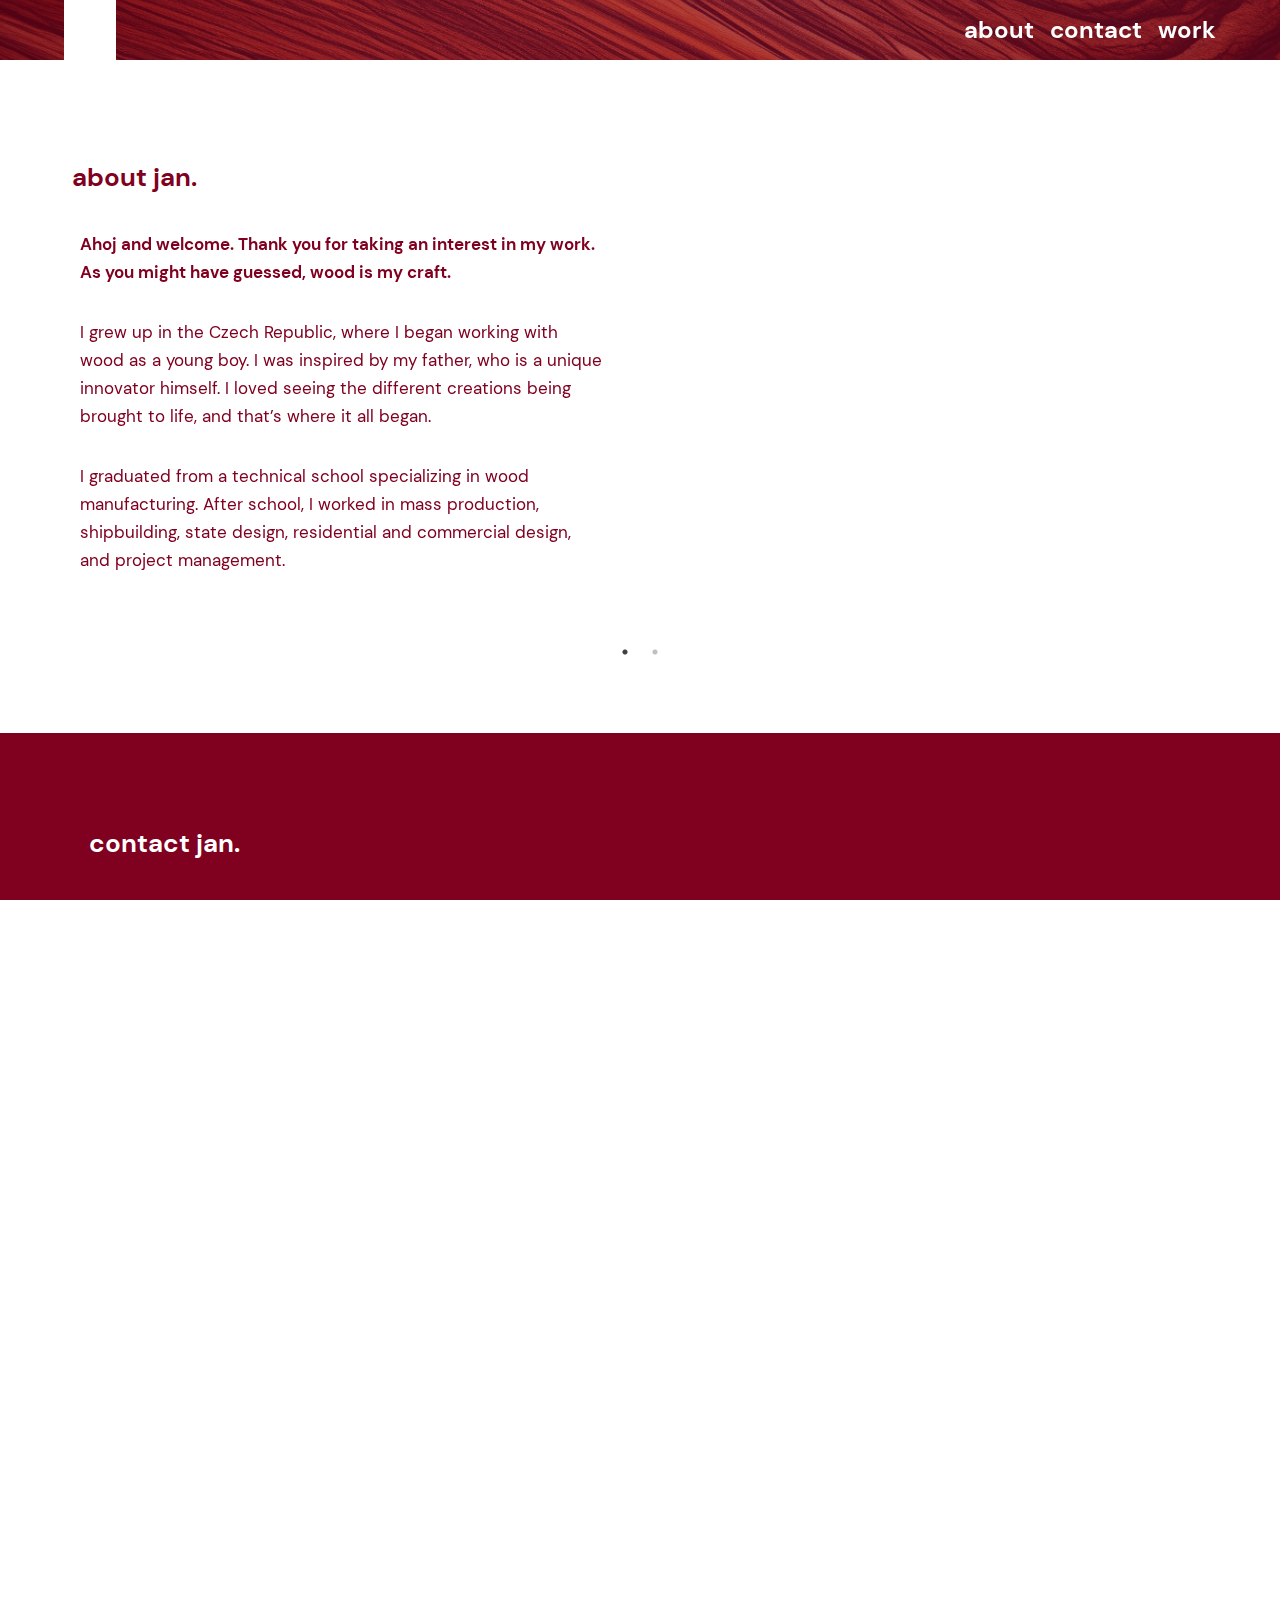
==== index.html @ fb937620 "initial" ====
<!DOCTYPE html>
<html lang="en-US">
<head>
	<meta charset="UTF-8">
	<meta name="viewport" content="width=device-width, initial-scale=1">
<meta name="robots" content="max-image-preview:large">
<title>Jan Kremen &#8211; World-Class Carpenter</title>
<link rel="alternate" type="application/rss+xml" title="Jan Kremen &raquo; Feed" href="/feed/">
<link rel="alternate" type="application/rss+xml" title="Jan Kremen &raquo; Comments Feed" href="/comments/feed/">
<script>
window._wpemojiSettings = {"baseUrl":"https:\/\/s.w.org\/images\/core\/emoji\/14.0.0\/72x72\/","ext":".png","svgUrl":"https:\/\/s.w.org\/images\/core\/emoji\/14.0.0\/svg\/","svgExt":".svg","source":{"concatemoji":"\/wp-includes\/js\/wp-emoji-release.min.js?ver=6.4.2"}};
/*! This file is auto-generated */
!function(i,n){var o,s,e;function c(e){try{var t={supportTests:e,timestamp:(new Date).valueOf()};sessionStorage.setItem(o,JSON.stringify(t))}catch(e){}}function p(e,t,n){e.clearRect(0,0,e.canvas.width,e.canvas.height),e.fillText(t,0,0);var t=new Uint32Array(e.getImageData(0,0,e.canvas.width,e.canvas.height).data),r=(e.clearRect(0,0,e.canvas.width,e.canvas.height),e.fillText(n,0,0),new Uint32Array(e.getImageData(0,0,e.canvas.width,e.canvas.height).data));return t.every(function(e,t){return e===r[t]})}function u(e,t,n){switch(t){case"flag":return n(e,"🏳️‍⚧️","🏳️​⚧️")?!1:!n(e,"🇺🇳","🇺​🇳")&&!n(e,"🏴󠁧󠁢󠁥󠁮󠁧󠁿","🏴​󠁧​󠁢​󠁥​󠁮​󠁧​󠁿");case"emoji":return!n(e,"🫱🏻‍🫲🏿","🫱🏻​🫲🏿")}return!1}function f(e,t,n){var r="undefined"!=typeof WorkerGlobalScope&&self instanceof WorkerGlobalScope?new OffscreenCanvas(300,150):i.createElement("canvas"),a=r.getContext("2d",{willReadFrequently:!0}),o=(a.textBaseline="top",a.font="600 32px Arial",{});return e.forEach(function(e){o[e]=t(a,e,n)}),o}function t(e){var t=i.createElement("script");t.src=e,t.defer=!0,i.head.appendChild(t)}"undefined"!=typeof Promise&&(o="wpEmojiSettingsSupports",s=["flag","emoji"],n.supports={everything:!0,everythingExceptFlag:!0},e=new Promise(function(e){i.addEventListener("DOMContentLoaded",e,{once:!0})}),new Promise(function(t){var n=function(){try{var e=JSON.parse(sessionStorage.getItem(o));if("object"==typeof e&&"number"==typeof e.timestamp&&(new Date).valueOf()<e.timestamp+604800&&"object"==typeof e.supportTests)return e.supportTests}catch(e){}return null}();if(!n){if("undefined"!=typeof Worker&&"undefined"!=typeof OffscreenCanvas&&"undefined"!=typeof URL&&URL.createObjectURL&&"undefined"!=typeof Blob)try{var e="postMessage("+f.toString()+"("+[JSON.stringify(s),u.toString(),p.toString()].join(",")+"));",r=new Blob([e],{type:"text/javascript"}),a=new Worker(URL.createObjectURL(r),{name:"wpTestEmojiSupports"});return void(a.onmessage=function(e){c(n=e.data),a.terminate(),t(n)})}catch(e){}c(n=f(s,u,p))}t(n)}).then(function(e){for(var t in e)n.supports[t]=e[t],n.supports.everything=n.supports.everything&&n.supports[t],"flag"!==t&&(n.supports.everythingExceptFlag=n.supports.everythingExceptFlag&&n.supports[t]);n.supports.everythingExceptFlag=n.supports.everythingExceptFlag&&!n.supports.flag,n.DOMReady=!1,n.readyCallback=function(){n.DOMReady=!0}}).then(function(){return e}).then(function(){var e;n.supports.everything||(n.readyCallback(),(e=n.source||{}).concatemoji?t(e.concatemoji):e.wpemoji&&e.twemoji&&(t(e.twemoji),t(e.wpemoji)))}))}((window,document),window._wpemojiSettings);
</script>
<link rel="stylesheet" id="editor_plus-plugin-frontend-style-css" href="/wp-content/plugins/editorplus/dist/style-gutenberg-frontend-style.css?ver=65944b2d1be26" media="">
<style id="editor_plus-plugin-frontend-style-inline-css">@font-face {
      font-family: 'eplus-icon';
      src: url('/wp-content/plugins/editorplus/extensions/icon-inserter/fonts/eplus-icon.eot?xs1351');
      src: url('/wp-content/plugins/editorplus/extensions/icon-inserter/fonts/eplus-icon.eot?xs1351#iefix')
          format('embedded-opentype'),
        url('/wp-content/plugins/editorplus/extensions/icon-inserter/fonts/eplus-icon.ttf?xs1351') format('truetype'),
        url('/wp-content/plugins/editorplus/extensions/icon-inserter/fonts/eplus-icon.woff?xs1351') format('woff'),
        url('/wp-content/plugins/editorplus/extensions/icon-inserter/fonts/eplus-icon.svg?xs1351#eplus-icon') format('svg');
      font-weight: normal;
      font-style: normal;
      font-display: block;
    }</style>
<style id="acf-jk-header-style-inline-css">.jk-header-outer{position:sticky;top:0;z-index:10}.jk-header{width:100%;height:60px;position:relative}.jk-header:before{content:"";position:absolute;inset:0;background-color:rgba(128,0,32,.6);z-index:-1}.jk-header:after{content:"";position:absolute;inset:0;background:url("/wp-content/uploads/2023/12/balsamic-grain.png") center/cover no-repeat;z-index:-2}.jk-header .jk-header-inner{width:min(90%,1600px);margin:0 auto;display:flex;justify-content:space-between}.jk-logo{position:relative;background-size:cover;background-repeat:no-repeat;background-color:#fff;display:grid;place-items:center}.jk-logo svg{padding:.5rem .25rem}.jk-logo path{fill:none;stroke-width:3;stroke-dasharray:2566;stroke-dataoffset:2566;animation:stroke 5s linear alternate forwards,fill 2s linear alternate forwards 3s}.jk-nav{display:flex;gap:1rem}.jk-nav a{line-height:60px;color:#fff;font-weight:900;font-size:1.5rem;text-transform:lowercase;text-decoration:none}.jk-nav a:hover{text-decoration:underline}@media(max-width: 450px){.jk-nav a{font-size:1.25rem}}@media(max-width: 450px){.jk-nav{gap:.75rem}}@keyframes grow-border{from{border:3px solid rgba(0,0,0,0)}to{border:3px solid #fff}}@keyframes stroke{from{stroke-dashoffset:2566;stroke:#fff}to{stroke-dashoffset:0;stroke:#c44c5b}}@keyframes fill{0%{fill:rgba(196,76,91,0)}100%{fill:#c44c5b}}@keyframes fade-forward{0%{opacity:1}100%{opacity:0}}@keyframes fade-in{0%{opacity:0}100%{opacity:1}}</style>
<style id="wp-block-heading-inline-css">h1.has-background,h2.has-background,h3.has-background,h4.has-background,h5.has-background,h6.has-background{padding:1.25em 2.375em}h1.has-text-align-left[style*=writing-mode]:where([style*=vertical-lr]),h1.has-text-align-right[style*=writing-mode]:where([style*=vertical-rl]),h2.has-text-align-left[style*=writing-mode]:where([style*=vertical-lr]),h2.has-text-align-right[style*=writing-mode]:where([style*=vertical-rl]),h3.has-text-align-left[style*=writing-mode]:where([style*=vertical-lr]),h3.has-text-align-right[style*=writing-mode]:where([style*=vertical-rl]),h4.has-text-align-left[style*=writing-mode]:where([style*=vertical-lr]),h4.has-text-align-right[style*=writing-mode]:where([style*=vertical-rl]),h5.has-text-align-left[style*=writing-mode]:where([style*=vertical-lr]),h5.has-text-align-right[style*=writing-mode]:where([style*=vertical-rl]),h6.has-text-align-left[style*=writing-mode]:where([style*=vertical-lr]),h6.has-text-align-right[style*=writing-mode]:where([style*=vertical-rl]){rotate:180deg}</style>
<style id="wp-block-paragraph-inline-css">.is-small-text{font-size:.875em}.is-regular-text{font-size:1em}.is-large-text{font-size:2.25em}.is-larger-text{font-size:3em}.has-drop-cap:not(:focus):first-letter{float:left;font-size:8.4em;font-style:normal;font-weight:100;line-height:.68;margin:.05em .1em 0 0;text-transform:uppercase}body.rtl .has-drop-cap:not(:focus):first-letter{float:none;margin-left:.1em}p.has-drop-cap.has-background{overflow:hidden}p.has-background{padding:1.25em 2.375em}:where(p.has-text-color:not(.has-link-color)) a{color:inherit}p.has-text-align-left[style*="writing-mode:vertical-lr"],p.has-text-align-right[style*="writing-mode:vertical-rl"]{rotate:180deg}
p{margin-top: 0;margin-right: 0;margin-bottom: 0;margin-left: 0;}</style>
<style id="wp-block-image-inline-css">.wp-block-image img{box-sizing:border-box;height:auto;max-width:100%;vertical-align:bottom}.wp-block-image[style*=border-radius] img,.wp-block-image[style*=border-radius]>a{border-radius:inherit}.wp-block-image.has-custom-border img{box-sizing:border-box}.wp-block-image.aligncenter{text-align:center}.wp-block-image.alignfull img,.wp-block-image.alignwide img{height:auto;width:100%}.wp-block-image .aligncenter,.wp-block-image .alignleft,.wp-block-image .alignright,.wp-block-image.aligncenter,.wp-block-image.alignleft,.wp-block-image.alignright{display:table}.wp-block-image .aligncenter>figcaption,.wp-block-image .alignleft>figcaption,.wp-block-image .alignright>figcaption,.wp-block-image.aligncenter>figcaption,.wp-block-image.alignleft>figcaption,.wp-block-image.alignright>figcaption{caption-side:bottom;display:table-caption}.wp-block-image .alignleft{float:left;margin:.5em 1em .5em 0}.wp-block-image .alignright{float:right;margin:.5em 0 .5em 1em}.wp-block-image .aligncenter{margin-left:auto;margin-right:auto}.wp-block-image figcaption{margin-bottom:1em;margin-top:.5em}.wp-block-image .is-style-rounded img,.wp-block-image.is-style-circle-mask img,.wp-block-image.is-style-rounded img{border-radius:9999px}@supports ((-webkit-mask-image:none) or (mask-image:none)) or (-webkit-mask-image:none){.wp-block-image.is-style-circle-mask img{border-radius:0;-webkit-mask-image:url('data:image/svg+xml;utf8,<svg viewBox="0 0 100 100" xmlns="http://www.w3.org/2000/svg"><circle cx="50" cy="50" r="50"/></svg>');mask-image:url('data:image/svg+xml;utf8,<svg viewBox="0 0 100 100" xmlns="http://www.w3.org/2000/svg"><circle cx="50" cy="50" r="50"/></svg>');mask-mode:alpha;-webkit-mask-position:center;mask-position:center;-webkit-mask-repeat:no-repeat;mask-repeat:no-repeat;-webkit-mask-size:contain;mask-size:contain}}.wp-block-image :where(.has-border-color){border-style:solid}.wp-block-image :where([style*=border-top-color]){border-top-style:solid}.wp-block-image :where([style*=border-right-color]){border-right-style:solid}.wp-block-image :where([style*=border-bottom-color]){border-bottom-style:solid}.wp-block-image :where([style*=border-left-color]){border-left-style:solid}.wp-block-image :where([style*=border-width]){border-style:solid}.wp-block-image :where([style*=border-top-width]){border-top-style:solid}.wp-block-image :where([style*=border-right-width]){border-right-style:solid}.wp-block-image :where([style*=border-bottom-width]){border-bottom-style:solid}.wp-block-image :where([style*=border-left-width]){border-left-style:solid}.wp-block-image figure{margin:0}.wp-lightbox-container{display:flex;flex-direction:column;position:relative}.wp-lightbox-container img{cursor:zoom-in}.wp-lightbox-container img:hover+button{opacity:1}.wp-lightbox-container button{align-items:center;-webkit-backdrop-filter:blur(16px) saturate(180%);backdrop-filter:blur(16px) saturate(180%);background-color:rgba(90,90,90,.25);border:none;border-radius:4px;cursor:zoom-in;display:flex;height:20px;justify-content:center;opacity:0;padding:0;position:absolute;right:16px;text-align:center;top:16px;transition:opacity .2s ease;width:20px;z-index:100}.wp-lightbox-container button:focus-visible{outline:3px auto rgba(90,90,90,.25);outline:3px auto -webkit-focus-ring-color;outline-offset:3px}.wp-lightbox-container button:hover{cursor:pointer;opacity:1}.wp-lightbox-container button:focus{opacity:1}.wp-lightbox-container button:focus,.wp-lightbox-container button:hover,.wp-lightbox-container button:not(:hover):not(:active):not(.has-background){background-color:rgba(90,90,90,.25);border:none}.wp-lightbox-overlay{box-sizing:border-box;cursor:zoom-out;height:100vh;left:0;overflow:hidden;position:fixed;top:0;visibility:hidden;width:100vw;z-index:100000}.wp-lightbox-overlay .close-button{align-items:center;cursor:pointer;display:flex;justify-content:center;min-height:40px;min-width:40px;padding:0;position:absolute;right:calc(env(safe-area-inset-right) + 16px);top:calc(env(safe-area-inset-top) + 16px);z-index:5000000}.wp-lightbox-overlay .close-button:focus,.wp-lightbox-overlay .close-button:hover,.wp-lightbox-overlay .close-button:not(:hover):not(:active):not(.has-background){background:none;border:none}.wp-lightbox-overlay .lightbox-image-container{height:var(--wp--lightbox-container-height);left:50%;overflow:hidden;position:absolute;top:50%;transform:translate(-50%,-50%);transform-origin:top left;width:var(--wp--lightbox-container-width);z-index:9999999999}.wp-lightbox-overlay .wp-block-image{align-items:center;box-sizing:border-box;display:flex;height:100%;justify-content:center;margin:0;position:relative;transform-origin:0 0;width:100%;z-index:3000000}.wp-lightbox-overlay .wp-block-image img{height:var(--wp--lightbox-image-height);min-height:var(--wp--lightbox-image-height);min-width:var(--wp--lightbox-image-width);width:var(--wp--lightbox-image-width)}.wp-lightbox-overlay .wp-block-image figcaption{display:none}.wp-lightbox-overlay button{background:none;border:none}.wp-lightbox-overlay .scrim{background-color:#fff;height:100%;opacity:.9;position:absolute;width:100%;z-index:2000000}.wp-lightbox-overlay.active{animation:turn-on-visibility .25s both;visibility:visible}.wp-lightbox-overlay.active img{animation:turn-on-visibility .35s both}.wp-lightbox-overlay.hideanimationenabled:not(.active){animation:turn-off-visibility .35s both}.wp-lightbox-overlay.hideanimationenabled:not(.active) img{animation:turn-off-visibility .25s both}@media (prefers-reduced-motion:no-preference){.wp-lightbox-overlay.zoom.active{animation:none;opacity:1;visibility:visible}.wp-lightbox-overlay.zoom.active .lightbox-image-container{animation:lightbox-zoom-in .4s}.wp-lightbox-overlay.zoom.active .lightbox-image-container img{animation:none}.wp-lightbox-overlay.zoom.active .scrim{animation:turn-on-visibility .4s forwards}.wp-lightbox-overlay.zoom.hideanimationenabled:not(.active){animation:none}.wp-lightbox-overlay.zoom.hideanimationenabled:not(.active) .lightbox-image-container{animation:lightbox-zoom-out .4s}.wp-lightbox-overlay.zoom.hideanimationenabled:not(.active) .lightbox-image-container img{animation:none}.wp-lightbox-overlay.zoom.hideanimationenabled:not(.active) .scrim{animation:turn-off-visibility .4s forwards}}@keyframes turn-on-visibility{0%{opacity:0}to{opacity:1}}@keyframes turn-off-visibility{0%{opacity:1;visibility:visible}99%{opacity:0;visibility:visible}to{opacity:0;visibility:hidden}}@keyframes lightbox-zoom-in{0%{transform:translate(calc(-50vw + var(--wp--lightbox-initial-left-position)),calc(-50vh + var(--wp--lightbox-initial-top-position))) scale(var(--wp--lightbox-scale))}to{transform:translate(-50%,-50%) scale(1)}}@keyframes lightbox-zoom-out{0%{transform:translate(-50%,-50%) scale(1);visibility:visible}99%{visibility:visible}to{transform:translate(calc(-50vw + var(--wp--lightbox-initial-left-position)),calc(-50vh + var(--wp--lightbox-initial-top-position))) scale(var(--wp--lightbox-scale));visibility:hidden}}</style>
<style id="wp-block-columns-inline-css">.wp-block-columns{align-items:normal!important;box-sizing:border-box;display:flex;flex-wrap:wrap!important}@media (min-width:782px){.wp-block-columns{flex-wrap:nowrap!important}}.wp-block-columns.are-vertically-aligned-top{align-items:flex-start}.wp-block-columns.are-vertically-aligned-center{align-items:center}.wp-block-columns.are-vertically-aligned-bottom{align-items:flex-end}@media (max-width:781px){.wp-block-columns:not(.is-not-stacked-on-mobile)>.wp-block-column{flex-basis:100%!important}}@media (min-width:782px){.wp-block-columns:not(.is-not-stacked-on-mobile)>.wp-block-column{flex-basis:0;flex-grow:1}.wp-block-columns:not(.is-not-stacked-on-mobile)>.wp-block-column[style*=flex-basis]{flex-grow:0}}.wp-block-columns.is-not-stacked-on-mobile{flex-wrap:nowrap!important}.wp-block-columns.is-not-stacked-on-mobile>.wp-block-column{flex-basis:0;flex-grow:1}.wp-block-columns.is-not-stacked-on-mobile>.wp-block-column[style*=flex-basis]{flex-grow:0}:where(.wp-block-columns){margin-bottom:1.75em}:where(.wp-block-columns.has-background){padding:1.25em 2.375em}.wp-block-column{flex-grow:1;min-width:0;overflow-wrap:break-word;word-break:break-word}.wp-block-column.is-vertically-aligned-top{align-self:flex-start}.wp-block-column.is-vertically-aligned-center{align-self:center}.wp-block-column.is-vertically-aligned-bottom{align-self:flex-end}.wp-block-column.is-vertically-aligned-stretch{align-self:stretch}.wp-block-column.is-vertically-aligned-bottom,.wp-block-column.is-vertically-aligned-center,.wp-block-column.is-vertically-aligned-top{width:100%}</style>
<style id="wp-block-list-inline-css">ol,ul{box-sizing:border-box}ol.has-background,ul.has-background{padding:1.25em 2.375em}</style>
<style id="wp-block-group-inline-css">.wp-block-group{box-sizing:border-box}</style>
<link rel="stylesheet" id="wp-block-cover-css" href="/wp-includes/blocks/cover/style.min.css?ver=6.4.2" media="all">
<style id="wp-block-post-title-inline-css">.wp-block-post-title{box-sizing:border-box;word-break:break-word}.wp-block-post-title a{display:inline-block}</style>
<style id="wp-block-post-template-inline-css">.wp-block-post-template{list-style:none;margin-bottom:0;margin-top:0;max-width:100%;padding:0}.wp-block-post-template.wp-block-post-template{background:none}.wp-block-post-template.is-flex-container{display:flex;flex-direction:row;flex-wrap:wrap;gap:1.25em}.wp-block-post-template.is-flex-container>li{margin:0;width:100%}@media (min-width:600px){.wp-block-post-template.is-flex-container.is-flex-container.columns-2>li{width:calc(50% - .625em)}.wp-block-post-template.is-flex-container.is-flex-container.columns-3>li{width:calc(33.33333% - .83333em)}.wp-block-post-template.is-flex-container.is-flex-container.columns-4>li{width:calc(25% - .9375em)}.wp-block-post-template.is-flex-container.is-flex-container.columns-5>li{width:calc(20% - 1em)}.wp-block-post-template.is-flex-container.is-flex-container.columns-6>li{width:calc(16.66667% - 1.04167em)}}@media (max-width:600px){.wp-block-post-template-is-layout-grid.wp-block-post-template-is-layout-grid.wp-block-post-template-is-layout-grid.wp-block-post-template-is-layout-grid{grid-template-columns:1fr}}.wp-block-post-template-is-layout-constrained>li>.alignright,.wp-block-post-template-is-layout-flow>li>.alignright{-webkit-margin-start:2em;-webkit-margin-end:0;float:right;margin-inline-end:0;margin-inline-start:2em}.wp-block-post-template-is-layout-constrained>li>.alignleft,.wp-block-post-template-is-layout-flow>li>.alignleft{-webkit-margin-start:0;-webkit-margin-end:2em;float:left;margin-inline-end:2em;margin-inline-start:0}.wp-block-post-template-is-layout-constrained>li>.aligncenter,.wp-block-post-template-is-layout-flow>li>.aligncenter{-webkit-margin-start:auto;-webkit-margin-end:auto;margin-inline-end:auto;margin-inline-start:auto}</style>
<style id="wp-emoji-styles-inline-css">img.wp-smiley, img.emoji {
		display: inline !important;
		border: none !important;
		box-shadow: none !important;
		height: 1em !important;
		width: 1em !important;
		margin: 0 0.07em !important;
		vertical-align: -0.1em !important;
		background: none !important;
		padding: 0 !important;
	}</style>
<style id="wp-block-library-inline-css">:root{--wp-admin-theme-color:#007cba;--wp-admin-theme-color--rgb:0,124,186;--wp-admin-theme-color-darker-10:#006ba1;--wp-admin-theme-color-darker-10--rgb:0,107,161;--wp-admin-theme-color-darker-20:#005a87;--wp-admin-theme-color-darker-20--rgb:0,90,135;--wp-admin-border-width-focus:2px;--wp-block-synced-color:#7a00df;--wp-block-synced-color--rgb:122,0,223}@media (min-resolution:192dpi){:root{--wp-admin-border-width-focus:1.5px}}.wp-element-button{cursor:pointer}:root{--wp--preset--font-size--normal:16px;--wp--preset--font-size--huge:42px}:root .has-very-light-gray-background-color{background-color:#eee}:root .has-very-dark-gray-background-color{background-color:#313131}:root .has-very-light-gray-color{color:#eee}:root .has-very-dark-gray-color{color:#313131}:root .has-vivid-green-cyan-to-vivid-cyan-blue-gradient-background{background:linear-gradient(135deg,#00d084,#0693e3)}:root .has-purple-crush-gradient-background{background:linear-gradient(135deg,#34e2e4,#4721fb 50%,#ab1dfe)}:root .has-hazy-dawn-gradient-background{background:linear-gradient(135deg,#faaca8,#dad0ec)}:root .has-subdued-olive-gradient-background{background:linear-gradient(135deg,#fafae1,#67a671)}:root .has-atomic-cream-gradient-background{background:linear-gradient(135deg,#fdd79a,#004a59)}:root .has-nightshade-gradient-background{background:linear-gradient(135deg,#330968,#31cdcf)}:root .has-midnight-gradient-background{background:linear-gradient(135deg,#020381,#2874fc)}.has-regular-font-size{font-size:1em}.has-larger-font-size{font-size:2.625em}.has-normal-font-size{font-size:var(--wp--preset--font-size--normal)}.has-huge-font-size{font-size:var(--wp--preset--font-size--huge)}.has-text-align-center{text-align:center}.has-text-align-left{text-align:left}.has-text-align-right{text-align:right}#end-resizable-editor-section{display:none}.aligncenter{clear:both}.items-justified-left{justify-content:flex-start}.items-justified-center{justify-content:center}.items-justified-right{justify-content:flex-end}.items-justified-space-between{justify-content:space-between}.screen-reader-text{clip:rect(1px,1px,1px,1px);word-wrap:normal!important;border:0;-webkit-clip-path:inset(50%);clip-path:inset(50%);height:1px;margin:-1px;overflow:hidden;padding:0;position:absolute;width:1px}.screen-reader-text:focus{clip:auto!important;background-color:#ddd;-webkit-clip-path:none;clip-path:none;color:#444;display:block;font-size:1em;height:auto;left:5px;line-height:normal;padding:15px 23px 14px;text-decoration:none;top:5px;width:auto;z-index:100000}html :where(.has-border-color){border-style:solid}html :where([style*=border-top-color]){border-top-style:solid}html :where([style*=border-right-color]){border-right-style:solid}html :where([style*=border-bottom-color]){border-bottom-style:solid}html :where([style*=border-left-color]){border-left-style:solid}html :where([style*=border-width]){border-style:solid}html :where([style*=border-top-width]){border-top-style:solid}html :where([style*=border-right-width]){border-right-style:solid}html :where([style*=border-bottom-width]){border-bottom-style:solid}html :where([style*=border-left-width]){border-left-style:solid}html :where(img[class*=wp-image-]){height:auto;max-width:100%}:where(figure){margin:0 0 1em}html :where(.is-position-sticky){--wp-admin--admin-bar--position-offset:var(--wp-admin--admin-bar--height,0px)}@media screen and (max-width:600px){html :where(.is-position-sticky){--wp-admin--admin-bar--position-offset:0px}}</style>
<link rel="stylesheet" id="carousel-block-slick-css" href="/wp-content/plugins/carousel-block/dist/assets/vendor/slick/slick.min.css?ver=1702864839" media="">
<link rel="stylesheet" id="carousel-block-css" href="/wp-content/plugins/carousel-block/dist/blocks.style.build.css?ver=1702864839" media="all">
<link rel="stylesheet" id="coblocks-extensions-css" href="/wp-content/plugins/coblocks/dist/style-coblocks-extensions.css?ver=3.1.5" media="all">
<link rel="stylesheet" id="coblocks-animation-css" href="/wp-content/plugins/coblocks/dist/style-coblocks-animation.css?ver=d9b2b27566e6a2a85d1b" media="all">
<style id="global-styles-inline-css">body{--wp--preset--color--black: #000000;--wp--preset--color--cyan-bluish-gray: #abb8c3;--wp--preset--color--white: #fff;--wp--preset--color--pale-pink: #f78da7;--wp--preset--color--vivid-red: #cf2e2e;--wp--preset--color--luminous-vivid-orange: #ff6900;--wp--preset--color--luminous-vivid-amber: #fcb900;--wp--preset--color--light-green-cyan: #7bdcb5;--wp--preset--color--vivid-green-cyan: #00d084;--wp--preset--color--pale-cyan-blue: #8ed1fc;--wp--preset--color--vivid-cyan-blue: #0693e3;--wp--preset--color--vivid-purple: #9b51e0;--wp--preset--color--red: #800020;--wp--preset--color--blue: #003B4D;--wp--preset--gradient--vivid-cyan-blue-to-vivid-purple: linear-gradient(135deg,rgba(6,147,227,1) 0%,rgb(155,81,224) 100%);--wp--preset--gradient--light-green-cyan-to-vivid-green-cyan: linear-gradient(135deg,rgb(122,220,180) 0%,rgb(0,208,130) 100%);--wp--preset--gradient--luminous-vivid-amber-to-luminous-vivid-orange: linear-gradient(135deg,rgba(252,185,0,1) 0%,rgba(255,105,0,1) 100%);--wp--preset--gradient--luminous-vivid-orange-to-vivid-red: linear-gradient(135deg,rgba(255,105,0,1) 0%,rgb(207,46,46) 100%);--wp--preset--gradient--very-light-gray-to-cyan-bluish-gray: linear-gradient(135deg,rgb(238,238,238) 0%,rgb(169,184,195) 100%);--wp--preset--gradient--cool-to-warm-spectrum: linear-gradient(135deg,rgb(74,234,220) 0%,rgb(151,120,209) 20%,rgb(207,42,186) 40%,rgb(238,44,130) 60%,rgb(251,105,98) 80%,rgb(254,248,76) 100%);--wp--preset--gradient--blush-light-purple: linear-gradient(135deg,rgb(255,206,236) 0%,rgb(152,150,240) 100%);--wp--preset--gradient--blush-bordeaux: linear-gradient(135deg,rgb(254,205,165) 0%,rgb(254,45,45) 50%,rgb(107,0,62) 100%);--wp--preset--gradient--luminous-dusk: linear-gradient(135deg,rgb(255,203,112) 0%,rgb(199,81,192) 50%,rgb(65,88,208) 100%);--wp--preset--gradient--pale-ocean: linear-gradient(135deg,rgb(255,245,203) 0%,rgb(182,227,212) 50%,rgb(51,167,181) 100%);--wp--preset--gradient--electric-grass: linear-gradient(135deg,rgb(202,248,128) 0%,rgb(113,206,126) 100%);--wp--preset--gradient--midnight: linear-gradient(135deg,rgb(2,3,129) 0%,rgb(40,116,252) 100%);--wp--preset--font-size--small: clamp(0.875rem, 0.875rem + ((1vw - 0.2rem) * 0.156), 1rem);--wp--preset--font-size--medium: clamp(1rem, 1rem + ((1vw - 0.2rem) * 0.156), 1.125rem);--wp--preset--font-size--large: 1.85rem;--wp--preset--font-size--x-large: 2.25rem;--wp--preset--font-size--xx-large: clamp(4rem, 4rem + ((1vw - 0.2rem) * 7.5), 10rem);--wp--preset--font-family--dm-sans: "DM Sans", sans-serif;--wp--preset--font-family--ibm-plex-mono: 'IBM Plex Mono', monospace;--wp--preset--font-family--inter: "Inter", sans-serif;--wp--preset--font-family--system-font: -apple-system,BlinkMacSystemFont,"Segoe UI",Roboto,Oxygen-Sans,Ubuntu,Cantarell,"Helvetica Neue",sans-serif;--wp--preset--font-family--source-serif-pro: "Source Serif Pro", serif;--wp--preset--spacing--30: clamp(1.5rem, 5vw, 2rem);--wp--preset--spacing--40: clamp(1.8rem, 1.8rem + ((1vw - 0.48rem) * 2.885), 3rem);--wp--preset--spacing--50: clamp(2.5rem, 8vw, 4.5rem);--wp--preset--spacing--60: clamp(3.75rem, 10vw, 7rem);--wp--preset--spacing--70: clamp(5rem, 5.25rem + ((1vw - 0.48rem) * 9.096), 8rem);--wp--preset--spacing--80: clamp(7rem, 14vw, 11rem);--wp--preset--shadow--natural: 6px 6px 9px rgba(0, 0, 0, 0.2);--wp--preset--shadow--deep: 12px 12px 50px rgba(0, 0, 0, 0.4);--wp--preset--shadow--sharp: 6px 6px 0px rgba(0, 0, 0, 0.2);--wp--preset--shadow--outlined: 6px 6px 0px -3px rgba(255, 255, 255, 1), 6px 6px rgba(0, 0, 0, 1);--wp--preset--shadow--crisp: 6px 6px 0px rgba(0, 0, 0, 1);--wp--custom--color--base: var(--wp--preset--color--red);--wp--custom--color--contrast: var(--wp--preset--color--white);--wp--custom--color--accent: var(--wp--preset--color--cool-blue);--wp--custom--default-font: var(--wp--preset--font-family--dm-sans);--wp--custom--tablet-stack: 1200px;--wp--custom--mobile-stack: 600px;}body { margin: 0;--wp--style--global--content-size: min(1600px, 90vw);--wp--style--global--wide-size: min(1600px, 90vw); }.wp-site-blocks { padding-top: var(--wp--style--root--padding-top); padding-bottom: var(--wp--style--root--padding-bottom); }.has-global-padding { padding-right: var(--wp--style--root--padding-right); padding-left: var(--wp--style--root--padding-left); }.has-global-padding :where(.has-global-padding:not(.wp-block-block)) { padding-right: 0; padding-left: 0; }.has-global-padding > .alignfull { margin-right: calc(var(--wp--style--root--padding-right) * -1); margin-left: calc(var(--wp--style--root--padding-left) * -1); }.has-global-padding :where(.has-global-padding:not(.wp-block-block)) > .alignfull { margin-right: 0; margin-left: 0; }.has-global-padding > .alignfull:where(:not(.has-global-padding):not(.is-layout-flex):not(.is-layout-grid)) > :where([class*="wp-block-"]:not(.alignfull):not([class*="__"]),p,h1,h2,h3,h4,h5,h6,ul,ol) { padding-right: var(--wp--style--root--padding-right); padding-left: var(--wp--style--root--padding-left); }.has-global-padding :where(.has-global-padding) > .alignfull:where(:not(.has-global-padding)) > :where([class*="wp-block-"]:not(.alignfull):not([class*="__"]),p,h1,h2,h3,h4,h5,h6,ul,ol) { padding-right: 0; padding-left: 0; }.wp-site-blocks > .alignleft { float: left; margin-right: 2em; }.wp-site-blocks > .alignright { float: right; margin-left: 2em; }.wp-site-blocks > .aligncenter { justify-content: center; margin-left: auto; margin-right: auto; }:where(.wp-site-blocks) > * { margin-block-start: 1.5rem; margin-block-end: 0; }:where(.wp-site-blocks) > :first-child:first-child { margin-block-start: 0; }:where(.wp-site-blocks) > :last-child:last-child { margin-block-end: 0; }body { --wp--style--block-gap: 1.5rem; }:where(body .is-layout-flow)  > :first-child:first-child{margin-block-start: 0;}:where(body .is-layout-flow)  > :last-child:last-child{margin-block-end: 0;}:where(body .is-layout-flow)  > *{margin-block-start: 1.5rem;margin-block-end: 0;}:where(body .is-layout-constrained)  > :first-child:first-child{margin-block-start: 0;}:where(body .is-layout-constrained)  > :last-child:last-child{margin-block-end: 0;}:where(body .is-layout-constrained)  > *{margin-block-start: 1.5rem;margin-block-end: 0;}:where(body .is-layout-flex) {gap: 1.5rem;}:where(body .is-layout-grid) {gap: 1.5rem;}body .is-layout-flow > .alignleft{float: left;margin-inline-start: 0;margin-inline-end: 2em;}body .is-layout-flow > .alignright{float: right;margin-inline-start: 2em;margin-inline-end: 0;}body .is-layout-flow > .aligncenter{margin-left: auto !important;margin-right: auto !important;}body .is-layout-constrained > .alignleft{float: left;margin-inline-start: 0;margin-inline-end: 2em;}body .is-layout-constrained > .alignright{float: right;margin-inline-start: 2em;margin-inline-end: 0;}body .is-layout-constrained > .aligncenter{margin-left: auto !important;margin-right: auto !important;}body .is-layout-constrained > :where(:not(.alignleft):not(.alignright):not(.alignfull)){max-width: var(--wp--style--global--content-size);margin-left: auto !important;margin-right: auto !important;}body .is-layout-constrained > .alignwide{max-width: var(--wp--style--global--wide-size);}body .is-layout-flex{display: flex;}body .is-layout-flex{flex-wrap: wrap;align-items: center;}body .is-layout-flex > *{margin: 0;}body .is-layout-grid{display: grid;}body .is-layout-grid > *{margin: 0;}body{background-color: var(--wp--custom--color--contrast);color: var(--wp--custom--color--base);font-family: var(--wp--custom--default-font);font-size: var(--wp--preset--font-size--medium);line-height: 1.6;--wp--style--root--padding-top: 0;--wp--style--root--padding-right: 0;--wp--style--root--padding-bottom: 0;--wp--style--root--padding-left: 0;}a:where(:not(.wp-element-button)){color: var(--wp--custom--color--accent);text-decoration: underline;}a:where(:not(.wp-element-button)):hover{text-decoration: none;}a:where(:not(.wp-element-button)):focus{text-decoration: underline dashed;}a:where(:not(.wp-element-button)):active{color: var(--wp--custom--color--accent);text-decoration: none;}.wp-element-button, .wp-block-button__link{background-color: var(--wp--custom--color--base);border-radius: 0;border-color: var(--wp--custom--color--base);border-width: 2px;color: var(--wp--custom--color--contrast);font-family: inherit;font-size: inherit;line-height: inherit;padding: calc(0.667em + 2px) calc(1.333em + 2px);text-decoration: none;}.wp-element-button:visited, .wp-block-button__link:visited{color: var(--wp--custom--color--accent);}.wp-element-button:hover, .wp-block-button__link:hover{background-color: transparent;border-color: var(--wp--custom--color--contrast);border-width: 2px;color: var(--wp--custom--color--base);}.wp-element-button:focus, .wp-block-button__link:focus{background-color: var(--wp--custom--color--contrast);color: var(--wp--custom--color--base);}.wp-element-button:active, .wp-block-button__link:active{background-color: var(--wp--custom--color--contrast);color: var(--wp--custom--color--base);}.has-black-color{color: var(--wp--preset--color--black) !important;}.has-cyan-bluish-gray-color{color: var(--wp--preset--color--cyan-bluish-gray) !important;}.has-white-color{color: var(--wp--preset--color--white) !important;}.has-pale-pink-color{color: var(--wp--preset--color--pale-pink) !important;}.has-vivid-red-color{color: var(--wp--preset--color--vivid-red) !important;}.has-luminous-vivid-orange-color{color: var(--wp--preset--color--luminous-vivid-orange) !important;}.has-luminous-vivid-amber-color{color: var(--wp--preset--color--luminous-vivid-amber) !important;}.has-light-green-cyan-color{color: var(--wp--preset--color--light-green-cyan) !important;}.has-vivid-green-cyan-color{color: var(--wp--preset--color--vivid-green-cyan) !important;}.has-pale-cyan-blue-color{color: var(--wp--preset--color--pale-cyan-blue) !important;}.has-vivid-cyan-blue-color{color: var(--wp--preset--color--vivid-cyan-blue) !important;}.has-vivid-purple-color{color: var(--wp--preset--color--vivid-purple) !important;}.has-red-color{color: var(--wp--preset--color--red) !important;}.has-blue-color{color: var(--wp--preset--color--blue) !important;}.has-black-background-color{background-color: var(--wp--preset--color--black) !important;}.has-cyan-bluish-gray-background-color{background-color: var(--wp--preset--color--cyan-bluish-gray) !important;}.has-white-background-color{background-color: var(--wp--preset--color--white) !important;}.has-pale-pink-background-color{background-color: var(--wp--preset--color--pale-pink) !important;}.has-vivid-red-background-color{background-color: var(--wp--preset--color--vivid-red) !important;}.has-luminous-vivid-orange-background-color{background-color: var(--wp--preset--color--luminous-vivid-orange) !important;}.has-luminous-vivid-amber-background-color{background-color: var(--wp--preset--color--luminous-vivid-amber) !important;}.has-light-green-cyan-background-color{background-color: var(--wp--preset--color--light-green-cyan) !important;}.has-vivid-green-cyan-background-color{background-color: var(--wp--preset--color--vivid-green-cyan) !important;}.has-pale-cyan-blue-background-color{background-color: var(--wp--preset--color--pale-cyan-blue) !important;}.has-vivid-cyan-blue-background-color{background-color: var(--wp--preset--color--vivid-cyan-blue) !important;}.has-vivid-purple-background-color{background-color: var(--wp--preset--color--vivid-purple) !important;}.has-red-background-color{background-color: var(--wp--preset--color--red) !important;}.has-blue-background-color{background-color: var(--wp--preset--color--blue) !important;}.has-black-border-color{border-color: var(--wp--preset--color--black) !important;}.has-cyan-bluish-gray-border-color{border-color: var(--wp--preset--color--cyan-bluish-gray) !important;}.has-white-border-color{border-color: var(--wp--preset--color--white) !important;}.has-pale-pink-border-color{border-color: var(--wp--preset--color--pale-pink) !important;}.has-vivid-red-border-color{border-color: var(--wp--preset--color--vivid-red) !important;}.has-luminous-vivid-orange-border-color{border-color: var(--wp--preset--color--luminous-vivid-orange) !important;}.has-luminous-vivid-amber-border-color{border-color: var(--wp--preset--color--luminous-vivid-amber) !important;}.has-light-green-cyan-border-color{border-color: var(--wp--preset--color--light-green-cyan) !important;}.has-vivid-green-cyan-border-color{border-color: var(--wp--preset--color--vivid-green-cyan) !important;}.has-pale-cyan-blue-border-color{border-color: var(--wp--preset--color--pale-cyan-blue) !important;}.has-vivid-cyan-blue-border-color{border-color: var(--wp--preset--color--vivid-cyan-blue) !important;}.has-vivid-purple-border-color{border-color: var(--wp--preset--color--vivid-purple) !important;}.has-red-border-color{border-color: var(--wp--preset--color--red) !important;}.has-blue-border-color{border-color: var(--wp--preset--color--blue) !important;}.has-vivid-cyan-blue-to-vivid-purple-gradient-background{background: var(--wp--preset--gradient--vivid-cyan-blue-to-vivid-purple) !important;}.has-light-green-cyan-to-vivid-green-cyan-gradient-background{background: var(--wp--preset--gradient--light-green-cyan-to-vivid-green-cyan) !important;}.has-luminous-vivid-amber-to-luminous-vivid-orange-gradient-background{background: var(--wp--preset--gradient--luminous-vivid-amber-to-luminous-vivid-orange) !important;}.has-luminous-vivid-orange-to-vivid-red-gradient-background{background: var(--wp--preset--gradient--luminous-vivid-orange-to-vivid-red) !important;}.has-very-light-gray-to-cyan-bluish-gray-gradient-background{background: var(--wp--preset--gradient--very-light-gray-to-cyan-bluish-gray) !important;}.has-cool-to-warm-spectrum-gradient-background{background: var(--wp--preset--gradient--cool-to-warm-spectrum) !important;}.has-blush-light-purple-gradient-background{background: var(--wp--preset--gradient--blush-light-purple) !important;}.has-blush-bordeaux-gradient-background{background: var(--wp--preset--gradient--blush-bordeaux) !important;}.has-luminous-dusk-gradient-background{background: var(--wp--preset--gradient--luminous-dusk) !important;}.has-pale-ocean-gradient-background{background: var(--wp--preset--gradient--pale-ocean) !important;}.has-electric-grass-gradient-background{background: var(--wp--preset--gradient--electric-grass) !important;}.has-midnight-gradient-background{background: var(--wp--preset--gradient--midnight) !important;}.has-small-font-size{font-size: var(--wp--preset--font-size--small) !important;}.has-medium-font-size{font-size: var(--wp--preset--font-size--medium) !important;}.has-large-font-size{font-size: var(--wp--preset--font-size--large) !important;}.has-x-large-font-size{font-size: var(--wp--preset--font-size--x-large) !important;}.has-xx-large-font-size{font-size: var(--wp--preset--font-size--xx-large) !important;}.has-dm-sans-font-family{font-family: var(--wp--preset--font-family--dm-sans) !important;}.has-ibm-plex-mono-font-family{font-family: var(--wp--preset--font-family--ibm-plex-mono) !important;}.has-inter-font-family{font-family: var(--wp--preset--font-family--inter) !important;}.has-system-font-font-family{font-family: var(--wp--preset--font-family--system-font) !important;}.has-source-serif-pro-font-family{font-family: var(--wp--preset--font-family--source-serif-pro) !important;}</style>
<style id="core-block-supports-inline-css">.wp-container-core-column-layout-1.wp-container-core-column-layout-1 > *{margin-block-start:0;margin-block-end:0;}.wp-container-core-column-layout-1.wp-container-core-column-layout-1.wp-container-core-column-layout-1.wp-container-core-column-layout-1 > * + *{margin-block-start:var(--wp--preset--spacing--30);margin-block-end:0;}.wp-container-core-columns-layout-1.wp-container-core-columns-layout-1{flex-wrap:nowrap;gap:var(--wp--preset--spacing--50) var(--wp--preset--spacing--50);}.wp-container-core-column-layout-4.wp-container-core-column-layout-4 > *{margin-block-start:0;margin-block-end:0;}.wp-container-core-column-layout-4.wp-container-core-column-layout-4.wp-container-core-column-layout-4.wp-container-core-column-layout-4 > * + *{margin-block-start:var(--wp--preset--spacing--30);margin-block-end:0;}.wp-container-core-columns-layout-2.wp-container-core-columns-layout-2{flex-wrap:nowrap;gap:var(--wp--preset--spacing--50) var(--wp--preset--spacing--50);}.wp-container-core-group-layout-1.wp-container-core-group-layout-1 > :where(:not(.alignleft):not(.alignright):not(.alignfull)){max-width:1600px;margin-left:auto !important;margin-right:auto !important;}.wp-container-core-group-layout-1.wp-container-core-group-layout-1 > .alignwide{max-width:1600px;}.wp-container-core-group-layout-1.wp-container-core-group-layout-1 .alignfull{max-width:none;}.wp-container-core-group-layout-1.wp-container-core-group-layout-1 > .alignfull{margin-right:calc(var(--wp--preset--spacing--50) * -1);margin-left:calc(var(--wp--preset--spacing--50) * -1);}.wp-container-core-group-layout-1.wp-container-core-group-layout-1 > *{margin-block-start:0;margin-block-end:0;}.wp-container-core-group-layout-1.wp-container-core-group-layout-1.wp-container-core-group-layout-1.wp-container-core-group-layout-1 > * + *{margin-block-start:var(--wp--preset--spacing--30);margin-block-end:0;}.wp-elements-79619084c43eaf735192d639e610e322 a{color:var(--wp--preset--color--white);}.wp-container-core-group-layout-3.wp-container-core-group-layout-3 > :where(:not(.alignleft):not(.alignright):not(.alignfull)){max-width:1600px;margin-left:auto !important;margin-right:auto !important;}.wp-container-core-group-layout-3.wp-container-core-group-layout-3 > .alignwide{max-width:1600px;}.wp-container-core-group-layout-3.wp-container-core-group-layout-3 .alignfull{max-width:none;}.wp-container-core-group-layout-3.wp-container-core-group-layout-3 > *{margin-block-start:0;margin-block-end:0;}.wp-container-core-group-layout-3.wp-container-core-group-layout-3.wp-container-core-group-layout-3.wp-container-core-group-layout-3 > * + *{margin-block-start:var(--wp--preset--spacing--30);margin-block-end:0;}.wp-container-core-group-layout-4.wp-container-core-group-layout-4 > :where(:not(.alignleft):not(.alignright):not(.alignfull)){max-width:1600px;margin-left:auto !important;margin-right:auto !important;}.wp-container-core-group-layout-4.wp-container-core-group-layout-4 > .alignwide{max-width:1001610000%;}.wp-container-core-group-layout-4.wp-container-core-group-layout-4 .alignfull{max-width:none;}.wp-container-core-group-layout-4.wp-container-core-group-layout-4 > .alignfull{margin-right:calc(var(--wp--preset--spacing--50) * -1);margin-left:calc(var(--wp--preset--spacing--50) * -1);}.wp-container-core-group-layout-4.wp-container-core-group-layout-4 > *{margin-block-start:0;margin-block-end:0;}.wp-container-core-group-layout-4.wp-container-core-group-layout-4.wp-container-core-group-layout-4.wp-container-core-group-layout-4 > * + *{margin-block-start:var(--wp--preset--spacing--30);margin-block-end:0;}.wp-container-core-group-layout-5.wp-container-core-group-layout-5 > :where(:not(.alignleft):not(.alignright):not(.alignfull)){max-width:1600px;margin-left:0 !important;margin-right:auto !important;}.wp-container-core-group-layout-5.wp-container-core-group-layout-5 > .alignwide{max-width:1600px;}.wp-container-core-group-layout-5.wp-container-core-group-layout-5 .alignfull{max-width:none;}.wp-container-core-group-layout-5.wp-container-core-group-layout-5 > .alignfull{margin-right:calc(0 * -1);margin-left:calc(0 * -1);}.wp-elements-fdb4b59535222d680cc5350f3a798dbf a{color:var(--wp--preset--color--red);}.wp-container-core-post-template-layout-1.wp-container-core-post-template-layout-1{grid-template-columns:repeat(4, minmax(0, 1fr));gap:0;}.wp-container-core-group-layout-20.wp-container-core-group-layout-20 > :where(:not(.alignleft):not(.alignright):not(.alignfull)){max-width:1600px;margin-left:auto !important;margin-right:auto !important;}.wp-container-core-group-layout-20.wp-container-core-group-layout-20 > .alignwide{max-width:1001610000%;}.wp-container-core-group-layout-20.wp-container-core-group-layout-20 .alignfull{max-width:none;}.wp-container-core-group-layout-20.wp-container-core-group-layout-20 > .alignfull{margin-right:calc(var(--wp--preset--spacing--60) * -1);margin-left:calc(var(--wp--preset--spacing--60) * -1);}.wp-container-core-group-layout-20.wp-container-core-group-layout-20 > *{margin-block-start:0;margin-block-end:0;}.wp-container-core-group-layout-20.wp-container-core-group-layout-20.wp-container-core-group-layout-20.wp-container-core-group-layout-20 > * + *{margin-block-start:var(--wp--preset--spacing--30);margin-block-end:0;}.wp-container-core-post-content-layout-1.wp-container-core-post-content-layout-1 > :where(:not(.alignleft):not(.alignright):not(.alignfull)){max-width:100%;margin-left:auto !important;margin-right:auto !important;}.wp-container-core-post-content-layout-1.wp-container-core-post-content-layout-1 > .alignwide{max-width:100%;}.wp-container-core-post-content-layout-1.wp-container-core-post-content-layout-1 .alignfull{max-width:none;}</style>
<style id="wp-block-template-skip-link-inline-css">.skip-link.screen-reader-text {
			border: 0;
			clip: rect(1px,1px,1px,1px);
			clip-path: inset(50%);
			height: 1px;
			margin: -1px;
			overflow: hidden;
			padding: 0;
			position: absolute !important;
			width: 1px;
			word-wrap: normal !important;
		}

		.skip-link.screen-reader-text:focus {
			background-color: #eee;
			clip: auto !important;
			clip-path: none;
			color: #444;
			display: block;
			font-size: 1em;
			height: auto;
			left: 5px;
			line-height: normal;
			padding: 15px 23px 14px;
			text-decoration: none;
			top: 5px;
			width: auto;
			z-index: 100000;
		}</style>
<link rel="stylesheet" id="contact-form-7-css" href="/wp-content/plugins/contact-form-7/includes/css/styles.css?ver=5.8.5" media="all">
<link rel="stylesheet" id="wp-components-css" href="/wp-includes/css/dist/components/style.min.css?ver=6.4.2" media="all">
<link rel="stylesheet" id="godaddy-styles-css" href="/wp-content/plugins/coblocks/includes/Dependencies/GoDaddy/Styles/build/latest.css?ver=2.0.2" media="all">
<link rel="stylesheet" id="style-css" href="/wp-content/themes/pds-blocks/style.css?ver=6.4.2" media="all">
<link rel="stylesheet" id="theme-css" href="/wp-content/themes/pds-blocks/theme.css?ver=1.1" media="all">
<script src="/wp-includes/js/jquery/jquery.min.js?ver=3.7.1" id="jquery-core-js"></script>
<link rel="https://api.w.org/" href="/wp-json/">
<link rel="alternate" type="application/json" href="/wp-json/wp/v2/pages/14">
<link rel="EditURI" type="application/rsd+xml" title="RSD" href="/xmlrpc.php?rsd">
<meta name="generator" content="WordPress 6.4.2">
<link rel="canonical" href="/">
<link rel="shortlink" href="/">
<link rel="alternate" type="application/json+oembed" href="/wp-json/oembed/1.0/embed?url=http%3A%2F%2F%2F">
<link rel="alternate" type="text/xml+oembed" href="/wp-json/oembed/1.0/embed?url=http%3A%2F%2F%2F#038;format=xml">
			<style id="editorplus-generated-styles-header">.eplus-styles-uid-efc983{grid-template-columns:repeat(1,1fr);list-style-type:disc}@media (max-width:981px){.eplus-styles-uid-efc983{list-style-type:}}@media (max-width:600px){.eplus-styles-uid-efc983{list-style-type:}}.eplus-styles-uid-efc983:hover{list-style-type:}form input,form textarea,form select,form button{margin:0;padding:.5rem;color:white;border:1px solid white;border-radius:3px;outline:0;font-size:100%;vertical-align:baseline;background:transparent;box-sizing:border-box;-webkit-appearance:none}button{cursor:pointer}form{margin:0;padding:0}.wpcf7-not-valid-tip{color:yellow}</style>
<style id="wp-fonts-local">@font-face{font-family:"DM Sans";font-style:normal;font-weight:400;font-display:fallback;src:url('/wp-content/themes/pds-blocks/fonts/dm-sans/DMSans-Regular.woff2') format('woff2');font-stretch:normal;}
@font-face{font-family:"DM Sans";font-style:italic;font-weight:400;font-display:fallback;src:url('/wp-content/themes/pds-blocks/fonts/dm-sans/DMSans-Regular-Italic.woff2') format('woff2');font-stretch:normal;}
@font-face{font-family:"DM Sans";font-style:normal;font-weight:700;font-display:fallback;src:url('/wp-content/themes/pds-blocks/fonts/dm-sans/DMSans-Bold.woff2') format('woff2');font-stretch:normal;}
@font-face{font-family:"DM Sans";font-style:italic;font-weight:700;font-display:fallback;src:url('/wp-content/themes/pds-blocks/fonts/dm-sans/DMSans-Bold-Italic.woff2') format('woff2');font-stretch:normal;}
@font-face{font-family:"IBM Plex Mono";font-style:normal;font-weight:300;font-display:block;src:url('/wp-content/themes/pds-blocks/fonts/ibm-plex-mono/IBMPlexMono-Light.woff2') format('woff2');font-stretch:normal;}
@font-face{font-family:"IBM Plex Mono";font-style:normal;font-weight:400;font-display:block;src:url('/wp-content/themes/pds-blocks/fonts/ibm-plex-mono/IBMPlexMono-Regular.woff2') format('woff2');font-stretch:normal;}
@font-face{font-family:"IBM Plex Mono";font-style:italic;font-weight:400;font-display:block;src:url('/wp-content/themes/pds-blocks/fonts/ibm-plex-mono/IBMPlexMono-Italic.woff2') format('woff2');font-stretch:normal;}
@font-face{font-family:"IBM Plex Mono";font-style:normal;font-weight:700;font-display:block;src:url('/wp-content/themes/pds-blocks/fonts/ibm-plex-mono/IBMPlexMono-Bold.woff2') format('woff2');font-stretch:normal;}
@font-face{font-family:Inter;font-style:normal;font-weight:200 900;font-display:fallback;src:url('/wp-content/themes/pds-blocks/fonts/inter/Inter-VariableFont_slnt,wght.ttf') format('truetype');font-stretch:normal;}
@font-face{font-family:"Source Serif Pro";font-style:normal;font-weight:200 900;font-display:fallback;src:url('/wp-content/themes/pds-blocks/fonts/source-serif-pro/SourceSerif4Variable-Roman.ttf.woff2') format('woff2');font-stretch:normal;}
@font-face{font-family:"Source Serif Pro";font-style:italic;font-weight:200 900;font-display:fallback;src:url('/wp-content/themes/pds-blocks/fonts/source-serif-pro/SourceSerif4Variable-Italic.ttf.woff2') format('woff2');font-stretch:normal;}</style>
</head>

<body class="home page-template-default page page-id-14 wp-embed-responsive eplus_styles front-end">

<div class="wp-site-blocks">
<div class="jk-header-outer">
    <div class="jk-header">
        <div class="jk-header-inner">
            <div class="jk-logo">
                <svg class="logo" width="52" height="60" viewbox="0 0 215 245" fill="none" xmlns="http://www.w3.org/2000/svg">
                <path d="M113.488 175.282C113.268 198.822 115.075 225.293 89.0449 236.181C64.5355 246.423 41.782 244.931 20.7845 231.707C7.29548 223.214 0.565679 210.114 0.595067 192.408C0.60976 175.481 0.639148 158.891 0.68323 142.64C0.68323 142.023 0.999148 141.714 1.63099 141.714H17.2138C17.9045 141.714 18.2498 142.06 18.2498 142.75C18.2057 158.208 18.213 174.026 18.2718 190.204C18.3159 207.308 25.5012 216.873 41.8114 222.053C57.9673 227.167 84.8571 227.1 93.1224 208.895C98.0596 198.007 95.8996 174.687 95.8555 160.427C95.848 160.06 95.7615 159.698 95.6017 159.367C95.442 159.036 95.2128 158.744 94.9298 158.509L43.8612 116.588C43.7916 116.529 43.7358 116.455 43.6982 116.373C43.6606 116.29 43.6422 116.2 43.6443 116.111C43.6464 116.021 43.6691 115.934 43.7105 115.857C43.7519 115.779 43.811 115.712 43.8832 115.662L94.5551 79.2506C94.9568 78.9653 95.2844 78.5863 95.5106 78.1454C95.7368 77.7045 95.8551 77.2143 95.8555 76.7159V20.4898C95.8555 20.3436 95.7998 20.2035 95.7005 20.1002C95.6013 19.9968 95.4668 19.9388 95.3265 19.9388H5.44405C5.03262 19.9388 4.8269 19.733 4.8269 19.3216L4.78282 3.07754C4.78282 2.87294 4.8641 2.67673 5.00877 2.53206C5.15344 2.38739 5.34965 2.30611 5.55425 2.30611H112.386C113.106 2.30611 113.466 2.66611 113.466 3.38611V64.5273C113.466 65.3502 113.797 65.5192 114.458 65.0343L204.407 0.564885C204.484 0.507506 204.572 0.466525 204.666 0.44432C204.76 0.422115 204.858 0.419127 204.955 0.435529C205.051 0.451932 205.144 0.487399 205.228 0.539873C205.311 0.592347 205.384 0.660783 205.442 0.741212L214.766 14.12C214.957 14.3992 214.913 14.6416 214.633 14.8473L114.612 86.6122C114.265 86.8653 113.982 87.1968 113.786 87.5798C113.591 87.9628 113.489 88.3864 113.488 88.8163L113.466 148.767C113.466 149.332 113.592 149.891 113.836 150.402C114.08 150.913 114.436 151.363 114.877 151.721L211.526 230.803C211.761 230.994 211.783 231.207 211.592 231.442L200.748 244.689C200.615 244.851 200.461 244.865 200.285 244.733L114.744 174.709C113.907 174.033 113.488 174.225 113.488 175.282ZM94.2906 134.771L94.8637 135.521C95.5396 136.402 95.8775 136.285 95.8775 135.168L95.8555 101.512C95.8555 100.571 95.4735 100.373 94.7094 100.917L73.4841 116.015C72.6759 116.588 72.6612 117.19 73.44 117.822L94.0922 134.551C94.1656 134.624 94.2319 134.698 94.2906 134.771Z" fill="url(#image)"></path>
                </svg>
            </div>
            <div class="jk-nav">
                <a href="#about">About</a>
                <a href="#contact">Contact</a>
                <a href="#work">Work</a>
            </div>
        </div>
    </div>
</div>



<div class="entry-content alignfull wp-block-post-content has-global-padding is-layout-constrained wp-container-core-post-content-layout-1 wp-block-post-content-is-layout-constrained">
<div id="about" class=" wp-block-group eplus-wrapper has-global-padding is-layout-constrained wp-container-core-group-layout-1 wp-block-group-is-layout-constrained" style="padding-top:var(--wp--preset--spacing--50);padding-right:var(--wp--preset--spacing--50);padding-bottom:var(--wp--preset--spacing--50);padding-left:var(--wp--preset--spacing--50)">
<h2 class=" wp-block-heading eplus-wrapper" style="text-transform:lowercase">About Jan</h2>



<div class="wp-block-cb-carousel cb-single-slide" data-slick="{&quot;slidesToShow&quot;:1,&quot;slidesToScroll&quot;:1,&quot;speed&quot;:300,&quot;arrows&quot;:false,&quot;dots&quot;:true,&quot;autoplay&quot;:false,&quot;autoplaySpeed&quot;:3000,&quot;infinite&quot;:false,&quot;responsive&quot;:[{&quot;breakpoint&quot;:769,&quot;settings&quot;:{&quot;slidesToShow&quot;:1,&quot;slidesToScroll&quot;:1}}]}">
<div class="wp-block-cb-slide"><div class=" wp-block-columns are-vertically-aligned-top eplus-wrapper is-layout-flex wp-container-core-columns-layout-1 wp-block-columns-is-layout-flex eplus-styles-uid-3c27aa" style="padding-top:0;padding-right:0;padding-bottom:0;padding-left:0">
<div class=" wp-block-column is-vertically-aligned-top eplus-wrapper is-layout-flow wp-container-core-column-layout-1 wp-block-column-is-layout-flow" style="padding-top:0;padding-right:0;padding-bottom:0;padding-left:0">
<p class=" eplus-wrapper"><strong>Ahoj and welcome. Thank you for taking an interest in my work. As you might have guessed, wood is my craft.</strong></p>



<p class=" eplus-wrapper">I grew up in the Czech Republic, where I began working with wood as a young boy. I was inspired by my father, who is a unique innovator himself. I loved seeing the different creations being brought to life, and that&#8217;s where it all began.</p>



<p class=" eplus-wrapper">I graduated from a technical school specializing in wood manufacturing. After school, I worked in mass production, shipbuilding, state design, residential and commercial design, and project management.</p>
</div>



<div class=" wp-block-column is-vertically-aligned-top eplus-wrapper is-layout-flow wp-block-column-is-layout-flow">
<figure class=" wp-block-image size-large eplus-wrapper"><img decoding="async" src="https://picsum.photos/800" alt="" style="aspect-ratio:3/2;object-fit:cover"></figure>
</div>
</div></div>



<div class="wp-block-cb-slide"><div class=" wp-block-columns are-vertically-aligned-top eplus-wrapper is-layout-flex wp-container-core-columns-layout-2 wp-block-columns-is-layout-flex eplus-styles-uid-e07576" style="padding-top:0;padding-right:0;padding-bottom:0;padding-left:0">
<div class=" wp-block-column is-vertically-aligned-top eplus-wrapper is-layout-flow wp-block-column-is-layout-flow">
<figure class=" wp-block-image size-large eplus-wrapper"><img decoding="async" src="https://picsum.photos/801" alt="" style="aspect-ratio:3/2;object-fit:cover"></figure>
</div>



<div class=" wp-block-column is-vertically-aligned-top eplus-wrapper is-layout-flow wp-container-core-column-layout-4 wp-block-column-is-layout-flow" style="padding-top:0;padding-right:0;padding-bottom:0;padding-left:0">
<p class=" eplus-wrapper">Currently, I work in New York as an art-oriented designer and consultant while implementing projects.</p>



<p class=" eplus-wrapper">Some of my clients include:</p>


<ul class=" eplus-wrapper eplus-styles-uid-efc983">
<li class=" eplus-wrapper">Czech National Theatre, Director- Robert Wilson, Architect-Christian Wassmann</li>



<li class=" eplus-wrapper">Frames Kremen, Designer Zachary Lind, CEO-Valerio Morabito</li>



<li class=" eplus-wrapper">Zalla Studio, JWBuilt, Ltd Scenografie</li>



<li class=" eplus-wrapper">Pantarhei-Yachts.cz</li>
</ul>


<p class=" eplus-wrapper">My CV is available upon request.</p>
</div>
</div></div>
</div>
</div>



<div class=" wp-block-cover alignfull eplus-wrapper" id="contact">
<span aria-hidden="true" class="wp-block-cover__background has-red-background-color has-background-dim-100 has-background-dim"></span><img fetchpriority="high" decoding="async" width="1344" height="896" class="wp-block-cover__image-background wp-image-31" alt="" src="/wp-content/uploads/2023/12/balsamic-grain.png" data-object-fit="cover" srcset="/wp-content/uploads/2023/12/balsamic-grain.png 1344w, /wp-content/uploads/2023/12/balsamic-grain-300x200.png 300w, /wp-content/uploads/2023/12/balsamic-grain-1024x683.png 1024w, /wp-content/uploads/2023/12/balsamic-grain-768x512.png 768w" sizes="(max-width: 1344px) 100vw, 1344px"><div class="wp-block-cover__inner-container is-layout-flow wp-block-cover-is-layout-flow">
<div class=" wp-block-group alignfull has-white-color has-text-color has-link-color eplus-wrapper wp-elements-79619084c43eaf735192d639e610e322 has-global-padding is-layout-constrained wp-container-core-group-layout-4 wp-block-group-is-layout-constrained" id="contact" style="padding-top:var(--wp--preset--spacing--50);padding-right:var(--wp--preset--spacing--50);padding-bottom:var(--wp--preset--spacing--50);padding-left:var(--wp--preset--spacing--50)">
<div class=" wp-block-group eplus-wrapper has-global-padding is-layout-constrained wp-container-core-group-layout-3 wp-block-group-is-layout-constrained">
<h2 class=" wp-block-heading eplus-wrapper" style="text-transform:lowercase">Contact Jan</h2>



<p class=" eplus-wrapper">get in touch for a free consultation</p>


<div class=" wp-block-group eplus-wrapper has-global-padding is-layout-constrained wp-block-group-is-layout-constrained eplus-styles-uid-0d4a50">
<div class="wp-block-contact-form-7-contact-form-selector">
<div class="wpcf7 no-js" id="wpcf7-f132-p14-o1" lang="en-US" dir="ltr">
<div class="screen-reader-response">
<p role="status" aria-live="polite" aria-atomic="true"></p> <ul></ul>
</div>
<form action="/?simply_static_page=120#wpcf7-f132-p14-o1" method="post" class="wpcf7-form init" aria-label="Contact form" novalidate="novalidate" data-status="init">
<div style="display: none;">
<input type="hidden" name="_wpcf7" value="132">
<input type="hidden" name="_wpcf7_version" value="5.8.5">
<input type="hidden" name="_wpcf7_locale" value="en_US">
<input type="hidden" name="_wpcf7_unit_tag" value="wpcf7-f132-p14-o1">
<input type="hidden" name="_wpcf7_container_post" value="14">
<input type="hidden" name="_wpcf7_posted_data_hash" value="">
</div>
<div class="form-left">
	<p><label> Your name<br>
<span class="wpcf7-form-control-wrap" data-name="your-name"><input size="40" class="wpcf7-form-control wpcf7-text wpcf7-validates-as-required" autocomplete="name" aria-required="true" aria-invalid="false" value="" type="text" name="your-name"></span> </label>
	</p>
	<p><label> Your email<br>
<span class="wpcf7-form-control-wrap" data-name="your-email"><input size="40" class="wpcf7-form-control wpcf7-email wpcf7-validates-as-required wpcf7-text wpcf7-validates-as-email" autocomplete="email" aria-required="true" aria-invalid="false" value="" type="email" name="your-email"></span> </label>
	</p>
</div>
<div class="form-right">
	<p><label> Share a little about your project<br>
<span class="wpcf7-form-control-wrap" data-name="your-message"><textarea cols="40" rows="10" class="wpcf7-form-control wpcf7-textarea wpcf7-validates-as-required" aria-required="true" aria-invalid="false" name="your-message"></textarea></span> </label>
	</p>
</div>
<div class="form-bottom">
	<p><input class="wpcf7-form-control wpcf7-submit has-spinner" type="submit" value="Submit">
	</p>
</div>
<div class="wpcf7-response-output" aria-hidden="true"></div>
</form>
</div>
</div>
</div>
</div>
</div>
</div>
</div>



<div class=" wp-block-group alignfull eplus-wrapper has-global-padding is-layout-constrained wp-container-core-group-layout-20 wp-block-group-is-layout-constrained" id="work" style="padding-top:var(--wp--preset--spacing--40);padding-right:var(--wp--preset--spacing--60);padding-bottom:0;padding-left:var(--wp--preset--spacing--60)">
<div class=" wp-block-group alignwide eplus-wrapper has-global-padding is-content-justification-left is-layout-constrained wp-container-core-group-layout-5 wp-block-group-is-layout-constrained" style="padding-top:0;padding-right:0;padding-bottom:0;padding-left:0">
<h2 class=" wp-block-heading has-text-align-left eplus-wrapper" style="text-transform:lowercase">Jan&#8217;s work</h2>
</div>



<div class=" wp-block-query alignfull eplus-wrapper is-layout-flow wp-block-query-is-layout-flow">
<ul class="columns-4 wp-block-post-template is-layout-grid wp-container-core-post-template-layout-1 wp-block-post-template-is-layout-grid">
<li class="wp-block-post post-123 work type-work status-publish has-post-thumbnail hentry">

<div class=" wp-block-cover has-custom-content-position is-position-bottom-left eplus-wrapper" style="padding-top:8px;padding-right:8px;padding-bottom:8px;padding-left:8px;min-height:200px">
<span aria-hidden="true" class="wp-block-cover__background has-background-dim-0 has-background-dim"></span><img decoding="async" width="800" height="800" src="/wp-content/uploads/2023/12/placeholder-01.jpg" class="wp-block-cover__image-background wp-post-image" alt="" data-object-fit="cover" srcset="/wp-content/uploads/2023/12/placeholder-01.jpg 800w, /wp-content/uploads/2023/12/placeholder-01-300x300.jpg 300w, /wp-content/uploads/2023/12/placeholder-01-150x150.jpg 150w, /wp-content/uploads/2023/12/placeholder-01-768x768.jpg 768w" sizes="(max-width: 800px) 100vw, 800px"><div class="wp-block-cover__inner-container has-global-padding is-layout-constrained wp-block-cover-is-layout-constrained">
<div class=" wp-block-group has-red-color has-white-background-color has-text-color has-background has-link-color eplus-wrapper wp-elements-fdb4b59535222d680cc5350f3a798dbf has-global-padding is-layout-constrained wp-block-group-is-layout-constrained" style="border-style:none;border-width:0px;border-radius:4px;padding-top:4px;padding-right:8px;padding-bottom:4px;padding-left:8px"><h3 style="font-size:0.8rem;" class="has-text-align-center wp-block-post-title">Work 14</h3></div>
</div>
</div>

</li>
<li class="wp-block-post post-122 work type-work status-publish has-post-thumbnail hentry">

<div class=" wp-block-cover has-custom-content-position is-position-bottom-left eplus-wrapper" style="padding-top:8px;padding-right:8px;padding-bottom:8px;padding-left:8px;min-height:200px">
<span aria-hidden="true" class="wp-block-cover__background has-background-dim-0 has-background-dim"></span><img decoding="async" width="800" height="800" src="/wp-content/uploads/2023/12/placeholder-02.jpg" class="wp-block-cover__image-background wp-post-image" alt="" data-object-fit="cover" srcset="/wp-content/uploads/2023/12/placeholder-02.jpg 800w, /wp-content/uploads/2023/12/placeholder-02-300x300.jpg 300w, /wp-content/uploads/2023/12/placeholder-02-150x150.jpg 150w, /wp-content/uploads/2023/12/placeholder-02-768x768.jpg 768w" sizes="(max-width: 800px) 100vw, 800px"><div class="wp-block-cover__inner-container has-global-padding is-layout-constrained wp-block-cover-is-layout-constrained">
<div class=" wp-block-group has-red-color has-white-background-color has-text-color has-background has-link-color eplus-wrapper wp-elements-fdb4b59535222d680cc5350f3a798dbf has-global-padding is-layout-constrained wp-block-group-is-layout-constrained" style="border-style:none;border-width:0px;border-radius:4px;padding-top:4px;padding-right:8px;padding-bottom:4px;padding-left:8px"><h3 style="font-size:0.8rem;" class="has-text-align-center wp-block-post-title">Work 13</h3></div>
</div>
</div>

</li>
<li class="wp-block-post post-121 work type-work status-publish has-post-thumbnail hentry">

<div class=" wp-block-cover has-custom-content-position is-position-bottom-left eplus-wrapper" style="padding-top:8px;padding-right:8px;padding-bottom:8px;padding-left:8px;min-height:200px">
<span aria-hidden="true" class="wp-block-cover__background has-background-dim-0 has-background-dim"></span><img loading="lazy" decoding="async" width="800" height="800" src="/wp-content/uploads/2023/12/placeholder-03.jpg" class="wp-block-cover__image-background wp-post-image" alt="" data-object-fit="cover" srcset="/wp-content/uploads/2023/12/placeholder-03.jpg 800w, /wp-content/uploads/2023/12/placeholder-03-300x300.jpg 300w, /wp-content/uploads/2023/12/placeholder-03-150x150.jpg 150w, /wp-content/uploads/2023/12/placeholder-03-768x768.jpg 768w" sizes="(max-width: 800px) 100vw, 800px"><div class="wp-block-cover__inner-container has-global-padding is-layout-constrained wp-block-cover-is-layout-constrained">
<div class=" wp-block-group has-red-color has-white-background-color has-text-color has-background has-link-color eplus-wrapper wp-elements-fdb4b59535222d680cc5350f3a798dbf has-global-padding is-layout-constrained wp-block-group-is-layout-constrained" style="border-style:none;border-width:0px;border-radius:4px;padding-top:4px;padding-right:8px;padding-bottom:4px;padding-left:8px"><h3 style="font-size:0.8rem;" class="has-text-align-center wp-block-post-title">Work 12</h3></div>
</div>
</div>

</li>
<li class="wp-block-post post-120 work type-work status-publish has-post-thumbnail hentry">

<div class=" wp-block-cover has-custom-content-position is-position-bottom-left eplus-wrapper" style="padding-top:8px;padding-right:8px;padding-bottom:8px;padding-left:8px;min-height:200px">
<span aria-hidden="true" class="wp-block-cover__background has-background-dim-0 has-background-dim"></span><img loading="lazy" decoding="async" width="800" height="800" src="/wp-content/uploads/2023/12/placeholder-04.jpg" class="wp-block-cover__image-background wp-post-image" alt="" data-object-fit="cover" srcset="/wp-content/uploads/2023/12/placeholder-04.jpg 800w, /wp-content/uploads/2023/12/placeholder-04-300x300.jpg 300w, /wp-content/uploads/2023/12/placeholder-04-150x150.jpg 150w, /wp-content/uploads/2023/12/placeholder-04-768x768.jpg 768w" sizes="(max-width: 800px) 100vw, 800px"><div class="wp-block-cover__inner-container has-global-padding is-layout-constrained wp-block-cover-is-layout-constrained">
<div class=" wp-block-group has-red-color has-white-background-color has-text-color has-background has-link-color eplus-wrapper wp-elements-fdb4b59535222d680cc5350f3a798dbf has-global-padding is-layout-constrained wp-block-group-is-layout-constrained" style="border-style:none;border-width:0px;border-radius:4px;padding-top:4px;padding-right:8px;padding-bottom:4px;padding-left:8px"><h3 style="font-size:0.8rem;" class="has-text-align-center wp-block-post-title">Work 11</h3></div>
</div>
</div>

</li>
<li class="wp-block-post post-119 work type-work status-publish has-post-thumbnail hentry">

<div class=" wp-block-cover has-custom-content-position is-position-bottom-left eplus-wrapper" style="padding-top:8px;padding-right:8px;padding-bottom:8px;padding-left:8px;min-height:200px">
<span aria-hidden="true" class="wp-block-cover__background has-background-dim-0 has-background-dim"></span><img loading="lazy" decoding="async" width="800" height="800" src="/wp-content/uploads/2023/12/placeholder-05.jpg" class="wp-block-cover__image-background wp-post-image" alt="" data-object-fit="cover" srcset="/wp-content/uploads/2023/12/placeholder-05.jpg 800w, /wp-content/uploads/2023/12/placeholder-05-300x300.jpg 300w, /wp-content/uploads/2023/12/placeholder-05-150x150.jpg 150w, /wp-content/uploads/2023/12/placeholder-05-768x768.jpg 768w" sizes="(max-width: 800px) 100vw, 800px"><div class="wp-block-cover__inner-container has-global-padding is-layout-constrained wp-block-cover-is-layout-constrained">
<div class=" wp-block-group has-red-color has-white-background-color has-text-color has-background has-link-color eplus-wrapper wp-elements-fdb4b59535222d680cc5350f3a798dbf has-global-padding is-layout-constrained wp-block-group-is-layout-constrained" style="border-style:none;border-width:0px;border-radius:4px;padding-top:4px;padding-right:8px;padding-bottom:4px;padding-left:8px"><h3 style="font-size:0.8rem;" class="has-text-align-center wp-block-post-title">Work 10</h3></div>
</div>
</div>

</li>
<li class="wp-block-post post-118 work type-work status-publish has-post-thumbnail hentry">

<div class=" wp-block-cover has-custom-content-position is-position-bottom-left eplus-wrapper" style="padding-top:8px;padding-right:8px;padding-bottom:8px;padding-left:8px;min-height:200px">
<span aria-hidden="true" class="wp-block-cover__background has-background-dim-0 has-background-dim"></span><img loading="lazy" decoding="async" width="800" height="800" src="/wp-content/uploads/2023/12/placeholder-06.jpg" class="wp-block-cover__image-background wp-post-image" alt="" data-object-fit="cover" srcset="/wp-content/uploads/2023/12/placeholder-06.jpg 800w, /wp-content/uploads/2023/12/placeholder-06-300x300.jpg 300w, /wp-content/uploads/2023/12/placeholder-06-150x150.jpg 150w, /wp-content/uploads/2023/12/placeholder-06-768x768.jpg 768w" sizes="(max-width: 800px) 100vw, 800px"><div class="wp-block-cover__inner-container has-global-padding is-layout-constrained wp-block-cover-is-layout-constrained">
<div class=" wp-block-group has-red-color has-white-background-color has-text-color has-background has-link-color eplus-wrapper wp-elements-fdb4b59535222d680cc5350f3a798dbf has-global-padding is-layout-constrained wp-block-group-is-layout-constrained" style="border-style:none;border-width:0px;border-radius:4px;padding-top:4px;padding-right:8px;padding-bottom:4px;padding-left:8px"><h3 style="font-size:0.8rem;" class="has-text-align-center wp-block-post-title">Work 9</h3></div>
</div>
</div>

</li>
<li class="wp-block-post post-116 work type-work status-publish has-post-thumbnail hentry">

<div class=" wp-block-cover has-custom-content-position is-position-bottom-left eplus-wrapper" style="padding-top:8px;padding-right:8px;padding-bottom:8px;padding-left:8px;min-height:200px">
<span aria-hidden="true" class="wp-block-cover__background has-background-dim-0 has-background-dim"></span><img loading="lazy" decoding="async" width="800" height="800" src="/wp-content/uploads/2023/12/placeholder-08.jpg" class="wp-block-cover__image-background wp-post-image" alt="" data-object-fit="cover" srcset="/wp-content/uploads/2023/12/placeholder-08.jpg 800w, /wp-content/uploads/2023/12/placeholder-08-300x300.jpg 300w, /wp-content/uploads/2023/12/placeholder-08-150x150.jpg 150w, /wp-content/uploads/2023/12/placeholder-08-768x768.jpg 768w" sizes="(max-width: 800px) 100vw, 800px"><div class="wp-block-cover__inner-container has-global-padding is-layout-constrained wp-block-cover-is-layout-constrained">
<div class=" wp-block-group has-red-color has-white-background-color has-text-color has-background has-link-color eplus-wrapper wp-elements-fdb4b59535222d680cc5350f3a798dbf has-global-padding is-layout-constrained wp-block-group-is-layout-constrained" style="border-style:none;border-width:0px;border-radius:4px;padding-top:4px;padding-right:8px;padding-bottom:4px;padding-left:8px"><h3 style="font-size:0.8rem;" class="has-text-align-center wp-block-post-title">Work 8</h3></div>
</div>
</div>

</li>
<li class="wp-block-post post-131 work type-work status-publish has-post-thumbnail hentry">

<div class=" wp-block-cover has-custom-content-position is-position-bottom-left eplus-wrapper" style="padding-top:8px;padding-right:8px;padding-bottom:8px;padding-left:8px;min-height:200px">
<span aria-hidden="true" class="wp-block-cover__background has-background-dim-0 has-background-dim"></span><img loading="lazy" decoding="async" width="800" height="800" src="/wp-content/uploads/2023/12/placeholder-09.jpg" class="wp-block-cover__image-background wp-post-image" alt="" data-object-fit="cover" srcset="/wp-content/uploads/2023/12/placeholder-09.jpg 800w, /wp-content/uploads/2023/12/placeholder-09-300x300.jpg 300w, /wp-content/uploads/2023/12/placeholder-09-150x150.jpg 150w, /wp-content/uploads/2023/12/placeholder-09-768x768.jpg 768w" sizes="(max-width: 800px) 100vw, 800px"><div class="wp-block-cover__inner-container has-global-padding is-layout-constrained wp-block-cover-is-layout-constrained">
<div class=" wp-block-group has-red-color has-white-background-color has-text-color has-background has-link-color eplus-wrapper wp-elements-fdb4b59535222d680cc5350f3a798dbf has-global-padding is-layout-constrained wp-block-group-is-layout-constrained" style="border-style:none;border-width:0px;border-radius:4px;padding-top:4px;padding-right:8px;padding-bottom:4px;padding-left:8px"><h3 style="font-size:0.8rem;" class="has-text-align-center wp-block-post-title">Work 7</h3></div>
</div>
</div>

</li>
<li class="wp-block-post post-130 work type-work status-publish has-post-thumbnail hentry">

<div class=" wp-block-cover has-custom-content-position is-position-bottom-left eplus-wrapper" style="padding-top:8px;padding-right:8px;padding-bottom:8px;padding-left:8px;min-height:200px">
<span aria-hidden="true" class="wp-block-cover__background has-background-dim-0 has-background-dim"></span><img loading="lazy" decoding="async" width="800" height="800" src="/wp-content/uploads/2023/12/placeholder-10.jpg" class="wp-block-cover__image-background wp-post-image" alt="" data-object-fit="cover" srcset="/wp-content/uploads/2023/12/placeholder-10.jpg 800w, /wp-content/uploads/2023/12/placeholder-10-300x300.jpg 300w, /wp-content/uploads/2023/12/placeholder-10-150x150.jpg 150w, /wp-content/uploads/2023/12/placeholder-10-768x768.jpg 768w" sizes="(max-width: 800px) 100vw, 800px"><div class="wp-block-cover__inner-container has-global-padding is-layout-constrained wp-block-cover-is-layout-constrained">
<div class=" wp-block-group has-red-color has-white-background-color has-text-color has-background has-link-color eplus-wrapper wp-elements-fdb4b59535222d680cc5350f3a798dbf has-global-padding is-layout-constrained wp-block-group-is-layout-constrained" style="border-style:none;border-width:0px;border-radius:4px;padding-top:4px;padding-right:8px;padding-bottom:4px;padding-left:8px"><h3 style="font-size:0.8rem;" class="has-text-align-center wp-block-post-title">Work 6</h3></div>
</div>
</div>

</li>
<li class="wp-block-post post-129 work type-work status-publish has-post-thumbnail hentry">

<div class=" wp-block-cover has-custom-content-position is-position-bottom-left eplus-wrapper" style="padding-top:8px;padding-right:8px;padding-bottom:8px;padding-left:8px;min-height:200px">
<span aria-hidden="true" class="wp-block-cover__background has-background-dim-0 has-background-dim"></span><img loading="lazy" decoding="async" width="800" height="800" src="/wp-content/uploads/2023/12/placeholder-11.jpg" class="wp-block-cover__image-background wp-post-image" alt="" data-object-fit="cover" srcset="/wp-content/uploads/2023/12/placeholder-11.jpg 800w, /wp-content/uploads/2023/12/placeholder-11-300x300.jpg 300w, /wp-content/uploads/2023/12/placeholder-11-150x150.jpg 150w, /wp-content/uploads/2023/12/placeholder-11-768x768.jpg 768w" sizes="(max-width: 800px) 100vw, 800px"><div class="wp-block-cover__inner-container has-global-padding is-layout-constrained wp-block-cover-is-layout-constrained">
<div class=" wp-block-group has-red-color has-white-background-color has-text-color has-background has-link-color eplus-wrapper wp-elements-fdb4b59535222d680cc5350f3a798dbf has-global-padding is-layout-constrained wp-block-group-is-layout-constrained" style="border-style:none;border-width:0px;border-radius:4px;padding-top:4px;padding-right:8px;padding-bottom:4px;padding-left:8px"><h3 style="font-size:0.8rem;" class="has-text-align-center wp-block-post-title">Work 5</h3></div>
</div>
</div>

</li>
<li class="wp-block-post post-128 work type-work status-publish has-post-thumbnail hentry">

<div class=" wp-block-cover has-custom-content-position is-position-bottom-left eplus-wrapper" style="padding-top:8px;padding-right:8px;padding-bottom:8px;padding-left:8px;min-height:200px">
<span aria-hidden="true" class="wp-block-cover__background has-background-dim-0 has-background-dim"></span><img loading="lazy" decoding="async" width="800" height="800" src="/wp-content/uploads/2023/12/placeholder-12.jpg" class="wp-block-cover__image-background wp-post-image" alt="" data-object-fit="cover" srcset="/wp-content/uploads/2023/12/placeholder-12.jpg 800w, /wp-content/uploads/2023/12/placeholder-12-300x300.jpg 300w, /wp-content/uploads/2023/12/placeholder-12-150x150.jpg 150w, /wp-content/uploads/2023/12/placeholder-12-768x768.jpg 768w" sizes="(max-width: 800px) 100vw, 800px"><div class="wp-block-cover__inner-container has-global-padding is-layout-constrained wp-block-cover-is-layout-constrained">
<div class=" wp-block-group has-red-color has-white-background-color has-text-color has-background has-link-color eplus-wrapper wp-elements-fdb4b59535222d680cc5350f3a798dbf has-global-padding is-layout-constrained wp-block-group-is-layout-constrained" style="border-style:none;border-width:0px;border-radius:4px;padding-top:4px;padding-right:8px;padding-bottom:4px;padding-left:8px"><h3 style="font-size:0.8rem;" class="has-text-align-center wp-block-post-title">Work 4</h3></div>
</div>
</div>

</li>
<li class="wp-block-post post-127 work type-work status-publish has-post-thumbnail hentry">

<div class=" wp-block-cover has-custom-content-position is-position-bottom-left eplus-wrapper" style="padding-top:8px;padding-right:8px;padding-bottom:8px;padding-left:8px;min-height:200px">
<span aria-hidden="true" class="wp-block-cover__background has-background-dim-0 has-background-dim"></span><img loading="lazy" decoding="async" width="800" height="800" src="/wp-content/uploads/2023/12/placeholder-07.jpg" class="wp-block-cover__image-background wp-post-image" alt="" data-object-fit="cover" srcset="/wp-content/uploads/2023/12/placeholder-07.jpg 800w, /wp-content/uploads/2023/12/placeholder-07-300x300.jpg 300w, /wp-content/uploads/2023/12/placeholder-07-150x150.jpg 150w, /wp-content/uploads/2023/12/placeholder-07-768x768.jpg 768w" sizes="(max-width: 800px) 100vw, 800px"><div class="wp-block-cover__inner-container has-global-padding is-layout-constrained wp-block-cover-is-layout-constrained">
<div class=" wp-block-group has-red-color has-white-background-color has-text-color has-background has-link-color eplus-wrapper wp-elements-fdb4b59535222d680cc5350f3a798dbf has-global-padding is-layout-constrained wp-block-group-is-layout-constrained" style="border-style:none;border-width:0px;border-radius:4px;padding-top:4px;padding-right:8px;padding-bottom:4px;padding-left:8px"><h3 style="font-size:0.8rem;" class="has-text-align-center wp-block-post-title">Work 3</h3></div>
</div>
</div>

</li>
<li class="wp-block-post post-126 work type-work status-publish has-post-thumbnail hentry">

<div class=" wp-block-cover has-custom-content-position is-position-bottom-left eplus-wrapper" style="padding-top:8px;padding-right:8px;padding-bottom:8px;padding-left:8px;min-height:200px">
<span aria-hidden="true" class="wp-block-cover__background has-background-dim-0 has-background-dim"></span><img loading="lazy" decoding="async" width="800" height="800" src="/wp-content/uploads/2023/12/placeholder-13.jpg" class="wp-block-cover__image-background wp-post-image" alt="" data-object-fit="cover" srcset="/wp-content/uploads/2023/12/placeholder-13.jpg 800w, /wp-content/uploads/2023/12/placeholder-13-300x300.jpg 300w, /wp-content/uploads/2023/12/placeholder-13-150x150.jpg 150w, /wp-content/uploads/2023/12/placeholder-13-768x768.jpg 768w" sizes="(max-width: 800px) 100vw, 800px"><div class="wp-block-cover__inner-container has-global-padding is-layout-constrained wp-block-cover-is-layout-constrained">
<div class=" wp-block-group has-red-color has-white-background-color has-text-color has-background has-link-color eplus-wrapper wp-elements-fdb4b59535222d680cc5350f3a798dbf has-global-padding is-layout-constrained wp-block-group-is-layout-constrained" style="border-style:none;border-width:0px;border-radius:4px;padding-top:4px;padding-right:8px;padding-bottom:4px;padding-left:8px"><h3 style="font-size:0.8rem;" class="has-text-align-center wp-block-post-title">Work 2</h3></div>
</div>
</div>

</li>
<li class="wp-block-post post-125 work type-work status-publish has-post-thumbnail hentry">

<div class=" wp-block-cover has-custom-content-position is-position-bottom-left eplus-wrapper" style="padding-top:8px;padding-right:8px;padding-bottom:8px;padding-left:8px;min-height:200px">
<span aria-hidden="true" class="wp-block-cover__background has-background-dim-0 has-background-dim"></span><img loading="lazy" decoding="async" width="800" height="800" src="/wp-content/uploads/2023/12/placeholder-14.jpg" class="wp-block-cover__image-background wp-post-image" alt="" data-object-fit="cover" srcset="/wp-content/uploads/2023/12/placeholder-14.jpg 800w, /wp-content/uploads/2023/12/placeholder-14-300x300.jpg 300w, /wp-content/uploads/2023/12/placeholder-14-150x150.jpg 150w, /wp-content/uploads/2023/12/placeholder-14-768x768.jpg 768w" sizes="(max-width: 800px) 100vw, 800px"><div class="wp-block-cover__inner-container has-global-padding is-layout-constrained wp-block-cover-is-layout-constrained">
<div class=" wp-block-group has-red-color has-white-background-color has-text-color has-background has-link-color eplus-wrapper wp-elements-fdb4b59535222d680cc5350f3a798dbf has-global-padding is-layout-constrained wp-block-group-is-layout-constrained" style="border-style:none;border-width:0px;border-radius:4px;padding-top:4px;padding-right:8px;padding-bottom:4px;padding-left:8px"><h3 style="font-size:0.8rem;" class="has-text-align-center wp-block-post-title">Work 1</h3></div>
</div>
</div>

</li>
</ul>

</div>
</div>
</div>

<div class="wp-block-template-part">
<div class="wp-block-group has-global-padding is-layout-constrained wp-block-group-is-layout-constrained" style="padding-top:var(--wp--preset--spacing--30);padding-right:var(--wp--preset--spacing--30);padding-bottom:var(--wp--preset--spacing--30);padding-left:var(--wp--preset--spacing--30)">
<p class="has-text-align-center" style="font-size:0.75rem"><strong>©</strong> 2024 Jan Kremen.</p>



<p class="has-text-align-center" style="font-size:0.6rem">Website by <a href="https://petrin.dev/">Petrin Development Services</a></p>
</div>
</div>
</div>
<script src="/wp-content/plugins/editorplus/assets/scripts/frontend.js?ver=65944b2d1be26" id="editor_plus-plugin-frontend-script-js"></script>
<script src="/wp-content/plugins/carousel-block/dist/assets/vendor/slick/slick.min.js?ver=1702864839" id="carousel-block-slick-js"></script>
<script src="/wp-content/plugins/carousel-block/blocks/carousel/view.js?ver=1702864839" id="carousel-block-view-js"></script>
<script id="wp-block-template-skip-link-js-after">( function() {
		var skipLinkTarget = document.querySelector( 'main' ),
			sibling,
			skipLinkTargetID,
			skipLink;

		// Early exit if a skip-link target can't be located.
		if ( ! skipLinkTarget ) {
			return;
		}

		/*
		 * Get the site wrapper.
		 * The skip-link will be injected in the beginning of it.
		 */
		sibling = document.querySelector( '.wp-site-blocks' );

		// Early exit if the root element was not found.
		if ( ! sibling ) {
			return;
		}

		// Get the skip-link target's ID, and generate one if it doesn't exist.
		skipLinkTargetID = skipLinkTarget.id;
		if ( ! skipLinkTargetID ) {
			skipLinkTargetID = 'wp--skip-link--target';
			skipLinkTarget.id = skipLinkTargetID;
		}

		// Create the skip link.
		skipLink = document.createElement( 'a' );
		skipLink.classList.add( 'skip-link', 'screen-reader-text' );
		skipLink.href = '#' + skipLinkTargetID;
		skipLink.innerHTML = 'Skip to content';

		// Inject the skip link.
		sibling.parentElement.insertBefore( skipLink, sibling );
	}() );</script>
<script src="/wp-content/plugins/coblocks/dist/js/coblocks-animation.js?ver=3.1.5" id="coblocks-animation-js"></script>
<script src="/wp-content/plugins/contact-form-7/includes/swv/js/index.js?ver=5.8.5" id="swv-js"></script>
<script id="contact-form-7-js-extra">var wpcf7 = {"api":{"root":"\/wp-json\/","namespace":"contact-form-7\/v1"}};</script>
<script src="/wp-content/plugins/contact-form-7/includes/js/index.js?ver=5.8.5" id="contact-form-7-js"></script>
<script src="/wp-content/themes/pds-blocks/acf-blocks//details-items/details-items.js" id="details-items-js"></script>
<script src="/wp-content/themes/pds-blocks/acf-blocks//expanding-bio/expanding-bio.js" id="expanding-bio-js"></script>
<script src="/wp-content/themes/pds-blocks/acf-blocks//faq-items/faq-items.js" id="faq-items-js"></script>
<script src="/wp-content/themes/pds-blocks/acf-blocks//mega-nav/mega-nav.js" id="mega-nav-js"></script>
<script src="/wp-content/themes/pds-blocks/acf-blocks//multi-gallery/multi-gallery.js" id="multi-gallery-js"></script>
<script src="/wp-content/themes/pds-blocks/acf-blocks//wp-api-load-more/wp-api-load-more.js" id="wp-api-load-more-js"></script>
<script src="/wp-content/themes/pds-blocks/js/main.js?ver=1.1" id="script-js"></script>
</body>
</html>
---- wp-content/plugins/editorplus/dist/style-gutenberg-frontend-style.css ----
[class*=" eplusicon-"],[class^=eplusicon-]{speak:never;-webkit-font-smoothing:antialiased;-moz-osx-font-smoothing:grayscale;font-family:eplus-icon!important;font-style:normal;font-variant:normal;font-weight:400;line-height:1;text-transform:none}:root{--eplusicon-asterisk:"";--eplusicon-plus1:"";--eplusicon-question1:"";--eplusicon-minus1:"";--eplusicon-glass1:"";--eplusicon-music1:"";--eplusicon-search1:"";--eplusicon-envelope-o:"";--eplusicon-heart1:"";--eplusicon-star:"";--eplusicon-star-o:"";--eplusicon-user1:"";--eplusicon-film1:"";--eplusicon-th-large:"";--eplusicon-th:"";--eplusicon-th-list:"";--eplusicon-check:"";--eplusicon-search-plus:"";--eplusicon-search-minus:"";--eplusicon-power-off:"";--eplusicon-signal:"";--eplusicon-trash-o:"";--eplusicon-home1:"";--eplusicon-file-o:"";--eplusicon-clock-o:"";--eplusicon-road1:"";--eplusicon-download1:"";--eplusicon-arrow-circle-o-down:"";--eplusicon-arrow-circle-o-up:"";--eplusicon-inbox:"";--eplusicon-play-circle-o:"";--eplusicon-refresh:"";--eplusicon-list-alt:"";--eplusicon-lock1:"";--eplusicon-flag1:"";--eplusicon-headphones1:"";--eplusicon-volume-off:"";--eplusicon-volume-down:"";--eplusicon-volume-up:"";--eplusicon-qrcode1:"";--eplusicon-barcode1:"";--eplusicon-tag:"";--eplusicon-tags:"";--eplusicon-book1:"";--eplusicon-bookmark1:"";--eplusicon-print:"";--eplusicon-camera1:"";--eplusicon-font1:"";--eplusicon-bold1:"";--eplusicon-italic1:"";--eplusicon-text-height1:"";--eplusicon-text-width1:"";--eplusicon-align-left:"";--eplusicon-align-center:"";--eplusicon-align-right:"";--eplusicon-align-justify:"";--eplusicon-list1:"";--eplusicon-indent:"";--eplusicon-video-camera1:"";--eplusicon-pencil1:"";--eplusicon-map-marker:"";--eplusicon-adjust:"";--eplusicon-tint:"";--eplusicon-share-square-o:"";--eplusicon-check-square-o:"";--eplusicon-arrows:"";--eplusicon-step-backward:"";--eplusicon-fast-backward:"";--eplusicon-backward1:"";--eplusicon-play1:"";--eplusicon-pause1:"";--eplusicon-stop1:"";--eplusicon-forward1:"";--eplusicon-fast-forward:"";--eplusicon-step-forward:"";--eplusicon-eject1:"";--eplusicon-chevron-left:"";--eplusicon-chevron-right:"";--eplusicon-plus-circle:"";--eplusicon-minus-circle:"";--eplusicon-times-circle:"";--eplusicon-check-circle:"";--eplusicon-question-circle:"";--eplusicon-info-circle:"";--eplusicon-crosshairs:"";--eplusicon-times-circle-o:"";--eplusicon-check-circle-o:"";--eplusicon-ban:"";--eplusicon-arrow-left1:"";--eplusicon-arrow-right1:"";--eplusicon-arrow-up1:"";--eplusicon-arrow-down1:"";--eplusicon-expand:"";--eplusicon-compress:"";--eplusicon-exclamation-circle:"";--eplusicon-gift1:"";--eplusicon-leaf1:"";--eplusicon-fire1:"";--eplusicon-eye1:"";--eplusicon-eye-slash:"";--eplusicon-plane:"";--eplusicon-calendar1:"";--eplusicon-random:"";--eplusicon-comment:"";--eplusicon-magnet1:"";--eplusicon-chevron-up:"";--eplusicon-chevron-down:"";--eplusicon-retweet:"";--eplusicon-shopping-cart:"";--eplusicon-folder1:"";--eplusicon-folder-open1:"";--eplusicon-arrows-v:"";--eplusicon-arrows-h:"";--eplusicon-twitter-square:"";--eplusicon-facebook-square:"";--eplusicon-camera-retro:"";--eplusicon-key1:"";--eplusicon-comments:"";--eplusicon-thumbs-o-up:"";--eplusicon-thumbs-o-down:"";--eplusicon-star-half1:"";--eplusicon-heart-o:"";--eplusicon-sign-out:"";--eplusicon-linkedin-square:"";--eplusicon-thumb-tack:"";--eplusicon-external-link:"";--eplusicon-sign-in:"";--eplusicon-trophy1:"";--eplusicon-github-square:"";--eplusicon-upload1:"";--eplusicon-lemon-o:"";--eplusicon-phone1:"";--eplusicon-square-o:"";--eplusicon-bookmark-o:"";--eplusicon-phone-square:"";--eplusicon-twitter1:"";--eplusicon-github1:"";--eplusicon-unlock:"";--eplusicon-credit-card1:"";--eplusicon-hdd-o:"";--eplusicon-bullhorn1:"";--eplusicon-bell-o:"";--eplusicon-certificate:"";--eplusicon-hand-o-right:"";--eplusicon-hand-o-left:"";--eplusicon-hand-o-up:"";--eplusicon-hand-o-down:"";--eplusicon-arrow-circle-left:"";--eplusicon-arrow-circle-right:"";--eplusicon-arrow-circle-up:"";--eplusicon-arrow-circle-down:"";--eplusicon-globe:"";--eplusicon-wrench1:"";--eplusicon-tasks:"";--eplusicon-filter1:"";--eplusicon-briefcase1:"";--eplusicon-arrows-alt:"";--eplusicon-cloud1:"";--eplusicon-flask:"";--eplusicon-paperclip:"";--eplusicon-square:"";--eplusicon-list-ul:"";--eplusicon-list-ol:"";--eplusicon-strikethrough1:"";--eplusicon-underline1:"";--eplusicon-table1:"";--eplusicon-magic:"";--eplusicon-truck1:"";--eplusicon-pinterest1:"";--eplusicon-pinterest-square:"";--eplusicon-google-plus-square:"";--eplusicon-google-plus1:"";--eplusicon-money:"";--eplusicon-caret-down:"";--eplusicon-caret-up:"";--eplusicon-caret-left:"";--eplusicon-caret-right:"";--eplusicon-columns:"";--eplusicon-envelope:"";--eplusicon-linkedin1:"";--eplusicon-comment-o:"";--eplusicon-comments-o:"";--eplusicon-sitemap:"";--eplusicon-umbrella:"";--eplusicon-lightbulb-o:"";--eplusicon-exchange:"";--eplusicon-cloud-download1:"";--eplusicon-cloud-upload1:"";--eplusicon-user-md:"";--eplusicon-stethoscope:"";--eplusicon-suitcase:"";--eplusicon-bell1:"";--eplusicon-coffee:"";--eplusicon-cutlery:"";--eplusicon-file-text-o:"";--eplusicon-building-o:"";--eplusicon-hospital-o:"";--eplusicon-ambulance:"";--eplusicon-medkit:"";--eplusicon-fighter-jet:"";--eplusicon-beer:"";--eplusicon-h-square:"";--eplusicon-plus-square:"";--eplusicon-angle-double-left:"";--eplusicon-angle-double-right:"";--eplusicon-angle-double-up:"";--eplusicon-angle-double-down:"";--eplusicon-angle-left:"";--eplusicon-angle-right:"";--eplusicon-angle-up:"";--eplusicon-angle-down:"";--eplusicon-desktop:"";--eplusicon-laptop1:"";--eplusicon-tablet1:"";--eplusicon-circle-o:"";--eplusicon-quote-left:"";--eplusicon-quote-right:"";--eplusicon-spinner1:"";--eplusicon-circle:"";--eplusicon-github-alt:"";--eplusicon-folder-o:"";--eplusicon-folder-open-o:"";--eplusicon-smile-o:"";--eplusicon-frown-o:"";--eplusicon-meh-o:"";--eplusicon-gamepad:"";--eplusicon-keyboard-o:"";--eplusicon-flag-o:"";--eplusicon-flag-checkered:"";--eplusicon-terminal1:"";--eplusicon-code:"";--eplusicon-location-arrow:"";--eplusicon-crop1:"";--eplusicon-code-fork:"";--eplusicon-info1:"";--eplusicon-exclamation:"";--eplusicon-superscript1:"";--eplusicon-subscript1:"";--eplusicon-eraser:"";--eplusicon-puzzle-piece:"";--eplusicon-microphone:"";--eplusicon-microphone-slash:"";--eplusicon-shield1:"";--eplusicon-calendar-o:"";--eplusicon-fire-extinguisher:"";--eplusicon-rocket1:"";--eplusicon-maxcdn:"";--eplusicon-chevron-circle-left:"";--eplusicon-chevron-circle-right:"";--eplusicon-chevron-circle-up:"";--eplusicon-chevron-circle-down:"";--eplusicon-html5:"";--eplusicon-css31:"";--eplusicon-anchor:"";--eplusicon-unlock-alt:"";--eplusicon-bullseye:"";--eplusicon-ellipsis-h:"";--eplusicon-ellipsis-v:"";--eplusicon-rss-square:"";--eplusicon-play-circle:"";--eplusicon-ticket1:"";--eplusicon-minus-square:"";--eplusicon-minus-square-o:"";--eplusicon-level-up:"";--eplusicon-level-down:"";--eplusicon-check-square:"";--eplusicon-pencil-square:"";--eplusicon-external-link-square:"";--eplusicon-share-square:"";--eplusicon-compass1:"";--eplusicon-gbp:"";--eplusicon-file:"";--eplusicon-file-text1:"";--eplusicon-sort-alpha-asc1:"";--eplusicon-sort-alpha-desc1:"";--eplusicon-sort-amount-asc1:"";--eplusicon-sort-amount-desc1:"";--eplusicon-sort-numeric-asc1:"";--eplusicon-sort-numeric-desc:"";--eplusicon-thumbs-up:"";--eplusicon-thumbs-down:"";--eplusicon-youtube-square:"";--eplusicon-youtube1:"";--eplusicon-xing1:"";--eplusicon-xing-square:"";--eplusicon-youtube-play:"";--eplusicon-dropbox1:"";--eplusicon-stack-overflow:"";--eplusicon-instagram1:"";--eplusicon-flickr1:"";--eplusicon-adn:"";--eplusicon-bitbucket:"";--eplusicon-bitbucket-square:"";--eplusicon-tumblr1:"";--eplusicon-tumblr-square:"";--eplusicon-long-arrow-down:"";--eplusicon-long-arrow-up:"";--eplusicon-long-arrow-left:"";--eplusicon-long-arrow-right:"";--eplusicon-apple:"";--eplusicon-windows1:"";--eplusicon-android1:"";--eplusicon-linux:"";--eplusicon-dribbble1:"";--eplusicon-skype1:"";--eplusicon-foursquare1:"";--eplusicon-trello1:"";--eplusicon-female:"";--eplusicon-male:"";--eplusicon-sun-o:"";--eplusicon-moon-o:"";--eplusicon-archive:"";--eplusicon-bug1:"";--eplusicon-vk1:"";--eplusicon-weibo:"";--eplusicon-renren1:"";--eplusicon-pagelines:"";--eplusicon-stack-exchange:"";--eplusicon-arrow-circle-o-right:"";--eplusicon-arrow-circle-o-left:"";--eplusicon-dot-circle-o:"";--eplusicon-wheelchair:"";--eplusicon-vimeo-square:"";--eplusicon-plus-square-o:"";--eplusicon-space-shuttle:"";--eplusicon-slack:"";--eplusicon-envelope-square:"";--eplusicon-wordpress1:"";--eplusicon-openid:"";--eplusicon-yahoo1:"";--eplusicon-google1:"";--eplusicon-reddit1:"";--eplusicon-reddit-square:"";--eplusicon-stumbleupon-circle:"";--eplusicon-stumbleupon1:"";--eplusicon-delicious1:"";--eplusicon-digg:"";--eplusicon-pied-piper-pp:"";--eplusicon-pied-piper-alt:"";--eplusicon-drupal:"";--eplusicon-joomla1:"";--eplusicon-language:"";--eplusicon-fax:"";--eplusicon-building:"";--eplusicon-child:"";--eplusicon-paw:"";--eplusicon-spoon:"";--eplusicon-cube:"";--eplusicon-cubes:"";--eplusicon-behance1:"";--eplusicon-behance-square:"";--eplusicon-steam1:"";--eplusicon-steam-square:"";--eplusicon-recycle:"";--eplusicon-tree1:"";--eplusicon-spotify1:"";--eplusicon-deviantart1:"";--eplusicon-soundcloud1:"";--eplusicon-database1:"";--eplusicon-file-pdf-o:"";--eplusicon-file-word-o:"";--eplusicon-file-excel-o:"";--eplusicon-file-powerpoint-o:"";--eplusicon-file-code-o:"";--eplusicon-vine1:"";--eplusicon-codepen1:"";--eplusicon-jsfiddle:"";--eplusicon-circle-o-notch:"";--eplusicon-git-square:"";--eplusicon-git1:"";--eplusicon-tencent-weibo:"";--eplusicon-qq:"";--eplusicon-history1:"";--eplusicon-circle-thin:"";--eplusicon-header:"";--eplusicon-paragraph:"";--eplusicon-sliders:"";--eplusicon-share-alt:"";--eplusicon-share-alt-square:"";--eplusicon-bomb:"";--eplusicon-tty:"";--eplusicon-binoculars1:"";--eplusicon-plug:"";--eplusicon-slideshare:"";--eplusicon-twitch1:"";--eplusicon-yelp1:"";--eplusicon-newspaper-o:"";--eplusicon-wifi:"";--eplusicon-calculator1:"";--eplusicon-paypal1:"";--eplusicon-google-wallet:"";--eplusicon-cc-visa:"";--eplusicon-cc-mastercard:"";--eplusicon-cc-discover:"";--eplusicon-cc-amex:"";--eplusicon-cc-paypal:"";--eplusicon-cc-stripe:"";--eplusicon-bell-slash:"";--eplusicon-bell-slash-o:"";--eplusicon-trash:"";--eplusicon-copyright:"";--eplusicon-at:"";--eplusicon-eyedropper1:"";--eplusicon-paint-brush:"";--eplusicon-birthday-cake:"";--eplusicon-area-chart:"";--eplusicon-pie-chart1:"";--eplusicon-line-chart:"";--eplusicon-lastfm1:"";--eplusicon-lastfm-square:"";--eplusicon-toggle-off:"";--eplusicon-toggle-on:"";--eplusicon-bicycle:"";--eplusicon-bus:"";--eplusicon-ioxhost:"";--eplusicon-angellist:"";--eplusicon-cc:"";--eplusicon-meanpath:"";--eplusicon-buysellads:"";--eplusicon-connectdevelop:"";--eplusicon-dashcube:"";--eplusicon-forumbee:"";--eplusicon-leanpub:"";--eplusicon-sellsy:"";--eplusicon-shirtsinbulk:"";--eplusicon-simplybuilt:"";--eplusicon-skyatlas:"";--eplusicon-cart-plus:"";--eplusicon-cart-arrow-down:"";--eplusicon-diamond:"";--eplusicon-ship:"";--eplusicon-user-secret:"";--eplusicon-motorcycle:"";--eplusicon-street-view:"";--eplusicon-heartbeat:"";--eplusicon-venus:"";--eplusicon-mars:"";--eplusicon-mercury:"";--eplusicon-transgender-alt:"";--eplusicon-venus-double:"";--eplusicon-mars-double:"";--eplusicon-venus-mars:"";--eplusicon-mars-stroke:"";--eplusicon-mars-stroke-v:"";--eplusicon-mars-stroke-h:"";--eplusicon-neuter:"";--eplusicon-genderless:"";--eplusicon-facebook-official:"";--eplusicon-pinterest-p:"";--eplusicon-whatsapp1:"";--eplusicon-server:"";--eplusicon-user-plus1:"";--eplusicon-user-times:"";--eplusicon-viacoin:"";--eplusicon-train:"";--eplusicon-subway:"";--eplusicon-medium:"";--eplusicon-optin-monster:"";--eplusicon-opencart:"";--eplusicon-expeditedssl:"";--eplusicon-mouse-pointer:"";--eplusicon-i-cursor:"";--eplusicon-object-group:"";--eplusicon-object-ungroup:"";--eplusicon-sticky-note:"";--eplusicon-sticky-note-o:"";--eplusicon-cc-jcb:"";--eplusicon-cc-diners-club:"";--eplusicon-clone:"";--eplusicon-balance-scale:"";--eplusicon-hourglass-o:"";--eplusicon-hourglass:"";--eplusicon-hand-scissors-o:"";--eplusicon-hand-lizard-o:"";--eplusicon-hand-spock-o:"";--eplusicon-hand-pointer-o:"";--eplusicon-hand-peace-o:"";--eplusicon-trademark:"";--eplusicon-registered:"";--eplusicon-creative-commons:"";--eplusicon-gg:"";--eplusicon-gg-circle:"";--eplusicon-tripadvisor:"";--eplusicon-odnoklassniki:"";--eplusicon-odnoklassniki-square:"";--eplusicon-get-pocket:"";--eplusicon-wikipedia-w:"";--eplusicon-safari1:"";--eplusicon-chrome1:"";--eplusicon-firefox1:"";--eplusicon-opera1:"";--eplusicon-internet-explorer:"";--eplusicon-contao:"";--eplusicon-500px1:"";--eplusicon-amazon1:"";--eplusicon-calendar-plus-o:"";--eplusicon-calendar-minus-o:"";--eplusicon-calendar-times-o:"";--eplusicon-calendar-check-o:"";--eplusicon-industry:"";--eplusicon-map-pin:"";--eplusicon-map-signs:"";--eplusicon-map-o:"";--eplusicon-map1:"";--eplusicon-commenting:"";--eplusicon-commenting-o:"";--eplusicon-houzz:"";--eplusicon-vimeo1:"";--eplusicon-black-tie:"";--eplusicon-fonticons:"";--eplusicon-reddit-alien:"";--eplusicon-edge1:"";--eplusicon-credit-card-alt:"";--eplusicon-codiepie:"";--eplusicon-modx:"";--eplusicon-fort-awesome:"";--eplusicon-usb:"";--eplusicon-product-hunt:"";--eplusicon-mixcloud:"";--eplusicon-scribd:"";--eplusicon-pause-circle:"";--eplusicon-pause-circle-o:"";--eplusicon-stop-circle:"";--eplusicon-stop-circle-o:"";--eplusicon-shopping-bag:"";--eplusicon-shopping-basket:"";--eplusicon-hashtag:"";--eplusicon-bluetooth:"";--eplusicon-bluetooth-b:"";--eplusicon-percent:"";--eplusicon-gitlab:"";--eplusicon-wpbeginner:"";--eplusicon-wpforms:"";--eplusicon-envira:"";--eplusicon-universal-access:"";--eplusicon-wheelchair-alt:"";--eplusicon-question-circle-o:"";--eplusicon-blind:"";--eplusicon-audio-description:"";--eplusicon-volume-control-phone:"";--eplusicon-braille:"";--eplusicon-assistive-listening-systems:"";--eplusicon-glide:"";--eplusicon-glide-g:"";--eplusicon-low-vision:"";--eplusicon-viadeo:"";--eplusicon-viadeo-square:"";--eplusicon-snapchat:"";--eplusicon-snapchat-ghost:"";--eplusicon-snapchat-square:"";--eplusicon-pied-piper:"";--eplusicon-first-order:"";--eplusicon-yoast:"";--eplusicon-themeisle:"";--eplusicon-handshake-o:"";--eplusicon-envelope-open:"";--eplusicon-envelope-open-o:"";--eplusicon-linode:"";--eplusicon-address-book1:"";--eplusicon-address-book-o:"";--eplusicon-user-circle:"";--eplusicon-user-circle-o:"";--eplusicon-user-o:"";--eplusicon-id-badge:"";--eplusicon-quora:"";--eplusicon-free-code-camp:"";--eplusicon-telegram1:"";--eplusicon-shower:"";--eplusicon-podcast1:"";--eplusicon-window-maximize:"";--eplusicon-window-minimize:"";--eplusicon-window-restore:"";--eplusicon-bandcamp:"";--eplusicon-grav:"";--eplusicon-etsy:"";--eplusicon-imdb:"";--eplusicon-ravelry:"";--eplusicon-eercast:"";--eplusicon-microchip:"";--eplusicon-snowflake-o:"";--eplusicon-superpowers:"";--eplusicon-wpexplorer:"";--eplusicon-meetup:"";--eplusicon-home:"";--eplusicon-home2:"";--eplusicon-home3:"";--eplusicon-office:"";--eplusicon-newspaper:"";--eplusicon-pencil:"";--eplusicon-pencil2:"";--eplusicon-quill:"";--eplusicon-pen:"";--eplusicon-blog:"";--eplusicon-eyedropper:"";--eplusicon-droplet:"";--eplusicon-paint-format:"";--eplusicon-image:"";--eplusicon-images:"";--eplusicon-camera:"";--eplusicon-headphones:"";--eplusicon-music:"";--eplusicon-play:"";--eplusicon-film:"";--eplusicon-video-camera:"";--eplusicon-dice:"";--eplusicon-pacman:"";--eplusicon-spades:"";--eplusicon-clubs:"";--eplusicon-diamonds:"";--eplusicon-bullhorn:"";--eplusicon-connection:"";--eplusicon-podcast:"";--eplusicon-feed:"";--eplusicon-mic:"";--eplusicon-book:"";--eplusicon-books:"";--eplusicon-library:"";--eplusicon-file-text:"";--eplusicon-profile:"";--eplusicon-file-empty:"";--eplusicon-files-empty:"";--eplusicon-file-text2:"";--eplusicon-file-picture:"";--eplusicon-file-music:"";--eplusicon-file-play:"";--eplusicon-file-video:"";--eplusicon-file-zip:"";--eplusicon-copy:"";--eplusicon-paste:"";--eplusicon-stack:"";--eplusicon-folder:"";--eplusicon-folder-open:"";--eplusicon-folder-plus:"";--eplusicon-folder-minus:"";--eplusicon-folder-download:"";--eplusicon-folder-upload:"";--eplusicon-price-tag:"";--eplusicon-price-tags:"";--eplusicon-barcode:"";--eplusicon-qrcode:"";--eplusicon-ticket:"";--eplusicon-cart:"";--eplusicon-coin-dollar:"";--eplusicon-coin-euro:"";--eplusicon-coin-pound:"";--eplusicon-coin-yen:"";--eplusicon-credit-card:"";--eplusicon-calculator:"";--eplusicon-lifebuoy:"";--eplusicon-phone:"";--eplusicon-phone-hang-up:"";--eplusicon-address-book:"";--eplusicon-envelop:"";--eplusicon-pushpin:"";--eplusicon-location:"";--eplusicon-location2:"";--eplusicon-compass:"";--eplusicon-compass2:"";--eplusicon-map:"";--eplusicon-map2:"";--eplusicon-history:"";--eplusicon-clock:"";--eplusicon-clock2:"";--eplusicon-alarm:"";--eplusicon-bell:"";--eplusicon-stopwatch:"";--eplusicon-calendar:"";--eplusicon-printer:"";--eplusicon-keyboard:"";--eplusicon-display:"";--eplusicon-laptop:"";--eplusicon-mobile:"";--eplusicon-mobile2:"";--eplusicon-tablet:"";--eplusicon-tv:"";--eplusicon-drawer:"";--eplusicon-drawer2:"";--eplusicon-box-add:"";--eplusicon-box-remove:"";--eplusicon-download:"";--eplusicon-upload:"";--eplusicon-floppy-disk:"";--eplusicon-drive:"";--eplusicon-database:"";--eplusicon-undo:"";--eplusicon-redo:"";--eplusicon-undo2:"";--eplusicon-redo2:"";--eplusicon-forward:"";--eplusicon-reply:"";--eplusicon-bubble:"";--eplusicon-bubbles:"";--eplusicon-bubbles2:"";--eplusicon-bubble2:"";--eplusicon-bubbles3:"";--eplusicon-bubbles4:"";--eplusicon-user:"";--eplusicon-users:"";--eplusicon-user-plus:"";--eplusicon-user-minus:"";--eplusicon-user-check:"";--eplusicon-user-tie:"";--eplusicon-quotes-left:"";--eplusicon-quotes-right:"";--eplusicon-hour-glass:"";--eplusicon-spinner:"";--eplusicon-spinner2:"";--eplusicon-spinner3:"";--eplusicon-spinner4:"";--eplusicon-spinner5:"";--eplusicon-spinner6:"";--eplusicon-spinner7:"";--eplusicon-spinner8:"";--eplusicon-spinner9:"";--eplusicon-spinner10:"";--eplusicon-spinner11:"";--eplusicon-binoculars:"";--eplusicon-search:"";--eplusicon-zoom-in:"";--eplusicon-zoom-out:"";--eplusicon-enlarge:"";--eplusicon-shrink:"";--eplusicon-enlarge2:"";--eplusicon-shrink2:"";--eplusicon-key:"";--eplusicon-key2:"";--eplusicon-lock:"";--eplusicon-unlocked:"";--eplusicon-wrench:"";--eplusicon-equalizer:"";--eplusicon-equalizer2:"";--eplusicon-cog:"";--eplusicon-cogs:"";--eplusicon-hammer:"";--eplusicon-magic-wand:"";--eplusicon-aid-kit:"";--eplusicon-bug:"";--eplusicon-pie-chart:"";--eplusicon-stats-dots:"";--eplusicon-stats-bars:"";--eplusicon-stats-bars2:"";--eplusicon-trophy:"";--eplusicon-gift:"";--eplusicon-glass:"";--eplusicon-glass2:"";--eplusicon-mug:"";--eplusicon-spoon-knife:"";--eplusicon-leaf:"";--eplusicon-rocket:"";--eplusicon-meter:"";--eplusicon-meter2:"";--eplusicon-hammer2:"";--eplusicon-fire:"";--eplusicon-lab:"";--eplusicon-magnet:"";--eplusicon-bin:"";--eplusicon-bin2:"";--eplusicon-briefcase:"";--eplusicon-airplane:"";--eplusicon-truck:"";--eplusicon-road:"";--eplusicon-accessibility:"";--eplusicon-target:"";--eplusicon-shield:"";--eplusicon-power:"";--eplusicon-switch:"";--eplusicon-clipboard:"";--eplusicon-list-numbered:"";--eplusicon-list:"";--eplusicon-list2:"";--eplusicon-tree:"";--eplusicon-menu:"";--eplusicon-menu2:"";--eplusicon-menu3:"";--eplusicon-menu4:"";--eplusicon-cloud:"";--eplusicon-cloud-download:"";--eplusicon-cloud-upload:"";--eplusicon-cloud-check:"";--eplusicon-download2:"";--eplusicon-upload2:"";--eplusicon-download3:"";--eplusicon-upload3:"";--eplusicon-sphere:"";--eplusicon-earth:"";--eplusicon-link:"";--eplusicon-flag:"";--eplusicon-attachment:"";--eplusicon-eye:"";--eplusicon-eye-plus:"";--eplusicon-eye-minus:"";--eplusicon-eye-blocked:"";--eplusicon-bookmark:"";--eplusicon-bookmarks:"";--eplusicon-sun:"";--eplusicon-contrast:"";--eplusicon-brightness-contrast:"";--eplusicon-star-empty:"";--eplusicon-star-half:"";--eplusicon-star-full:"";--eplusicon-heart:"";--eplusicon-heart-broken:"";--eplusicon-man:"";--eplusicon-woman:"";--eplusicon-man-woman:"";--eplusicon-happy:"";--eplusicon-happy2:"";--eplusicon-smile:"";--eplusicon-smile2:"";--eplusicon-tongue:"";--eplusicon-tongue2:"";--eplusicon-sad:"";--eplusicon-sad2:"";--eplusicon-wink:"";--eplusicon-wink2:"";--eplusicon-grin:"";--eplusicon-grin2:"";--eplusicon-cool:"";--eplusicon-cool2:"";--eplusicon-angry:"";--eplusicon-angry2:"";--eplusicon-evil:"";--eplusicon-evil2:"";--eplusicon-shocked:"";--eplusicon-shocked2:"";--eplusicon-baffled:"";--eplusicon-baffled2:"";--eplusicon-confused:"";--eplusicon-confused2:"";--eplusicon-neutral:"";--eplusicon-neutral2:"";--eplusicon-hipster:"";--eplusicon-hipster2:"";--eplusicon-wondering:"";--eplusicon-wondering2:"";--eplusicon-sleepy:"";--eplusicon-sleepy2:"";--eplusicon-frustrated:"";--eplusicon-frustrated2:"";--eplusicon-crying:"";--eplusicon-crying2:"";--eplusicon-point-up:"";--eplusicon-point-right:"";--eplusicon-point-down:"";--eplusicon-point-left:"";--eplusicon-warning:"";--eplusicon-notification:"";--eplusicon-question:"";--eplusicon-plus:"";--eplusicon-minus:"";--eplusicon-info:"";--eplusicon-cancel-circle:"";--eplusicon-blocked:"";--eplusicon-cross:"";--eplusicon-checkmark:"";--eplusicon-checkmark2:"";--eplusicon-spell-check:"";--eplusicon-enter:"";--eplusicon-exit:"";--eplusicon-play2:"";--eplusicon-pause:"";--eplusicon-stop:"";--eplusicon-previous:"";--eplusicon-next:"";--eplusicon-backward:"";--eplusicon-forward2:"";--eplusicon-play3:"";--eplusicon-pause2:"";--eplusicon-stop2:"";--eplusicon-backward2:"";--eplusicon-forward3:"";--eplusicon-first:"";--eplusicon-last:"";--eplusicon-previous2:"";--eplusicon-next2:"";--eplusicon-eject:"";--eplusicon-volume-high:"";--eplusicon-volume-medium:"";--eplusicon-volume-low:"";--eplusicon-volume-mute:"";--eplusicon-volume-mute2:"";--eplusicon-volume-increase:"";--eplusicon-volume-decrease:"";--eplusicon-loop:"";--eplusicon-loop2:"";--eplusicon-infinite:"";--eplusicon-shuffle:"";--eplusicon-arrow-up-left:"";--eplusicon-arrow-up:"";--eplusicon-arrow-up-right:"";--eplusicon-arrow-right:"";--eplusicon-arrow-down-right:"";--eplusicon-arrow-down:"";--eplusicon-arrow-down-left:"";--eplusicon-arrow-left:"";--eplusicon-arrow-up-left2:"";--eplusicon-arrow-up2:"";--eplusicon-arrow-up-right2:"";--eplusicon-arrow-right2:"";--eplusicon-arrow-down-right2:"";--eplusicon-arrow-down2:"";--eplusicon-arrow-down-left2:"";--eplusicon-arrow-left2:"";--eplusicon-circle-up:"";--eplusicon-circle-right:"";--eplusicon-circle-down:"";--eplusicon-circle-left:"";--eplusicon-tab:"";--eplusicon-move-up:"";--eplusicon-move-down:"";--eplusicon-sort-alpha-asc:"";--eplusicon-sort-alpha-desc:"";--eplusicon-sort-numeric-asc:"";--eplusicon-sort-numberic-desc:"";--eplusicon-sort-amount-asc:"";--eplusicon-sort-amount-desc:"";--eplusicon-command:"";--eplusicon-shift:"";--eplusicon-ctrl:"";--eplusicon-opt:"";--eplusicon-checkbox-checked:"";--eplusicon-checkbox-unchecked:"";--eplusicon-radio-checked:"";--eplusicon-radio-checked2:"";--eplusicon-radio-unchecked:"";--eplusicon-crop:"";--eplusicon-make-group:"";--eplusicon-ungroup:"";--eplusicon-scissors:"";--eplusicon-filter:"";--eplusicon-font:"";--eplusicon-ligature:"";--eplusicon-ligature2:"";--eplusicon-text-height:"";--eplusicon-text-width:"";--eplusicon-font-size:"";--eplusicon-bold:"";--eplusicon-underline:"";--eplusicon-italic:"";--eplusicon-strikethrough:"";--eplusicon-omega:"";--eplusicon-sigma:"";--eplusicon-page-break:"";--eplusicon-superscript:"";--eplusicon-subscript:"";--eplusicon-superscript2:"";--eplusicon-subscript2:"";--eplusicon-text-color:"";--eplusicon-pagebreak:"";--eplusicon-clear-formatting:"";--eplusicon-table:"";--eplusicon-table2:"";--eplusicon-insert-template:"";--eplusicon-pilcrow:"";--eplusicon-ltr:"";--eplusicon-rtl:"";--eplusicon-section:"";--eplusicon-paragraph-left:"";--eplusicon-paragraph-center:"";--eplusicon-paragraph-right:"";--eplusicon-paragraph-justify:"";--eplusicon-indent-increase:"";--eplusicon-indent-decrease:"";--eplusicon-share:"";--eplusicon-new-tab:"";--eplusicon-embed:"";--eplusicon-embed2:"";--eplusicon-terminal:"";--eplusicon-share2:"";--eplusicon-mail:"";--eplusicon-mail2:"";--eplusicon-mail3:"";--eplusicon-mail4:"";--eplusicon-amazon:"";--eplusicon-google:"";--eplusicon-google2:"";--eplusicon-google3:"";--eplusicon-google-plus:"";--eplusicon-google-plus2:"";--eplusicon-google-plus3:"";--eplusicon-hangouts:"";--eplusicon-google-drive:"";--eplusicon-facebook:"";--eplusicon-facebook2:"";--eplusicon-instagram:"";--eplusicon-whatsapp:"";--eplusicon-spotify:"";--eplusicon-telegram:"";--eplusicon-twitter:"";--eplusicon-vine:"";--eplusicon-vk:"";--eplusicon-renren:"";--eplusicon-sina-weibo:"";--eplusicon-rss:"";--eplusicon-rss2:"";--eplusicon-youtube:"";--eplusicon-youtube2:"";--eplusicon-twitch:"";--eplusicon-vimeo:"";--eplusicon-vimeo2:"";--eplusicon-lanyrd:"";--eplusicon-flickr:"";--eplusicon-flickr2:"";--eplusicon-flickr3:"";--eplusicon-flickr4:"";--eplusicon-dribbble:"";--eplusicon-behance:"";--eplusicon-behance2:"";--eplusicon-deviantart:"";--eplusicon-500px:"";--eplusicon-steam:"";--eplusicon-steam2:"";--eplusicon-dropbox:"";--eplusicon-onedrive:"";--eplusicon-github:"";--eplusicon-npm:"";--eplusicon-basecamp:"";--eplusicon-trello:"";--eplusicon-wordpress:"";--eplusicon-joomla:"";--eplusicon-ello:"";--eplusicon-blogger:"";--eplusicon-blogger2:"";--eplusicon-tumblr:"";--eplusicon-tumblr2:"";--eplusicon-yahoo:"";--eplusicon-yahoo2:"";--eplusicon-tux:"";--eplusicon-appleinc:"";--eplusicon-finder:"";--eplusicon-android:"";--eplusicon-windows:"";--eplusicon-windows8:"";--eplusicon-soundcloud:"";--eplusicon-soundcloud2:"";--eplusicon-skype:"";--eplusicon-reddit:"";--eplusicon-hackernews:"";--eplusicon-wikipedia:"";--eplusicon-linkedin:"";--eplusicon-linkedin2:"";--eplusicon-lastfm:"";--eplusicon-lastfm2:"";--eplusicon-delicious:"";--eplusicon-stumbleupon:"";--eplusicon-stumbleupon2:"";--eplusicon-stackoverflow:"";--eplusicon-pinterest:"";--eplusicon-pinterest2:"";--eplusicon-xing:"";--eplusicon-xing2:"";--eplusicon-flattr:"";--eplusicon-foursquare:"";--eplusicon-yelp:"";--eplusicon-paypal:"";--eplusicon-chrome:"";--eplusicon-firefox:"";--eplusicon-IE:"";--eplusicon-edge:"";--eplusicon-safari:"";--eplusicon-opera:"";--eplusicon-file-pdf:"";--eplusicon-file-openoffice:"";--eplusicon-file-word:"";--eplusicon-file-excel:"";--eplusicon-libreoffice:"";--eplusicon-html-five:"";--eplusicon-html-five2:"";--eplusicon-css3:"";--eplusicon-git:"";--eplusicon-codepen:"";--eplusicon-svg:"";--eplusicon-IcoMoon:""}.eplusicon-asterisk:before{content:""}.eplusicon-plus1:before{content:""}.eplusicon-question1:before{content:""}.eplusicon-minus1:before{content:""}.eplusicon-glass1:before{content:""}.eplusicon-music1:before{content:""}.eplusicon-search1:before{content:""}.eplusicon-envelope-o:before{content:""}.eplusicon-heart1:before{content:""}.eplusicon-star:before{content:""}.eplusicon-star-o:before{content:""}.eplusicon-user1:before{content:""}.eplusicon-film1:before{content:""}.eplusicon-th-large:before{content:""}.eplusicon-th:before{content:""}.eplusicon-th-list:before{content:""}.eplusicon-check:before{content:""}.eplusicon-close:before,.eplusicon-remove:before,.eplusicon-times:before{content:""}.eplusicon-search-plus:before{content:""}.eplusicon-search-minus:before{content:""}.eplusicon-power-off:before{content:""}.eplusicon-signal:before{content:""}.eplusicon-cog1:before,.eplusicon-gear:before{content:""}.eplusicon-trash-o:before{content:""}.eplusicon-home1:before{content:""}.eplusicon-file-o:before{content:""}.eplusicon-clock-o:before{content:""}.eplusicon-road1:before{content:""}.eplusicon-download1:before{content:""}.eplusicon-arrow-circle-o-down:before{content:""}.eplusicon-arrow-circle-o-up:before{content:""}.eplusicon-inbox:before{content:""}.eplusicon-play-circle-o:before{content:""}.eplusicon-repeat:before,.eplusicon-rotate-right:before{content:""}.eplusicon-refresh:before{content:""}.eplusicon-list-alt:before{content:""}.eplusicon-lock1:before{content:""}.eplusicon-flag1:before{content:""}.eplusicon-headphones1:before{content:""}.eplusicon-volume-off:before{content:""}.eplusicon-volume-down:before{content:""}.eplusicon-volume-up:before{content:""}.eplusicon-qrcode1:before{content:""}.eplusicon-barcode1:before{content:""}.eplusicon-tag:before{content:""}.eplusicon-tags:before{content:""}.eplusicon-book1:before{content:""}.eplusicon-bookmark1:before{content:""}.eplusicon-print:before{content:""}.eplusicon-camera1:before{content:""}.eplusicon-font1:before{content:""}.eplusicon-bold1:before{content:""}.eplusicon-italic1:before{content:""}.eplusicon-text-height1:before{content:""}.eplusicon-text-width1:before{content:""}.eplusicon-align-left:before{content:""}.eplusicon-align-center:before{content:""}.eplusicon-align-right:before{content:""}.eplusicon-align-justify:before{content:""}.eplusicon-list1:before{content:""}.eplusicon-dedent:before,.eplusicon-outdent:before{content:""}.eplusicon-indent:before{content:""}.eplusicon-video-camera1:before{content:""}.eplusicon-image1:before,.eplusicon-photo:before,.eplusicon-picture-o:before{content:""}.eplusicon-pencil1:before{content:""}.eplusicon-map-marker:before{content:""}.eplusicon-adjust:before{content:""}.eplusicon-tint:before{content:""}.eplusicon-edit:before,.eplusicon-pencil-square-o:before{content:""}.eplusicon-share-square-o:before{content:""}.eplusicon-check-square-o:before{content:""}.eplusicon-arrows:before{content:""}.eplusicon-step-backward:before{content:""}.eplusicon-fast-backward:before{content:""}.eplusicon-backward1:before{content:""}.eplusicon-play1:before{content:""}.eplusicon-pause1:before{content:""}.eplusicon-stop1:before{content:""}.eplusicon-forward1:before{content:""}.eplusicon-fast-forward:before{content:""}.eplusicon-step-forward:before{content:""}.eplusicon-eject1:before{content:""}.eplusicon-chevron-left:before{content:""}.eplusicon-chevron-right:before{content:""}.eplusicon-plus-circle:before{content:""}.eplusicon-minus-circle:before{content:""}.eplusicon-times-circle:before{content:""}.eplusicon-check-circle:before{content:""}.eplusicon-question-circle:before{content:""}.eplusicon-info-circle:before{content:""}.eplusicon-crosshairs:before{content:""}.eplusicon-times-circle-o:before{content:""}.eplusicon-check-circle-o:before{content:""}.eplusicon-ban:before{content:""}.eplusicon-arrow-left1:before{content:""}.eplusicon-arrow-right1:before{content:""}.eplusicon-arrow-up1:before{content:""}.eplusicon-arrow-down1:before{content:""}.eplusicon-mail-forward:before,.eplusicon-share1:before{content:""}.eplusicon-expand:before{content:""}.eplusicon-compress:before{content:""}.eplusicon-exclamation-circle:before{content:""}.eplusicon-gift1:before{content:""}.eplusicon-leaf1:before{content:""}.eplusicon-fire1:before{content:""}.eplusicon-eye1:before{content:""}.eplusicon-eye-slash:before{content:""}.eplusicon-exclamation-triangle:before,.eplusicon-warning1:before{content:""}.eplusicon-plane:before{content:""}.eplusicon-calendar1:before{content:""}.eplusicon-random:before{content:""}.eplusicon-comment:before{content:""}.eplusicon-magnet1:before{content:""}.eplusicon-chevron-up:before{content:""}.eplusicon-chevron-down:before{content:""}.eplusicon-retweet:before{content:""}.eplusicon-shopping-cart:before{content:""}.eplusicon-folder1:before{content:""}.eplusicon-folder-open1:before{content:""}.eplusicon-arrows-v:before{content:""}.eplusicon-arrows-h:before{content:""}.eplusicon-bar-chart-o:before,.eplusicon-bar-chart:before{content:""}.eplusicon-twitter-square:before{content:""}.eplusicon-facebook-square:before{content:""}.eplusicon-camera-retro:before{content:""}.eplusicon-key1:before{content:""}.eplusicon-cogs1:before,.eplusicon-gears:before{content:""}.eplusicon-comments:before{content:""}.eplusicon-thumbs-o-up:before{content:""}.eplusicon-thumbs-o-down:before{content:""}.eplusicon-star-half1:before{content:""}.eplusicon-heart-o:before{content:""}.eplusicon-sign-out:before{content:""}.eplusicon-linkedin-square:before{content:""}.eplusicon-thumb-tack:before{content:""}.eplusicon-external-link:before{content:""}.eplusicon-sign-in:before{content:""}.eplusicon-trophy1:before{content:""}.eplusicon-github-square:before{content:""}.eplusicon-upload1:before{content:""}.eplusicon-lemon-o:before{content:""}.eplusicon-phone1:before{content:""}.eplusicon-square-o:before{content:""}.eplusicon-bookmark-o:before{content:""}.eplusicon-phone-square:before{content:""}.eplusicon-twitter1:before{content:""}.eplusicon-facebook-f:before,.eplusicon-facebook1:before{content:""}.eplusicon-github1:before{content:""}.eplusicon-unlock:before{content:""}.eplusicon-credit-card1:before{content:""}.eplusicon-feed1:before,.eplusicon-rss1:before{content:""}.eplusicon-hdd-o:before{content:""}.eplusicon-bullhorn1:before{content:""}.eplusicon-bell-o:before{content:""}.eplusicon-certificate:before{content:""}.eplusicon-hand-o-right:before{content:""}.eplusicon-hand-o-left:before{content:""}.eplusicon-hand-o-up:before{content:""}.eplusicon-hand-o-down:before{content:""}.eplusicon-arrow-circle-left:before{content:""}.eplusicon-arrow-circle-right:before{content:""}.eplusicon-arrow-circle-up:before{content:""}.eplusicon-arrow-circle-down:before{content:""}.eplusicon-globe:before{content:""}.eplusicon-wrench1:before{content:""}.eplusicon-tasks:before{content:""}.eplusicon-filter1:before{content:""}.eplusicon-briefcase1:before{content:""}.eplusicon-arrows-alt:before{content:""}.eplusicon-group:before,.eplusicon-users1:before{content:""}.eplusicon-chain:before,.eplusicon-link1:before{content:""}.eplusicon-cloud1:before{content:""}.eplusicon-flask:before{content:""}.eplusicon-cut:before,.eplusicon-scissors1:before{content:""}.eplusicon-copy1:before,.eplusicon-files-o:before{content:""}.eplusicon-paperclip:before{content:""}.eplusicon-floppy-o:before,.eplusicon-save:before{content:""}.eplusicon-square:before{content:""}.eplusicon-bars:before,.eplusicon-navicon:before,.eplusicon-reorder:before{content:""}.eplusicon-list-ul:before{content:""}.eplusicon-list-ol:before{content:""}.eplusicon-strikethrough1:before{content:""}.eplusicon-underline1:before{content:""}.eplusicon-table1:before{content:""}.eplusicon-magic:before{content:""}.eplusicon-truck1:before{content:""}.eplusicon-pinterest1:before{content:""}.eplusicon-pinterest-square:before{content:""}.eplusicon-google-plus-square:before{content:""}.eplusicon-google-plus1:before{content:""}.eplusicon-money:before{content:""}.eplusicon-caret-down:before{content:""}.eplusicon-caret-up:before{content:""}.eplusicon-caret-left:before{content:""}.eplusicon-caret-right:before{content:""}.eplusicon-columns:before{content:""}.eplusicon-sort:before,.eplusicon-unsorted:before{content:""}.eplusicon-sort-desc:before,.eplusicon-sort-down:before{content:""}.eplusicon-sort-asc:before,.eplusicon-sort-up:before{content:""}.eplusicon-envelope:before{content:""}.eplusicon-linkedin1:before{content:""}.eplusicon-rotate-left:before,.eplusicon-undo1:before{content:""}.eplusicon-gavel:before,.eplusicon-legal:before{content:""}.eplusicon-dashboard:before,.eplusicon-tachometer:before{content:""}.eplusicon-comment-o:before{content:""}.eplusicon-comments-o:before{content:""}.eplusicon-bolt:before,.eplusicon-flash:before{content:""}.eplusicon-sitemap:before{content:""}.eplusicon-umbrella:before{content:""}.eplusicon-clipboard1:before,.eplusicon-paste1:before{content:""}.eplusicon-lightbulb-o:before{content:""}.eplusicon-exchange:before{content:""}.eplusicon-cloud-download1:before{content:""}.eplusicon-cloud-upload1:before{content:""}.eplusicon-user-md:before{content:""}.eplusicon-stethoscope:before{content:""}.eplusicon-suitcase:before{content:""}.eplusicon-bell1:before{content:""}.eplusicon-coffee:before{content:""}.eplusicon-cutlery:before{content:""}.eplusicon-file-text-o:before{content:""}.eplusicon-building-o:before{content:""}.eplusicon-hospital-o:before{content:""}.eplusicon-ambulance:before{content:""}.eplusicon-medkit:before{content:""}.eplusicon-fighter-jet:before{content:""}.eplusicon-beer:before{content:""}.eplusicon-h-square:before{content:""}.eplusicon-plus-square:before{content:""}.eplusicon-angle-double-left:before{content:""}.eplusicon-angle-double-right:before{content:""}.eplusicon-angle-double-up:before{content:""}.eplusicon-angle-double-down:before{content:""}.eplusicon-angle-left:before{content:""}.eplusicon-angle-right:before{content:""}.eplusicon-angle-up:before{content:""}.eplusicon-angle-down:before{content:""}.eplusicon-desktop:before{content:""}.eplusicon-laptop1:before{content:""}.eplusicon-tablet1:before{content:""}.eplusicon-mobile-phone:before,.eplusicon-mobile1:before{content:""}.eplusicon-circle-o:before{content:""}.eplusicon-quote-left:before{content:""}.eplusicon-quote-right:before{content:""}.eplusicon-spinner1:before{content:""}.eplusicon-circle:before{content:""}.eplusicon-mail-reply:before,.eplusicon-reply1:before{content:""}.eplusicon-github-alt:before{content:""}.eplusicon-folder-o:before{content:""}.eplusicon-folder-open-o:before{content:""}.eplusicon-smile-o:before{content:""}.eplusicon-frown-o:before{content:""}.eplusicon-meh-o:before{content:""}.eplusicon-gamepad:before{content:""}.eplusicon-keyboard-o:before{content:""}.eplusicon-flag-o:before{content:""}.eplusicon-flag-checkered:before{content:""}.eplusicon-terminal1:before{content:""}.eplusicon-code:before{content:""}.eplusicon-mail-reply-all:before,.eplusicon-reply-all:before{content:""}.eplusicon-star-half-empty:before,.eplusicon-star-half-full:before,.eplusicon-star-half-o:before{content:""}.eplusicon-location-arrow:before{content:""}.eplusicon-crop1:before{content:""}.eplusicon-code-fork:before{content:""}.eplusicon-chain-broken:before,.eplusicon-unlink:before{content:""}.eplusicon-info1:before{content:""}.eplusicon-exclamation:before{content:""}.eplusicon-superscript1:before{content:""}.eplusicon-subscript1:before{content:""}.eplusicon-eraser:before{content:""}.eplusicon-puzzle-piece:before{content:""}.eplusicon-microphone:before{content:""}.eplusicon-microphone-slash:before{content:""}.eplusicon-shield1:before{content:""}.eplusicon-calendar-o:before{content:""}.eplusicon-fire-extinguisher:before{content:""}.eplusicon-rocket1:before{content:""}.eplusicon-maxcdn:before{content:""}.eplusicon-chevron-circle-left:before{content:""}.eplusicon-chevron-circle-right:before{content:""}.eplusicon-chevron-circle-up:before{content:""}.eplusicon-chevron-circle-down:before{content:""}.eplusicon-html5:before{content:""}.eplusicon-css31:before{content:""}.eplusicon-anchor:before{content:""}.eplusicon-unlock-alt:before{content:""}.eplusicon-bullseye:before{content:""}.eplusicon-ellipsis-h:before{content:""}.eplusicon-ellipsis-v:before{content:""}.eplusicon-rss-square:before{content:""}.eplusicon-play-circle:before{content:""}.eplusicon-ticket1:before{content:""}.eplusicon-minus-square:before{content:""}.eplusicon-minus-square-o:before{content:""}.eplusicon-level-up:before{content:""}.eplusicon-level-down:before{content:""}.eplusicon-check-square:before{content:""}.eplusicon-pencil-square:before{content:""}.eplusicon-external-link-square:before{content:""}.eplusicon-share-square:before{content:""}.eplusicon-compass1:before{content:""}.eplusicon-caret-square-o-down:before{content:""}.eplusicon-toggle-down:before{content:""}.eplusicon-caret-square-o-up:before{content:""}.eplusicon-toggle-up:before{content:""}.eplusicon-caret-square-o-right:before{content:""}.eplusicon-toggle-right:before{content:""}.eplusicon-eur:before,.eplusicon-euro:before{content:""}.eplusicon-gbp:before{content:""}.eplusicon-dollar:before,.eplusicon-usd:before{content:""}.eplusicon-inr:before,.eplusicon-rupee:before{content:""}.eplusicon-cny:before,.eplusicon-jpy:before,.eplusicon-rmb:before,.eplusicon-yen:before{content:""}.eplusicon-rouble:before,.eplusicon-rub:before,.eplusicon-ruble:before{content:""}.eplusicon-krw:before,.eplusicon-won:before{content:""}.eplusicon-bitcoin:before,.eplusicon-btc:before{content:""}.eplusicon-file:before{content:""}.eplusicon-file-text1:before{content:""}.eplusicon-sort-alpha-asc1:before{content:""}.eplusicon-sort-alpha-desc1:before{content:""}.eplusicon-sort-amount-asc1:before{content:""}.eplusicon-sort-amount-desc1:before{content:""}.eplusicon-sort-numeric-asc1:before{content:""}.eplusicon-sort-numeric-desc:before{content:""}.eplusicon-thumbs-up:before{content:""}.eplusicon-thumbs-down:before{content:""}.eplusicon-youtube-square:before{content:""}.eplusicon-youtube1:before{content:""}.eplusicon-xing1:before{content:""}.eplusicon-xing-square:before{content:""}.eplusicon-youtube-play:before{content:""}.eplusicon-dropbox1:before{content:""}.eplusicon-stack-overflow:before{content:""}.eplusicon-instagram1:before{content:""}.eplusicon-flickr1:before{content:""}.eplusicon-adn:before{content:""}.eplusicon-bitbucket:before{content:""}.eplusicon-bitbucket-square:before{content:""}.eplusicon-tumblr1:before{content:""}.eplusicon-tumblr-square:before{content:""}.eplusicon-long-arrow-down:before{content:""}.eplusicon-long-arrow-up:before{content:""}.eplusicon-long-arrow-left:before{content:""}.eplusicon-long-arrow-right:before{content:""}.eplusicon-apple:before{content:""}.eplusicon-windows1:before{content:""}.eplusicon-android1:before{content:""}.eplusicon-linux:before{content:""}.eplusicon-dribbble1:before{content:""}.eplusicon-skype1:before{content:""}.eplusicon-foursquare1:before{content:""}.eplusicon-trello1:before{content:""}.eplusicon-female:before{content:""}.eplusicon-male:before{content:""}.eplusicon-gittip:before,.eplusicon-gratipay:before{content:""}.eplusicon-sun-o:before{content:""}.eplusicon-moon-o:before{content:""}.eplusicon-archive:before{content:""}.eplusicon-bug1:before{content:""}.eplusicon-vk1:before{content:""}.eplusicon-weibo:before{content:""}.eplusicon-renren1:before{content:""}.eplusicon-pagelines:before{content:""}.eplusicon-stack-exchange:before{content:""}.eplusicon-arrow-circle-o-right:before{content:""}.eplusicon-arrow-circle-o-left:before{content:""}.eplusicon-caret-square-o-left:before{content:""}.eplusicon-toggle-left:before{content:""}.eplusicon-dot-circle-o:before{content:""}.eplusicon-wheelchair:before{content:""}.eplusicon-vimeo-square:before{content:""}.eplusicon-try:before,.eplusicon-turkish-lira:before{content:""}.eplusicon-plus-square-o:before{content:""}.eplusicon-space-shuttle:before{content:""}.eplusicon-slack:before{content:""}.eplusicon-envelope-square:before{content:""}.eplusicon-wordpress1:before{content:""}.eplusicon-openid:before{content:""}.eplusicon-bank:before,.eplusicon-institution:before,.eplusicon-university:before{content:""}.eplusicon-graduation-cap:before,.eplusicon-mortar-board:before{content:""}.eplusicon-yahoo1:before{content:""}.eplusicon-google1:before{content:""}.eplusicon-reddit1:before{content:""}.eplusicon-reddit-square:before{content:""}.eplusicon-stumbleupon-circle:before{content:""}.eplusicon-stumbleupon1:before{content:""}.eplusicon-delicious1:before{content:""}.eplusicon-digg:before{content:""}.eplusicon-pied-piper-pp:before{content:""}.eplusicon-pied-piper-alt:before{content:""}.eplusicon-drupal:before{content:""}.eplusicon-joomla1:before{content:""}.eplusicon-language:before{content:""}.eplusicon-fax:before{content:""}.eplusicon-building:before{content:""}.eplusicon-child:before{content:""}.eplusicon-paw:before{content:""}.eplusicon-spoon:before{content:""}.eplusicon-cube:before{content:""}.eplusicon-cubes:before{content:""}.eplusicon-behance1:before{content:""}.eplusicon-behance-square:before{content:""}.eplusicon-steam1:before{content:""}.eplusicon-steam-square:before{content:""}.eplusicon-recycle:before{content:""}.eplusicon-automobile:before,.eplusicon-car:before{content:""}.eplusicon-cab:before,.eplusicon-taxi:before{content:""}.eplusicon-tree1:before{content:""}.eplusicon-spotify1:before{content:""}.eplusicon-deviantart1:before{content:""}.eplusicon-soundcloud1:before{content:""}.eplusicon-database1:before{content:""}.eplusicon-file-pdf-o:before{content:""}.eplusicon-file-word-o:before{content:""}.eplusicon-file-excel-o:before{content:""}.eplusicon-file-powerpoint-o:before{content:""}.eplusicon-file-image-o:before,.eplusicon-file-photo-o:before,.eplusicon-file-picture-o:before{content:""}.eplusicon-file-archive-o:before,.eplusicon-file-zip-o:before{content:""}.eplusicon-file-audio-o:before,.eplusicon-file-sound-o:before{content:""}.eplusicon-file-movie-o:before,.eplusicon-file-video-o:before{content:""}.eplusicon-file-code-o:before{content:""}.eplusicon-vine1:before{content:""}.eplusicon-codepen1:before{content:""}.eplusicon-jsfiddle:before{content:""}.eplusicon-life-bouy:before,.eplusicon-life-buoy:before,.eplusicon-life-ring:before,.eplusicon-life-saver:before,.eplusicon-support:before{content:""}.eplusicon-circle-o-notch:before{content:""}.eplusicon-ra:before,.eplusicon-rebel:before,.eplusicon-resistance:before{content:""}.eplusicon-empire:before,.eplusicon-ge:before{content:""}.eplusicon-git-square:before{content:""}.eplusicon-git1:before{content:""}.eplusicon-hacker-news:before,.eplusicon-y-combinator-square:before,.eplusicon-yc-square:before{content:""}.eplusicon-tencent-weibo:before{content:""}.eplusicon-qq:before{content:""}.eplusicon-wechat:before,.eplusicon-weixin:before{content:""}.eplusicon-paper-plane:before,.eplusicon-send:before{content:""}.eplusicon-paper-plane-o:before,.eplusicon-send-o:before{content:""}.eplusicon-history1:before{content:""}.eplusicon-circle-thin:before{content:""}.eplusicon-header:before{content:""}.eplusicon-paragraph:before{content:""}.eplusicon-sliders:before{content:""}.eplusicon-share-alt:before{content:""}.eplusicon-share-alt-square:before{content:""}.eplusicon-bomb:before{content:""}.eplusicon-futbol-o:before,.eplusicon-soccer-ball-o:before{content:""}.eplusicon-tty:before{content:""}.eplusicon-binoculars1:before{content:""}.eplusicon-plug:before{content:""}.eplusicon-slideshare:before{content:""}.eplusicon-twitch1:before{content:""}.eplusicon-yelp1:before{content:""}.eplusicon-newspaper-o:before{content:""}.eplusicon-wifi:before{content:""}.eplusicon-calculator1:before{content:""}.eplusicon-paypal1:before{content:""}.eplusicon-google-wallet:before{content:""}.eplusicon-cc-visa:before{content:""}.eplusicon-cc-mastercard:before{content:""}.eplusicon-cc-discover:before{content:""}.eplusicon-cc-amex:before{content:""}.eplusicon-cc-paypal:before{content:""}.eplusicon-cc-stripe:before{content:""}.eplusicon-bell-slash:before{content:""}.eplusicon-bell-slash-o:before{content:""}.eplusicon-trash:before{content:""}.eplusicon-copyright:before{content:""}.eplusicon-at:before{content:""}.eplusicon-eyedropper1:before{content:""}.eplusicon-paint-brush:before{content:""}.eplusicon-birthday-cake:before{content:""}.eplusicon-area-chart:before{content:""}.eplusicon-pie-chart1:before{content:""}.eplusicon-line-chart:before{content:""}.eplusicon-lastfm1:before{content:""}.eplusicon-lastfm-square:before{content:""}.eplusicon-toggle-off:before{content:""}.eplusicon-toggle-on:before{content:""}.eplusicon-bicycle:before{content:""}.eplusicon-bus:before{content:""}.eplusicon-ioxhost:before{content:""}.eplusicon-angellist:before{content:""}.eplusicon-cc:before{content:""}.eplusicon-ils:before,.eplusicon-shekel:before,.eplusicon-sheqel:before{content:""}.eplusicon-meanpath:before{content:""}.eplusicon-buysellads:before{content:""}.eplusicon-connectdevelop:before{content:""}.eplusicon-dashcube:before{content:""}.eplusicon-forumbee:before{content:""}.eplusicon-leanpub:before{content:""}.eplusicon-sellsy:before{content:""}.eplusicon-shirtsinbulk:before{content:""}.eplusicon-simplybuilt:before{content:""}.eplusicon-skyatlas:before{content:""}.eplusicon-cart-plus:before{content:""}.eplusicon-cart-arrow-down:before{content:""}.eplusicon-diamond:before{content:""}.eplusicon-ship:before{content:""}.eplusicon-user-secret:before{content:""}.eplusicon-motorcycle:before{content:""}.eplusicon-street-view:before{content:""}.eplusicon-heartbeat:before{content:""}.eplusicon-venus:before{content:""}.eplusicon-mars:before{content:""}.eplusicon-mercury:before{content:""}.eplusicon-intersex:before,.eplusicon-transgender:before{content:""}.eplusicon-transgender-alt:before{content:""}.eplusicon-venus-double:before{content:""}.eplusicon-mars-double:before{content:""}.eplusicon-venus-mars:before{content:""}.eplusicon-mars-stroke:before{content:""}.eplusicon-mars-stroke-v:before{content:""}.eplusicon-mars-stroke-h:before{content:""}.eplusicon-neuter:before{content:""}.eplusicon-genderless:before{content:""}.eplusicon-facebook-official:before{content:""}.eplusicon-pinterest-p:before{content:""}.eplusicon-whatsapp1:before{content:""}.eplusicon-server:before{content:""}.eplusicon-user-plus1:before{content:""}.eplusicon-user-times:before{content:""}.eplusicon-bed:before,.eplusicon-hotel:before{content:""}.eplusicon-viacoin:before{content:""}.eplusicon-train:before{content:""}.eplusicon-subway:before{content:""}.eplusicon-medium:before{content:""}.eplusicon-y-combinator:before,.eplusicon-yc:before{content:""}.eplusicon-optin-monster:before{content:""}.eplusicon-opencart:before{content:""}.eplusicon-expeditedssl:before{content:""}.eplusicon-battery-4:before,.eplusicon-battery-full:before,.eplusicon-battery:before{content:""}.eplusicon-battery-3:before,.eplusicon-battery-three-quarters:before{content:""}.eplusicon-battery-2:before,.eplusicon-battery-half:before{content:""}.eplusicon-battery-1:before,.eplusicon-battery-quarter:before{content:""}.eplusicon-battery-0:before,.eplusicon-battery-empty:before{content:""}.eplusicon-mouse-pointer:before{content:""}.eplusicon-i-cursor:before{content:""}.eplusicon-object-group:before{content:""}.eplusicon-object-ungroup:before{content:""}.eplusicon-sticky-note:before{content:""}.eplusicon-sticky-note-o:before{content:""}.eplusicon-cc-jcb:before{content:""}.eplusicon-cc-diners-club:before{content:""}.eplusicon-clone:before{content:""}.eplusicon-balance-scale:before{content:""}.eplusicon-hourglass-o:before{content:""}.eplusicon-hourglass-1:before,.eplusicon-hourglass-start:before{content:""}.eplusicon-hourglass-2:before,.eplusicon-hourglass-half:before{content:""}.eplusicon-hourglass-3:before,.eplusicon-hourglass-end:before{content:""}.eplusicon-hourglass:before{content:""}.eplusicon-hand-grab-o:before,.eplusicon-hand-rock-o:before{content:""}.eplusicon-hand-paper-o:before,.eplusicon-hand-stop-o:before{content:""}.eplusicon-hand-scissors-o:before{content:""}.eplusicon-hand-lizard-o:before{content:""}.eplusicon-hand-spock-o:before{content:""}.eplusicon-hand-pointer-o:before{content:""}.eplusicon-hand-peace-o:before{content:""}.eplusicon-trademark:before{content:""}.eplusicon-registered:before{content:""}.eplusicon-creative-commons:before{content:""}.eplusicon-gg:before{content:""}.eplusicon-gg-circle:before{content:""}.eplusicon-tripadvisor:before{content:""}.eplusicon-odnoklassniki:before{content:""}.eplusicon-odnoklassniki-square:before{content:""}.eplusicon-get-pocket:before{content:""}.eplusicon-wikipedia-w:before{content:""}.eplusicon-safari1:before{content:""}.eplusicon-chrome1:before{content:""}.eplusicon-firefox1:before{content:""}.eplusicon-opera1:before{content:""}.eplusicon-internet-explorer:before{content:""}.eplusicon-television:before,.eplusicon-tv1:before{content:""}.eplusicon-contao:before{content:""}.eplusicon-500px1:before{content:""}.eplusicon-amazon1:before{content:""}.eplusicon-calendar-plus-o:before{content:""}.eplusicon-calendar-minus-o:before{content:""}.eplusicon-calendar-times-o:before{content:""}.eplusicon-calendar-check-o:before{content:""}.eplusicon-industry:before{content:""}.eplusicon-map-pin:before{content:""}.eplusicon-map-signs:before{content:""}.eplusicon-map-o:before{content:""}.eplusicon-map1:before{content:""}.eplusicon-commenting:before{content:""}.eplusicon-commenting-o:before{content:""}.eplusicon-houzz:before{content:""}.eplusicon-vimeo1:before{content:""}.eplusicon-black-tie:before{content:""}.eplusicon-fonticons:before{content:""}.eplusicon-reddit-alien:before{content:""}.eplusicon-edge1:before{content:""}.eplusicon-credit-card-alt:before{content:""}.eplusicon-codiepie:before{content:""}.eplusicon-modx:before{content:""}.eplusicon-fort-awesome:before{content:""}.eplusicon-usb:before{content:""}.eplusicon-product-hunt:before{content:""}.eplusicon-mixcloud:before{content:""}.eplusicon-scribd:before{content:""}.eplusicon-pause-circle:before{content:""}.eplusicon-pause-circle-o:before{content:""}.eplusicon-stop-circle:before{content:""}.eplusicon-stop-circle-o:before{content:""}.eplusicon-shopping-bag:before{content:""}.eplusicon-shopping-basket:before{content:""}.eplusicon-hashtag:before{content:""}.eplusicon-bluetooth:before{content:""}.eplusicon-bluetooth-b:before{content:""}.eplusicon-percent:before{content:""}.eplusicon-gitlab:before{content:""}.eplusicon-wpbeginner:before{content:""}.eplusicon-wpforms:before{content:""}.eplusicon-envira:before{content:""}.eplusicon-universal-access:before{content:""}.eplusicon-wheelchair-alt:before{content:""}.eplusicon-question-circle-o:before{content:""}.eplusicon-blind:before{content:""}.eplusicon-audio-description:before{content:""}.eplusicon-volume-control-phone:before{content:""}.eplusicon-braille:before{content:""}.eplusicon-assistive-listening-systems:before{content:""}.eplusicon-american-sign-language-interpreting:before,.eplusicon-asl-interpreting:before{content:""}.eplusicon-deaf:before,.eplusicon-deafness:before,.eplusicon-hard-of-hearing:before{content:""}.eplusicon-glide:before{content:""}.eplusicon-glide-g:before{content:""}.eplusicon-sign-language:before,.eplusicon-signing:before{content:""}.eplusicon-low-vision:before{content:""}.eplusicon-viadeo:before{content:""}.eplusicon-viadeo-square:before{content:""}.eplusicon-snapchat:before{content:""}.eplusicon-snapchat-ghost:before{content:""}.eplusicon-snapchat-square:before{content:""}.eplusicon-pied-piper:before{content:""}.eplusicon-first-order:before{content:""}.eplusicon-yoast:before{content:""}.eplusicon-themeisle:before{content:""}.eplusicon-google-plus-circle:before,.eplusicon-google-plus-official:before{content:""}.eplusicon-fa:before,.eplusicon-font-awesome:before{content:""}.eplusicon-handshake-o:before{content:""}.eplusicon-envelope-open:before{content:""}.eplusicon-envelope-open-o:before{content:""}.eplusicon-linode:before{content:""}.eplusicon-address-book1:before{content:""}.eplusicon-address-book-o:before{content:""}.eplusicon-address-card:before,.eplusicon-vcard:before{content:""}.eplusicon-address-card-o:before,.eplusicon-vcard-o:before{content:""}.eplusicon-user-circle:before{content:""}.eplusicon-user-circle-o:before{content:""}.eplusicon-user-o:before{content:""}.eplusicon-id-badge:before{content:""}.eplusicon-drivers-license:before,.eplusicon-id-card:before{content:""}.eplusicon-drivers-license-o:before,.eplusicon-id-card-o:before{content:""}.eplusicon-quora:before{content:""}.eplusicon-free-code-camp:before{content:""}.eplusicon-telegram1:before{content:""}.eplusicon-thermometer-4:before,.eplusicon-thermometer-full:before,.eplusicon-thermometer:before{content:""}.eplusicon-thermometer-3:before,.eplusicon-thermometer-three-quarters:before{content:""}.eplusicon-thermometer-2:before,.eplusicon-thermometer-half:before{content:""}.eplusicon-thermometer-1:before,.eplusicon-thermometer-quarter:before{content:""}.eplusicon-thermometer-0:before,.eplusicon-thermometer-empty:before{content:""}.eplusicon-shower:before{content:""}.eplusicon-bath:before,.eplusicon-bathtub:before,.eplusicon-s15:before{content:""}.eplusicon-podcast1:before{content:""}.eplusicon-window-maximize:before{content:""}.eplusicon-window-minimize:before{content:""}.eplusicon-window-restore:before{content:""}.eplusicon-times-rectangle:before,.eplusicon-window-close:before{content:""}.eplusicon-times-rectangle-o:before,.eplusicon-window-close-o:before{content:""}.eplusicon-bandcamp:before{content:""}.eplusicon-grav:before{content:""}.eplusicon-etsy:before{content:""}.eplusicon-imdb:before{content:""}.eplusicon-ravelry:before{content:""}.eplusicon-eercast:before{content:""}.eplusicon-microchip:before{content:""}.eplusicon-snowflake-o:before{content:""}.eplusicon-superpowers:before{content:""}.eplusicon-wpexplorer:before{content:""}.eplusicon-meetup:before{content:""}.eplusicon-home:before{content:""}.eplusicon-home2:before{content:""}.eplusicon-home3:before{content:""}.eplusicon-office:before{content:""}.eplusicon-newspaper:before{content:""}.eplusicon-pencil:before{content:""}.eplusicon-pencil2:before{content:""}.eplusicon-quill:before{content:""}.eplusicon-pen:before{content:""}.eplusicon-blog:before{content:""}.eplusicon-eyedropper:before{content:""}.eplusicon-droplet:before{content:""}.eplusicon-paint-format:before{content:""}.eplusicon-image:before{content:""}.eplusicon-images:before{content:""}.eplusicon-camera:before{content:""}.eplusicon-headphones:before{content:""}.eplusicon-music:before{content:""}.eplusicon-play:before{content:""}.eplusicon-film:before{content:""}.eplusicon-video-camera:before{content:""}.eplusicon-dice:before{content:""}.eplusicon-pacman:before{content:""}.eplusicon-spades:before{content:""}.eplusicon-clubs:before{content:""}.eplusicon-diamonds:before{content:""}.eplusicon-bullhorn:before{content:""}.eplusicon-connection:before{content:""}.eplusicon-podcast:before{content:""}.eplusicon-feed:before{content:""}.eplusicon-mic:before{content:""}.eplusicon-book:before{content:""}.eplusicon-books:before{content:""}.eplusicon-library:before{content:""}.eplusicon-file-text:before{content:""}.eplusicon-profile:before{content:""}.eplusicon-file-empty:before{content:""}.eplusicon-files-empty:before{content:""}.eplusicon-file-text2:before{content:""}.eplusicon-file-picture:before{content:""}.eplusicon-file-music:before{content:""}.eplusicon-file-play:before{content:""}.eplusicon-file-video:before{content:""}.eplusicon-file-zip:before{content:""}.eplusicon-copy:before{content:""}.eplusicon-paste:before{content:""}.eplusicon-stack:before{content:""}.eplusicon-folder:before{content:""}.eplusicon-folder-open:before{content:""}.eplusicon-folder-plus:before{content:""}.eplusicon-folder-minus:before{content:""}.eplusicon-folder-download:before{content:""}.eplusicon-folder-upload:before{content:""}.eplusicon-price-tag:before{content:""}.eplusicon-price-tags:before{content:""}.eplusicon-barcode:before{content:""}.eplusicon-qrcode:before{content:""}.eplusicon-ticket:before{content:""}.eplusicon-cart:before{content:""}.eplusicon-coin-dollar:before{content:""}.eplusicon-coin-euro:before{content:""}.eplusicon-coin-pound:before{content:""}.eplusicon-coin-yen:before{content:""}.eplusicon-credit-card:before{content:""}.eplusicon-calculator:before{content:""}.eplusicon-lifebuoy:before{content:""}.eplusicon-phone:before{content:""}.eplusicon-phone-hang-up:before{content:""}.eplusicon-address-book:before{content:""}.eplusicon-envelop:before{content:""}.eplusicon-pushpin:before{content:""}.eplusicon-location:before{content:""}.eplusicon-location2:before{content:""}.eplusicon-compass:before{content:""}.eplusicon-compass2:before{content:""}.eplusicon-map:before{content:""}.eplusicon-map2:before{content:""}.eplusicon-history:before{content:""}.eplusicon-clock:before{content:""}.eplusicon-clock2:before{content:""}.eplusicon-alarm:before{content:""}.eplusicon-bell:before{content:""}.eplusicon-stopwatch:before{content:""}.eplusicon-calendar:before{content:""}.eplusicon-printer:before{content:""}.eplusicon-keyboard:before{content:""}.eplusicon-display:before{content:""}.eplusicon-laptop:before{content:""}.eplusicon-mobile:before{content:""}.eplusicon-mobile2:before{content:""}.eplusicon-tablet:before{content:""}.eplusicon-tv:before{content:""}.eplusicon-drawer:before{content:""}.eplusicon-drawer2:before{content:""}.eplusicon-box-add:before{content:""}.eplusicon-box-remove:before{content:""}.eplusicon-download:before{content:""}.eplusicon-upload:before{content:""}.eplusicon-floppy-disk:before{content:""}.eplusicon-drive:before{content:""}.eplusicon-database:before{content:""}.eplusicon-undo:before{content:""}.eplusicon-redo:before{content:""}.eplusicon-undo2:before{content:""}.eplusicon-redo2:before{content:""}.eplusicon-forward:before{content:""}.eplusicon-reply:before{content:""}.eplusicon-bubble:before{content:""}.eplusicon-bubbles:before{content:""}.eplusicon-bubbles2:before{content:""}.eplusicon-bubble2:before{content:""}.eplusicon-bubbles3:before{content:""}.eplusicon-bubbles4:before{content:""}.eplusicon-user:before{content:""}.eplusicon-users:before{content:""}.eplusicon-user-plus:before{content:""}.eplusicon-user-minus:before{content:""}.eplusicon-user-check:before{content:""}.eplusicon-user-tie:before{content:""}.eplusicon-quotes-left:before{content:""}.eplusicon-quotes-right:before{content:""}.eplusicon-hour-glass:before{content:""}.eplusicon-spinner:before{content:""}.eplusicon-spinner2:before{content:""}.eplusicon-spinner3:before{content:""}.eplusicon-spinner4:before{content:""}.eplusicon-spinner5:before{content:""}.eplusicon-spinner6:before{content:""}.eplusicon-spinner7:before{content:""}.eplusicon-spinner8:before{content:""}.eplusicon-spinner9:before{content:""}.eplusicon-spinner10:before{content:""}.eplusicon-spinner11:before{content:""}.eplusicon-binoculars:before{content:""}.eplusicon-search:before{content:""}.eplusicon-zoom-in:before{content:""}.eplusicon-zoom-out:before{content:""}.eplusicon-enlarge:before{content:""}.eplusicon-shrink:before{content:""}.eplusicon-enlarge2:before{content:""}.eplusicon-shrink2:before{content:""}.eplusicon-key:before{content:""}.eplusicon-key2:before{content:""}.eplusicon-lock:before{content:""}.eplusicon-unlocked:before{content:""}.eplusicon-wrench:before{content:""}.eplusicon-equalizer:before{content:""}.eplusicon-equalizer2:before{content:""}.eplusicon-cog:before{content:""}.eplusicon-cogs:before{content:""}.eplusicon-hammer:before{content:""}.eplusicon-magic-wand:before{content:""}.eplusicon-aid-kit:before{content:""}.eplusicon-bug:before{content:""}.eplusicon-pie-chart:before{content:""}.eplusicon-stats-dots:before{content:""}.eplusicon-stats-bars:before{content:""}.eplusicon-stats-bars2:before{content:""}.eplusicon-trophy:before{content:""}.eplusicon-gift:before{content:""}.eplusicon-glass:before{content:""}.eplusicon-glass2:before{content:""}.eplusicon-mug:before{content:""}.eplusicon-spoon-knife:before{content:""}.eplusicon-leaf:before{content:""}.eplusicon-rocket:before{content:""}.eplusicon-meter:before{content:""}.eplusicon-meter2:before{content:""}.eplusicon-hammer2:before{content:""}.eplusicon-fire:before{content:""}.eplusicon-lab:before{content:""}.eplusicon-magnet:before{content:""}.eplusicon-bin:before{content:""}.eplusicon-bin2:before{content:""}.eplusicon-briefcase:before{content:""}.eplusicon-airplane:before{content:""}.eplusicon-truck:before{content:""}.eplusicon-road:before{content:""}.eplusicon-accessibility:before{content:""}.eplusicon-target:before{content:""}.eplusicon-shield:before{content:""}.eplusicon-power:before{content:""}.eplusicon-switch:before{content:""}.eplusicon-power-cord:before{content:""}.eplusicon-clipboard:before{content:""}.eplusicon-list-numbered:before{content:""}.eplusicon-list:before{content:""}.eplusicon-list2:before{content:""}.eplusicon-tree:before{content:""}.eplusicon-menu:before{content:""}.eplusicon-menu2:before{content:""}.eplusicon-menu3:before{content:""}.eplusicon-menu4:before{content:""}.eplusicon-cloud:before{content:""}.eplusicon-cloud-download:before{content:""}.eplusicon-cloud-upload:before{content:""}.eplusicon-cloud-check:before{content:""}.eplusicon-download2:before{content:""}.eplusicon-upload2:before{content:""}.eplusicon-download3:before{content:""}.eplusicon-upload3:before{content:""}.eplusicon-sphere:before{content:""}.eplusicon-earth:before{content:""}.eplusicon-link:before{content:""}.eplusicon-flag:before{content:""}.eplusicon-attachment:before{content:""}.eplusicon-eye:before{content:""}.eplusicon-eye-plus:before{content:""}.eplusicon-eye-minus:before{content:""}.eplusicon-eye-blocked:before{content:""}.eplusicon-bookmark:before{content:""}.eplusicon-bookmarks:before{content:""}.eplusicon-sun:before{content:""}.eplusicon-contrast:before{content:""}.eplusicon-brightness-contrast:before{content:""}.eplusicon-star-empty:before{content:""}.eplusicon-star-half:before{content:""}.eplusicon-star-full:before{content:""}.eplusicon-heart:before{content:""}.eplusicon-heart-broken:before{content:""}.eplusicon-man:before{content:""}.eplusicon-woman:before{content:""}.eplusicon-man-woman:before{content:""}.eplusicon-happy:before{content:""}.eplusicon-happy2:before{content:""}.eplusicon-smile:before{content:""}.eplusicon-smile2:before{content:""}.eplusicon-tongue:before{content:""}.eplusicon-tongue2:before{content:""}.eplusicon-sad:before{content:""}.eplusicon-sad2:before{content:""}.eplusicon-wink:before{content:""}.eplusicon-wink2:before{content:""}.eplusicon-grin:before{content:""}.eplusicon-grin2:before{content:""}.eplusicon-cool:before{content:""}.eplusicon-cool2:before{content:""}.eplusicon-angry:before{content:""}.eplusicon-angry2:before{content:""}.eplusicon-evil:before{content:""}.eplusicon-evil2:before{content:""}.eplusicon-shocked:before{content:""}.eplusicon-shocked2:before{content:""}.eplusicon-baffled:before{content:""}.eplusicon-baffled2:before{content:""}.eplusicon-confused:before{content:""}.eplusicon-confused2:before{content:""}.eplusicon-neutral:before{content:""}.eplusicon-neutral2:before{content:""}.eplusicon-hipster:before{content:""}.eplusicon-hipster2:before{content:""}.eplusicon-wondering:before{content:""}.eplusicon-wondering2:before{content:""}.eplusicon-sleepy:before{content:""}.eplusicon-sleepy2:before{content:""}.eplusicon-frustrated:before{content:""}.eplusicon-frustrated2:before{content:""}.eplusicon-crying:before{content:""}.eplusicon-crying2:before{content:""}.eplusicon-point-up:before{content:""}.eplusicon-point-right:before{content:""}.eplusicon-point-down:before{content:""}.eplusicon-point-left:before{content:""}.eplusicon-warning:before{content:""}.eplusicon-notification:before{content:""}.eplusicon-question:before{content:""}.eplusicon-plus:before{content:""}.eplusicon-minus:before{content:""}.eplusicon-info:before{content:""}.eplusicon-cancel-circle:before{content:""}.eplusicon-blocked:before{content:""}.eplusicon-cross:before{content:""}.eplusicon-checkmark:before{content:""}.eplusicon-checkmark2:before{content:""}.eplusicon-spell-check:before{content:""}.eplusicon-enter:before{content:""}.eplusicon-exit:before{content:""}.eplusicon-play2:before{content:""}.eplusicon-pause:before{content:""}.eplusicon-stop:before{content:""}.eplusicon-previous:before{content:""}.eplusicon-next:before{content:""}.eplusicon-backward:before{content:""}.eplusicon-forward2:before{content:""}.eplusicon-play3:before{content:""}.eplusicon-pause2:before{content:""}.eplusicon-stop2:before{content:""}.eplusicon-backward2:before{content:""}.eplusicon-forward3:before{content:""}.eplusicon-first:before{content:""}.eplusicon-last:before{content:""}.eplusicon-previous2:before{content:""}.eplusicon-next2:before{content:""}.eplusicon-eject:before{content:""}.eplusicon-volume-high:before{content:""}.eplusicon-volume-medium:before{content:""}.eplusicon-volume-low:before{content:""}.eplusicon-volume-mute:before{content:""}.eplusicon-volume-mute2:before{content:""}.eplusicon-volume-increase:before{content:""}.eplusicon-volume-decrease:before{content:""}.eplusicon-loop:before{content:""}.eplusicon-loop2:before{content:""}.eplusicon-infinite:before{content:""}.eplusicon-shuffle:before{content:""}.eplusicon-arrow-up-left:before{content:""}.eplusicon-arrow-up:before{content:""}.eplusicon-arrow-up-right:before{content:""}.eplusicon-arrow-right:before{content:""}.eplusicon-arrow-down-right:before{content:""}.eplusicon-arrow-down:before{content:""}.eplusicon-arrow-down-left:before{content:""}.eplusicon-arrow-left:before{content:""}.eplusicon-arrow-up-left2:before{content:""}.eplusicon-arrow-up2:before{content:""}.eplusicon-arrow-up-right2:before{content:""}.eplusicon-arrow-right2:before{content:""}.eplusicon-arrow-down-right2:before{content:""}.eplusicon-arrow-down2:before{content:""}.eplusicon-arrow-down-left2:before{content:""}.eplusicon-arrow-left2:before{content:""}.eplusicon-circle-up:before{content:""}.eplusicon-circle-right:before{content:""}.eplusicon-circle-down:before{content:""}.eplusicon-circle-left:before{content:""}.eplusicon-tab:before{content:""}.eplusicon-move-up:before{content:""}.eplusicon-move-down:before{content:""}.eplusicon-sort-alpha-asc:before{content:""}.eplusicon-sort-alpha-desc:before{content:""}.eplusicon-sort-numeric-asc:before{content:""}.eplusicon-sort-numberic-desc:before{content:""}.eplusicon-sort-amount-asc:before{content:""}.eplusicon-sort-amount-desc:before{content:""}.eplusicon-command:before{content:""}.eplusicon-shift:before{content:""}.eplusicon-ctrl:before{content:""}.eplusicon-opt:before{content:""}.eplusicon-checkbox-checked:before{content:""}.eplusicon-checkbox-unchecked:before{content:""}.eplusicon-radio-checked:before{content:""}.eplusicon-radio-checked2:before{content:""}.eplusicon-radio-unchecked:before{content:""}.eplusicon-crop:before{content:""}.eplusicon-make-group:before{content:""}.eplusicon-ungroup:before{content:""}.eplusicon-scissors:before{content:""}.eplusicon-filter:before{content:""}.eplusicon-font:before{content:""}.eplusicon-ligature:before{content:""}.eplusicon-ligature2:before{content:""}.eplusicon-text-height:before{content:""}.eplusicon-text-width:before{content:""}.eplusicon-font-size:before{content:""}.eplusicon-bold:before{content:""}.eplusicon-underline:before{content:""}.eplusicon-italic:before{content:""}.eplusicon-strikethrough:before{content:""}.eplusicon-omega:before{content:""}.eplusicon-sigma:before{content:""}.eplusicon-page-break:before{content:""}.eplusicon-superscript:before{content:""}.eplusicon-subscript:before{content:""}.eplusicon-superscript2:before{content:""}.eplusicon-subscript2:before{content:""}.eplusicon-text-color:before{content:""}.eplusicon-pagebreak:before{content:""}.eplusicon-clear-formatting:before{content:""}.eplusicon-table:before{content:""}.eplusicon-table2:before{content:""}.eplusicon-insert-template:before{content:""}.eplusicon-pilcrow:before{content:""}.eplusicon-ltr:before{content:""}.eplusicon-rtl:before{content:""}.eplusicon-section:before{content:""}.eplusicon-paragraph-left:before{content:""}.eplusicon-paragraph-center:before{content:""}.eplusicon-paragraph-right:before{content:""}.eplusicon-paragraph-justify:before{content:""}.eplusicon-indent-increase:before{content:""}.eplusicon-indent-decrease:before{content:""}.eplusicon-share:before{content:""}.eplusicon-new-tab:before{content:""}.eplusicon-embed:before{content:""}.eplusicon-embed2:before{content:""}.eplusicon-terminal:before{content:""}.eplusicon-share2:before{content:""}.eplusicon-mail:before{content:""}.eplusicon-mail2:before{content:""}.eplusicon-mail3:before{content:""}.eplusicon-mail4:before{content:""}.eplusicon-amazon:before{content:""}.eplusicon-google:before{content:""}.eplusicon-google2:before{content:""}.eplusicon-google3:before{content:""}.eplusicon-google-plus:before{content:""}.eplusicon-google-plus2:before{content:""}.eplusicon-google-plus3:before{content:""}.eplusicon-hangouts:before{content:""}.eplusicon-google-drive:before{content:""}.eplusicon-facebook:before{content:""}.eplusicon-facebook2:before{content:""}.eplusicon-instagram:before{content:""}.eplusicon-whatsapp:before{content:""}.eplusicon-spotify:before{content:""}.eplusicon-telegram:before{content:""}.eplusicon-twitter:before{content:""}.eplusicon-vine:before{content:""}.eplusicon-vk:before{content:""}.eplusicon-renren:before{content:""}.eplusicon-sina-weibo:before{content:""}.eplusicon-rss:before{content:""}.eplusicon-rss2:before{content:""}.eplusicon-youtube:before{content:""}.eplusicon-youtube2:before{content:""}.eplusicon-twitch:before{content:""}.eplusicon-vimeo:before{content:""}.eplusicon-vimeo2:before{content:""}.eplusicon-lanyrd:before{content:""}.eplusicon-flickr:before{content:""}.eplusicon-flickr2:before{content:""}.eplusicon-flickr3:before{content:""}.eplusicon-flickr4:before{content:""}.eplusicon-dribbble:before{content:""}.eplusicon-behance:before{content:""}.eplusicon-behance2:before{content:""}.eplusicon-deviantart:before{content:""}.eplusicon-500px:before{content:""}.eplusicon-steam:before{content:""}.eplusicon-steam2:before{content:""}.eplusicon-dropbox:before{content:""}.eplusicon-onedrive:before{content:""}.eplusicon-github:before{content:""}.eplusicon-npm:before{content:""}.eplusicon-basecamp:before{content:""}.eplusicon-trello:before{content:""}.eplusicon-wordpress:before{content:""}.eplusicon-joomla:before{content:""}.eplusicon-ello:before{content:""}.eplusicon-blogger:before{content:""}.eplusicon-blogger2:before{content:""}.eplusicon-tumblr:before{content:""}.eplusicon-tumblr2:before{content:""}.eplusicon-yahoo:before{content:""}.eplusicon-yahoo2:before{content:""}.eplusicon-tux:before{content:""}.eplusicon-appleinc:before{content:""}.eplusicon-finder:before{content:""}.eplusicon-android:before{content:""}.eplusicon-windows:before{content:""}.eplusicon-windows8:before{content:""}.eplusicon-soundcloud:before{content:""}.eplusicon-soundcloud2:before{content:""}.eplusicon-skype:before{content:""}.eplusicon-reddit:before{content:""}.eplusicon-hackernews:before{content:""}.eplusicon-wikipedia:before{content:""}.eplusicon-linkedin:before{content:""}.eplusicon-linkedin2:before{content:""}.eplusicon-lastfm:before{content:""}.eplusicon-lastfm2:before{content:""}.eplusicon-delicious:before{content:""}.eplusicon-stumbleupon:before{content:""}.eplusicon-stumbleupon2:before{content:""}.eplusicon-stackoverflow:before{content:""}.eplusicon-pinterest:before{content:""}.eplusicon-pinterest2:before{content:""}.eplusicon-xing:before{content:""}.eplusicon-xing2:before{content:""}.eplusicon-flattr:before{content:""}.eplusicon-foursquare:before{content:""}.eplusicon-yelp:before{content:""}.eplusicon-paypal:before{content:""}.eplusicon-chrome:before{content:""}.eplusicon-firefox:before{content:""}.eplusicon-IE:before{content:""}.eplusicon-edge:before{content:""}.eplusicon-safari:before{content:""}.eplusicon-opera:before{content:""}.eplusicon-file-pdf:before{content:""}.eplusicon-file-openoffice:before{content:""}.eplusicon-file-word:before{content:""}.eplusicon-file-excel:before{content:""}.eplusicon-libreoffice:before{content:""}.eplusicon-html-five:before{content:""}.eplusicon-html-five2:before{content:""}.eplusicon-css3:before{content:""}.eplusicon-git:before{content:""}.eplusicon-codepen:before{content:""}.eplusicon-svg:before{content:""}.eplusicon-IcoMoon:before{content:""}.ep-icon-picker__component:not(.is-expanded){height:400px}.ep-icon-picker__component .icon-settings{align-items:center;display:flex;justify-content:space-between;width:100%}.ep-icon-picker__component .cwp-icon-list .cwp-icon-list-wrapper{grid-gap:6px;display:grid;grid-template-columns:repeat(7,1fr)}.ep-icon-picker__component .cwp-icon-list .cwp-icon-list-wrapper .cwp-icon-block{background-color:#eee;padding:14px 0;text-align:center}.ep-icon-picker__component .cwp-icon-list .cwp-icon-list-wrapper .cwp-icon-block:hover{background-color:#ccc}.ep-icon-picker__component__popup.is-expanded .components-popover__content{overflow-y:scroll!important}.ep-icon-picker__component__popup .components-popover__content{height:400px;min-width:300px;overflow-y:scroll!important;padding:0 0 50px}.ep-icon-picker__component__popup .components-popover__content::-webkit-scrollbar{width:5px}.ep-icon-picker__component__popup .components-popover__content::-webkit-scrollbar-thumb,.ep-icon-picker__component__popup .components-popover__content::-webkit-scrollbar-track{background:transparent}.ep-icon-picker__component__popup .components-popover__content::-webkit-scrollbar-thumb:hover{background:transparent}.ep-icon-picker__component__popup .components-popover__content:hover::-webkit-scrollbar-track{background:#eee}.ep-icon-picker__component__popup .components-popover__content:hover::-webkit-scrollbar-thumb,.ep-icon-picker__component__popup .components-popover__content:hover::-webkit-scrollbar-thumb:hover{background:#ccc}.ep-icon-picker__component__popup .components-popover__content .ep-tab-content-design{padding:50px 30px}.ep-icon-picker__component__popup .components-popover__content .ep-icons-selector-tabs [role=tablist]{border-bottom:1px solid #eee;display:flex}.ep-icon-picker__component__popup .components-popover__content .ep-icons-selector-tabs .ep-icon-select-tab{border-radius:0!important;display:flex;justify-content:center;padding:30px 0;text-align:center;width:50%}.ep-icon-picker__component__popup .components-popover__content .ep-icons-selector-tabs .ep-icon-select-tab:hover{box-shadow:none!important;color:#000!important}.ep-icon-picker__component__popup .components-popover__content .ep-icons-selector-tabs .ep-icon-select-tab:focus{box-shadow:none!important}.ep-icon-picker__component__popup .components-popover__content .ep-icons-selector-tabs .ep-icon-select-tab.ep-icons-select-active{border-bottom:1px solid #000;color:#000!important}.cwp-icon{cursor:pointer}.ep-animation-control .cwp-opt{margin:0 0 10px}.ep-animation-control .cwp-opt .components-base-control__field{margin-bottom:0!important}.ep-animation-control .cwp-opt .components-base-control__field .components-input-control__backdrop{border:1px solid #ccc}.ep-animation-control .cwp-opt .ep-important-btn{background-color:#fff;border:1px solid #ccc;color:#808285;cursor:pointer;font-weight:900;margin:0 0 0 5px;padding:5px 10px}.ep-animation-control .cwp-opt .ep-important-btn:focus{outline:none}.ep-animation-control .cwp-opt .ep-important-btn.ep-active{background-color:#eaeaea!important;color:var(--wp-admin-theme-color)!important}.ep-animation-control .cwp-opt .components-range-control__wrapper{margin-left:0!important}.ep-animation-control .cwp-opt .components-base-control{margin-bottom:0!important}.ep-animation-control .cwp-opt.ep-flexed{align-items:center;display:flex;flex-direction:row;gap:5px}.ep-animation-control .cwp-opt.ep-flexed.ep-space-between{justify-content:space-between}.ep-animation-control .cwp-opt.ep-flexed .ep-unit-control,.ep-animation-control .cwp-opt.ep-flexed.ep-unit-control{width:100%!important}.ep-animation-control .cwp-opt.ep-flexed .ep-unit-control div.components-input-control__backdrop,.ep-animation-control .cwp-opt.ep-flexed .ep-unit-control fieldset,.ep-animation-control .cwp-opt.ep-flexed.ep-unit-control div.components-input-control__backdrop,.ep-animation-control .cwp-opt.ep-flexed.ep-unit-control fieldset{border-color:#ccc!important}.ep-animation-control .cwp-opt.ep-flexed .ep-checkbox-control,.ep-animation-control .cwp-opt.ep-flexed .ep-checkbox-control .components-base-control__field,.ep-animation-control .cwp-opt.ep-flexed.ep-checkbox-control,.ep-animation-control .cwp-opt.ep-flexed.ep-checkbox-control .components-base-control__field{margin:0}.ep-animation-control .cwp-opt.ep-flexed .ep-checkbox-control input,.ep-animation-control .cwp-opt.ep-flexed.ep-checkbox-control input{border-color:#ccc!important}.ep-animation-control .cwp-opt.ep-flexed .cwp-opt-select-control,.ep-animation-control .cwp-opt.ep-flexed .cwp-opt-select-control .components-base-control__field,.ep-animation-control .cwp-opt.ep-flexed .ep-range-control,.ep-animation-control .cwp-opt.ep-flexed .ep-range-control .components-base-control__field,.ep-animation-control .cwp-opt.ep-flexed.ep-range-control,.ep-animation-control .cwp-opt.ep-flexed.ep-range-control .components-base-control__field{margin-bottom:0!important}.ep-animation-control .cwp-opt.ep-flexed .cwp-opt-select-control .components-base-control__field select{border:1px solid #ccc;border-radius:3px!important;color:#808285!important;margin:0!important}.ep-animation-control .cwp-opt.ep-flexed .ep-flex-1{flex:1}.ep-animation-control .cwp-opt.ep-flexed .ep-flex-1.ep-flexed{align-items:center;display:flex}.ep-animation-control .cwp-opt.ep-flexed .ep-flex-1.ep-flexed.ep-flex-end{justify-content:flex-end}.ep-animation-control .cwp-opt.ep-flexed .ep-flex-2{flex:2}.ep-animation-control .cwp-opt.ep-flexed .ep-flex-2.ep-flexed{align-items:center;display:flex}.ep-animation-control .cwp-opt.ep-flexed .ep-flex-2.ep-flexed.ep-flex-end{justify-content:flex-end}.ep-animation-control .cwp-opt.ep-flexed .ep-flex-3{flex:3}.ep-animation-control .cwp-opt.ep-flexed .ep-flex-3.ep-flexed{align-items:center;display:flex}.ep-animation-control .cwp-opt.ep-flexed .ep-flex-3.ep-flexed.ep-flex-end{justify-content:flex-end}.ep-animation-control .cwp-opt.ep-flexed .ep-flex-4{flex:4}.ep-animation-control .cwp-opt.ep-flexed .ep-flex-4.ep-flexed{align-items:center;display:flex}.ep-animation-control .cwp-opt.ep-flexed .ep-flex-4.ep-flexed.ep-flex-end{justify-content:flex-end}.ep-animation-control .cwp-opt.ep-flexed .ep-flex-5{flex:5}.ep-animation-control .cwp-opt.ep-flexed .ep-flex-5.ep-flexed{align-items:center;display:flex}.ep-animation-control .cwp-opt.ep-flexed .ep-flex-5.ep-flexed.ep-flex-end{justify-content:flex-end}.ep-animation-control .ep-is-disabled{opacity:.5;pointer-events:none}.ep-animation-control .ep-anim-opt{margin:0 0 20px}.ep-animation-control .ep-anim-opt .ep-anim-headline{align-items:center;display:flex;margin-bottom:10px}.ep-animation-control .ep-anim-opt .anim-type-radio{align-items:center;display:flex;flex-direction:column}.ep-animation-control .ep-anim-opt .anim-type-radio svg{width:20px}.ep-animation-control .ep-anim-opt .ep-anim-radio-grp{text-align:center}.ep-animation-control .ep-anim-opt .ep-anim-radio-grp button{margin-bottom:10px;padding:23px 13px}@keyframes editor-plus-bounce{0%,20%,53%,to{animation-timing-function:cubic-bezier(.215,.61,.355,1);transform:translateZ(0)}40%,43%{animation-timing-function:cubic-bezier(.755,.05,.855,.06);transform:translate3d(0,-30px,0) scaleY(1.1)}70%{animation-timing-function:cubic-bezier(.755,.05,.855,.06);transform:translate3d(0,-15px,0) scaleY(1.05)}80%{transform:translateZ(0) scaleY(.95);transition-timing-function:cubic-bezier(.215,.61,.355,1)}90%{transform:translate3d(0,-4px,0) scaleY(1.02)}}@keyframes editor-plus-bounceLeft{0%,60%,75%,90%,to{animation-timing-function:cubic-bezier(.215,.61,.355,1)}0%{opacity:0;transform:translate3d(-3000px,0,0) scaleX(3)}60%{opacity:1;transform:translate3d(25px,0,0) scaleX(1)}75%{transform:translate3d(-10px,0,0) scaleX(.98)}90%{transform:translate3d(5px,0,0) scaleX(.995)}to{transform:translateZ(0)}}@keyframes editor-plus-bounceRight{0%,60%,75%,90%,to{animation-timing-function:cubic-bezier(.215,.61,.355,1)}0%{opacity:0;transform:translate3d(3000px,0,0) scaleX(3)}60%{opacity:1;transform:translate3d(-25px,0,0) scaleX(1)}75%{transform:translate3d(10px,0,0) scaleX(.98)}90%{transform:translate3d(-5px,0,0) scaleX(.995)}to{transform:translateZ(0)}}@keyframes editor-plus-bounceUp{0%,60%,75%,90%,to{animation-timing-function:cubic-bezier(.215,.61,.355,1)}0%{opacity:0;transform:translate3d(0,3000px,0) scaleY(5)}60%{opacity:1;transform:translate3d(0,-20px,0) scaleY(.9)}75%{transform:translate3d(0,10px,0) scaleY(.95)}90%{transform:translate3d(0,-5px,0) scaleY(.985)}to{transform:translateZ(0)}}@keyframes editor-plus-bounceDown{0%,60%,75%,90%,to{animation-timing-function:cubic-bezier(.215,.61,.355,1)}0%{opacity:0;transform:translate3d(0,-3000px,0) scaleY(3)}60%{opacity:1;transform:translate3d(0,25px,0) scaleY(.9)}75%{transform:translate3d(0,-10px,0) scaleY(.95)}90%{transform:translate3d(0,5px,0) scaleY(.985)}to{transform:translateZ(0)}}@keyframes editor-plus-slide{0%{transform:translate3d(0,-100%,0);visibility:visible}to{transform:translateZ(0)}}@keyframes editor-plus-slideDown{0%{transform:translate3d(0,-100%,0);visibility:visible}to{transform:translateZ(0)}}@keyframes editor-plus-slideLeft{0%{transform:translate3d(-100%,0,0);visibility:visible}to{transform:translateZ(0)}}@keyframes editor-plus-slideRight{0%{transform:translate3d(100%,0,0);visibility:visible}to{transform:translateZ(0)}}@keyframes editor-plus-slideUp{0%{transform:translate3d(0,100%,0);visibility:visible}to{transform:translateZ(0)}}@keyframes editor-plus-fade{0%{opacity:0}to{opacity:1}}@keyframes editor-plus-roll{0%{opacity:0;transform:translate3d(-100%,0,0) rotate(-120deg)}to{opacity:1;transform:translateZ(0)}}@keyframes editor-plus-flip{0%{opacity:0;transform:rotateY(80deg)}to{opacity:1;transform:rotateY(0)}}@keyframes editor-plus-flipDown{0%{opacity:0;transform:rotateX(80deg)}to{opacity:1;transform:rotateX(0)}}@keyframes editor-plus-flipUp{0%{opacity:0;transform:rotateX(-80deg)}to{opacity:1;transform:rotateX(0)}}@keyframes editor-plus-flipRight{0%{opacity:0;transform:rotateY(-80deg)}to{opacity:1;transform:rotateY(0)}}@keyframes editor-plus-flipLeft{0%{opacity:0;transform:rotateY(80deg)}to{opacity:1;transform:rotateY(0)}}@keyframes editor-plus-zoom{0%{opacity:1;transform:scale(0)}to{opacity:1;transform:scale(1)}}@keyframes editor-plus-fold{0%{transform:translateY(0) rotateX(0) scale(1);transform-origin:50% 0}50%{transform:translateY(-50%) rotateX(-90deg) scale(2);transform-origin:50% 50%}to{transform:translateY(-100%) rotateX(-180deg) scale(1);transform-origin:50% 100%}}@keyframes editor-plus-foldUp{0%{transform:translateY(0) rotateX(0) scale(1);transform-origin:50% 0}50%{transform:translateY(-50%) rotateX(-90deg) scale(2);transform-origin:50% 50%}to{transform:translateY(-100%) rotateX(-180deg) scale(1);transform-origin:50% 100%}}@keyframes editor-plus-foldRight{0%{transform:translateX(0) rotateY(0) scale(1);transform-origin:100% 50%}50%{transform:translateX(50%) rotateY(-90deg) scale(2);transform-origin:50% 50%}to{transform:translateX(100%) rotateY(-180deg) scale(1);transform-origin:0 50%}}@keyframes editor-plus-foldDown{0%{transform:translateY(0) rotateX(0) scale(1);transform-origin:50% 100%}50%{transform:translateY(50%) rotateX(90deg) scale(2);transform-origin:50% 50%}to{transform:translateY(100%) rotateX(180deg) scale(1);transform-origin:50% 0}}@keyframes editor-plus-foldLeft{0%{transform:translateX(0) rotateY(0) scale(1);transform-origin:0 50%}50%{transform:translateX(-50%) rotateY(90deg) scale(2);transform-origin:50% 50%}to{transform:translateX(-100%) rotateY(180deg) scale(1);transform-origin:100% 50%}}.ep-td-modal{overflow-y:hidden;width:80%!important}.ep-td-modal .ep-td-header{align-items:center;display:flex;justify-content:space-between;padding:0 20px}.ep-td-modal .components-modal__content{overflow:hidden;padding:0}.ep-td-modal .components-modal__header{margin-bottom:0!important}.ep-directory-main{height:600px}.ep-directory-main .root{display:grid;grid-template-columns:1fr 2fr;height:100%}.ep-directory-main .root .ep-td-sidebar{align-items:center;border-right:1px solid #eee;display:flex;flex-direction:column;height:100%;justify-self:center;overflow-y:scroll;width:100%}.ep-directory-main .root .ep-td-sidebar::-webkit-scrollbar{width:5px}.ep-directory-main .root .ep-td-sidebar::-webkit-scrollbar-thumb,.ep-directory-main .root .ep-td-sidebar::-webkit-scrollbar-track{background:transparent}.ep-directory-main .root .ep-td-sidebar::-webkit-scrollbar-thumb:hover{background:transparent}.ep-directory-main .root .ep-td-sidebar:hover::-webkit-scrollbar-track{background:#eee}.ep-directory-main .root .ep-td-sidebar:hover::-webkit-scrollbar-thumb,.ep-directory-main .root .ep-td-sidebar:hover::-webkit-scrollbar-thumb:hover{background:#ccc}.ep-directory-main .root .ep-td-sidebar .components-menu-group{width:100%}.ep-directory-main .root .ep-td-sidebar:hover{border-right:none}.ep-directory-main .root .ep-td-sidebar .ep-td-category-menu-item{display:flex;justify-content:space-between}.ep-directory-main .root .ep-td-sidebar .ep-td-loader{padding:250px 0;text-align:center}.ep-directory-main .root .ep-directory-content{overflow-y:scroll;padding:20px}.ep-directory-main .root .ep-directory-content::-webkit-scrollbar{width:5px}.ep-directory-main .root .ep-directory-content::-webkit-scrollbar-thumb,.ep-directory-main .root .ep-directory-content::-webkit-scrollbar-track{background:transparent}.ep-directory-main .root .ep-directory-content::-webkit-scrollbar-thumb:hover{background:transparent}.ep-directory-main .root .ep-directory-content:hover::-webkit-scrollbar-track{background:#eee}.ep-directory-main .root .ep-directory-content:hover::-webkit-scrollbar-thumb,.ep-directory-main .root .ep-directory-content:hover::-webkit-scrollbar-thumb:hover{background:#ccc}.ep-directory-main .root .ep-directory-content .ep-td-template{cursor:pointer;margin:20px 0;position:relative}.ep-directory-main .root .ep-directory-content .ep-td-template .overlay{background-color:rgba(0,0,0,.541);height:100%;left:0;opacity:0;position:absolute;top:0;transition:.5s;width:100%}.ep-directory-main .root .ep-directory-content .ep-td-template .actions{left:50%;opacity:0;position:absolute;top:50%;transform:translate(-50%,-30%);transition:.5s}.ep-directory-main .root .ep-directory-content .ep-td-template img{transition:.5s}.ep-directory-main .root .ep-directory-content .ep-td-template:hover .actions{opacity:1;transform:translate(-50%,-50%)}.ep-directory-main .root .ep-directory-content .ep-td-template:hover .overlay{opacity:1}.ep-directory-main .root .ep-directory-content .ep-td-template:hover img{filter:blur(2px)}.ep-directory-main .root .ep-directory-content .ep-td-loader{padding:50px 0;text-align:center}.ep-directory-main .root .ep-directory-content .ep-td-pagin{align-items:center;display:flex;flex-direction:row;justify-content:center;text-align:center}.ep-directory-main .root .ep-directory-content .ep-td-pagin button{height:25px}.ep-directory-main .root .ep-directory-content .ep-td-pagin span{margin:0 5px}.ep_sr_wrapper{display:flex}.ep_sr_wrapper .ep_sr_before_text{margin-right:15px}.ep_sr_wrapper .ep_sr_icon_wrapper{display:flex}.ep_sr_inline{align-items:center;flex-direction:row}.ep_sr_stack{flex-direction:column}.ep_sr_iconsuffix{align-items:center;display:flex}.ep_pb_wrap{height:100%;overflow:hidden;position:relative}.ep_pb{align-items:center;display:flex;width:0}.ep_pb_title{display:block;margin-bottom:10px}.ep_pb_text{flex-grow:1;overflow:hidden;padding-left:15px;text-overflow:ellipsis;white-space:nowrap}.ep_pb_percentage{padding-right:15px}.epb_toggle_inline{display:flex;justify-content:space-between}.ep_toggles_wrapper{display:grid}.ep_toggles_wrapper .ep_toggle_item_wrapper .ep_toggle_item_title{align-items:center;cursor:pointer;display:flex;justify-content:space-between}.ep_toggles_wrapper .ep_toggle_item_wrapper,.ep_toggles_wrapper .ep_toggle_item_wrapper .ep_toggle_item_content{overflow:hidden}.ep_toggles_wrapper .ep_toggles_columns_1{grid-template-columns:1fr}.ep_toggles_wrapper .ep_toggles_columns_2{grid-template-columns:repeat(2,1fr)}.ep_toggles_wrapper .ep_toggles_columns_3{grid-template-columns:repeat(3,1fr)}.ep_toggles_wrapper .ep_toggles_columns_4{grid-template-columns:repeat(4,1fr)}.ep_toggles_wrapper .ep_toggles_columns_5{grid-template-columns:repeat(5,1fr)}.ep_toggles_wrapper .block-editor-block-list__layout,.ep_toggles_wrapper .wp-block-ep-toggle-item{display:grid}.ep_toggles_wrapper [data-type="ep/toggle-item"]{display:grid;width:100%}.ep_toggles_wrapper .ep_toggle_item_content_show{visibility:visible}.ep_toggles_wrapper .ep_toggle_item_content_hide{visibility:hidden}.ep_toggles_wrapper .ep_toggle_item_content{transition:all .5s}.ep_tabs_header{align-items:center;display:flex;flex-wrap:wrap}.ep_tabs_header .ep_label_main{display:flex;flex-direction:column}.ep_tabs_header .ep_label_main:focus{outline:none}.ep_tabs_wrapper [data-type="ep/tab-item"]{margin:0!important}.ep_tabs_left{display:flex;flex-direction:row}.ep_tabs_left .ep_tabs_header{flex-direction:column}.ep_tabs_right{display:flex;flex-direction:row-reverse;text-align:right}.ep_tabs_right .ep_tabs_header{flex-direction:column}.ep_tabs_left .block-editor-inner-blocks,.ep_tabs_left .ep_tabs_wrapper,.ep_tabs_right .block-editor-inner-blocks,.ep_tabs_right .ep_tabs_wrapper{flex:1}.ep_tabs_top{display:flex;flex-direction:column}.ep_tabs_bottom{display:flex;flex-direction:column-reverse}.ep_th_full .ep_label_main{flex:1;justify-content:center;text-align:center}.ep_tabs_left .ep_tabs_header .ep_label_main,.ep_tabs_right .ep_tabs_header .ep_label_main{width:-webkit-fill-available}@media screen and (max-width:480px){.ep_tabs_left,.ep_tabs_right{flex-direction:column}.ep_tabs_left .ep_tabs_header,.ep_tabs_right .ep_tabs_header{flex-direction:row}}.ep_tabs_bottom .block-list-appender{margin:0}.wp-block-ep-tabs .ep_tabs_wrapper .ep_tab_item_wrapper{display:none}.ep_tabs_wrapper .ep_tab_item_wrapper.ep_active_content{animation:fade-tab .3s;display:block}@keyframes fade-tab{0%{opacity:0}to{opacity:1}}.ep_team_wrapper .ep_team_image,.ep_team_wrapper .ep_team_name,.ep_team_wrapper .ep_team_position{margin-bottom:15px}.ep_counter_wrapper{display:flex;flex-direction:column}.ep_counter{display:flex}.ep_counter_prefix,.ep_counter_suffix{white-space:pre-wrap}.ep_countdown_wrapper .ep_countdown{display:flex}.ep_countdown_wrapper .ep_cd_item{align-items:center;display:flex;flex:1;flex-direction:column;padding:15px}@media screen and (max-width:480px){.ep_cd_stack_mobile{flex-direction:column}}.ep_icon_wrapper{display:block}.ep_icon_wrapper span{display:inline-block}.ep_lottie_wrap{display:flex;line-height:0}.ep_lottie_player{display:inherit;overflow:hidden}.lottie_src_inline{gap:10px}.lottie_src_inline .components-button{border-radius:2px;height:30px}.lottie_src_inline .components-base-control{flex:1}.ep-lottie-placeholder-form{align-items:center;display:flex;flex-direction:row;gap:10px;justify-content:space-between;margin:0 0 10px}.ep-lottie-placeholder-form .ep-url-input{flex:15}.ep-lottie-placeholder-form .ep-url-input .components-base-control__field{margin:0!important}.ep-lottie-placeholder-form .ep-url-input .components-base-control__field input{height:35px!important;margin-bottom:0!important}.ep-lottie-placeholder-form button{flex:1;justify-content:center}.ep-custom-list{display:grid!important}.ep-custom-icon-list.wp-block{margin-left:auto!important}.ep-custom-icon-list{margin-left:0!important}.ep-custom-icon-list li{display:flex;list-style-type:none}.ep-custom-icon-list li:before{-webkit-font-smoothing:antialiased;-moz-osx-font-smoothing:grayscale;align-self:flex-start;font-family:eplus-icon!important;font-style:normal;font-variant:normal;font-weight:400;line-height:1;line-height:inherit;margin-right:5px;text-transform:none}.ep-custom-column .wp-block-column{margin-left:0!important}@media(max-width:781px){.ep-custom-column{flex-wrap:wrap!important}.ep-custom-column .wp-block-column{flex-grow:0!important}}.is-style-blob-1 img{-webkit-mask-image:url([data-uri]);mask-image:url([data-uri])}.is-style-blob-1 img,.is-style-blob-2 img{-webkit-mask-position:center;mask-position:center;-webkit-mask-repeat:no-repeat;mask-repeat:no-repeat}.is-style-blob-2 img{-webkit-mask-image:url([data-uri]);mask-image:url([data-uri])}.is-style-blob-3 img{-webkit-mask-image:url([data-uri]);mask-image:url([data-uri])}.is-style-blob-3 img,.is-style-blob-4 img{-webkit-mask-position:center;mask-position:center;-webkit-mask-repeat:no-repeat;mask-repeat:no-repeat}.is-style-blob-4 img{-webkit-mask-image:url([data-uri]);mask-image:url([data-uri])}.is-style-blob-5 img{-webkit-mask-image:url([data-uri]);mask-image:url([data-uri])}.is-style-blob-5 img,.is-style-blob-6 img{-webkit-mask-position:center;mask-position:center;-webkit-mask-repeat:no-repeat;mask-repeat:no-repeat}.is-style-blob-6 img{-webkit-mask-image:url([data-uri]);mask-image:url([data-uri])}.is-style-blob-7 img{-webkit-mask-image:url([data-uri]);mask-image:url([data-uri])}.is-style-blob-7 img,.is-style-blob-8 img{-webkit-mask-position:center;mask-position:center;-webkit-mask-repeat:no-repeat;mask-repeat:no-repeat}.is-style-blob-8 img{-webkit-mask-image:url([data-uri]);mask-image:url([data-uri])}.is-style-blob-9 img{-webkit-mask-image:url([data-uri]);mask-image:url([data-uri])}.is-style-blob-10 img,.is-style-blob-9 img{-webkit-mask-position:center;mask-position:center;-webkit-mask-repeat:no-repeat;mask-repeat:no-repeat}.is-style-blob-10 img{-webkit-mask-image:url([data-uri]);mask-image:url([data-uri])}.ep-custom-buttons,.ep-custom-buttons .block-editor-block-list__layout{display:flex}.ep-custom-buttons-icon .wp-block-button__link:after,.ep-custom-buttons-icon .wp-block-button__link:before{-webkit-font-smoothing:antialiased;-moz-osx-font-smoothing:grayscale;font-family:eplus-icon!important;font-style:normal;font-variant:normal;font-weight:400;line-height:1;text-transform:none}.ep-custom-buttons-icon .wp-block-button__link:before{margin-right:5px}.ep-custom-buttons-icon .wp-block-button__link:after{margin-left:5px}.ep-custom-buttons-icon .wp-block-button__link{align-items:center;display:flex!important}.ep-icon-picker{margin-top:20px}.ep-icon-picker .ep-flex{justify-content:space-between;width:100%}.ep-icon-picker .ep-flex,.ep-icon-picker .ep-flex div{align-items:center;display:flex;flex-direction:row}.ep-icon-picker-popover.is-expanded .components-popover__content{overflow-y:scroll!important}.ep-icon-picker-popover .components-popover__content{height:400px;min-width:300px!important}.ep-icon-picker-popover .components-popover__content::-webkit-scrollbar{width:5px}.ep-icon-picker-popover .components-popover__content::-webkit-scrollbar-thumb,.ep-icon-picker-popover .components-popover__content::-webkit-scrollbar-track{background:transparent}.ep-icon-picker-popover .components-popover__content::-webkit-scrollbar-thumb:hover{background:transparent}.ep-icon-picker-popover .components-popover__content:hover::-webkit-scrollbar-track{background:#eee}.ep-icon-picker-popover .components-popover__content:hover::-webkit-scrollbar-thumb,.ep-icon-picker-popover .components-popover__content:hover::-webkit-scrollbar-thumb:hover{background:#ccc}.ep-icon-picker-root .ep-icon-picker-grid{grid-gap:10px;display:grid;grid-template-columns:repeat(4,1fr);padding:10px 0}.ep-icon-picker-root .ep-icon-picker-grid .ep-icon{background:#eee;cursor:pointer;font-size:20px;padding:15px 0;text-align:center;width:100%}.ep-icon-picker-root .ep-icon-picker-grid .ep-icon.ep-active{background:#000;color:#fff}.ep-icon-picker-root .ep-icon-picker-grid .ep-icon:not(.ep-active):hover{background:#e8e5e5}.ep-tag-root{display:flex}.ep-tag-root .ep-tag{align-items:center;background:#eaeaea;border-radius:3px;color:var(--wp-admin-theme-color);cursor:pointer;display:flex;flex-direction:row;padding:0 3px;-webkit-user-select:none;-moz-user-select:none;user-select:none}.ep-tag-root .ep-tag svg{fill:var(--wp-admin-theme-color);margin:0 0 0 3px;width:17px}.ep-columnspro-variations-picker .ep-columnspro-variations{grid-gap:10px;display:grid;flex-wrap:wrap;grid-template-columns:repeat(3,1fr)}.ep-columnspro-variations-picker .ep-columnspro-variations .ep-columnspro-variation{text-align:center}.ep-columnspro-variations-picker .ep-columnspro-variations .ep-columnspro-variation button{justify-content:center;padding:30px 10px;width:100%}.ep-columnspro-variations-picker .ep-columnspro-variations .ep-columnspro-variation span{display:block;margin:10px 0 0}.eplus-flow .wp-block-columns.alignfull,.eplus-flow .wp-block-group,.eplus-flow.alignfull .wp-block-columns{margin-bottom:0!important;margin-top:0!important;padding-left:0;padding-right:0}div[class*=" eplus-styles-uid-"].wp-block-cover .wp-block-cover__background,div[class*=" eplus-styles-uid-"].wp-block-cover .wp-block-cover__image-background{border-radius:inherit}
---- wp-includes/blocks/cover/style.min.css ----
.wp-block-cover,.wp-block-cover-image{align-items:center;background-position:50%;box-sizing:border-box;display:flex;justify-content:center;min-height:430px;overflow:hidden;overflow:clip;padding:1em;position:relative}.wp-block-cover .has-background-dim:not([class*=-background-color]),.wp-block-cover-image .has-background-dim:not([class*=-background-color]),.wp-block-cover-image.has-background-dim:not([class*=-background-color]),.wp-block-cover.has-background-dim:not([class*=-background-color]){background-color:#000}.wp-block-cover .has-background-dim.has-background-gradient,.wp-block-cover-image .has-background-dim.has-background-gradient{background-color:transparent}.wp-block-cover-image.has-background-dim:before,.wp-block-cover.has-background-dim:before{background-color:inherit;content:""}.wp-block-cover .wp-block-cover__background,.wp-block-cover .wp-block-cover__gradient-background,.wp-block-cover-image .wp-block-cover__background,.wp-block-cover-image .wp-block-cover__gradient-background,.wp-block-cover-image.has-background-dim:not(.has-background-gradient):before,.wp-block-cover.has-background-dim:not(.has-background-gradient):before{bottom:0;left:0;opacity:.5;position:absolute;right:0;top:0;z-index:1}.wp-block-cover-image.has-background-dim.has-background-dim-10 .wp-block-cover__background,.wp-block-cover-image.has-background-dim.has-background-dim-10 .wp-block-cover__gradient-background,.wp-block-cover-image.has-background-dim.has-background-dim-10:not(.has-background-gradient):before,.wp-block-cover.has-background-dim.has-background-dim-10 .wp-block-cover__background,.wp-block-cover.has-background-dim.has-background-dim-10 .wp-block-cover__gradient-background,.wp-block-cover.has-background-dim.has-background-dim-10:not(.has-background-gradient):before{opacity:.1}.wp-block-cover-image.has-background-dim.has-background-dim-20 .wp-block-cover__background,.wp-block-cover-image.has-background-dim.has-background-dim-20 .wp-block-cover__gradient-background,.wp-block-cover-image.has-background-dim.has-background-dim-20:not(.has-background-gradient):before,.wp-block-cover.has-background-dim.has-background-dim-20 .wp-block-cover__background,.wp-block-cover.has-background-dim.has-background-dim-20 .wp-block-cover__gradient-background,.wp-block-cover.has-background-dim.has-background-dim-20:not(.has-background-gradient):before{opacity:.2}.wp-block-cover-image.has-background-dim.has-background-dim-30 .wp-block-cover__background,.wp-block-cover-image.has-background-dim.has-background-dim-30 .wp-block-cover__gradient-background,.wp-block-cover-image.has-background-dim.has-background-dim-30:not(.has-background-gradient):before,.wp-block-cover.has-background-dim.has-background-dim-30 .wp-block-cover__background,.wp-block-cover.has-background-dim.has-background-dim-30 .wp-block-cover__gradient-background,.wp-block-cover.has-background-dim.has-background-dim-30:not(.has-background-gradient):before{opacity:.3}.wp-block-cover-image.has-background-dim.has-background-dim-40 .wp-block-cover__background,.wp-block-cover-image.has-background-dim.has-background-dim-40 .wp-block-cover__gradient-background,.wp-block-cover-image.has-background-dim.has-background-dim-40:not(.has-background-gradient):before,.wp-block-cover.has-background-dim.has-background-dim-40 .wp-block-cover__background,.wp-block-cover.has-background-dim.has-background-dim-40 .wp-block-cover__gradient-background,.wp-block-cover.has-background-dim.has-background-dim-40:not(.has-background-gradient):before{opacity:.4}.wp-block-cover-image.has-background-dim.has-background-dim-50 .wp-block-cover__background,.wp-block-cover-image.has-background-dim.has-background-dim-50 .wp-block-cover__gradient-background,.wp-block-cover-image.has-background-dim.has-background-dim-50:not(.has-background-gradient):before,.wp-block-cover.has-background-dim.has-background-dim-50 .wp-block-cover__background,.wp-block-cover.has-background-dim.has-background-dim-50 .wp-block-cover__gradient-background,.wp-block-cover.has-background-dim.has-background-dim-50:not(.has-background-gradient):before{opacity:.5}.wp-block-cover-image.has-background-dim.has-background-dim-60 .wp-block-cover__background,.wp-block-cover-image.has-background-dim.has-background-dim-60 .wp-block-cover__gradient-background,.wp-block-cover-image.has-background-dim.has-background-dim-60:not(.has-background-gradient):before,.wp-block-cover.has-background-dim.has-background-dim-60 .wp-block-cover__background,.wp-block-cover.has-background-dim.has-background-dim-60 .wp-block-cover__gradient-background,.wp-block-cover.has-background-dim.has-background-dim-60:not(.has-background-gradient):before{opacity:.6}.wp-block-cover-image.has-background-dim.has-background-dim-70 .wp-block-cover__background,.wp-block-cover-image.has-background-dim.has-background-dim-70 .wp-block-cover__gradient-background,.wp-block-cover-image.has-background-dim.has-background-dim-70:not(.has-background-gradient):before,.wp-block-cover.has-background-dim.has-background-dim-70 .wp-block-cover__background,.wp-block-cover.has-background-dim.has-background-dim-70 .wp-block-cover__gradient-background,.wp-block-cover.has-background-dim.has-background-dim-70:not(.has-background-gradient):before{opacity:.7}.wp-block-cover-image.has-background-dim.has-background-dim-80 .wp-block-cover__background,.wp-block-cover-image.has-background-dim.has-background-dim-80 .wp-block-cover__gradient-background,.wp-block-cover-image.has-background-dim.has-background-dim-80:not(.has-background-gradient):before,.wp-block-cover.has-background-dim.has-background-dim-80 .wp-block-cover__background,.wp-block-cover.has-background-dim.has-background-dim-80 .wp-block-cover__gradient-background,.wp-block-cover.has-background-dim.has-background-dim-80:not(.has-background-gradient):before{opacity:.8}.wp-block-cover-image.has-background-dim.has-background-dim-90 .wp-block-cover__background,.wp-block-cover-image.has-background-dim.has-background-dim-90 .wp-block-cover__gradient-background,.wp-block-cover-image.has-background-dim.has-background-dim-90:not(.has-background-gradient):before,.wp-block-cover.has-background-dim.has-background-dim-90 .wp-block-cover__background,.wp-block-cover.has-background-dim.has-background-dim-90 .wp-block-cover__gradient-background,.wp-block-cover.has-background-dim.has-background-dim-90:not(.has-background-gradient):before{opacity:.9}.wp-block-cover-image.has-background-dim.has-background-dim-100 .wp-block-cover__background,.wp-block-cover-image.has-background-dim.has-background-dim-100 .wp-block-cover__gradient-background,.wp-block-cover-image.has-background-dim.has-background-dim-100:not(.has-background-gradient):before,.wp-block-cover.has-background-dim.has-background-dim-100 .wp-block-cover__background,.wp-block-cover.has-background-dim.has-background-dim-100 .wp-block-cover__gradient-background,.wp-block-cover.has-background-dim.has-background-dim-100:not(.has-background-gradient):before{opacity:1}.wp-block-cover .wp-block-cover__background.has-background-dim.has-background-dim-0,.wp-block-cover .wp-block-cover__gradient-background.has-background-dim.has-background-dim-0,.wp-block-cover-image .wp-block-cover__background.has-background-dim.has-background-dim-0,.wp-block-cover-image .wp-block-cover__gradient-background.has-background-dim.has-background-dim-0{opacity:0}.wp-block-cover .wp-block-cover__background.has-background-dim.has-background-dim-10,.wp-block-cover .wp-block-cover__gradient-background.has-background-dim.has-background-dim-10,.wp-block-cover-image .wp-block-cover__background.has-background-dim.has-background-dim-10,.wp-block-cover-image .wp-block-cover__gradient-background.has-background-dim.has-background-dim-10{opacity:.1}.wp-block-cover .wp-block-cover__background.has-background-dim.has-background-dim-20,.wp-block-cover .wp-block-cover__gradient-background.has-background-dim.has-background-dim-20,.wp-block-cover-image .wp-block-cover__background.has-background-dim.has-background-dim-20,.wp-block-cover-image .wp-block-cover__gradient-background.has-background-dim.has-background-dim-20{opacity:.2}.wp-block-cover .wp-block-cover__background.has-background-dim.has-background-dim-30,.wp-block-cover .wp-block-cover__gradient-background.has-background-dim.has-background-dim-30,.wp-block-cover-image .wp-block-cover__background.has-background-dim.has-background-dim-30,.wp-block-cover-image .wp-block-cover__gradient-background.has-background-dim.has-background-dim-30{opacity:.3}.wp-block-cover .wp-block-cover__background.has-background-dim.has-background-dim-40,.wp-block-cover .wp-block-cover__gradient-background.has-background-dim.has-background-dim-40,.wp-block-cover-image .wp-block-cover__background.has-background-dim.has-background-dim-40,.wp-block-cover-image .wp-block-cover__gradient-background.has-background-dim.has-background-dim-40{opacity:.4}.wp-block-cover .wp-block-cover__background.has-background-dim.has-background-dim-50,.wp-block-cover .wp-block-cover__gradient-background.has-background-dim.has-background-dim-50,.wp-block-cover-image .wp-block-cover__background.has-background-dim.has-background-dim-50,.wp-block-cover-image .wp-block-cover__gradient-background.has-background-dim.has-background-dim-50{opacity:.5}.wp-block-cover .wp-block-cover__background.has-background-dim.has-background-dim-60,.wp-block-cover .wp-block-cover__gradient-background.has-background-dim.has-background-dim-60,.wp-block-cover-image .wp-block-cover__background.has-background-dim.has-background-dim-60,.wp-block-cover-image .wp-block-cover__gradient-background.has-background-dim.has-background-dim-60{opacity:.6}.wp-block-cover .wp-block-cover__background.has-background-dim.has-background-dim-70,.wp-block-cover .wp-block-cover__gradient-background.has-background-dim.has-background-dim-70,.wp-block-cover-image .wp-block-cover__background.has-background-dim.has-background-dim-70,.wp-block-cover-image .wp-block-cover__gradient-background.has-background-dim.has-background-dim-70{opacity:.7}.wp-block-cover .wp-block-cover__background.has-background-dim.has-background-dim-80,.wp-block-cover .wp-block-cover__gradient-background.has-background-dim.has-background-dim-80,.wp-block-cover-image .wp-block-cover__background.has-background-dim.has-background-dim-80,.wp-block-cover-image .wp-block-cover__gradient-background.has-background-dim.has-background-dim-80{opacity:.8}.wp-block-cover .wp-block-cover__background.has-background-dim.has-background-dim-90,.wp-block-cover .wp-block-cover__gradient-background.has-background-dim.has-background-dim-90,.wp-block-cover-image .wp-block-cover__background.has-background-dim.has-background-dim-90,.wp-block-cover-image .wp-block-cover__gradient-background.has-background-dim.has-background-dim-90{opacity:.9}.wp-block-cover .wp-block-cover__background.has-background-dim.has-background-dim-100,.wp-block-cover .wp-block-cover__gradient-background.has-background-dim.has-background-dim-100,.wp-block-cover-image .wp-block-cover__background.has-background-dim.has-background-dim-100,.wp-block-cover-image .wp-block-cover__gradient-background.has-background-dim.has-background-dim-100{opacity:1}.wp-block-cover-image.alignleft,.wp-block-cover-image.alignright,.wp-block-cover.alignleft,.wp-block-cover.alignright{max-width:420px;width:100%}.wp-block-cover-image:after,.wp-block-cover:after{content:"";display:block;font-size:0;min-height:inherit}@supports (position:sticky){.wp-block-cover-image:after,.wp-block-cover:after{content:none}}.wp-block-cover-image.aligncenter,.wp-block-cover-image.alignleft,.wp-block-cover-image.alignright,.wp-block-cover.aligncenter,.wp-block-cover.alignleft,.wp-block-cover.alignright{display:flex}.wp-block-cover .wp-block-cover__inner-container,.wp-block-cover-image .wp-block-cover__inner-container{color:inherit;width:100%;z-index:1}.wp-block-cover h1:not(.has-text-color),.wp-block-cover h2:not(.has-text-color),.wp-block-cover h3:not(.has-text-color),.wp-block-cover h4:not(.has-text-color),.wp-block-cover h5:not(.has-text-color),.wp-block-cover h6:not(.has-text-color),.wp-block-cover p:not(.has-text-color),.wp-block-cover-image h1:not(.has-text-color),.wp-block-cover-image h2:not(.has-text-color),.wp-block-cover-image h3:not(.has-text-color),.wp-block-cover-image h4:not(.has-text-color),.wp-block-cover-image h5:not(.has-text-color),.wp-block-cover-image h6:not(.has-text-color),.wp-block-cover-image p:not(.has-text-color){color:inherit}.wp-block-cover-image.is-position-top-left,.wp-block-cover.is-position-top-left{align-items:flex-start;justify-content:flex-start}.wp-block-cover-image.is-position-top-center,.wp-block-cover.is-position-top-center{align-items:flex-start;justify-content:center}.wp-block-cover-image.is-position-top-right,.wp-block-cover.is-position-top-right{align-items:flex-start;justify-content:flex-end}.wp-block-cover-image.is-position-center-left,.wp-block-cover.is-position-center-left{align-items:center;justify-content:flex-start}.wp-block-cover-image.is-position-center-center,.wp-block-cover.is-position-center-center{align-items:center;justify-content:center}.wp-block-cover-image.is-position-center-right,.wp-block-cover.is-position-center-right{align-items:center;justify-content:flex-end}.wp-block-cover-image.is-position-bottom-left,.wp-block-cover.is-position-bottom-left{align-items:flex-end;justify-content:flex-start}.wp-block-cover-image.is-position-bottom-center,.wp-block-cover.is-position-bottom-center{align-items:flex-end;justify-content:center}.wp-block-cover-image.is-position-bottom-right,.wp-block-cover.is-position-bottom-right{align-items:flex-end;justify-content:flex-end}.wp-block-cover-image.has-custom-content-position.has-custom-content-position .wp-block-cover__inner-container,.wp-block-cover.has-custom-content-position.has-custom-content-position .wp-block-cover__inner-container{margin:0}.wp-block-cover-image.has-custom-content-position.has-custom-content-position.is-position-bottom-left .wp-block-cover__inner-container,.wp-block-cover-image.has-custom-content-position.has-custom-content-position.is-position-bottom-right .wp-block-cover__inner-container,.wp-block-cover-image.has-custom-content-position.has-custom-content-position.is-position-center-left .wp-block-cover__inner-container,.wp-block-cover-image.has-custom-content-position.has-custom-content-position.is-position-center-right .wp-block-cover__inner-container,.wp-block-cover-image.has-custom-content-position.has-custom-content-position.is-position-top-left .wp-block-cover__inner-container,.wp-block-cover-image.has-custom-content-position.has-custom-content-position.is-position-top-right .wp-block-cover__inner-container,.wp-block-cover.has-custom-content-position.has-custom-content-position.is-position-bottom-left .wp-block-cover__inner-container,.wp-block-cover.has-custom-content-position.has-custom-content-position.is-position-bottom-right .wp-block-cover__inner-container,.wp-block-cover.has-custom-content-position.has-custom-content-position.is-position-center-left .wp-block-cover__inner-container,.wp-block-cover.has-custom-content-position.has-custom-content-position.is-position-center-right .wp-block-cover__inner-container,.wp-block-cover.has-custom-content-position.has-custom-content-position.is-position-top-left .wp-block-cover__inner-container,.wp-block-cover.has-custom-content-position.has-custom-content-position.is-position-top-right .wp-block-cover__inner-container{margin:0;width:auto}.wp-block-cover .wp-block-cover__image-background,.wp-block-cover video.wp-block-cover__video-background,.wp-block-cover-image .wp-block-cover__image-background,.wp-block-cover-image video.wp-block-cover__video-background{border:none;bottom:0;box-shadow:none;height:100%;left:0;margin:0;max-height:none;max-width:none;object-fit:cover;outline:none;padding:0;position:absolute;right:0;top:0;width:100%}.wp-block-cover-image.has-parallax,.wp-block-cover.has-parallax,.wp-block-cover__image-background.has-parallax,video.wp-block-cover__video-background.has-parallax{background-attachment:fixed;background-repeat:no-repeat;background-size:cover}@supports (-webkit-touch-callout:inherit){.wp-block-cover-image.has-parallax,.wp-block-cover.has-parallax,.wp-block-cover__image-background.has-parallax,video.wp-block-cover__video-background.has-parallax{background-attachment:scroll}}@media (prefers-reduced-motion:reduce){.wp-block-cover-image.has-parallax,.wp-block-cover.has-parallax,.wp-block-cover__image-background.has-parallax,video.wp-block-cover__video-background.has-parallax{background-attachment:scroll}}.wp-block-cover-image.is-repeated,.wp-block-cover.is-repeated,.wp-block-cover__image-background.is-repeated,video.wp-block-cover__video-background.is-repeated{background-repeat:repeat;background-size:auto}.wp-block-cover__image-background,.wp-block-cover__video-background{z-index:0}.wp-block-cover-image-text,.wp-block-cover-image-text a,.wp-block-cover-image-text a:active,.wp-block-cover-image-text a:focus,.wp-block-cover-image-text a:hover,.wp-block-cover-text,.wp-block-cover-text a,.wp-block-cover-text a:active,.wp-block-cover-text a:focus,.wp-block-cover-text a:hover,section.wp-block-cover-image h2,section.wp-block-cover-image h2 a,section.wp-block-cover-image h2 a:active,section.wp-block-cover-image h2 a:focus,section.wp-block-cover-image h2 a:hover{color:#fff}.wp-block-cover-image .wp-block-cover.has-left-content{justify-content:flex-start}.wp-block-cover-image .wp-block-cover.has-right-content{justify-content:flex-end}.wp-block-cover-image.has-left-content .wp-block-cover-image-text,.wp-block-cover.has-left-content .wp-block-cover-text,section.wp-block-cover-image.has-left-content>h2{margin-left:0;text-align:left}.wp-block-cover-image.has-right-content .wp-block-cover-image-text,.wp-block-cover.has-right-content .wp-block-cover-text,section.wp-block-cover-image.has-right-content>h2{margin-right:0;text-align:right}.wp-block-cover .wp-block-cover-text,.wp-block-cover-image .wp-block-cover-image-text,section.wp-block-cover-image>h2{font-size:2em;line-height:1.25;margin-bottom:0;max-width:840px;padding:.44em;text-align:center;z-index:1}:where(.wp-block-cover-image:not(.has-text-color)),:where(.wp-block-cover:not(.has-text-color)){color:#fff}:where(.wp-block-cover-image.is-light:not(.has-text-color)),:where(.wp-block-cover.is-light:not(.has-text-color)){color:#000}
---- wp-content/plugins/carousel-block/dist/blocks.style.build.css ----
.wp-block-cb-carousel .slick-slide{padding-left:7.5px;padding-right:7.5px;overflow:hidden}.wp-block-cb-carousel .slick-next:not(:hover):not(:active),.wp-block-cb-carousel .slick-prev:not(:hover):not(:active),.wp-block-cb-carousel .slick-dots li button:not(:hover):not(:active){background-color:transparent}.wp-block-cb-carousel .slick-next:before,.wp-block-cb-carousel .slick-prev:before{color:#000}.wp-block-cb-carousel.alignfull .slick-prev,.wp-block-cb-carousel.alignfull .slick-next{z-index:1}.wp-block-cb-carousel.alignfull .slick-prev{left:25px}.wp-block-cb-carousel.alignfull .slick-next{right:25px}.wp-block-cb-carousel .wp-block-image,.wp-block-cb-carousel .wp-block-cover{margin:0}.wp-block-cb-carousel .wp-block-image>img{max-width:100%}
---- wp-content/plugins/coblocks/dist/style-coblocks-extensions.css ----
.wp-block-paragraph.is-style-error,.wp-block-paragraph.is-style-info,.wp-block-paragraph.is-style-success,.wp-block-paragraph.is-style-warning,p.is-style-error,p.is-style-info,p.is-style-success,p.is-style-warning{border-radius:4px;box-sizing:border-box;padding:32px}.wp-block-paragraph.is-style-error.coblocks-alert-paragraph,.wp-block-paragraph.is-style-info.coblocks-alert-paragraph,.wp-block-paragraph.is-style-success.coblocks-alert-paragraph,.wp-block-paragraph.is-style-warning.coblocks-alert-paragraph,p.is-style-error.coblocks-alert-paragraph,p.is-style-info.coblocks-alert-paragraph,p.is-style-success.coblocks-alert-paragraph,p.is-style-warning.coblocks-alert-paragraph{margin-bottom:var(--go--spacing--vertical);margin-top:var(--go--spacing--vertical)}.wp-block-paragraph:not(.has-background).is-style-info,p:not(.has-background).is-style-info{background-color:#d6efee}.wp-block-paragraph:not(.has-background).is-style-warning,p:not(.has-background).is-style-warning{background-color:#fbe7dd}.wp-block-paragraph:not(.has-background).is-style-error,p:not(.has-background).is-style-error{background-color:#ffdede}.wp-block-paragraph:not(.has-background).is-style-success,p:not(.has-background).is-style-success{background-color:#d0eac4}.wp-block-paragraph:not(.has-text-color).is-style-info,p:not(.has-text-color).is-style-info{color:#094264}.wp-block-paragraph:not(.has-text-color).is-style-warning,p:not(.has-text-color).is-style-warning{color:#8a4b30}.wp-block-paragraph:not(.has-text-color).is-style-error,p:not(.has-text-color).is-style-error{color:#8b343c}.wp-block-paragraph:not(.has-text-color).is-style-success,p:not(.has-text-color).is-style-success{color:#154a28}
---- wp-content/plugins/coblocks/dist/style-coblocks-animation.css ----
.components-coblocks-animation-toggle.has-animation{position:relative}.components-coblocks-animation-toggle.has-animation :after{border-color:transparent #1e1e1e #1e1e1e transparent;border-style:solid;border-width:4px;content:"";display:block;height:8px;position:absolute;right:0;top:1px;transform:rotate(-90deg);width:8px}.components-coblocks-animation-toggle .components-button:not(:hover) .coblocks-icon-animation .medium-circle{fill:#727272}.components-coblocks-animation-toggle .components-button:not(:hover) .coblocks-icon-animation .small-circle{fill:#c6c6c6}.components-coblocks-animation-toggle .components-button:hover .coblocks-icon-animation .large-circle,.components-coblocks-animation-toggle .components-button[aria-expanded=true] .coblocks-icon-animation .large-circle{animation:bounce .3s ease-in;animation-fill-mode:forwards}.components-coblocks-animation-toggle .components-button:hover .coblocks-icon-animation .medium-circle,.components-coblocks-animation-toggle .components-button[aria-expanded=true] .coblocks-icon-animation .medium-circle{fill:rgba(var(--wp-admin-theme-color-rgb),.66);animation:bounce .3s ease-in;animation-delay:.1s;animation-fill-mode:forwards;position:relative}.components-coblocks-animation-toggle .components-button:hover .coblocks-icon-animation .small-circle,.components-coblocks-animation-toggle .components-button[aria-expanded=true] .coblocks-icon-animation .small-circle{fill:rgba(var(--wp-admin-theme-color-rgb),.33);animation:bounce .3s ease-in;animation-delay:.2s;animation-fill-mode:forwards}.components-coblocks-animation-dropdown .components-popover__content{border-color:#1e1e1e;box-shadow:none}.components-coblocks-animation-dropdown .components-menu-group+.components-menu-group{border-top-color:#1e1e1e}.components-coblocks-animation-dropdown .components-menu-item__button.components-button.has-icon{padding-right:6px}@keyframes bounce{0%{transform:translate(0)}50%{transform:translateY(-2px)}to{transform:translate(0)}}.coblocks__preview .wp-block{margin:0;max-width:none!important}.coblocks__preview .components-resizable-box__container{width:100%!important}.coblocks__preview .components-tip{margin-top:12px}.coblocks__preview .block-editor-block-preview__content .block-editor-block-list__block{margin-bottom:0;margin-top:0}body:not(.amp) .coblocks-animate{animation-fill-mode:forwards;animation-timing-function:ease-in;opacity:0}body:not(.amp) .coblocks-animate.animate-loop{animation-iteration-count:infinite}body:not(.amp) .coblocks-animate.fadeIn{animation-duration:.75s;animation-name:fadeIn}@keyframes fadeIn{0%{opacity:0}to{opacity:1}}body:not(.amp) .coblocks-animate.zoomIn{animation-duration:.75s;animation-name:zoomIn}@keyframes zoomIn{0%{opacity:0;transform:scale(0)}to{opacity:1;transform:scale(1)}}body:not(.amp) .coblocks-animate.slideInLeft{animation-duration:.75s;animation-name:slideInLeft}@keyframes slideInLeft{0%{opacity:0;transform:translateX(-5em)}to{opacity:1;transform:translateX(0)}}body:not(.amp) .coblocks-animate.slideInRight{animation-duration:.75s;animation-name:slideInRight}@keyframes slideInRight{0%{opacity:0;transform:translateX(5em)}to{opacity:1;transform:translateX(0)}}body:not(.amp) .coblocks-animate.slideInBottom{animation-duration:.75s;animation-name:slideInBottom}@keyframes slideInBottom{0%{opacity:0;transform:translateY(5em)}to{opacity:1;transform:translateY(0)}}body:not(.amp) .coblocks-animate.clipHorizontal{animation-duration:.75s;animation-name:clipHorizontal}@keyframes clipHorizontal{0%{-webkit-clip-path:polygon(0 50%,0 100%,0 100%,0 50%,100% 50%,100% 0,100% 0,100% 50%);clip-path:polygon(0 50%,0 100%,0 100%,0 50%,100% 50%,100% 0,100% 0,100% 50%);opacity:0}to{-webkit-clip-path:polygon(0 50%,0 100%,100% 100%,100% 50%,100% 50%,100% 0,0 0,0 50%);clip-path:polygon(0 50%,0 100%,100% 100%,100% 50%,100% 50%,100% 0,0 0,0 50%);opacity:1}}body:not(.amp) .coblocks-animate.clipVertical{animation-duration:.75s;animation-name:clipVertical}@keyframes clipVertical{0%{-webkit-clip-path:polygon(50% 0,100% 0,100% 0,50% 0,50% 100%,0 100%,0 100%,50% 100%);clip-path:polygon(50% 0,100% 0,100% 0,50% 0,50% 100%,0 100%,0 100%,50% 100%);opacity:0}to{-webkit-clip-path:polygon(50% 0,100% 0,100% 100%,50% 100%,50% 100%,0 100%,0 0,50% 0);clip-path:polygon(50% 0,100% 0,100% 100%,50% 100%,50% 100%,0 100%,0 0,50% 0);opacity:1}}
---- wp-content/plugins/contact-form-7/includes/css/styles.css ----
.wpcf7 .screen-reader-response {
	position: absolute;
	overflow: hidden;
	clip: rect(1px, 1px, 1px, 1px);
	clip-path: inset(50%);
	height: 1px;
	width: 1px;
	margin: -1px;
	padding: 0;
	border: 0;
	word-wrap: normal !important;
}

.wpcf7 form .wpcf7-response-output {
	margin: 2em 0.5em 1em;
	padding: 0.2em 1em;
	border: 2px solid #00a0d2; /* Blue */
}

.wpcf7 form.init .wpcf7-response-output,
.wpcf7 form.resetting .wpcf7-response-output,
.wpcf7 form.submitting .wpcf7-response-output {
	display: none;
}

.wpcf7 form.sent .wpcf7-response-output {
	border-color: #46b450; /* Green */
}

.wpcf7 form.failed .wpcf7-response-output,
.wpcf7 form.aborted .wpcf7-response-output {
	border-color: #dc3232; /* Red */
}

.wpcf7 form.spam .wpcf7-response-output {
	border-color: #f56e28; /* Orange */
}

.wpcf7 form.invalid .wpcf7-response-output,
.wpcf7 form.unaccepted .wpcf7-response-output,
.wpcf7 form.payment-required .wpcf7-response-output {
	border-color: #ffb900; /* Yellow */
}

.wpcf7-form-control-wrap {
	position: relative;
}

.wpcf7-not-valid-tip {
	color: #dc3232; /* Red */
	font-size: 1em;
	font-weight: normal;
	display: block;
}

.use-floating-validation-tip .wpcf7-not-valid-tip {
	position: relative;
	top: -2ex;
	left: 1em;
	z-index: 100;
	border: 1px solid #dc3232;
	background: #fff;
	padding: .2em .8em;
	width: 24em;
}

.wpcf7-list-item {
	display: inline-block;
	margin: 0 0 0 1em;
}

.wpcf7-list-item-label::before,
.wpcf7-list-item-label::after {
	content: " ";
}

.wpcf7-spinner {
	visibility: hidden;
	display: inline-block;
	background-color: #23282d; /* Dark Gray 800 */
	opacity: 0.75;
	width: 24px;
	height: 24px;
	border: none;
	border-radius: 100%;
	padding: 0;
	margin: 0 24px;
	position: relative;
}

form.submitting .wpcf7-spinner {
	visibility: visible;
}

.wpcf7-spinner::before {
	content: '';
	position: absolute;
	background-color: #fbfbfc; /* Light Gray 100 */
	top: 4px;
	left: 4px;
	width: 6px;
	height: 6px;
	border: none;
	border-radius: 100%;
	transform-origin: 8px 8px;
	animation-name: spin;
	animation-duration: 1000ms;
	animation-timing-function: linear;
	animation-iteration-count: infinite;
}

@media (prefers-reduced-motion: reduce) {
	.wpcf7-spinner::before {
		animation-name: blink;
		animation-duration: 2000ms;
	}
}

@keyframes spin {
	from {
		transform: rotate(0deg);
	}

	to {
		transform: rotate(360deg);
	}
}

@keyframes blink {
	from {
		opacity: 0;
	}

	50% {
		opacity: 1;
	}

	to {
		opacity: 0;
	}
}

.wpcf7 [inert] {
	opacity: 0.5;
}

.wpcf7 input[type="file"] {
	cursor: pointer;
}

.wpcf7 input[type="file"]:disabled {
	cursor: default;
}

.wpcf7 .wpcf7-submit:disabled {
	cursor: not-allowed;
}

.wpcf7 input[type="url"],
.wpcf7 input[type="email"],
.wpcf7 input[type="tel"] {
	direction: ltr;
}

.wpcf7-reflection > output {
	display: list-item;
	list-style: none;
}

.wpcf7-reflection > output[hidden] {
	display: none;
}
---- wp-includes/css/dist/components/style.min.css ----
@charset "UTF-8";:root{--wp-admin-theme-color:#3858e9;--wp-admin-theme-color--rgb:56,88,233;--wp-admin-theme-color-darker-10:#2145e6;--wp-admin-theme-color-darker-10--rgb:33,69,230;--wp-admin-theme-color-darker-20:#183ad6;--wp-admin-theme-color-darker-20--rgb:24,58,214;--wp-admin-border-width-focus:2px}@media (min-resolution:192dpi){:root{--wp-admin-border-width-focus:1.5px}}.components-animate__appear{animation:components-animate__appear-animation .1s cubic-bezier(0,0,.2,1) 0s;animation-fill-mode:forwards}@media (prefers-reduced-motion:reduce){.components-animate__appear{animation-delay:0s;animation-duration:1ms}}.components-animate__appear.is-from-top,.components-animate__appear.is-from-top.is-from-left{transform-origin:top left}.components-animate__appear.is-from-top.is-from-right{transform-origin:top right}.components-animate__appear.is-from-bottom,.components-animate__appear.is-from-bottom.is-from-left{transform-origin:bottom left}.components-animate__appear.is-from-bottom.is-from-right{transform-origin:bottom right}@keyframes components-animate__appear-animation{0%{transform:translateY(-2em) scaleY(0) scaleX(0)}to{transform:translateY(0) scaleY(1) scaleX(1)}}.components-animate__slide-in{animation:components-animate__slide-in-animation .1s cubic-bezier(0,0,.2,1);animation-fill-mode:forwards}@media (prefers-reduced-motion:reduce){.components-animate__slide-in{animation-delay:0s;animation-duration:1ms}}.components-animate__slide-in.is-from-left{transform:translateX(100%)}.components-animate__slide-in.is-from-right{transform:translateX(-100%)}@keyframes components-animate__slide-in-animation{to{transform:translateX(0)}}.components-animate__loading{animation:components-animate__loading 1.6s ease-in-out infinite}@keyframes components-animate__loading{0%{opacity:.5}50%{opacity:1}to{opacity:.5}}.components-autocomplete__popover .components-popover__content{min-width:220px;padding:16px}.components-autocomplete__result.components-button{display:flex;height:auto;min-height:36px;text-align:left;width:100%}.components-autocomplete__result.components-button.is-selected{box-shadow:0 0 0 var(--wp-admin-border-width-focus) var(--wp-components-color-accent,var(--wp-admin-theme-color,#3858e9))}.components-button-group{display:inline-block}.components-button-group .components-button{border-radius:0;box-shadow:inset 0 0 0 1px #1e1e1e;color:#1e1e1e;display:inline-flex}.components-button-group .components-button+.components-button{margin-left:-1px}.components-button-group .components-button:first-child{border-radius:2px 0 0 2px}.components-button-group .components-button:last-child{border-radius:0 2px 2px 0}.components-button-group .components-button.is-primary,.components-button-group .components-button:focus{position:relative;z-index:1}.components-button-group .components-button.is-primary{box-shadow:inset 0 0 0 1px #1e1e1e}.components-button{align-items:center;-webkit-appearance:none;background:none;border:0;border-radius:2px;box-sizing:border-box;color:var(--wp-components-color-foreground,#1e1e1e);cursor:pointer;display:inline-flex;font-family:inherit;font-size:13px;font-weight:400;height:36px;margin:0;padding:6px 12px;text-decoration:none;transition:box-shadow .1s linear}@media (prefers-reduced-motion:reduce){.components-button{transition-delay:0s;transition-duration:0s}}.components-button.is-next-40px-default-size{height:40px}.components-button:hover,.components-button[aria-expanded=true]{color:var(--wp-components-color-accent,var(--wp-admin-theme-color,#3858e9))}.components-button:disabled:hover,.components-button[aria-disabled=true]:hover{color:initial}.components-button:focus:not(:disabled){box-shadow:0 0 0 var(--wp-admin-border-width-focus) var(--wp-components-color-accent,var(--wp-admin-theme-color,#3858e9));outline:3px solid transparent}.components-button.is-primary{background:var(--wp-components-color-accent,var(--wp-admin-theme-color,#3858e9));color:var(--wp-components-color-accent-inverted,#fff);outline:1px solid transparent;text-decoration:none;text-shadow:none;white-space:nowrap}.components-button.is-primary:hover:not(:disabled){background:var(--wp-components-color-accent-darker-10,var(--wp-admin-theme-color-darker-10,#2145e6));color:var(--wp-components-color-accent-inverted,#fff)}.components-button.is-primary:active:not(:disabled){background:var(--wp-components-color-accent-darker-20,var(--wp-admin-theme-color-darker-20,#183ad6));border-color:var(--wp-components-color-accent-darker-20,var(--wp-admin-theme-color-darker-20,#183ad6));color:var(--wp-components-color-accent-inverted,#fff)}.components-button.is-primary:focus:not(:disabled){box-shadow:inset 0 0 0 1px var(--wp-components-color-background,#fff),0 0 0 var(--wp-admin-border-width-focus) var(--wp-components-color-accent,var(--wp-admin-theme-color,#3858e9))}.components-button.is-primary:disabled,.components-button.is-primary:disabled:active:enabled,.components-button.is-primary[aria-disabled=true],.components-button.is-primary[aria-disabled=true]:active:enabled,.components-button.is-primary[aria-disabled=true]:enabled{background:var(--wp-components-color-accent,var(--wp-admin-theme-color,#3858e9));border-color:var(--wp-components-color-accent,var(--wp-admin-theme-color,#3858e9));color:hsla(0,0%,100%,.4);opacity:1;outline:none}.components-button.is-primary:disabled:active:enabled:focus:enabled,.components-button.is-primary:disabled:focus:enabled,.components-button.is-primary[aria-disabled=true]:active:enabled:focus:enabled,.components-button.is-primary[aria-disabled=true]:enabled:focus:enabled,.components-button.is-primary[aria-disabled=true]:focus:enabled{box-shadow:0 0 0 1px var(--wp-components-color-background,#fff),0 0 0 3px var(--wp-components-color-accent,var(--wp-admin-theme-color,#3858e9))}.components-button.is-primary.is-busy,.components-button.is-primary.is-busy:disabled,.components-button.is-primary.is-busy[aria-disabled=true]{background-image:linear-gradient(-45deg,var(--wp-components-color-accent,var(--wp-admin-theme-color,#3858e9)) 33%,var(--wp-components-color-accent-darker-20,var(--wp-admin-theme-color-darker-20,#183ad6)) 33%,var(--wp-components-color-accent-darker-20,var(--wp-admin-theme-color-darker-20,#183ad6)) 70%,var(--wp-components-color-accent,var(--wp-admin-theme-color,#3858e9)) 70%);background-size:100px 100%;border-color:var(--wp-components-color-accent,var(--wp-admin-theme-color,#3858e9));color:var(--wp-components-color-accent-inverted,#fff)}.components-button.is-secondary,.components-button.is-tertiary{outline:1px solid transparent}.components-button.is-secondary:active:not(:disabled),.components-button.is-tertiary:active:not(:disabled){box-shadow:none}.components-button.is-secondary:disabled,.components-button.is-secondary[aria-disabled=true],.components-button.is-secondary[aria-disabled=true]:hover,.components-button.is-tertiary:disabled,.components-button.is-tertiary[aria-disabled=true],.components-button.is-tertiary[aria-disabled=true]:hover{background:transparent;box-shadow:none;color:#949494;opacity:1;outline:none;transform:none}.components-button.is-secondary{background:transparent;box-shadow:inset 0 0 0 1px var(--wp-components-color-accent,var(--wp-admin-theme-color,#3858e9));color:var(--wp-components-color-accent,var(--wp-admin-theme-color,#3858e9));outline:1px solid transparent;white-space:nowrap}.components-button.is-secondary:hover:not(:disabled){box-shadow:inset 0 0 0 1px var(--wp-components-color-accent-darker-10,var(--wp-admin-theme-color-darker-10,#2145e6))}.components-button.is-tertiary{background:transparent;color:var(--wp-components-color-accent,var(--wp-admin-theme-color,#3858e9));white-space:nowrap}.components-button.is-tertiary:hover:not(:disabled,[aria-disabled=true]){background:rgba(var(--wp-admin-theme-color--rgb),.04)}.components-button.is-tertiary:active:not(:disabled,[aria-disabled=true]){background:rgba(var(--wp-admin-theme-color--rgb),.08)}p+.components-button.is-tertiary{margin-left:-6px}.components-button.is-destructive{--wp-components-color-accent:#cc1818;--wp-components-color-accent-darker-10:#9e1313;--wp-components-color-accent-darker-20:#710d0d}.components-button.is-destructive:not(.is-primary):not(.is-secondary):not(.is-tertiary):not(.is-link){color:#cc1818}.components-button.is-destructive:not(.is-primary):not(.is-secondary):not(.is-tertiary):not(.is-link):hover:not(:disabled){color:#710d0d}.components-button.is-destructive:not(.is-primary):not(.is-secondary):not(.is-tertiary):not(.is-link):focus:not(:disabled){box-shadow:0 0 0 var(--wp-admin-border-width-focus) #cc1818}.components-button.is-destructive:not(.is-primary):not(.is-secondary):not(.is-tertiary):not(.is-link):active:not(:disabled){background:#ccc}.components-button.is-link{background:none;border:0;border-radius:0;box-shadow:none;color:var(--wp-components-color-accent,var(--wp-admin-theme-color,#3858e9));height:auto;margin:0;outline:none;padding:0;text-align:left;text-decoration:underline;transition-duration:.05s;transition-property:border,background,color;transition-timing-function:ease-in-out}@media (prefers-reduced-motion:reduce){.components-button.is-link{transition-delay:0s;transition-duration:0s}}.components-button.is-link:focus{border-radius:2px}.components-button:not(:disabled,[aria-disabled=true]):active{color:var(--wp-components-color-foreground,#1e1e1e)}.components-button:disabled,.components-button[aria-disabled=true]{cursor:default;opacity:.3}.components-button.is-busy,.components-button.is-secondary.is-busy,.components-button.is-secondary.is-busy:disabled,.components-button.is-secondary.is-busy[aria-disabled=true]{animation:components-button__busy-animation 2.5s linear infinite;background-image:linear-gradient(-45deg,#fafafa 33%,#e0e0e0 0,#e0e0e0 70%,#fafafa 0);background-size:100px 100%;opacity:1}.components-button.is-compact{height:32px}.components-button.is-compact.has-icon:not(.has-text){min-width:32px;padding:0;width:32px}.components-button.is-small{font-size:11px;height:24px;line-height:22px;padding:0 8px}.components-button.is-small.has-icon:not(.has-text){min-width:24px;padding:0;width:24px}.components-button.has-icon{justify-content:center;min-width:36px;padding:6px}.components-button.has-icon.is-next-40px-default-size{min-width:40px}.components-button.has-icon .dashicon{align-items:center;box-sizing:content-box;display:inline-flex;justify-content:center;padding:2px}.components-button.has-icon.has-text{gap:4px;justify-content:start;padding-left:8px;padding-right:12px}.components-button.is-pressed{background:var(--wp-components-color-foreground,#1e1e1e);color:var(--wp-components-color-foreground-inverted,#fff)}.components-button.is-pressed:focus:not(:disabled){box-shadow:inset 0 0 0 1px var(--wp-components-color-background,#fff),0 0 0 var(--wp-admin-border-width-focus) var(--wp-components-color-accent,var(--wp-admin-theme-color,#3858e9));outline:2px solid transparent}.components-button.is-pressed:hover:not(:disabled){background:var(--wp-components-color-foreground,#1e1e1e);color:var(--wp-components-color-foreground-inverted,#fff)}.components-button svg{fill:currentColor;outline:none}@media (forced-colors:active){.components-button svg{fill:CanvasText}}.components-button .components-visually-hidden{height:auto}@keyframes components-button__busy-animation{0%{background-position:200px 0}}.components-checkbox-control__input[type=checkbox]{-webkit-appearance:none;appearance:none;background:#fff;border:1px solid #1e1e1e;border-radius:2px;box-shadow:0 0 0 transparent;clear:none;color:#1e1e1e;cursor:pointer;display:inline-block;font-family:-apple-system,BlinkMacSystemFont,Segoe UI,Roboto,Oxygen-Sans,Ubuntu,Cantarell,Helvetica Neue,sans-serif;font-size:16px;height:24px;line-height:normal;line-height:0;margin:0 4px 0 0;outline:0;padding:6px 8px;padding:0!important;text-align:center;transition:box-shadow .1s linear;transition:none;transition:border-color .1s ease-in-out;vertical-align:top;width:24px}@media (min-width:600px){.components-checkbox-control__input[type=checkbox]{font-size:13px;line-height:normal}}.components-checkbox-control__input[type=checkbox]:focus{border-color:var(--wp-admin-theme-color);box-shadow:0 0 0 .5px var(--wp-admin-theme-color)}.components-checkbox-control__input[type=checkbox]::-webkit-input-placeholder{color:rgba(30,30,30,.62)}.components-checkbox-control__input[type=checkbox]::-moz-placeholder{color:rgba(30,30,30,.62);opacity:1}.components-checkbox-control__input[type=checkbox]:-ms-input-placeholder{color:rgba(30,30,30,.62)}.components-checkbox-control__input[type=checkbox]:focus{box-shadow:0 0 0 2px #fff,0 0 0 4px var(--wp-admin-theme-color)}.components-checkbox-control__input[type=checkbox]:checked{background:var(--wp-admin-theme-color);border-color:var(--wp-admin-theme-color)}.components-checkbox-control__input[type=checkbox]:checked::-ms-check{opacity:0}.components-checkbox-control__input[type=checkbox]:checked:before,.components-checkbox-control__input[type=checkbox][aria-checked=mixed]:before{color:#fff;margin:-3px -5px}@media (min-width:782px){.components-checkbox-control__input[type=checkbox]:checked:before,.components-checkbox-control__input[type=checkbox][aria-checked=mixed]:before{margin:-4px 0 0 -5px}}.components-checkbox-control__input[type=checkbox][aria-checked=mixed]{background:var(--wp-admin-theme-color);border-color:var(--wp-admin-theme-color)}.components-checkbox-control__input[type=checkbox][aria-checked=mixed]:before{speak:none;-webkit-font-smoothing:antialiased;-moz-osx-font-smoothing:grayscale;content:"";display:inline-block;float:left;font:normal 30px/1 dashicons;vertical-align:middle;width:16px}@media (min-width:782px){.components-checkbox-control__input[type=checkbox][aria-checked=mixed]:before{float:none;font-size:21px}}@media (min-width:600px){.components-checkbox-control__input[type=checkbox]{height:20px;width:20px}}@media (prefers-reduced-motion:reduce){.components-checkbox-control__input[type=checkbox]{transition-delay:0s;transition-duration:0s}}.components-checkbox-control__input[type=checkbox]:focus{box-shadow:0 0 0 var(--wp-admin-border-width-focus) #fff,0 0 0 calc(var(--wp-admin-border-width-focus)*2) var(--wp-admin-theme-color);outline:2px solid transparent;outline-offset:2px}.components-checkbox-control__input[type=checkbox]:checked,.components-checkbox-control__input[type=checkbox]:indeterminate{background:var(--wp-components-color-accent,var(--wp-admin-theme-color,#3858e9));border-color:var(--wp-components-color-accent,var(--wp-admin-theme-color,#3858e9))}.components-checkbox-control__input[type=checkbox]:checked::-ms-check,.components-checkbox-control__input[type=checkbox]:indeterminate::-ms-check{opacity:0}.components-checkbox-control__input[type=checkbox]:checked:before{content:none}.components-checkbox-control__input-container{display:inline-block;height:24px;margin-right:12px;position:relative;vertical-align:middle;width:24px}@media (min-width:600px){.components-checkbox-control__input-container{height:20px;width:20px}}svg.components-checkbox-control__checked,svg.components-checkbox-control__indeterminate{fill:#fff;cursor:pointer;height:24px;left:0;pointer-events:none;position:absolute;top:0;-webkit-user-select:none;user-select:none;width:24px}@media (min-width:600px){svg.components-checkbox-control__checked,svg.components-checkbox-control__indeterminate{left:-2px;top:-2px}}.components-circular-option-picker{display:inline-block;min-width:188px;width:100%}.components-circular-option-picker .components-circular-option-picker__custom-clear-wrapper{display:flex;justify-content:flex-end;margin-top:12px}.components-circular-option-picker .components-circular-option-picker__swatches{display:flex;flex-wrap:wrap;gap:12px;position:relative;z-index:1}.components-circular-option-picker>:not(.components-circular-option-picker__swatches){position:relative;z-index:0}.components-circular-option-picker__option-wrapper{display:inline-block;height:28px;transform:scale(1);transition:transform .1s ease;vertical-align:top;width:28px;will-change:transform}@media (prefers-reduced-motion:reduce){.components-circular-option-picker__option-wrapper{transition-delay:0s;transition-duration:0s}}.components-circular-option-picker__option-wrapper:hover{transform:scale(1.2)}.components-circular-option-picker__option-wrapper>div{height:100%;width:100%}.components-circular-option-picker__option-wrapper:before{background:url("data:image/svg+xml;charset=utf-8,%3Csvg xmlns='http://www.w3.org/2000/svg' width='28' height='28' fill='none'%3E%3Cpath fill='%23555D65' d='M6 8V6H4v2h2zm2 0V6h2v2H8zm2 8H8v-2h2v2zm2 0v-2h2v2h-2zm0 2v-2h-2v2H8v2h2v-2h2zm2 0v2h-2v-2h2zm2 0h-2v-2h2v2z'/%3E%3Cpath fill='%23555D65' fill-rule='evenodd' d='M18 18h2v-2h-2v-2h2v-2h-2v-2h2V8h-2v2h-2V8h-2v2h2v2h-2v2h2v2h2v2zm-2-4v-2h2v2h-2z' clip-rule='evenodd'/%3E%3Cpath fill='%23555D65' d='M18 18v2h-2v-2h2z'/%3E%3Cpath fill='%23555D65' fill-rule='evenodd' d='M8 10V8H6v2H4v2h2v2H4v2h2v2H4v2h2v2H4v2h2v-2h2v2h2v-2h2v2h2v-2h2v2h2v-2h2v2h2v-2h2v-2h-2v-2h2v-2h-2v-2h2v-2h-2v-2h2V8h-2V6h2V4h-2v2h-2V4h-2v2h-2V4h-2v2h-2V4h-2v2h2v2h-2v2H8zm0 2v-2H6v2h2zm2 0v-2h2v2h-2zm0 2v-2H8v2H6v2h2v2H6v2h2v2h2v-2h2v2h2v-2h2v2h2v-2h2v2h2v-2h-2v-2h2v-2h-2v-2h2v-2h-2v-2h2V8h-2V6h-2v2h-2V6h-2v2h-2v2h2v2h-2v2h-2z' clip-rule='evenodd'/%3E%3Cpath fill='%23555D65' fill-rule='evenodd' d='M4 [base64] 4V2H2v2h2zm2 0V2h2v2H6zm0 2V4H4v2H2v2h2v2H2v2h2v2H2v2h2v2H2v2h2v2H2v2h2v2h2v-2h2v2h2v-2h2v2h2v-2h2v2h2v-2h2v2h2v-2h2v2h2v-2h-2v-2h2v-2h-2v-2h2v-2h-2v-2h2v-2h-2v-2h2V8h-2V6h2V4h-2V2h-2v2h-2V2h-2v2h-2V2h-2v2h-2V2h-2v2H8v2H6z' clip-rule='evenodd'/%3E%3C/svg%3E");border-radius:50%;bottom:1px;content:"";left:1px;position:absolute;right:1px;top:1px;z-index:-1}.components-circular-option-picker__option{background:transparent;border:none;border-radius:50%;box-shadow:inset 0 0 0 14px;cursor:pointer;display:inline-block;height:100%;transition:box-shadow .1s ease;vertical-align:top;width:100%}@media (prefers-reduced-motion:reduce){.components-circular-option-picker__option{transition-delay:0s;transition-duration:0s}}.components-circular-option-picker__option:hover{box-shadow:inset 0 0 0 14px!important}.components-circular-option-picker__option.is-pressed{box-shadow:inset 0 0 0 4px;overflow:visible;position:relative;z-index:1}.components-circular-option-picker__option.is-pressed+svg{border-radius:50%;left:2px;pointer-events:none;position:absolute;top:2px;z-index:2}.components-circular-option-picker__option:after{border:1px solid transparent;border-radius:50%;bottom:-1px;box-shadow:inset 0 0 0 1px rgba(0,0,0,.2);box-sizing:inherit;content:"";left:-1px;position:absolute;right:-1px;top:-1px}.components-circular-option-picker__option:focus:after{border:2px solid #757575;border-radius:50%;box-shadow:inset 0 0 0 2px #fff;content:"";height:calc(100% + 4px);left:50%;position:absolute;top:50%;transform:translate(-50%,-50%);width:calc(100% + 4px)}.components-circular-option-picker__option.components-button:focus{background-color:transparent;box-shadow:inset 0 0 0 14px;outline:none}.components-circular-option-picker__button-action .components-circular-option-picker__option{background:#fff;color:#fff}.components-circular-option-picker__dropdown-link-action{margin-right:16px}.components-circular-option-picker__dropdown-link-action .components-button{line-height:22px}.components-palette-edit__popover-gradient-picker{padding:8px;width:280px}.components-dropdown-menu__menu .components-palette-edit__menu-button{width:100%}.component-color-indicator{background:#fff linear-gradient(-45deg,transparent 48%,#ddd 0,#ddd 52%,transparent 0);border-radius:50%;box-shadow:inset 0 0 0 1px rgba(0,0,0,.2);display:inline-block;height:20px;padding:0;width:20px}.components-combobox-control{width:100%}input.components-combobox-control__input[type=text]{border:none;box-shadow:none;font-family:inherit;font-size:16px;line-height:inherit;margin:0;min-height:auto;padding:2px;width:100%}@media (min-width:600px){input.components-combobox-control__input[type=text]{font-size:13px}}input.components-combobox-control__input[type=text]:focus{box-shadow:none;outline:none}.components-combobox-control__suggestions-container{align-items:flex-start;border:1px solid #949494;border-radius:2px;box-shadow:0 0 0 transparent;display:flex;flex-wrap:wrap;font-family:-apple-system,BlinkMacSystemFont,Segoe UI,Roboto,Oxygen-Sans,Ubuntu,Cantarell,Helvetica Neue,sans-serif;font-size:16px;line-height:normal;padding:0;transition:box-shadow .1s linear;width:100%}@media (prefers-reduced-motion:reduce){.components-combobox-control__suggestions-container{transition-delay:0s;transition-duration:0s}}@media (min-width:600px){.components-combobox-control__suggestions-container{font-size:13px;line-height:normal}}.components-combobox-control__suggestions-container:focus{border-color:var(--wp-admin-theme-color);box-shadow:0 0 0 .5px var(--wp-admin-theme-color);outline:2px solid transparent}.components-combobox-control__suggestions-container::-webkit-input-placeholder{color:rgba(30,30,30,.62)}.components-combobox-control__suggestions-container::-moz-placeholder{color:rgba(30,30,30,.62);opacity:1}.components-combobox-control__suggestions-container:-ms-input-placeholder{color:rgba(30,30,30,.62)}.components-combobox-control__suggestions-container:focus-within{border-color:var(--wp-admin-theme-color);box-shadow:0 0 0 .5px var(--wp-admin-theme-color);outline:2px solid transparent}.components-combobox-control__reset.components-button{display:flex;height:16px;min-width:16px;padding:0}.components-color-palette__custom-color-wrapper{position:relative;z-index:0}.components-color-palette__custom-color-button{background:none;border:none;border-radius:2px 2px 0 0;box-shadow:inset 0 0 0 1px rgba(0,0,0,.2);box-sizing:border-box;cursor:pointer;height:64px;outline:1px solid transparent;position:relative;width:100%}.components-color-palette__custom-color-button:focus{box-shadow:inset 0 0 0 var(--wp-admin-border-width-focus) var(--wp-components-color-accent,var(--wp-admin-theme-color,#3858e9));outline-width:2px}.components-color-palette__custom-color-button:after{background-image:repeating-linear-gradient(45deg,#e0e0e0 25%,transparent 0,transparent 75%,#e0e0e0 0,#e0e0e0),repeating-linear-gradient(45deg,#e0e0e0 25%,transparent 0,transparent 75%,#e0e0e0 0,#e0e0e0);background-position:0 0,24px 24px;background-size:48px 48px;content:"";height:100%;left:0;position:absolute;top:0;width:100%;z-index:-1}.components-color-palette__custom-color-text-wrapper{border-radius:0 0 2px 2px;box-shadow:inset 0 -1px 0 0 rgba(0,0,0,.2),inset 1px 0 0 0 rgba(0,0,0,.2),inset -1px 0 0 0 rgba(0,0,0,.2);font-size:13px;padding:12px 16px;position:relative}.components-color-palette__custom-color-name{color:var(--wp-components-color-foreground,#1e1e1e);margin:0 1px}.components-color-palette__custom-color-value{color:#757575}.components-color-palette__custom-color-value--is-hex{text-transform:uppercase}.components-color-palette__custom-color-value:empty:after{content:"​";visibility:hidden}.components-custom-gradient-picker:not(.is-next-has-no-margin){margin-bottom:24px;margin-top:12px}.components-custom-gradient-picker__gradient-bar{border-radius:2px;height:48px;position:relative;width:100%;z-index:1}.components-custom-gradient-picker__gradient-bar.has-gradient{background-image:repeating-linear-gradient(45deg,#e0e0e0 25%,transparent 0,transparent 75%,#e0e0e0 0,#e0e0e0),repeating-linear-gradient(45deg,#e0e0e0 25%,transparent 0,transparent 75%,#e0e0e0 0,#e0e0e0);background-position:0 0,12px 12px;background-size:24px 24px}.components-custom-gradient-picker__gradient-bar .components-custom-gradient-picker__gradient-bar-background{inset:0;position:absolute}.components-custom-gradient-picker__gradient-bar .components-custom-gradient-picker__markers-container{margin-left:auto;margin-right:auto;position:relative;width:calc(100% - 48px)}.components-custom-gradient-picker__gradient-bar .components-custom-gradient-picker__control-point-dropdown{display:flex;height:16px;position:absolute;top:16px;width:16px}.components-custom-gradient-picker__gradient-bar .components-custom-gradient-picker__insert-point-dropdown{background:#fff;border-radius:50%;color:#1e1e1e;height:inherit;min-width:16px;padding:2px;position:relative;width:inherit}.components-custom-gradient-picker__gradient-bar .components-custom-gradient-picker__insert-point-dropdown svg{height:100%;width:100%}.components-custom-gradient-picker__gradient-bar .components-custom-gradient-picker__control-point-button{border-radius:50%;box-shadow:inset 0 0 0 var(--wp-admin-border-width-focus) #fff,0 0 2px 0 rgba(0,0,0,.25);height:inherit;outline:2px solid transparent;padding:0;width:inherit}.components-custom-gradient-picker__gradient-bar .components-custom-gradient-picker__control-point-button.is-active,.components-custom-gradient-picker__gradient-bar .components-custom-gradient-picker__control-point-button:focus{box-shadow:inset 0 0 0 calc(var(--wp-admin-border-width-focus)*2) #fff,0 0 2px 0 rgba(0,0,0,.25);outline:1.5px solid transparent}.components-custom-gradient-picker__remove-control-point-wrapper{padding-bottom:8px}.components-custom-gradient-picker__inserter{direction:ltr}.components-custom-gradient-picker__liner-gradient-indicator{display:inline-block;flex:0 auto;height:20px;width:20px}.components-custom-gradient-picker .components-custom-gradient-picker__toolbar{border:none}.components-custom-gradient-picker .components-custom-gradient-picker__toolbar>div+div{margin-left:1px}.components-custom-gradient-picker .components-custom-gradient-picker__toolbar button.is-pressed>svg{background:#fff;border:1px solid #949494;border-radius:2px}.components-custom-gradient-picker__ui-line{position:relative;z-index:0}.components-custom-select-control{font-size:13px;position:relative}.components-custom-select-control__button{outline:0;position:relative;text-align:left}.components-custom-select-control__hint{color:#949494;margin-left:10px}.components-custom-select-control__menu{background-color:#fff;border:1px solid #1e1e1e;border-radius:2px;max-height:400px;min-width:100%;outline:none;overflow:auto;padding:0;position:absolute;transition:none;z-index:1000000}.components-custom-select-control__menu[aria-hidden=true]{display:none}.components-custom-select-control__item{align-items:center;cursor:default;display:grid;grid-template-columns:auto auto;line-height:28px;list-style-type:none;padding:8px 16px}.components-custom-select-control__item:not(.is-next-36px-default-size){padding:8px}.components-custom-select-control__item.has-hint{grid-template-columns:auto auto 30px}.components-custom-select-control__item.is-highlighted{background:#ddd}.components-custom-select-control__item .components-custom-select-control__item-hint{color:#949494;padding-right:4px;text-align:right}.components-custom-select-control__item .components-custom-select-control__item-icon{margin-left:auto}.components-custom-select-control__item:last-child{margin-bottom:0}.block-editor-dimension-control .components-base-control__field{align-items:center;display:flex}.block-editor-dimension-control .components-base-control__label{align-items:center;display:flex;margin-bottom:0;margin-right:1em}.block-editor-dimension-control .components-base-control__label .dashicon{margin-right:.5em}.block-editor-dimension-control.is-manual .components-base-control__label{width:10em}body.is-dragging-components-draggable{cursor:move;cursor:grabbing!important}.components-draggable__invisible-drag-image{height:50px;left:-1000px;position:fixed;width:50px}.components-draggable__clone{background:transparent;padding:0;pointer-events:none;position:fixed;z-index:1000000000}.components-drop-zone{border-radius:2px;bottom:0;left:0;opacity:0;position:absolute;right:0;top:0;visibility:hidden;z-index:40}.components-drop-zone.is-active{opacity:1;visibility:visible}.components-drop-zone__content{align-items:center;background-color:var(--wp-components-color-accent,var(--wp-admin-theme-color,#3858e9));bottom:0;color:#fff;display:flex;height:100%;justify-content:center;left:0;position:absolute;right:0;text-align:center;top:0;width:100%;z-index:50}.components-drop-zone__content-icon,.components-drop-zone__content-text{display:block}.components-drop-zone__content-icon{fill:currentColor;line-height:0;margin:0 auto 8px;pointer-events:none}.components-drop-zone__content-text{font-family:-apple-system,BlinkMacSystemFont,Segoe UI,Roboto,Oxygen-Sans,Ubuntu,Cantarell,Helvetica Neue,sans-serif;font-size:13px}.components-dropdown{display:inline-block}.components-dropdown__content .components-popover__content{padding:8px}.components-dropdown__content [role=menuitem]{white-space:nowrap}.components-dropdown-menu__menu{font-family:-apple-system,BlinkMacSystemFont,Segoe UI,Roboto,Oxygen-Sans,Ubuntu,Cantarell,Helvetica Neue,sans-serif;font-size:13px;line-height:1.4;width:100%}.components-dropdown-menu__menu .components-dropdown-menu__menu-item,.components-dropdown-menu__menu .components-menu-item{cursor:pointer;outline:none;padding:6px;white-space:nowrap;width:100%}.components-dropdown-menu__menu .components-dropdown-menu__menu-item.has-separator,.components-dropdown-menu__menu .components-menu-item.has-separator{margin-top:6px;overflow:visible;position:relative}.components-dropdown-menu__menu .components-dropdown-menu__menu-item.has-separator:before,.components-dropdown-menu__menu .components-menu-item.has-separator:before{background-color:#ddd;box-sizing:content-box;content:"";display:block;height:1px;left:0;position:absolute;right:0;top:-3px}.components-dropdown-menu__menu .components-dropdown-menu__menu-item.is-active .dashicon,.components-dropdown-menu__menu .components-dropdown-menu__menu-item.is-active svg,.components-dropdown-menu__menu .components-menu-item.is-active .dashicon,.components-dropdown-menu__menu .components-menu-item.is-active svg{background:#1e1e1e;border-radius:1px;box-shadow:0 0 0 1px #1e1e1e;color:#fff}.components-dropdown-menu__menu .components-dropdown-menu__menu-item.is-icon-only,.components-dropdown-menu__menu .components-menu-item.is-icon-only{width:auto}.components-dropdown-menu__menu .components-menu-item__button,.components-dropdown-menu__menu .components-menu-item__button.components-button{height:auto;min-height:36px;padding-left:8px;padding-right:8px;text-align:left}.components-dropdown-menu__menu .components-menu-group{margin:0 -8px;padding:8px}.components-dropdown-menu__menu .components-menu-group:first-child{margin-top:-8px}.components-dropdown-menu__menu .components-menu-group:last-child{margin-bottom:-8px}.components-dropdown-menu__menu .components-menu-group+.components-menu-group{border-top:1px solid #ccc;margin-top:0;padding:8px}.is-alternate .components-dropdown-menu__menu .components-menu-group+.components-menu-group{border-color:#1e1e1e}.components-duotone-picker__color-indicator:before{background:transparent}.components-duotone-picker__color-indicator>.components-button,.components-duotone-picker__color-indicator>.components-button.is-pressed:hover:not(:disabled){background:linear-gradient(-45deg,transparent 48%,#ddd 0,#ddd 52%,transparent 0);color:transparent}.components-duotone-picker__color-indicator>.components-button:not([aria-disabled=true]):active{color:transparent}.components-color-list-picker,.components-color-list-picker__swatch-button{width:100%}.components-color-list-picker__color-picker{margin:8px 0}.components-color-list-picker__swatch-button{padding:6px}.components-color-list-picker__swatch-color{margin:2px}.components-form-toggle{display:inline-block;position:relative}.components-form-toggle .components-form-toggle__track{background-color:#fff;border:1px solid #1e1e1e;border-radius:9px;box-sizing:border-box;content:"";display:inline-block;height:18px;transition:background .2s ease;vertical-align:top;width:36px}@media (prefers-reduced-motion:reduce){.components-form-toggle .components-form-toggle__track{transition-delay:0s;transition-duration:0s}}.components-form-toggle .components-form-toggle__thumb{background-color:#1e1e1e;border:5px solid #1e1e1e;border-radius:50%;box-sizing:border-box;display:block;height:12px;left:3px;position:absolute;top:3px;transition:transform .1s ease;width:12px}@media (prefers-reduced-motion:reduce){.components-form-toggle .components-form-toggle__thumb{transition-delay:0s;transition-duration:0s}}.components-form-toggle.is-checked .components-form-toggle__track{background-color:var(--wp-components-color-accent,var(--wp-admin-theme-color,#3858e9));border:9px solid transparent}.components-form-toggle .components-form-toggle__input:focus+.components-form-toggle__track{box-shadow:0 0 0 var(--wp-admin-border-width-focus) #fff,0 0 0 calc(var(--wp-admin-border-width-focus)*2) var(--wp-components-color-accent,var(--wp-admin-theme-color,#3858e9));outline:2px solid transparent;outline-offset:2px}.components-form-toggle.is-checked .components-form-toggle__thumb{background-color:#fff;border-width:0;transform:translateX(18px)}.components-disabled .components-form-toggle,.components-form-toggle.is-disabled{opacity:.3}.components-form-toggle input.components-form-toggle__input[type=checkbox]{border:none;height:100%;left:0;margin:0;opacity:0;padding:0;position:absolute;top:0;width:100%;z-index:1}.components-form-toggle input.components-form-toggle__input[type=checkbox]:checked{background:none}.components-form-toggle input.components-form-toggle__input[type=checkbox]:before{content:""}.components-form-token-field__input-container{border:1px solid #949494;border-radius:2px;box-shadow:0 0 0 transparent;cursor:text;font-family:-apple-system,BlinkMacSystemFont,Segoe UI,Roboto,Oxygen-Sans,Ubuntu,Cantarell,Helvetica Neue,sans-serif;font-size:16px;line-height:normal;padding:0;transition:box-shadow .1s linear;width:100%}@media (prefers-reduced-motion:reduce){.components-form-token-field__input-container{transition-delay:0s;transition-duration:0s}}@media (min-width:600px){.components-form-token-field__input-container{font-size:13px;line-height:normal}}.components-form-token-field__input-container:focus{border-color:var(--wp-admin-theme-color);box-shadow:0 0 0 .5px var(--wp-admin-theme-color);outline:2px solid transparent}.components-form-token-field__input-container::-webkit-input-placeholder{color:rgba(30,30,30,.62)}.components-form-token-field__input-container::-moz-placeholder{color:rgba(30,30,30,.62);opacity:1}.components-form-token-field__input-container:-ms-input-placeholder{color:rgba(30,30,30,.62)}.components-form-token-field__input-container.is-disabled{background:#ddd;border-color:#ddd}.components-form-token-field__input-container.is-active{border-color:var(--wp-admin-theme-color);box-shadow:0 0 0 .5px var(--wp-admin-theme-color);outline:2px solid transparent}.components-form-token-field__input-container input[type=text].components-form-token-field__input{background:inherit;border:0;box-shadow:none;color:#1e1e1e;display:inline-block;flex:1;font-family:inherit;font-size:16px;margin-left:4px;max-width:100%;min-height:24px;min-width:50px;padding:0;width:100%}@media (min-width:600px){.components-form-token-field__input-container input[type=text].components-form-token-field__input{font-size:13px}}.components-form-token-field.is-active .components-form-token-field__input-container input[type=text].components-form-token-field__input,.components-form-token-field__input-container input[type=text].components-form-token-field__input:focus{box-shadow:none;outline:none}.components-form-token-field__input-container .components-form-token-field__token+input[type=text].components-form-token-field__input{width:auto}.components-form-token-field__token{color:#1e1e1e;display:flex;font-size:13px;max-width:100%}.components-form-token-field__token.is-success .components-form-token-field__remove-token,.components-form-token-field__token.is-success .components-form-token-field__token-text{background:#4ab866}.components-form-token-field__token.is-error .components-form-token-field__remove-token,.components-form-token-field__token.is-error .components-form-token-field__token-text{background:#cc1818}.components-form-token-field__token.is-validating .components-form-token-field__remove-token,.components-form-token-field__token.is-validating .components-form-token-field__token-text{color:#757575}.components-form-token-field__token.is-borderless{padding:0 24px 0 0;position:relative}.components-form-token-field__token.is-borderless .components-form-token-field__token-text{background:transparent;color:var(--wp-components-color-accent,var(--wp-admin-theme-color,#3858e9))}.components-form-token-field__token.is-borderless .components-form-token-field__remove-token{background:transparent;color:#757575;padding:0;position:absolute;right:0;top:1px}.components-form-token-field__token.is-borderless.is-success .components-form-token-field__token-text{color:#4ab866}.components-form-token-field__token.is-borderless.is-error .components-form-token-field__token-text{border-radius:4px 0 0 4px;color:#cc1818;padding:0 4px 0 6px}.components-form-token-field__token.is-borderless.is-validating .components-form-token-field__token-text{color:#1e1e1e}.components-form-token-field__token.is-disabled .components-form-token-field__remove-token{cursor:default}.components-form-token-field__remove-token.components-button,.components-form-token-field__token-text{background:#ddd;display:inline-block;height:auto;line-height:24px;min-width:unset;transition:all .2s cubic-bezier(.4,1,.4,1)}@media (prefers-reduced-motion:reduce){.components-form-token-field__remove-token.components-button,.components-form-token-field__token-text{animation-delay:0s;animation-duration:1ms;transition-delay:0s;transition-duration:0s}}.components-form-token-field__token-text{border-radius:2px 0 0 2px;overflow:hidden;padding:0 0 0 8px;text-overflow:ellipsis;white-space:nowrap}.components-form-token-field__remove-token.components-button{border-radius:0 2px 2px 0;color:#1e1e1e;cursor:pointer;line-height:10px;overflow:initial;padding:0 2px}.components-form-token-field__remove-token.components-button:hover{color:#1e1e1e}.components-form-token-field__suggestions-list{box-shadow:inset 0 1px 0 0 #949494;flex:1 0 100%;list-style:none;margin:0;max-height:128px;min-width:100%;overflow-y:auto;transition:all .15s ease-in-out}@media (prefers-reduced-motion:reduce){.components-form-token-field__suggestions-list{transition-delay:0s;transition-duration:0s}}.components-form-token-field__suggestion{color:#1e1e1e;cursor:pointer;display:block;font-size:13px;margin:0;min-height:32px;padding:8px 12px}.components-form-token-field__suggestion.is-selected{background:var(--wp-components-color-accent,var(--wp-admin-theme-color,#3858e9));color:#fff}@media (min-width:600px){.components-guide{width:600px}}.components-guide .components-modal__content{border-radius:2px;margin-top:0;padding:0}.components-guide .components-modal__content:before{content:none}.components-guide .components-modal__header{border-bottom:none;height:60px;padding:0;position:sticky}.components-guide .components-modal__header .components-button{align-self:flex-start;margin:8px 8px 0 0;position:static}.components-guide .components-modal__header .components-button:hover svg{fill:#fff}.components-guide__container{display:flex;flex-direction:column;justify-content:space-between;margin-top:-60px;min-height:100%}.components-guide__page{display:flex;flex-direction:column;justify-content:center;position:relative}@media (min-width:600px){.components-guide__page{min-height:300px}}.components-guide__footer{align-content:center;display:flex;height:36px;justify-content:center;margin:0 0 24px;padding:0 32px;position:relative;width:100%}.components-guide__page-control{margin:0;text-align:center}.components-guide__page-control li{display:inline-block;margin:0}.components-guide__page-control .components-button{color:#e0e0e0;height:30px;margin:-6px 0;min-width:20px}.components-guide__page-control li[aria-current=step] .components-button{color:var(--wp-components-color-accent,var(--wp-admin-theme-color))}.components-modal__frame.components-guide{border:none;max-height:575px;min-width:312px}@media (max-width:600px){.components-modal__frame.components-guide{margin:auto;max-width:calc(100vw - 32px)}}.components-button.components-guide__back-button,.components-button.components-guide__finish-button,.components-button.components-guide__forward-button{position:absolute}.components-button.components-guide__back-button{left:32px}.components-button.components-guide__finish-button,.components-button.components-guide__forward-button{right:32px}[role=region]{position:relative}.is-focusing-regions [role=region]:focus:after{bottom:0;content:"";left:0;pointer-events:none;position:absolute;right:0;top:0;z-index:1000000}.is-focusing-regions .editor-post-publish-panel,.is-focusing-regions .interface-interface-skeleton__actions .edit-post-layout__toggle-entities-saved-states-panel,.is-focusing-regions .interface-interface-skeleton__actions .edit-post-layout__toggle-publish-panel,.is-focusing-regions .interface-interface-skeleton__sidebar .edit-post-layout__toggle-sidebar-panel,.is-focusing-regions [role=region]:focus:after,.is-focusing-regions.is-distraction-free .interface-interface-skeleton__header .edit-post-header{outline:4px solid var(--wp-components-color-accent,var(--wp-admin-theme-color,#3858e9));outline-offset:-4px}.components-menu-group+.components-menu-group{border-top:1px solid #1e1e1e;margin-top:8px;padding-top:8px}.components-menu-group+.components-menu-group.has-hidden-separator{border-top:none;margin-top:0;padding-top:0}.components-menu-group__label{color:#757575;font-size:11px;font-weight:500;margin-bottom:12px;margin-top:4px;padding:0 8px;text-transform:uppercase;white-space:nowrap}.components-menu-item__button,.components-menu-item__button.components-button{width:100%}.components-menu-item__button.components-button[role=menuitemcheckbox] .components-menu-item__item:only-child,.components-menu-item__button.components-button[role=menuitemradio] .components-menu-item__item:only-child,.components-menu-item__button[role=menuitemcheckbox] .components-menu-item__item:only-child,.components-menu-item__button[role=menuitemradio] .components-menu-item__item:only-child{box-sizing:initial;padding-right:48px}.components-menu-item__button .components-menu-items__item-icon,.components-menu-item__button.components-button .components-menu-items__item-icon{display:inline-block;flex:0 0 auto}.components-menu-item__button .components-menu-items__item-icon.has-icon-right,.components-menu-item__button.components-button .components-menu-items__item-icon.has-icon-right{margin-left:24px;margin-right:-2px}.components-menu-item__button .components-menu-item__shortcut+.components-menu-items__item-icon.has-icon-right,.components-menu-item__button.components-button .components-menu-item__shortcut+.components-menu-items__item-icon.has-icon-right{margin-left:8px}.components-menu-item__button .block-editor-block-icon,.components-menu-item__button.components-button .block-editor-block-icon{margin-left:-2px;margin-right:8px}.components-menu-item__button.components-button.is-primary,.components-menu-item__button.is-primary{justify-content:center}.components-menu-item__button.components-button.is-primary .components-menu-item__item,.components-menu-item__button.is-primary .components-menu-item__item{margin-right:0}.components-menu-item__button.components-button:disabled.is-tertiary,.components-menu-item__button.components-button[aria-disabled=true].is-tertiary,.components-menu-item__button:disabled.is-tertiary,.components-menu-item__button[aria-disabled=true].is-tertiary{background:none;color:var(--wp-components-color-accent-darker-10,var(--wp-admin-theme-color-darker-10,#2145e6));opacity:.3}.components-menu-item__info-wrapper{display:flex;flex-direction:column;margin-right:auto}.components-menu-item__info{color:#757575;font-size:12px;margin-top:4px;white-space:normal}.components-menu-item__item{align-items:center;display:inline-flex;margin-right:auto;min-width:160px;white-space:nowrap}.components-menu-item__shortcut{align-self:center;color:currentColor;display:none;margin-left:auto;margin-right:0;padding-left:24px}@media (min-width:480px){.components-menu-item__shortcut{display:inline}}.components-menu-items-choice svg,.components-menu-items-choice.components-button svg{margin-right:12px}.components-menu-items-choice.components-button.has-icon,.components-menu-items-choice.has-icon{padding-left:12px}.components-modal__screen-overlay{animation:edit-post__fade-in-animation .2s ease-out 0s;animation-fill-mode:forwards;background-color:rgba(0,0,0,.35);bottom:0;display:flex;left:0;position:fixed;right:0;top:0;z-index:100000}@media (prefers-reduced-motion:reduce){.components-modal__screen-overlay{animation-delay:0s;animation-duration:1ms}}.components-modal__frame{animation:components-modal__appear-animation .1s ease-out;animation-fill-mode:forwards;background:#fff;border-radius:4px 4px 0 0;box-shadow:0 .7px 1px rgba(0,0,0,.15),0 2.7px 3.8px -.2px rgba(0,0,0,.15),0 5.5px 7.8px -.3px rgba(0,0,0,.15),.1px 11.5px 16.4px -.5px rgba(0,0,0,.15);display:flex;margin:40px 0 0;overflow:hidden;width:100%}@media (prefers-reduced-motion:reduce){.components-modal__frame{animation-delay:0s;animation-duration:1ms}}@media (min-width:600px){.components-modal__frame{border-radius:4px;margin:auto;max-height:calc(100% - 120px);max-width:calc(100% - 32px);min-width:350px;width:auto}}@media (min-width:600px) and (min-width:600px){.components-modal__frame.is-full-screen{height:calc(100% - 32px);max-height:none;width:calc(100% - 32px)}}@media (min-width:600px) and (min-width:782px){.components-modal__frame.is-full-screen{height:calc(100% - 80px);max-width:none;width:calc(100% - 80px)}}@media (min-width:960px){.components-modal__frame{max-height:70%}}@keyframes components-modal__appear-animation{0%{transform:translateY(32px)}to{transform:translateY(0)}}.components-modal__header{align-items:center;border-bottom:1px solid transparent;box-sizing:border-box;display:flex;flex-direction:row;height:72px;justify-content:space-between;left:0;padding:24px 32px 8px;position:absolute;top:0;width:100%;z-index:10}.components-modal__header .components-modal__header-heading{font-size:1.2rem;font-weight:600}.components-modal__header h1{line-height:1;margin:0}.components-modal__header .components-button{left:8px;position:relative}.components-modal__content.has-scrolled-content:not(.hide-header) .components-modal__header{border-bottom-color:#ddd}.components-modal__header+p{margin-top:0}.components-modal__header-heading-container{align-items:center;display:flex;flex-direction:row;flex-grow:1;justify-content:left}.components-modal__header-icon-container{display:inline-block}.components-modal__header-icon-container svg{max-height:36px;max-width:36px;padding:8px}.components-modal__content{flex:1;margin-top:72px;overflow:auto;padding:4px 32px 32px}.components-modal__content.hide-header{margin-top:0;padding-top:32px}.components-modal__content.is-scrollable:focus-visible{box-shadow:inset 0 0 0 var(--wp-admin-border-width-focus) var(--wp-admin-theme-color);outline:2px solid transparent;outline-offset:-2px}.components-notice{align-items:center;background-color:#fff;border-left:4px solid var(--wp-components-color-accent,var(--wp-admin-theme-color,#3858e9));display:flex;font-family:-apple-system,BlinkMacSystemFont,Segoe UI,Roboto,Oxygen-Sans,Ubuntu,Cantarell,Helvetica Neue,sans-serif;font-size:13px;margin:5px 15px 2px;padding:8px 12px}.components-notice.is-dismissible{position:relative}.components-notice.is-success{background-color:#eff9f1;border-left-color:#4ab866}.components-notice.is-warning{background-color:#fef8ee;border-left-color:#f0b849}.components-notice.is-error{background-color:#f4a2a2;border-left-color:#cc1818}.components-notice__content{flex-grow:1;margin:4px 25px 4px 0}.components-notice__actions{display:flex;flex-wrap:wrap}.components-notice__action.components-button{margin-right:8px}.components-notice__action.components-button,.components-notice__action.components-button.is-link{margin-left:12px}.components-notice__action.components-button.is-secondary{vertical-align:initial}.components-notice__dismiss{align-self:flex-start;color:#757575;flex-shrink:0}.components-notice__dismiss:not(:disabled):not([aria-disabled=true]):focus,.components-notice__dismiss:not(:disabled):not([aria-disabled=true]):not(.is-secondary):active,.components-notice__dismiss:not(:disabled):not([aria-disabled=true]):not(.is-secondary):hover{background-color:transparent;color:#1e1e1e}.components-notice__dismiss:not(:disabled):not([aria-disabled=true]):not(.is-secondary):hover{box-shadow:none}.components-notice-list{box-sizing:border-box;max-width:100vw}.components-notice-list .components-notice__content{line-height:2;margin-bottom:12px;margin-top:12px}.components-notice-list .components-notice__action.components-button{display:block;margin-left:0;margin-top:8px}.components-panel{background:#fff;border:1px solid #e0e0e0}.components-panel>.components-panel__body:first-child,.components-panel>.components-panel__header:first-child{margin-top:-1px}.components-panel>.components-panel__body:last-child,.components-panel>.components-panel__header:last-child{border-bottom-width:0}.components-panel+.components-panel{margin-top:-1px}.components-panel__body{border-bottom:1px solid #e0e0e0;border-top:1px solid #e0e0e0}.components-panel__body h3{margin:0 0 .5em}.components-panel__body.is-opened{padding:16px}.components-panel__header{align-items:center;border-bottom:1px solid #ddd;box-sizing:content-box;display:flex;height:47px;justify-content:space-between;padding:0 16px}.components-panel__header h2{color:inherit;font-size:inherit;margin:0}.components-panel__body+.components-panel__body,.components-panel__body+.components-panel__header,.components-panel__header+.components-panel__body,.components-panel__header+.components-panel__header{margin-top:-1px}.components-panel__body>.components-panel__body-title{display:block;font-size:inherit;margin-bottom:0;margin-top:0;padding:0;transition:background .1s ease-in-out}@media (prefers-reduced-motion:reduce){.components-panel__body>.components-panel__body-title{transition-delay:0s;transition-duration:0s}}.components-panel__body.is-opened>.components-panel__body-title{margin:-16px -16px 5px}.components-panel__body>.components-panel__body-title:hover{background:#f0f0f0;border:none}.components-panel__body-toggle.components-button{border:none;box-shadow:none;color:#1e1e1e;font-weight:500;height:auto;outline:none;padding:16px 48px 16px 16px;position:relative;text-align:left;transition:background .1s ease-in-out;width:100%}@media (prefers-reduced-motion:reduce){.components-panel__body-toggle.components-button{transition-delay:0s;transition-duration:0s}}.components-panel__body-toggle.components-button:focus{border-radius:0;box-shadow:inset 0 0 0 var(--wp-admin-border-width-focus) var(--wp-components-color-accent,var(--wp-admin-theme-color,#3858e9))}.components-panel__body-toggle.components-button .components-panel__arrow{fill:currentColor;color:#1e1e1e;position:absolute;right:16px;top:50%;transform:translateY(-50%);transition:color .1s ease-in-out}@media (prefers-reduced-motion:reduce){.components-panel__body-toggle.components-button .components-panel__arrow{transition-delay:0s;transition-duration:0s}}body.rtl .components-panel__body-toggle.components-button .dashicons-arrow-right{-ms-filter:fliph;filter:FlipH;margin-top:-10px;transform:scaleX(-1)}.components-panel__icon{color:#757575;margin:-2px 0 -2px 6px}.components-panel__body-toggle-icon{margin-right:-5px}.components-panel__color-title{float:left;height:19px}.components-panel__row{align-items:center;display:flex;justify-content:space-between;margin-top:8px;min-height:36px}.components-panel__row select{min-width:0}.components-panel__row label{flex-shrink:0;margin-right:12px;max-width:75%}.components-panel__row:empty,.components-panel__row:first-of-type{margin-top:0}.components-panel .circle-picker{padding-bottom:20px}.components-placeholder.components-placeholder{-moz-font-smoothing:subpixel-antialiased;-webkit-font-smoothing:subpixel-antialiased;background-color:#fff;border-radius:2px;box-shadow:inset 0 0 0 1px #1e1e1e;box-sizing:border-box;color:#1e1e1e;margin:0;outline:1px solid transparent;padding:1em;position:relative;text-align:left;width:100%}@supports (position:sticky){.components-placeholder.components-placeholder{align-items:flex-start;display:flex;flex-direction:column;justify-content:top}}.components-placeholder__error,.components-placeholder__fieldset,.components-placeholder__instructions,.components-placeholder__label{font-family:-apple-system,BlinkMacSystemFont,Segoe UI,Roboto,Oxygen-Sans,Ubuntu,Cantarell,Helvetica Neue,sans-serif;font-size:13px}.components-placeholder__label{align-items:center;display:flex;font-weight:600;margin-bottom:16px}.components-placeholder__label .block-editor-block-icon,.components-placeholder__label .dashicon,.components-placeholder__label>svg{fill:currentColor;margin-right:12px}@media (forced-colors:active){.components-placeholder__label .block-editor-block-icon,.components-placeholder__label .dashicon,.components-placeholder__label>svg{fill:CanvasText}}.components-placeholder__label:empty{display:none}.components-placeholder__fieldset,.components-placeholder__fieldset form{display:flex;flex-direction:row;flex-wrap:wrap;width:100%}.components-placeholder__fieldset form p,.components-placeholder__fieldset p{font-family:-apple-system,BlinkMacSystemFont,Segoe UI,Roboto,Oxygen-Sans,Ubuntu,Cantarell,Helvetica Neue,sans-serif;font-size:13px}.components-placeholder__fieldset.is-column-layout,.components-placeholder__fieldset.is-column-layout form{flex-direction:column}.components-placeholder__input[type=url]{border:1px solid #949494;border-radius:2px;box-shadow:0 0 0 transparent;flex:1 1 auto;font-family:-apple-system,BlinkMacSystemFont,Segoe UI,Roboto,Oxygen-Sans,Ubuntu,Cantarell,Helvetica Neue,sans-serif;font-size:16px;line-height:normal;margin:0 8px 0 0;padding:6px 8px;transition:box-shadow .1s linear}@media (prefers-reduced-motion:reduce){.components-placeholder__input[type=url]{transition-delay:0s;transition-duration:0s}}@media (min-width:600px){.components-placeholder__input[type=url]{font-size:13px;line-height:normal}}.components-placeholder__input[type=url]:focus{border-color:var(--wp-admin-theme-color);box-shadow:0 0 0 .5px var(--wp-admin-theme-color);outline:2px solid transparent}.components-placeholder__input[type=url]::-webkit-input-placeholder{color:rgba(30,30,30,.62)}.components-placeholder__input[type=url]::-moz-placeholder{color:rgba(30,30,30,.62);opacity:1}.components-placeholder__input[type=url]:-ms-input-placeholder{color:rgba(30,30,30,.62)}.components-placeholder__instructions{margin-bottom:1em}.components-placeholder__error{margin-top:1em;width:100%}.components-placeholder__fieldset .components-button{margin-bottom:12px;margin-right:12px}.components-placeholder__fieldset .components-button:last-child{margin-bottom:0;margin-right:0}.components-placeholder__fieldset .components-button:not(.is-link)~.components-button.is-link{margin-left:10px;margin-right:10px}.components-placeholder__fieldset .components-button:not(.is-link)~.components-button.is-link:last-child{margin-right:0}.components-placeholder.is-large .components-placeholder__label{font-size:18pt;font-weight:400}.components-placeholder.is-medium .components-placeholder__instructions,.components-placeholder.is-small .components-placeholder__instructions{display:none}.components-placeholder.is-medium .components-placeholder__fieldset,.components-placeholder.is-medium .components-placeholder__fieldset form,.components-placeholder.is-small .components-placeholder__fieldset,.components-placeholder.is-small .components-placeholder__fieldset form{flex-direction:column}.components-placeholder.is-medium .components-placeholder__fieldset .components-button,.components-placeholder.is-small .components-placeholder__fieldset .components-button{margin-right:auto}.components-placeholder.is-small .components-button{padding:0 8px 2px}.components-placeholder .components-placeholder__learn-more .components-external-link{color:var(--wp-admin-theme-color)}.components-placeholder.has-illustration{-webkit-backdrop-filter:blur(100px);backdrop-filter:blur(100px);backface-visibility:hidden;background-color:transparent;border-radius:2px;box-shadow:none;color:inherit;display:flex;overflow:auto}.is-dark-theme .components-placeholder.has-illustration{background-color:rgba(0,0,0,.1)}.components-placeholder.has-illustration .components-placeholder__fieldset{margin-left:0;margin-right:0;width:auto}.components-placeholder.has-illustration .components-button,.components-placeholder.has-illustration .components-placeholder__instructions,.components-placeholder.has-illustration .components-placeholder__label{opacity:0;pointer-events:none;transition:opacity .1s linear}@media (prefers-reduced-motion:reduce){.components-placeholder.has-illustration .components-button,.components-placeholder.has-illustration .components-placeholder__instructions,.components-placeholder.has-illustration .components-placeholder__label{transition-delay:0s;transition-duration:0s}}.is-selected>.components-placeholder.has-illustration .components-button,.is-selected>.components-placeholder.has-illustration .components-placeholder__instructions,.is-selected>.components-placeholder.has-illustration .components-placeholder__label{opacity:1;pointer-events:auto}.components-placeholder.has-illustration:before{background:currentColor;bottom:0;content:"";left:0;opacity:.1;pointer-events:none;position:absolute;right:0;top:0}.components-placeholder__preview{display:flex;justify-content:center}.components-placeholder__illustration{stroke:currentColor;box-sizing:content-box;height:100%;left:50%;opacity:.25;position:absolute;top:50%;transform:translate(-50%,-50%);width:100%}.components-popover{will-change:transform;z-index:1000000}.components-popover.is-expanded{bottom:0;left:0;position:fixed;right:0;top:0;z-index:1000000!important}.components-popover__content{background:#fff;border-radius:2px;box-shadow:0 0 0 1px #ccc,0 .7px 1px rgba(0,0,0,.1),0 1.2px 1.7px -.2px rgba(0,0,0,.1),0 2.3px 3.3px -.5px rgba(0,0,0,.1);box-sizing:border-box;width:min-content}.is-alternate .components-popover__content{box-shadow:0 0 0 1px #1e1e1e}.is-unstyled .components-popover__content{background:none;border-radius:0;box-shadow:none}.components-popover.is-expanded .components-popover__content{box-shadow:0 -1px 0 0 #ccc;height:calc(100% - 48px);overflow-y:visible;position:static;width:auto}.components-popover.is-expanded.is-alternate .components-popover__content{box-shadow:0 -1px 0 #1e1e1e}.components-popover__header{align-items:center;background:#fff;display:flex;height:48px;justify-content:space-between;padding:0 8px 0 16px}.components-popover__header-title{overflow:hidden;text-overflow:ellipsis;white-space:nowrap;width:100%}.components-popover__close.components-button{z-index:5}.components-popover__arrow{display:flex;height:14px;pointer-events:none;position:absolute;width:14px}.components-popover__arrow:before{background-color:#fff;content:"";height:2px;left:1px;position:absolute;right:1px;top:-1px}.components-popover__arrow.is-top{bottom:-14px!important;transform:rotate(0)}.components-popover__arrow.is-right{left:-14px!important;transform:rotate(90deg)}.components-popover__arrow.is-bottom{top:-14px!important;transform:rotate(180deg)}.components-popover__arrow.is-left{right:-14px!important;transform:rotate(-90deg)}.components-popover__triangle{display:block;flex:1}.components-popover__triangle-bg{fill:#fff}.components-popover__triangle-border{fill:transparent;stroke-width:1px;stroke:#ccc}.is-alternate .components-popover__triangle-border{stroke:#1e1e1e}.components-radio-control__input[type=radio]{border:1px solid #1e1e1e;border-radius:2px;border-radius:50%;box-shadow:0 0 0 transparent;font-family:-apple-system,BlinkMacSystemFont,Segoe UI,Roboto,Oxygen-Sans,Ubuntu,Cantarell,Helvetica Neue,sans-serif;font-size:16px;height:24px;line-height:normal;margin-right:6px;margin-top:0;padding:6px 8px;transition:box-shadow .1s linear;transition:none;width:24px}@media (prefers-reduced-motion:reduce){.components-radio-control__input[type=radio]{transition-delay:0s;transition-duration:0s}}@media (min-width:600px){.components-radio-control__input[type=radio]{font-size:13px;line-height:normal}}.components-radio-control__input[type=radio]:focus{border-color:var(--wp-admin-theme-color);box-shadow:0 0 0 .5px var(--wp-admin-theme-color)}.components-radio-control__input[type=radio]::-webkit-input-placeholder{color:rgba(30,30,30,.62)}.components-radio-control__input[type=radio]::-moz-placeholder{color:rgba(30,30,30,.62);opacity:1}.components-radio-control__input[type=radio]:-ms-input-placeholder{color:rgba(30,30,30,.62)}@media (min-width:600px){.components-radio-control__input[type=radio]{height:20px;width:20px}}.components-radio-control__input[type=radio]:checked:before{background-color:#fff;border:4px solid #fff;box-sizing:inherit;height:8px;margin:0;transform:translate(7px,7px);width:8px}@media (min-width:600px){.components-radio-control__input[type=radio]:checked:before{transform:translate(5px,5px)}}.components-radio-control__input[type=radio]:focus{box-shadow:0 0 0 2px #fff,0 0 0 4px var(--wp-admin-theme-color);outline:2px solid transparent}.components-radio-control__input[type=radio]:checked{background:var(--wp-admin-theme-color);border-color:var(--wp-admin-theme-color)}.components-resizable-box__handle{display:none;height:23px;width:23px;z-index:2}.components-resizable-box__container.has-show-handle .components-resizable-box__handle{display:block}.components-resizable-box__container>img{width:inherit}.components-resizable-box__handle:after{background:#fff;border-radius:50%;box-shadow:inset 0 0 0 var(--wp-admin-border-width-focus) var(--wp-components-color-accent,var(--wp-admin-theme-color,#3858e9));content:"";cursor:inherit;display:block;height:15px;outline:2px solid transparent;position:absolute;right:calc(50% - 8px);top:calc(50% - 8px);width:15px}.components-resizable-box__side-handle:before{background:var(--wp-components-color-accent,var(--wp-admin-theme-color,#3858e9));border-radius:2px;content:"";cursor:inherit;display:block;height:3px;opacity:0;position:absolute;right:calc(50% - 1px);top:calc(50% - 1px);transition:transform .1s ease-in;width:3px;will-change:transform}@media (prefers-reduced-motion:reduce){.components-resizable-box__side-handle:before{transition-delay:0s;transition-duration:0s}}.components-resizable-box__corner-handle,.components-resizable-box__side-handle{z-index:2}.components-resizable-box__side-handle.components-resizable-box__handle-bottom,.components-resizable-box__side-handle.components-resizable-box__handle-bottom:before,.components-resizable-box__side-handle.components-resizable-box__handle-top,.components-resizable-box__side-handle.components-resizable-box__handle-top:before{border-left:0;border-right:0;left:0;width:100%}.components-resizable-box__side-handle.components-resizable-box__handle-left,.components-resizable-box__side-handle.components-resizable-box__handle-left:before,.components-resizable-box__side-handle.components-resizable-box__handle-right,.components-resizable-box__side-handle.components-resizable-box__handle-right:before{border-bottom:0;border-top:0;height:100%;top:0}.components-resizable-box__side-handle.components-resizable-box__handle-bottom:active:before,.components-resizable-box__side-handle.components-resizable-box__handle-bottom:hover:before,.components-resizable-box__side-handle.components-resizable-box__handle-top:active:before,.components-resizable-box__side-handle.components-resizable-box__handle-top:hover:before{animation:components-resizable-box__top-bottom-animation .1s ease-out 0s;animation-fill-mode:forwards}@media (prefers-reduced-motion:reduce){.components-resizable-box__side-handle.components-resizable-box__handle-bottom:active:before,.components-resizable-box__side-handle.components-resizable-box__handle-bottom:hover:before,.components-resizable-box__side-handle.components-resizable-box__handle-top:active:before,.components-resizable-box__side-handle.components-resizable-box__handle-top:hover:before{animation-delay:0s;animation-duration:1ms}}.components-resizable-box__side-handle.components-resizable-box__handle-left:active:before,.components-resizable-box__side-handle.components-resizable-box__handle-left:hover:before,.components-resizable-box__side-handle.components-resizable-box__handle-right:active:before,.components-resizable-box__side-handle.components-resizable-box__handle-right:hover:before{animation:components-resizable-box__left-right-animation .1s ease-out 0s;animation-fill-mode:forwards}@media (prefers-reduced-motion:reduce){.components-resizable-box__side-handle.components-resizable-box__handle-left:active:before,.components-resizable-box__side-handle.components-resizable-box__handle-left:hover:before,.components-resizable-box__side-handle.components-resizable-box__handle-right:active:before,.components-resizable-box__side-handle.components-resizable-box__handle-right:hover:before{animation-delay:0s;animation-duration:1ms}}@media not all and (min-resolution:0.001dpcm){@supports (-webkit-appearance:none){.components-resizable-box__side-handle.components-resizable-box__handle-bottom:active:before,.components-resizable-box__side-handle.components-resizable-box__handle-bottom:hover:before,.components-resizable-box__side-handle.components-resizable-box__handle-left:active:before,.components-resizable-box__side-handle.components-resizable-box__handle-left:hover:before,.components-resizable-box__side-handle.components-resizable-box__handle-right:active:before,.components-resizable-box__side-handle.components-resizable-box__handle-right:hover:before,.components-resizable-box__side-handle.components-resizable-box__handle-top:active:before,.components-resizable-box__side-handle.components-resizable-box__handle-top:hover:before{animation:none}}}@keyframes components-resizable-box__top-bottom-animation{0%{opacity:0;transform:scaleX(0)}to{opacity:1;transform:scaleX(1)}}@keyframes components-resizable-box__left-right-animation{0%{opacity:0;transform:scaleY(0)}to{opacity:1;transform:scaleY(1)}}
/*!rtl:begin:ignore*/.components-resizable-box__handle-right{right:-11.5px}.components-resizable-box__handle-left{left:-11.5px}.components-resizable-box__handle-top{top:-11.5px}.components-resizable-box__handle-bottom{bottom:-11.5px}

/*!rtl:end:ignore*/.components-responsive-wrapper{align-items:center;display:flex;justify-content:center;max-width:100%;position:relative}.components-responsive-wrapper__content{display:block;max-width:100%;width:100%}.components-sandbox{overflow:hidden}iframe.components-sandbox{width:100%}body.lockscroll,html.lockscroll{overflow:hidden}.components-search-control{position:relative}.components-search-control input[type=search].components-search-control__input{background:#f0f0f0;border:none;border-radius:2px;box-shadow:0 0 0 transparent;display:block;font-family:-apple-system,BlinkMacSystemFont,Segoe UI,Roboto,Oxygen-Sans,Ubuntu,Cantarell,Helvetica Neue,sans-serif;font-size:16px;height:48px;line-height:normal;margin-left:0;margin-right:0;padding:0 48px 0 16px;transition:box-shadow .1s linear;width:100%}@media (prefers-reduced-motion:reduce){.components-search-control input[type=search].components-search-control__input{transition-delay:0s;transition-duration:0s}}@media (min-width:600px){.components-search-control input[type=search].components-search-control__input{font-size:13px;line-height:normal}}.components-search-control input[type=search].components-search-control__input:focus{border-color:var(--wp-admin-theme-color);box-shadow:0 0 0 .5px var(--wp-admin-theme-color);outline:2px solid transparent}.components-search-control input[type=search].components-search-control__input::-webkit-input-placeholder{color:rgba(30,30,30,.62)}.components-search-control input[type=search].components-search-control__input::-moz-placeholder{color:rgba(30,30,30,.62);opacity:1}.components-search-control input[type=search].components-search-control__input:-ms-input-placeholder{color:rgba(30,30,30,.62)}@media (min-width:600px){.components-search-control input[type=search].components-search-control__input{font-size:13px}}.components-search-control input[type=search].components-search-control__input:focus{background:#fff;box-shadow:inset 0 0 0 var(--wp-admin-border-width-focus) var(--wp-components-color-accent,var(--wp-admin-theme-color,#3858e9))}.components-search-control input[type=search].components-search-control__input::placeholder{color:#757575}.components-search-control input[type=search].components-search-control__input::-webkit-search-cancel-button,.components-search-control input[type=search].components-search-control__input::-webkit-search-decoration,.components-search-control input[type=search].components-search-control__input::-webkit-search-results-button,.components-search-control input[type=search].components-search-control__input::-webkit-search-results-decoration{-webkit-appearance:none}.components-search-control.is-next-40px-default-size input[type=search].components-search-control__input{height:40px}.components-search-control.is-size-compact input[type=search].components-search-control__input{height:32px}.components-search-control__icon{align-items:center;display:flex;justify-content:center;position:absolute;right:12px;top:50%;transform:translateY(-50%);width:24px}.components-search-control__input-wrapper{position:relative}.components-select-control__input{-webkit-tap-highlight-color:rgba(0,0,0,0)!important;outline:0}@media (max-width:782px){.components-base-control .components-base-control__field .components-select-control__input{font-size:16px}}.components-snackbar{-webkit-backdrop-filter:blur(16px) saturate(180%);backdrop-filter:blur(16px) saturate(180%);background:rgba(0,0,0,.85);border-radius:2px;box-shadow:0 .7px 1px rgba(0,0,0,.1),0 1.2px 1.7px -.2px rgba(0,0,0,.1),0 2.3px 3.3px -.5px rgba(0,0,0,.1);box-sizing:border-box;color:#fff;cursor:pointer;font-family:-apple-system,BlinkMacSystemFont,Segoe UI,Roboto,Oxygen-Sans,Ubuntu,Cantarell,Helvetica Neue,sans-serif;font-size:13px;max-width:600px;padding:12px 20px;pointer-events:auto;width:100%}@media (min-width:600px){.components-snackbar{width:-moz-fit-content;width:fit-content}}.components-snackbar:focus{box-shadow:inset 0 0 0 1px #fff,0 0 0 var(--wp-admin-border-width-focus) var(--wp-components-color-accent,var(--wp-admin-theme-color,#3858e9))}.components-snackbar.components-snackbar-explicit-dismiss{cursor:default}.components-snackbar .components-snackbar__content-with-icon{margin-left:24px}.components-snackbar .components-snackbar__icon{left:28px;position:absolute;top:24px}.components-snackbar .components-snackbar__dismiss-button{cursor:pointer;margin-left:24px}.components-snackbar__action.components-button{color:#fff;flex-shrink:0;height:auto;line-height:1.4;margin-left:32px;padding:0}.components-snackbar__action.components-button:not(:disabled):not([aria-disabled=true]):not(.is-secondary){background-color:transparent;text-decoration:underline}.components-snackbar__action.components-button:not(:disabled):not([aria-disabled=true]):not(.is-secondary):focus{box-shadow:none;color:#fff;outline:1px dotted #fff}.components-snackbar__action.components-button:not(:disabled):not([aria-disabled=true]):not(.is-secondary):hover{color:#fff;text-decoration:none}.components-snackbar__content{align-items:baseline;display:flex;justify-content:space-between;line-height:1.4}.components-snackbar-list{box-sizing:border-box;pointer-events:none;position:absolute;width:100%;z-index:100000}.components-snackbar-list__notice-container{padding-top:8px;position:relative}.components-tab-panel__tabs{align-items:stretch;display:flex;flex-direction:row}.components-tab-panel__tabs[aria-orientation=vertical]{flex-direction:column}.components-tab-panel__tabs-item{background:transparent;border:none;border-radius:0;box-shadow:none;cursor:pointer;font-weight:500;height:48px;margin-left:0;padding:3px 16px;position:relative}.components-tab-panel__tabs-item:focus:not(:disabled){box-shadow:none;outline:none;position:relative}.components-tab-panel__tabs-item:after{background:var(--wp-components-color-accent,var(--wp-admin-theme-color,#3858e9));border-radius:0;bottom:0;content:"";height:calc(var(--wp-admin-border-width-focus)*0);left:0;pointer-events:none;position:absolute;right:0;transition:all .1s linear}@media (prefers-reduced-motion:reduce){.components-tab-panel__tabs-item:after{transition-delay:0s;transition-duration:0s}}.components-tab-panel__tabs-item.is-active:after{height:calc(var(--wp-admin-border-width-focus)*1);outline:2px solid transparent;outline-offset:-1px}.components-tab-panel__tabs-item:before{border-radius:2px;bottom:12px;box-shadow:0 0 0 0 transparent;content:"";left:12px;pointer-events:none;position:absolute;right:12px;top:12px;transition:all .1s linear}@media (prefers-reduced-motion:reduce){.components-tab-panel__tabs-item:before{transition-delay:0s;transition-duration:0s}}.components-tab-panel__tabs-item:focus-visible:before{box-shadow:0 0 0 var(--wp-admin-border-width-focus) var(--wp-components-color-accent,var(--wp-admin-theme-color,#3858e9));outline:2px solid transparent}.components-text-control__input,.components-text-control__input[type=color],.components-text-control__input[type=date],.components-text-control__input[type=datetime-local],.components-text-control__input[type=datetime],.components-text-control__input[type=email],.components-text-control__input[type=month],.components-text-control__input[type=number],.components-text-control__input[type=password],.components-text-control__input[type=tel],.components-text-control__input[type=text],.components-text-control__input[type=time],.components-text-control__input[type=url],.components-text-control__input[type=week]{border:1px solid #949494;border-radius:2px;box-shadow:0 0 0 transparent;font-family:-apple-system,BlinkMacSystemFont,Segoe UI,Roboto,Oxygen-Sans,Ubuntu,Cantarell,Helvetica Neue,sans-serif;font-size:16px;line-height:normal;padding:6px 8px;transition:box-shadow .1s linear;width:100%}@media (prefers-reduced-motion:reduce){.components-text-control__input,.components-text-control__input[type=color],.components-text-control__input[type=date],.components-text-control__input[type=datetime-local],.components-text-control__input[type=datetime],.components-text-control__input[type=email],.components-text-control__input[type=month],.components-text-control__input[type=number],.components-text-control__input[type=password],.components-text-control__input[type=tel],.components-text-control__input[type=text],.components-text-control__input[type=time],.components-text-control__input[type=url],.components-text-control__input[type=week]{transition-delay:0s;transition-duration:0s}}@media (min-width:600px){.components-text-control__input,.components-text-control__input[type=color],.components-text-control__input[type=date],.components-text-control__input[type=datetime-local],.components-text-control__input[type=datetime],.components-text-control__input[type=email],.components-text-control__input[type=month],.components-text-control__input[type=number],.components-text-control__input[type=password],.components-text-control__input[type=tel],.components-text-control__input[type=text],.components-text-control__input[type=time],.components-text-control__input[type=url],.components-text-control__input[type=week]{font-size:13px;line-height:normal}}.components-text-control__input:focus,.components-text-control__input[type=color]:focus,.components-text-control__input[type=date]:focus,.components-text-control__input[type=datetime-local]:focus,.components-text-control__input[type=datetime]:focus,.components-text-control__input[type=email]:focus,.components-text-control__input[type=month]:focus,.components-text-control__input[type=number]:focus,.components-text-control__input[type=password]:focus,.components-text-control__input[type=tel]:focus,.components-text-control__input[type=text]:focus,.components-text-control__input[type=time]:focus,.components-text-control__input[type=url]:focus,.components-text-control__input[type=week]:focus{border-color:var(--wp-admin-theme-color);box-shadow:0 0 0 .5px var(--wp-admin-theme-color);outline:2px solid transparent}.components-text-control__input::-webkit-input-placeholder,.components-text-control__input[type=color]::-webkit-input-placeholder,.components-text-control__input[type=date]::-webkit-input-placeholder,.components-text-control__input[type=datetime-local]::-webkit-input-placeholder,.components-text-control__input[type=datetime]::-webkit-input-placeholder,.components-text-control__input[type=email]::-webkit-input-placeholder,.components-text-control__input[type=month]::-webkit-input-placeholder,.components-text-control__input[type=number]::-webkit-input-placeholder,.components-text-control__input[type=password]::-webkit-input-placeholder,.components-text-control__input[type=tel]::-webkit-input-placeholder,.components-text-control__input[type=text]::-webkit-input-placeholder,.components-text-control__input[type=time]::-webkit-input-placeholder,.components-text-control__input[type=url]::-webkit-input-placeholder,.components-text-control__input[type=week]::-webkit-input-placeholder{color:rgba(30,30,30,.62)}.components-text-control__input::-moz-placeholder,.components-text-control__input[type=color]::-moz-placeholder,.components-text-control__input[type=date]::-moz-placeholder,.components-text-control__input[type=datetime-local]::-moz-placeholder,.components-text-control__input[type=datetime]::-moz-placeholder,.components-text-control__input[type=email]::-moz-placeholder,.components-text-control__input[type=month]::-moz-placeholder,.components-text-control__input[type=number]::-moz-placeholder,.components-text-control__input[type=password]::-moz-placeholder,.components-text-control__input[type=tel]::-moz-placeholder,.components-text-control__input[type=text]::-moz-placeholder,.components-text-control__input[type=time]::-moz-placeholder,.components-text-control__input[type=url]::-moz-placeholder,.components-text-control__input[type=week]::-moz-placeholder{color:rgba(30,30,30,.62);opacity:1}.components-text-control__input:-ms-input-placeholder,.components-text-control__input[type=color]:-ms-input-placeholder,.components-text-control__input[type=date]:-ms-input-placeholder,.components-text-control__input[type=datetime-local]:-ms-input-placeholder,.components-text-control__input[type=datetime]:-ms-input-placeholder,.components-text-control__input[type=email]:-ms-input-placeholder,.components-text-control__input[type=month]:-ms-input-placeholder,.components-text-control__input[type=number]:-ms-input-placeholder,.components-text-control__input[type=password]:-ms-input-placeholder,.components-text-control__input[type=tel]:-ms-input-placeholder,.components-text-control__input[type=text]:-ms-input-placeholder,.components-text-control__input[type=time]:-ms-input-placeholder,.components-text-control__input[type=url]:-ms-input-placeholder,.components-text-control__input[type=week]:-ms-input-placeholder{color:rgba(30,30,30,.62)}.components-tip{color:#757575;display:flex}.components-tip svg{fill:#f0b849;align-self:center;flex-shrink:0;margin-right:16px}.components-tip p{margin:0}.components-accessible-toolbar{border:1px solid #1e1e1e;border-radius:2px;display:inline-flex;flex-shrink:0}.components-accessible-toolbar>.components-toolbar-group:last-child{border-right:none}.components-accessible-toolbar .components-button,.components-toolbar .components-button{height:48px;padding-left:16px;padding-right:16px;position:relative;z-index:1}.components-accessible-toolbar .components-button:focus:not(:disabled),.components-toolbar .components-button:focus:not(:disabled){box-shadow:none;outline:none}.components-accessible-toolbar .components-button:before,.components-toolbar .components-button:before{animation:components-button__appear-animation .1s ease;animation-fill-mode:forwards;border-radius:2px;content:"";display:block;height:32px;left:8px;position:absolute;right:8px;z-index:-1}@media (prefers-reduced-motion:reduce){.components-accessible-toolbar .components-button:before,.components-toolbar .components-button:before{animation-delay:0s;animation-duration:1ms}}.components-accessible-toolbar .components-button svg,.components-toolbar .components-button svg{margin-left:auto;margin-right:auto;position:relative}.components-accessible-toolbar .components-button.is-pressed,.components-accessible-toolbar .components-button.is-pressed:hover,.components-toolbar .components-button.is-pressed,.components-toolbar .components-button.is-pressed:hover{background:transparent}.components-accessible-toolbar .components-button.is-pressed:before,.components-toolbar .components-button.is-pressed:before{background:#1e1e1e}.components-accessible-toolbar .components-button:focus:before,.components-toolbar .components-button:focus:before{box-shadow:inset 0 0 0 var(--wp-admin-border-width-focus) var(--wp-admin-theme-color),inset 0 0 0 4px #fff;outline:2px solid transparent}.components-accessible-toolbar .components-button.has-icon.has-icon,.components-toolbar .components-button.has-icon.has-icon{min-width:48px;padding-left:12px;padding-right:12px}.components-accessible-toolbar .components-button.components-tab-button,.components-toolbar .components-button.components-tab-button{font-weight:500}.components-accessible-toolbar .components-button.components-tab-button span,.components-toolbar .components-button.components-tab-button span{display:inline-block;padding-left:0;padding-right:0;position:relative}@keyframes components-button__appear-animation{0%{transform:scaleY(0)}to{transform:scaleY(1)}}.components-toolbar__control.components-button{position:relative}.components-toolbar__control.components-button[data-subscript] svg{padding:5px 10px 5px 0}.components-toolbar__control.components-button[data-subscript]:after{bottom:10px;content:attr(data-subscript);font-family:-apple-system,BlinkMacSystemFont,Segoe UI,Roboto,Oxygen-Sans,Ubuntu,Cantarell,Helvetica Neue,sans-serif;font-size:13px;font-weight:600;line-height:12px;position:absolute;right:8px}.components-toolbar__control.components-button:active:before{display:none}.components-toolbar__control.components-button:not(:disabled).is-pressed[data-subscript]:after{color:#fff}.components-toolbar-group{background-color:#fff;border-right:1px solid #1e1e1e;display:inline-flex;flex-shrink:0;flex-wrap:wrap;line-height:0;min-height:48px;padding-left:6px;padding-right:6px}.components-toolbar-group .components-toolbar-group.components-toolbar-group{border-width:0;margin:0}.components-toolbar-group .components-button.components-button,.components-toolbar-group .components-button.has-icon.has-icon{min-width:36px;padding-left:6px;padding-right:6px}.components-toolbar-group .components-button.components-button svg,.components-toolbar-group .components-button.has-icon.has-icon svg{min-width:24px}.components-toolbar-group .components-button.components-button:before,.components-toolbar-group .components-button.has-icon.has-icon:before{left:2px;right:2px}.components-toolbar{background-color:#fff;border:1px solid #1e1e1e;display:inline-flex;flex-shrink:0;flex-wrap:wrap;margin:0;min-height:48px}.components-toolbar .components-toolbar.components-toolbar{border-width:0;margin:0}div.components-toolbar>div{display:block;margin:0}@supports (position:sticky){div.components-toolbar>div{display:flex}}div.components-toolbar>div+div.has-left-divider{margin-left:6px;overflow:visible;position:relative}div.components-toolbar>div+div.has-left-divider:before{background-color:#ddd;box-sizing:content-box;content:"";display:inline-block;height:20px;left:-3px;position:absolute;top:8px;width:1px}.components-tooltip{background:#000;border-radius:2px;color:#f0f0f0;font-size:12px;line-height:1.4;padding:4px 8px;text-align:center;z-index:1000002}.components-tooltip__shortcut{margin-left:8px}
---- wp-content/plugins/coblocks/includes/Dependencies/GoDaddy/Styles/build/latest.css ----
#wpadminbar>.godaddy-styles *,.godaddy-styles *{font-family:GD Sherpa,-apple-system,BlinkMacSystemFont,Segoe UI,Roboto,Oxygen-Sans,Ubuntu,Cantarell,Helvetica Neue,sans-serif;line-height:1.4}#wpadminbar>.godaddy-styles .is-bigger,.godaddy-styles .is-bigger{font-size:1.1em!important;font-weight:500!important}#wpadminbar>.godaddy-styles .components-button,#wpadminbar>.godaddy-styles.components-button,.godaddy-styles .components-button,.godaddy-styles.components-button{border:0;border-radius:6px;box-shadow:none;font-size:1em;height:auto;line-height:1;padding:1.25em;transition:background-color,color,.2s ease-in-out}#wpadminbar>.godaddy-styles .components-button:disabled,#wpadminbar>.godaddy-styles.components-button:disabled,.godaddy-styles .components-button:disabled,.godaddy-styles.components-button:disabled{opacity:.5}#wpadminbar>.godaddy-styles .components-button>svg,#wpadminbar>.godaddy-styles.components-button>svg,.godaddy-styles .components-button>svg,.godaddy-styles.components-button>svg{height:24px;margin-left:.2em;position:relative;right:-5px;top:-1px;transform:scale(.75);width:24px}#wpadminbar>.godaddy-styles .components-button.no-padding,#wpadminbar>.godaddy-styles.components-button.no-padding,.godaddy-styles .components-button.no-padding,.godaddy-styles.components-button.no-padding{padding:0}#wpadminbar>.godaddy-styles .components-button.is-big,#wpadminbar>.godaddy-styles.components-button.is-big,.godaddy-styles .components-button.is-big,.godaddy-styles.components-button.is-big{font-size:1.1em;font-weight:600;padding:1.5em}#wpadminbar>.godaddy-styles .components-button.is-primary,#wpadminbar>.godaddy-styles.components-button.is-primary,.godaddy-styles .components-button.is-primary,.godaddy-styles.components-button.is-primary{background-color:#000;box-shadow:none;color:#fff}#wpadminbar>.godaddy-styles .components-button.is-primary:active:not([disabled]),#wpadminbar>.godaddy-styles .components-button.is-primary:hover:not([disabled]),#wpadminbar>.godaddy-styles.components-button.is-primary:active:not([disabled]),#wpadminbar>.godaddy-styles.components-button.is-primary:hover:not([disabled]),.godaddy-styles .components-button.is-primary:active:not([disabled]),.godaddy-styles .components-button.is-primary:hover:not([disabled]),.godaddy-styles.components-button.is-primary:active:not([disabled]),.godaddy-styles.components-button.is-primary:hover:not([disabled]){background-color:#00a4a6}#wpadminbar>.godaddy-styles .components-button.is-secondary,#wpadminbar>.godaddy-styles.components-button.is-secondary,.godaddy-styles .components-button.is-secondary,.godaddy-styles.components-button.is-secondary{box-shadow:none;color:#111}#wpadminbar>.godaddy-styles .components-button.is-secondary:active:not([disabled]),#wpadminbar>.godaddy-styles .components-button.is-secondary:hover:not([disabled]),#wpadminbar>.godaddy-styles.components-button.is-secondary:active:not([disabled]),#wpadminbar>.godaddy-styles.components-button.is-secondary:hover:not([disabled]),.godaddy-styles .components-button.is-secondary:active:not([disabled]),.godaddy-styles .components-button.is-secondary:hover:not([disabled]),.godaddy-styles.components-button.is-secondary:active:not([disabled]),.godaddy-styles.components-button.is-secondary:hover:not([disabled]){border:0;box-shadow:none;color:#000}#wpadminbar>.godaddy-styles .components-button.is-tertiary,#wpadminbar>.godaddy-styles.components-button.is-tertiary,.godaddy-styles .components-button.is-tertiary,.godaddy-styles.components-button.is-tertiary{border:1px solid #111;color:#111}#wpadminbar>.godaddy-styles .components-button.is-tertiary:hover,#wpadminbar>.godaddy-styles.components-button.is-tertiary:hover,.godaddy-styles .components-button.is-tertiary:hover,.godaddy-styles.components-button.is-tertiary:hover{background-color:#111;box-shadow:none;color:#fff}#wpadminbar>.godaddy-styles .components-button.is-link,#wpadminbar>.godaddy-styles.components-button.is-link,.godaddy-styles .components-button.is-link,.godaddy-styles.components-button.is-link{box-shadow:none;color:#00a4a6;padding:0;text-decoration:none}#wpadminbar>.godaddy-styles .components-button.is-link:active:not([disabled]),#wpadminbar>.godaddy-styles .components-button.is-link:hover:not([disabled]),#wpadminbar>.godaddy-styles.components-button.is-link:active:not([disabled]),#wpadminbar>.godaddy-styles.components-button.is-link:hover:not([disabled]),.godaddy-styles .components-button.is-link:active:not([disabled]),.godaddy-styles .components-button.is-link:hover:not([disabled]),.godaddy-styles.components-button.is-link:active:not([disabled]),.godaddy-styles.components-button.is-link:hover:not([disabled]){color:#111;outline:none}#wpadminbar>.godaddy-styles .components-button.has-icon:active:not([disabled]),#wpadminbar>.godaddy-styles .components-button.has-icon:hover:not([disabled]),#wpadminbar>.godaddy-styles.components-button.has-icon:active:not([disabled]),#wpadminbar>.godaddy-styles.components-button.has-icon:hover:not([disabled]),.godaddy-styles .components-button.has-icon:active:not([disabled]),.godaddy-styles .components-button.has-icon:hover:not([disabled]),.godaddy-styles.components-button.has-icon:active:not([disabled]),.godaddy-styles.components-button.has-icon:hover:not([disabled]){background-color:transparent;color:#00a4a6}#wpadminbar>.godaddy-styles .components-modal__frame,#wpadminbar>.godaddy-styles.components-modal__frame,.godaddy-styles .components-modal__frame,.godaddy-styles.components-modal__frame{border-radius:1rem}#wpadminbar>.godaddy-styles .components-modal__frame .components-modal__content,#wpadminbar>.godaddy-styles.components-modal__frame .components-modal__content,.godaddy-styles .components-modal__frame .components-modal__content,.godaddy-styles.components-modal__frame .components-modal__content{margin-top:0;padding:4.5rem 4.5rem 4.25rem}#wpadminbar>.godaddy-styles .components-modal__frame .components-modal__content:before,#wpadminbar>.godaddy-styles.components-modal__frame .components-modal__content:before,.godaddy-styles .components-modal__frame .components-modal__content:before,.godaddy-styles.components-modal__frame .components-modal__content:before{margin:0}#wpadminbar>.godaddy-styles .components-modal__frame .components-modal__content p:last-child,#wpadminbar>.godaddy-styles.components-modal__frame .components-modal__content p:last-child,.godaddy-styles .components-modal__frame .components-modal__content p:last-child,.godaddy-styles.components-modal__frame .components-modal__content p:last-child{margin-bottom:0}#wpadminbar>.godaddy-styles .components-modal__frame .components-modal__content .components-modal__header,#wpadminbar>.godaddy-styles.components-modal__frame .components-modal__content .components-modal__header,.godaddy-styles .components-modal__frame .components-modal__content .components-modal__header,.godaddy-styles.components-modal__frame .components-modal__content .components-modal__header{border-bottom:0;font-size:2rem;height:unset;margin-bottom:.75em;padding:0;position:relative}#wpadminbar>.godaddy-styles .components-modal__frame .components-modal__content .components-modal__header .components-modal__icon-container,#wpadminbar>.godaddy-styles.components-modal__frame .components-modal__content .components-modal__header .components-modal__icon-container,.godaddy-styles .components-modal__frame .components-modal__content .components-modal__header .components-modal__icon-container,.godaddy-styles.components-modal__frame .components-modal__content .components-modal__header .components-modal__icon-container{margin-right:8px}#wpadminbar>.godaddy-styles .components-modal__frame .components-modal__content .components-modal__header .components-modal__header-heading,#wpadminbar>.godaddy-styles.components-modal__frame .components-modal__content .components-modal__header .components-modal__header-heading,.godaddy-styles .components-modal__frame .components-modal__content .components-modal__header .components-modal__header-heading,.godaddy-styles.components-modal__frame .components-modal__content .components-modal__header .components-modal__header-heading{font-size:2rem}#wpadminbar>.godaddy-styles .components-modal__frame .components-modal__content .components-modal__header .components-button.has-icon,#wpadminbar>.godaddy-styles.components-modal__frame .components-modal__content .components-modal__header .components-button.has-icon,.godaddy-styles .components-modal__frame .components-modal__content .components-modal__header .components-button.has-icon,.godaddy-styles.components-modal__frame .components-modal__content .components-modal__header .components-button.has-icon{font-size:1rem;left:auto;padding:.25em;position:absolute;right:-3.5rem;top:-3.25rem}#wpadminbar>.godaddy-styles .components-modal__frame .components-modal__content .components-modal__header .components-button.has-icon>svg,#wpadminbar>.godaddy-styles.components-modal__frame .components-modal__content .components-modal__header .components-button.has-icon>svg,.godaddy-styles .components-modal__frame .components-modal__content .components-modal__header .components-button.has-icon>svg,.godaddy-styles.components-modal__frame .components-modal__content .components-modal__header .components-button.has-icon>svg{margin-left:0;right:0;top:0;transform:scale(1)}#wpadminbar>.godaddy-styles .components-modal__frame .components-modal__content .components-text-control__input,#wpadminbar>.godaddy-styles.components-modal__frame .components-modal__content .components-text-control__input,.godaddy-styles .components-modal__frame .components-modal__content .components-text-control__input,.godaddy-styles.components-modal__frame .components-modal__content .components-text-control__input{margin-bottom:.5em}#wpadminbar>.godaddy-styles .ux-tag,.godaddy-styles .ux-tag{border-radius:4px;color:#000;font-size:.9em;font-weight:700;letter-spacing:.05625rem;line-height:1.5;padding-block:8px;padding-inline:8px;text-transform:uppercase;white-space:nowrap}#wpadminbar>.godaddy-styles .ux-tag-critical,.godaddy-styles .ux-tag-critical{background-color:#fbb}#wpadminbar>.godaddy-styles .ux-tag-highlight,.godaddy-styles .ux-tag-highlight{background-color:#a6fff8}#wpadminbar>.godaddy-styles .ux-tag-info,.godaddy-styles .ux-tag-info{background-color:#d3c1f7}#wpadminbar>.godaddy-styles .ux-tag-internal,.godaddy-styles .ux-tag-internal{background-color:#fbd9ed}#wpadminbar>.godaddy-styles .ux-tag-neutral,.godaddy-styles .ux-tag-neutral{background-color:#ddeaf8}#wpadminbar>.godaddy-styles .ux-tag-passive,.godaddy-styles .ux-tag-passive{background-color:#f4f8fc}#wpadminbar>.godaddy-styles .ux-tag-success,.godaddy-styles .ux-tag-success{background-color:#9fffb8}#wpadminbar>.godaddy-styles .ux-tag-warning,.godaddy-styles .ux-tag-warning{background-color:#ffeea9}#wpadminbar>.godaddy-styles .components-toggle-control,#wpadminbar>.godaddy-styles.components-toggle-control,.godaddy-styles .components-toggle-control,.godaddy-styles.components-toggle-control{align-items:flex-end;display:flex}#wpadminbar>.godaddy-styles .components-toggle-control .components-base-control__field,#wpadminbar>.godaddy-styles .components-toggle-control__field,#wpadminbar>.godaddy-styles.components-toggle-control .components-base-control__field,#wpadminbar>.godaddy-styles.components-toggle-control__field,.godaddy-styles .components-toggle-control .components-base-control__field,.godaddy-styles .components-toggle-control__field,.godaddy-styles.components-toggle-control .components-base-control__field,.godaddy-styles.components-toggle-control__field{margin:0}#wpadminbar>.godaddy-styles .components-toggle-control .components-base-control__field .components-form-toggle__track,#wpadminbar>.godaddy-styles.components-toggle-control .components-base-control__field .components-form-toggle__track,.godaddy-styles .components-toggle-control .components-base-control__field .components-form-toggle__track,.godaddy-styles.components-toggle-control .components-base-control__field .components-form-toggle__track{background-color:#f3f6f8}#wpadminbar>.godaddy-styles .components-toggle-control .components-base-control__field .is-checked .components-form-toggle__track,#wpadminbar>.godaddy-styles.components-toggle-control .components-base-control__field .is-checked .components-form-toggle__track,.godaddy-styles .components-toggle-control .components-base-control__field .is-checked .components-form-toggle__track,.godaddy-styles.components-toggle-control .components-base-control__field .is-checked .components-form-toggle__track{background-color:#00a4a6}#wpadminbar>.godaddy-styles .components-toggle-control .components-base-control__help,#wpadminbar>.godaddy-styles.components-toggle-control .components-base-control__help,.godaddy-styles .components-toggle-control .components-base-control__help,.godaddy-styles.components-toggle-control .components-base-control__help{margin:0}
---- wp-content/themes/pds-blocks/style.css ----
/* Theme Name: PDS Blocks */
/* Text Domain: blox */
/* Author: Petrin Development Services */
/* Version: 1.0.1 */
---- wp-content/themes/pds-blocks/theme.css ----
@charset "UTF-8";
/* THEME UTILS */
html,
body {
  height: 100%;
  overflow-x: hidden;
  scroll-behavior: smooth;
}

.nav-item a:after, h2:after {
  content: ".";
  speak: none;
}

@keyframes fade-in-left {
  0% {
    opacity: 0;
    transform: translateX(-4rem);
  }
  100% {
    opacity: 1;
    transform: translateX(0);
  }
}
.has-animation.has-been-revealed .fade-in-left {
  animation-name: fade-in-left;
  animation-duration: 2s;
  animation-fill-mode: both;
}

@keyframes fade-in-right {
  0% {
    opacity: 0;
    transform: translateX(4rem);
  }
  100% {
    opacity: 1;
    transform: translateX(0);
  }
}
.has-animation.has-been-revealed .fade-in-right {
  animation-name: fade-in-right;
  animation-duration: 2s;
  animation-fill-mode: both;
}

@keyframes fade-in-up {
  0% {
    opacity: 0;
    transform: translateY(4rem);
  }
  100% {
    opacity: 1;
    transform: translateY(0);
  }
}
.has-animation.has-been-revealed .fade-in-up {
  animation-name: fade-in-up;
  animation-duration: 2s;
  animation-fill-mode: both;
}

@keyframes services-fade-in-up {
  0% {
    opacity: 0;
    transform: translateY(3rem);
  }
  100% {
    opacity: 1;
    transform: translateY(0);
  }
}
@keyframes fade-in-down {
  0% {
    opacity: 0;
    transform: translateY(-4rem);
  }
  100% {
    opacity: 1;
    transform: translateY(0);
  }
}
.has-animation.has-been-revealed .fade-in-down {
  animation-name: fade-in-down;
  animation-duration: 2s;
  animation-fill-mode: both;
}

.has-animation.has-been-revealed .reveal-in {
  animation: reveal 3s cubic-bezier(0.77, 0, 0.175, 1);
  animation-fill-mode: both;
}

@keyframes reveal {
  0% {
    opacity: 0;
  }
  100% {
    opacity: 1;
  }
}
@keyframes zoom {
  from {
    transform: scale(1.1);
  }
  to {
    transform: scale(1);
  }
}
.has-image-animation.has-been-revealed {
  overflow: hidden;
}
.has-image-animation.has-been-revealed figure {
  margin-bottom: 0;
}
.has-image-animation.has-been-revealed img {
  animation: zoom 1.5s ease-in-out;
  animation-fill-mode: both;
  margin-bottom: 0;
}

.delayed-image-animation img {
  animation-duration: 3s !important;
  animation-fill-mode: both;
}

@keyframes draw-in-line {
  from {
    width: 1%;
  }
  to {
    width: 100%;
  }
}
@keyframes draw-in-line-80 {
  from {
    width: 80%;
  }
  to {
    width: 100%;
  }
}
.has-animation.has-been-revealed .animated-line {
  animation: draw-in-line 1s ease-in-out;
  animation-fill-mode: both;
}

.has-animation.has-been-revealed .animated-line-80 {
  animation: draw-in-line-80 1s ease-in-out;
  animation-fill-mode: both;
}

@keyframes button-gradient {
  0% {
    background: linear-gradient(to left, red 50%, blue 50%) right;
    background-size: 200% 100%;
  }
  100% {
    background: blue;
  }
}
/* ANIMATION UTILITIES */
.animation-delay-500ms {
  animation-delay: 500ms;
}

.animation-delay-1s {
  animation-delay: 1s;
}

.animation-delay-1p5s {
  animation-delay: 1.5s;
}

/* BASE */
*, *::before, *::after {
  box-sizing: border-box;
}

body {
  -webkit-font-smoothing: antialiased;
}

img, picture, video, canvas, svg, iframe {
  display: block;
  max-width: 100%;
}

input, button, textarea, select {
  font: inherit;
}

p, h1, h2, h3, h4, h5, h6 {
  overflow-wrap: break-word;
}

/* LAYOUT */
.video-modal {
  border: 0;
  outline: var(--wp--preset--color--wave);
  padding: 0;
  background: transparent;
  overflow: visible;
}
.video-modal::backdrop {
  background: rgba(101, 95, 88, 0.8);
}
.video-modal iframe {
  aspect-ratio: 32/17;
  display: block;
  margin: 0;
  max-width: 95vw;
  max-height: 70vh;
  min-width: 60vw;
  user-select: none;
}
.video-modal:before {
  content: "✕";
  position: absolute;
  top: -2rem;
  right: 0;
  color: var(--wp--preset--color--linen);
  cursor: pointer;
}

form {
  max-width: 1200px;
  display: flex;
  flex-wrap: wrap;
  gap: 1rem;
}
form input, form label {
  text-transform: lowercase;
}
form .form-left, form .form-right {
  flex-basis: calc(50% - 0.5rem);
}
form .form-left p, form .form-right p {
  margin-top: 0.25rem;
}
form .form-left input, form .form-right input {
  width: 100%;
}
form .form-left textarea, form .form-right textarea {
  height: 128px;
  width: 100%;
}
form .form-bottom {
  flex-basis: 100%;
}
form .form-bottom input {
  width: 100%;
  color: #800020;
  background-color: white;
  font-weight: 900;
}
@media (max-width: 900px) {
  form {
    display: block;
  }
}

/* COMPONENTS ELEMENTS */
a {
  transition: 0.3s;
}

.wp-block-button {
  transition: 0.3s;
  box-sizing: border-box;
  border: 2px solid transparent;
}

.wp-block-button.is-style-fill:hover {
  border: 2px solid;
}

.wp-block-button.is-style-outline a:hover {
  background: var(--wp--custom--color--contrast) !important;
}

.is-style-hover-light a,
.is-style-hover-dark a,
.wp-block-button.is-style-play-button-hl a,
.wp-block-button.is-style-play-button-hd a {
  border: 2px solid;
  transition: 0.3s;
}

.is-style-hover-light.is-style-hover-light:hover a,
.is-style-play-button-hl.is-style-play-button-hl a:hover {
  background: var(--wp--custom--color--base);
  color: var(--wp--custom--color--contrast);
  border-color: currentColor;
}

.is-style-hover-dark.is-style-hover-dark:hover a,
.is-style-play-button-hd.is-style-play-button-hd a:hover {
  background: var(--wp--custom--color--contrast);
  color: var(--wp--custom--color--base);
}

.is-style-plus-button {
  position: relative;
}
.is-style-plus-button a {
  background-color: transparent !important;
  color: var(--wp--custom--color--base) !important;
}
.is-style-plus-button a {
  width: fit-content;
  padding-left: 0;
  padding-right: 0;
}
.is-style-plus-button a:after {
  content: "+"/"";
  speak: none;
  font-size: inherit;
  margin-left: 4.8px;
}
.is-style-plus-button:before {
  content: "";
  width: 0;
  height: 2px;
  background: currentColor;
  position: absolute;
  bottom: 0;
  transition: width 0.3s;
}
.is-style-plus-button:hover:before {
  width: 100%;
}

.wp-block-button.is-style-play-button-hl a {
  position: relative;
}
.wp-block-button.is-style-play-button-hl a:after {
  content: "";
  background-image: url("/wp-content/themes/pds-blocks/assets/play-icon.svg");
  background-repeat: no-repeat;
  background-size: contain;
  font-size: 100%;
  display: inline-block;
  margin-left: 0.5rem;
  width: 20px;
  height: 18px;
  transition: filter 0.3s;
  filter: invert(100%) sepia(5%) saturate(379%) hue-rotate(248deg) brightness(114%) contrast(100%);
}
.wp-block-button.is-style-play-button-hl a:after:hover:after {
  filter: invert(21%) sepia(14%) saturate(597%) hue-rotate(155deg) brightness(91%) contrast(84%);
}

.wp-block-button.is-style-play-button-hd a {
  position: relative;
}
.wp-block-button.is-style-play-button-hd a:after {
  content: "";
  background-image: url("/wp-content/themes/pds-blocks/assets/play-icon.svg");
  background-repeat: no-repeat;
  background-size: contain;
  font-size: 100%;
  display: inline-block;
  margin-left: 0.5rem;
  width: 20px;
  height: 18px;
  transition: filter 0.3s;
  filter: invert(21%) sepia(14%) saturate(597%) hue-rotate(155deg) brightness(91%) contrast(84%);
}
.wp-block-button.is-style-play-button-hd a:hover:after {
  filter: invert(100%) sepia(5%) saturate(379%) hue-rotate(248deg) brightness(114%) contrast(100%);
}

/* SECTIONS and PAGES */
/* OVERRIDES */

/*# sourceMappingURL=theme.css.map */
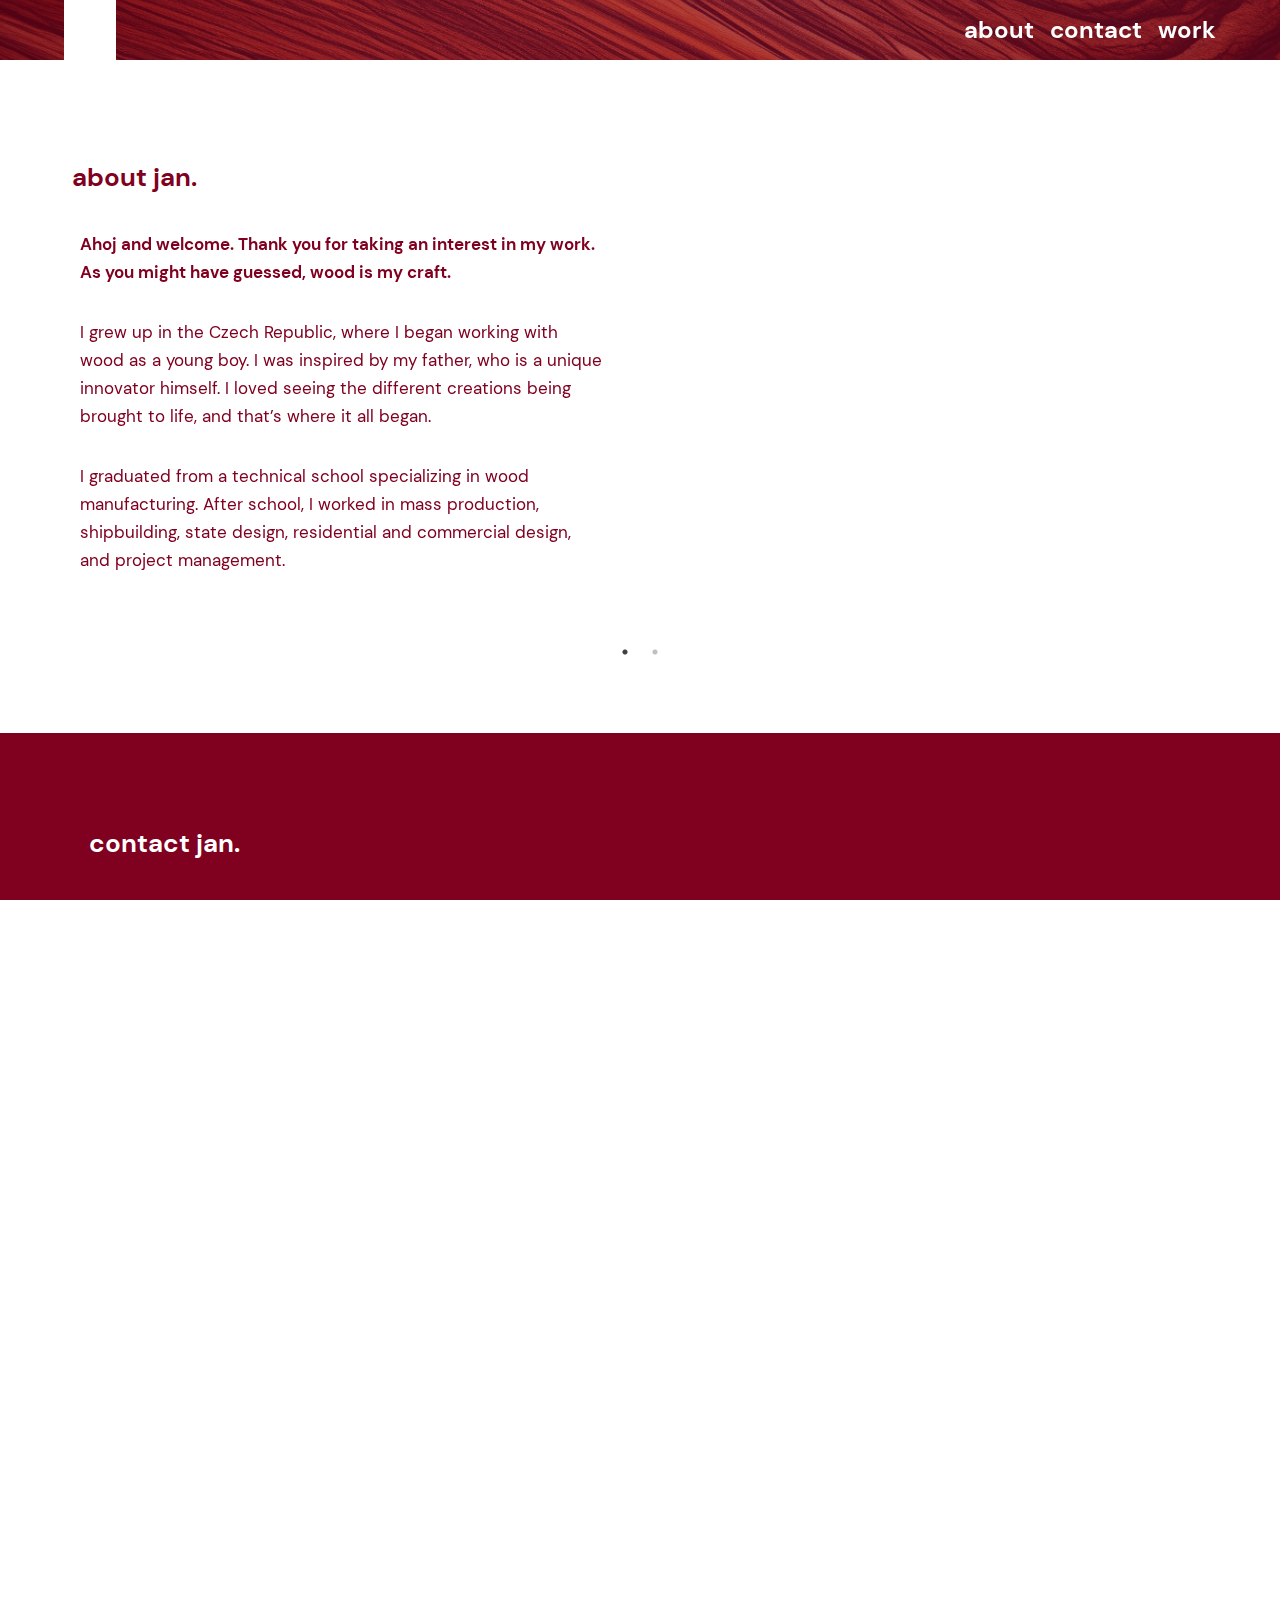
==== commit 2553b70e: "regen" ====
--- a/index.html
+++ b/index.html
@@ -12,7 +12,7 @@
 /*! This file is auto-generated */
 !function(i,n){var o,s,e;function c(e){try{var t={supportTests:e,timestamp:(new Date).valueOf()};sessionStorage.setItem(o,JSON.stringify(t))}catch(e){}}function p(e,t,n){e.clearRect(0,0,e.canvas.width,e.canvas.height),e.fillText(t,0,0);var t=new Uint32Array(e.getImageData(0,0,e.canvas.width,e.canvas.height).data),r=(e.clearRect(0,0,e.canvas.width,e.canvas.height),e.fillText(n,0,0),new Uint32Array(e.getImageData(0,0,e.canvas.width,e.canvas.height).data));return t.every(function(e,t){return e===r[t]})}function u(e,t,n){switch(t){case"flag":return n(e,"🏳️‍⚧️","🏳️​⚧️")?!1:!n(e,"🇺🇳","🇺​🇳")&&!n(e,"🏴󠁧󠁢󠁥󠁮󠁧󠁿","🏴​󠁧​󠁢​󠁥​󠁮​󠁧​󠁿");case"emoji":return!n(e,"🫱🏻‍🫲🏿","🫱🏻​🫲🏿")}return!1}function f(e,t,n){var r="undefined"!=typeof WorkerGlobalScope&&self instanceof WorkerGlobalScope?new OffscreenCanvas(300,150):i.createElement("canvas"),a=r.getContext("2d",{willReadFrequently:!0}),o=(a.textBaseline="top",a.font="600 32px Arial",{});return e.forEach(function(e){o[e]=t(a,e,n)}),o}function t(e){var t=i.createElement("script");t.src=e,t.defer=!0,i.head.appendChild(t)}"undefined"!=typeof Promise&&(o="wpEmojiSettingsSupports",s=["flag","emoji"],n.supports={everything:!0,everythingExceptFlag:!0},e=new Promise(function(e){i.addEventListener("DOMContentLoaded",e,{once:!0})}),new Promise(function(t){var n=function(){try{var e=JSON.parse(sessionStorage.getItem(o));if("object"==typeof e&&"number"==typeof e.timestamp&&(new Date).valueOf()<e.timestamp+604800&&"object"==typeof e.supportTests)return e.supportTests}catch(e){}return null}();if(!n){if("undefined"!=typeof Worker&&"undefined"!=typeof OffscreenCanvas&&"undefined"!=typeof URL&&URL.createObjectURL&&"undefined"!=typeof Blob)try{var e="postMessage("+f.toString()+"("+[JSON.stringify(s),u.toString(),p.toString()].join(",")+"));",r=new Blob([e],{type:"text/javascript"}),a=new Worker(URL.createObjectURL(r),{name:"wpTestEmojiSupports"});return void(a.onmessage=function(e){c(n=e.data),a.terminate(),t(n)})}catch(e){}c(n=f(s,u,p))}t(n)}).then(function(e){for(var t in e)n.supports[t]=e[t],n.supports.everything=n.supports.everything&&n.supports[t],"flag"!==t&&(n.supports.everythingExceptFlag=n.supports.everythingExceptFlag&&n.supports[t]);n.supports.everythingExceptFlag=n.supports.everythingExceptFlag&&!n.supports.flag,n.DOMReady=!1,n.readyCallback=function(){n.DOMReady=!0}}).then(function(){return e}).then(function(){var e;n.supports.everything||(n.readyCallback(),(e=n.source||{}).concatemoji?t(e.concatemoji):e.wpemoji&&e.twemoji&&(t(e.twemoji),t(e.wpemoji)))}))}((window,document),window._wpemojiSettings);
 </script>
-<link rel="stylesheet" id="editor_plus-plugin-frontend-style-css" href="/wp-content/plugins/editorplus/dist/style-gutenberg-frontend-style.css?ver=65944b2d1be26" media="">
+<link rel="stylesheet" id="editor_plus-plugin-frontend-style-css" href="/wp-content/plugins/editorplus/dist/style-gutenberg-frontend-style.css?ver=65944bd1954bc" media="">
 <style id="editor_plus-plugin-frontend-style-inline-css">@font-face {
       font-family: 'eplus-icon';
       src: url('/wp-content/plugins/editorplus/extensions/icon-inserter/fonts/eplus-icon.eot?xs1351');
@@ -219,7 +219,7 @@
 <div class="screen-reader-response">
 <p role="status" aria-live="polite" aria-atomic="true"></p> <ul></ul>
 </div>
-<form action="/?simply_static_page=120#wpcf7-f132-p14-o1" method="post" class="wpcf7-form init" aria-label="Contact form" novalidate="novalidate" data-status="init">
+<form action="/?simply_static_page=239#wpcf7-f132-p14-o1" method="post" class="wpcf7-form init" aria-label="Contact form" novalidate="novalidate" data-status="init">
 <div style="display: none;">
 <input type="hidden" name="_wpcf7" value="132">
 <input type="hidden" name="_wpcf7_version" value="5.8.5">
@@ -258,7 +258,7 @@
 
 
 <div class=" wp-block-group alignfull eplus-wrapper has-global-padding is-layout-constrained wp-container-core-group-layout-20 wp-block-group-is-layout-constrained" id="work" style="padding-top:var(--wp--preset--spacing--40);padding-right:var(--wp--preset--spacing--60);padding-bottom:0;padding-left:var(--wp--preset--spacing--60)">
-<div class=" wp-block-group alignwide eplus-wrapper has-global-padding is-content-justification-left is-layout-constrained wp-container-core-group-layout-5 wp-block-group-is-layout-constrained" style="padding-top:0;padding-right:0;padding-bottom:0;padding-left:0">
+<div class=" wp-block-group alignwide eplus-wrapper has-global-padding is-content-justification-left is-layout-constrained wp-container-core-group-layout-5 wp-block-group-is-layout-constrained" style="padding-top:var(--wp--preset--spacing--40);padding-right:0;padding-bottom:var(--wp--preset--spacing--40);padding-left:0">
 <h2 class=" wp-block-heading has-text-align-left eplus-wrapper" style="text-transform:lowercase">Jan&#8217;s work</h2>
 </div>
 
@@ -408,7 +408,7 @@
 </div>
 </div>
 </div>
-<script src="/wp-content/plugins/editorplus/assets/scripts/frontend.js?ver=65944b2d1be26" id="editor_plus-plugin-frontend-script-js"></script>
+<script src="/wp-content/plugins/editorplus/assets/scripts/frontend.js?ver=65944bd1954bc" id="editor_plus-plugin-frontend-script-js"></script>
 <script src="/wp-content/plugins/carousel-block/dist/assets/vendor/slick/slick.min.js?ver=1702864839" id="carousel-block-slick-js"></script>
 <script src="/wp-content/plugins/carousel-block/blocks/carousel/view.js?ver=1702864839" id="carousel-block-view-js"></script>
 <script id="wp-block-template-skip-link-js-after">( function() {
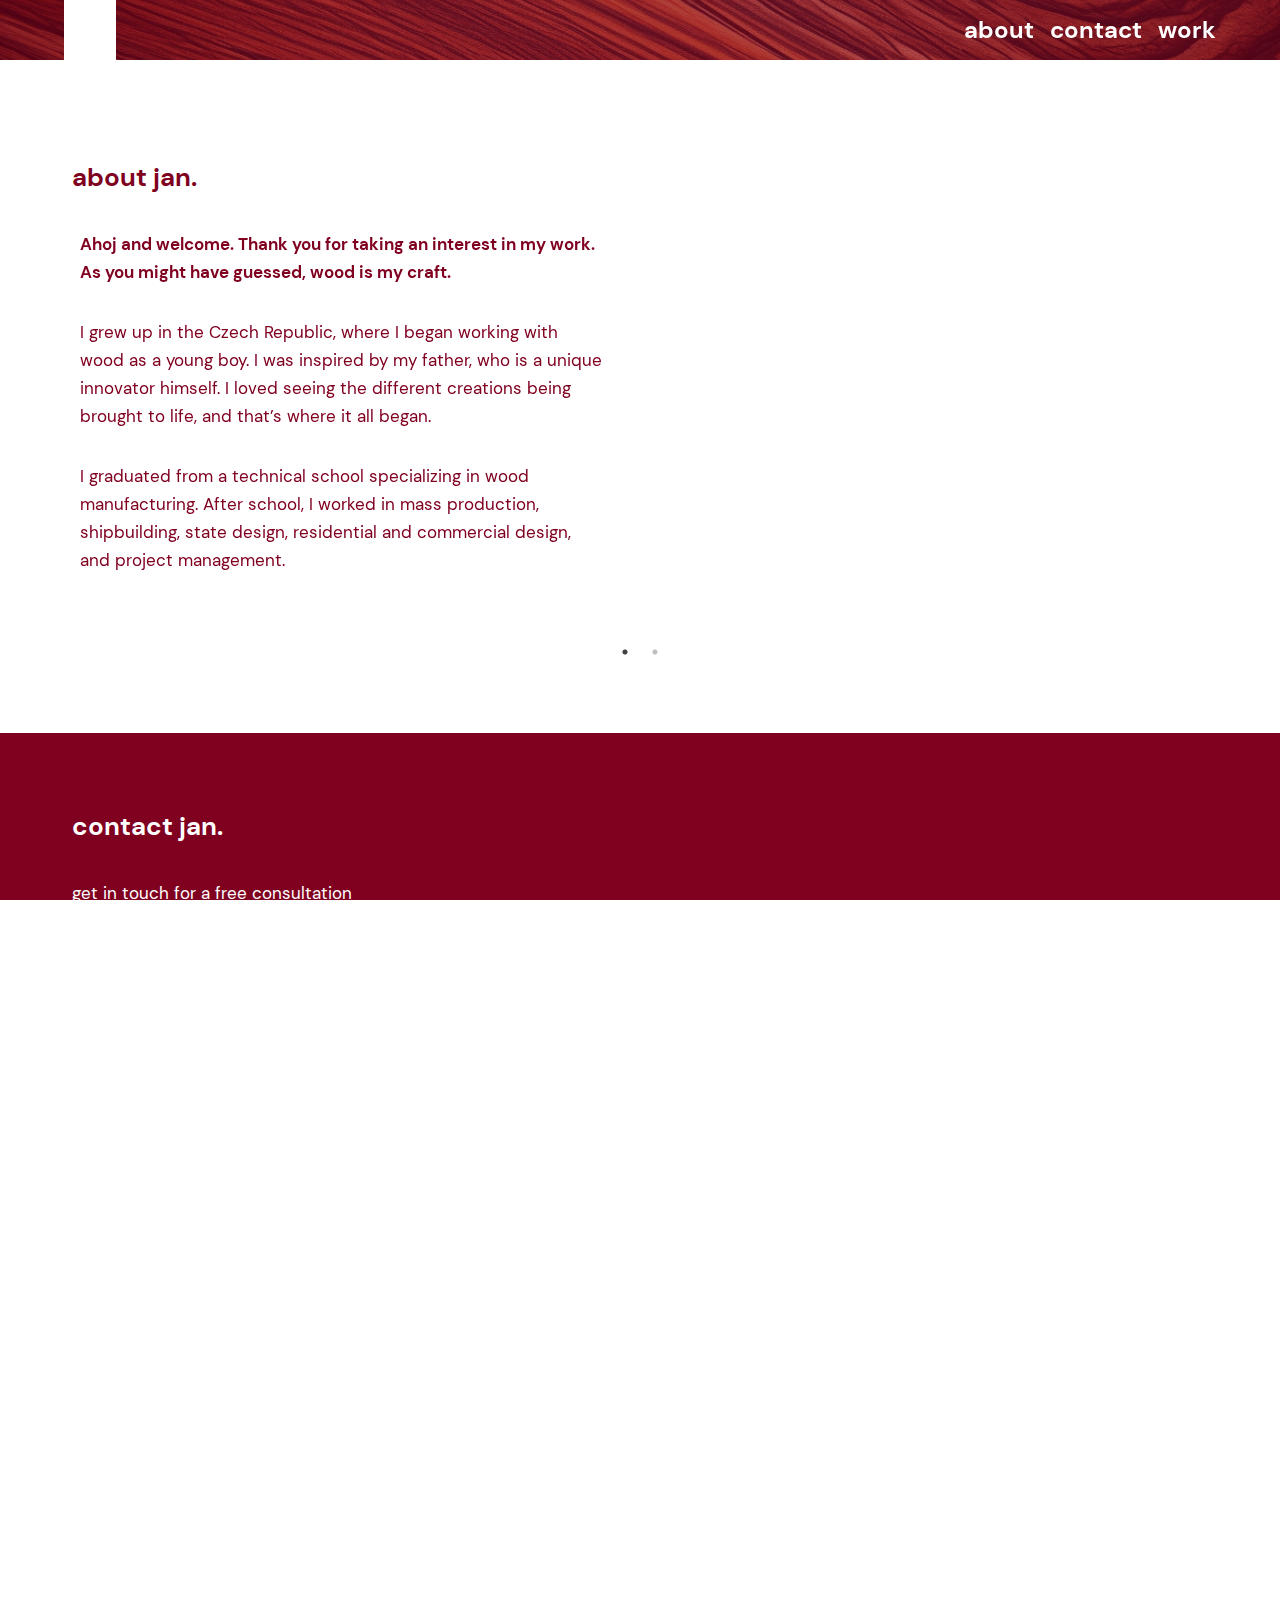
==== commit 471df3cb: "regen" ====
--- a/index.html
+++ b/index.html
@@ -12,7 +12,7 @@
 /*! This file is auto-generated */
 !function(i,n){var o,s,e;function c(e){try{var t={supportTests:e,timestamp:(new Date).valueOf()};sessionStorage.setItem(o,JSON.stringify(t))}catch(e){}}function p(e,t,n){e.clearRect(0,0,e.canvas.width,e.canvas.height),e.fillText(t,0,0);var t=new Uint32Array(e.getImageData(0,0,e.canvas.width,e.canvas.height).data),r=(e.clearRect(0,0,e.canvas.width,e.canvas.height),e.fillText(n,0,0),new Uint32Array(e.getImageData(0,0,e.canvas.width,e.canvas.height).data));return t.every(function(e,t){return e===r[t]})}function u(e,t,n){switch(t){case"flag":return n(e,"🏳️‍⚧️","🏳️​⚧️")?!1:!n(e,"🇺🇳","🇺​🇳")&&!n(e,"🏴󠁧󠁢󠁥󠁮󠁧󠁿","🏴​󠁧​󠁢​󠁥​󠁮​󠁧​󠁿");case"emoji":return!n(e,"🫱🏻‍🫲🏿","🫱🏻​🫲🏿")}return!1}function f(e,t,n){var r="undefined"!=typeof WorkerGlobalScope&&self instanceof WorkerGlobalScope?new OffscreenCanvas(300,150):i.createElement("canvas"),a=r.getContext("2d",{willReadFrequently:!0}),o=(a.textBaseline="top",a.font="600 32px Arial",{});return e.forEach(function(e){o[e]=t(a,e,n)}),o}function t(e){var t=i.createElement("script");t.src=e,t.defer=!0,i.head.appendChild(t)}"undefined"!=typeof Promise&&(o="wpEmojiSettingsSupports",s=["flag","emoji"],n.supports={everything:!0,everythingExceptFlag:!0},e=new Promise(function(e){i.addEventListener("DOMContentLoaded",e,{once:!0})}),new Promise(function(t){var n=function(){try{var e=JSON.parse(sessionStorage.getItem(o));if("object"==typeof e&&"number"==typeof e.timestamp&&(new Date).valueOf()<e.timestamp+604800&&"object"==typeof e.supportTests)return e.supportTests}catch(e){}return null}();if(!n){if("undefined"!=typeof Worker&&"undefined"!=typeof OffscreenCanvas&&"undefined"!=typeof URL&&URL.createObjectURL&&"undefined"!=typeof Blob)try{var e="postMessage("+f.toString()+"("+[JSON.stringify(s),u.toString(),p.toString()].join(",")+"));",r=new Blob([e],{type:"text/javascript"}),a=new Worker(URL.createObjectURL(r),{name:"wpTestEmojiSupports"});return void(a.onmessage=function(e){c(n=e.data),a.terminate(),t(n)})}catch(e){}c(n=f(s,u,p))}t(n)}).then(function(e){for(var t in e)n.supports[t]=e[t],n.supports.everything=n.supports.everything&&n.supports[t],"flag"!==t&&(n.supports.everythingExceptFlag=n.supports.everythingExceptFlag&&n.supports[t]);n.supports.everythingExceptFlag=n.supports.everythingExceptFlag&&!n.supports.flag,n.DOMReady=!1,n.readyCallback=function(){n.DOMReady=!0}}).then(function(){return e}).then(function(){var e;n.supports.everything||(n.readyCallback(),(e=n.source||{}).concatemoji?t(e.concatemoji):e.wpemoji&&e.twemoji&&(t(e.twemoji),t(e.wpemoji)))}))}((window,document),window._wpemojiSettings);
 </script>
-<link rel="stylesheet" id="editor_plus-plugin-frontend-style-css" href="/wp-content/plugins/editorplus/dist/style-gutenberg-frontend-style.css?ver=65944bd1954bc" media="">
+<link rel="stylesheet" id="editor_plus-plugin-frontend-style-css" href="/wp-content/plugins/editorplus/dist/style-gutenberg-frontend-style.css?ver=65946bc4ba842" media="">
 <style id="editor_plus-plugin-frontend-style-inline-css">@font-face {
       font-family: 'eplus-icon';
       src: url('/wp-content/plugins/editorplus/extensions/icon-inserter/fonts/eplus-icon.eot?xs1351');
@@ -33,8 +33,8 @@
 <style id="wp-block-columns-inline-css">.wp-block-columns{align-items:normal!important;box-sizing:border-box;display:flex;flex-wrap:wrap!important}@media (min-width:782px){.wp-block-columns{flex-wrap:nowrap!important}}.wp-block-columns.are-vertically-aligned-top{align-items:flex-start}.wp-block-columns.are-vertically-aligned-center{align-items:center}.wp-block-columns.are-vertically-aligned-bottom{align-items:flex-end}@media (max-width:781px){.wp-block-columns:not(.is-not-stacked-on-mobile)>.wp-block-column{flex-basis:100%!important}}@media (min-width:782px){.wp-block-columns:not(.is-not-stacked-on-mobile)>.wp-block-column{flex-basis:0;flex-grow:1}.wp-block-columns:not(.is-not-stacked-on-mobile)>.wp-block-column[style*=flex-basis]{flex-grow:0}}.wp-block-columns.is-not-stacked-on-mobile{flex-wrap:nowrap!important}.wp-block-columns.is-not-stacked-on-mobile>.wp-block-column{flex-basis:0;flex-grow:1}.wp-block-columns.is-not-stacked-on-mobile>.wp-block-column[style*=flex-basis]{flex-grow:0}:where(.wp-block-columns){margin-bottom:1.75em}:where(.wp-block-columns.has-background){padding:1.25em 2.375em}.wp-block-column{flex-grow:1;min-width:0;overflow-wrap:break-word;word-break:break-word}.wp-block-column.is-vertically-aligned-top{align-self:flex-start}.wp-block-column.is-vertically-aligned-center{align-self:center}.wp-block-column.is-vertically-aligned-bottom{align-self:flex-end}.wp-block-column.is-vertically-aligned-stretch{align-self:stretch}.wp-block-column.is-vertically-aligned-bottom,.wp-block-column.is-vertically-aligned-center,.wp-block-column.is-vertically-aligned-top{width:100%}</style>
 <style id="wp-block-list-inline-css">ol,ul{box-sizing:border-box}ol.has-background,ul.has-background{padding:1.25em 2.375em}</style>
 <style id="wp-block-group-inline-css">.wp-block-group{box-sizing:border-box}</style>
+<style id="wp-block-post-title-inline-css">.wp-block-post-title{box-sizing:border-box;word-break:break-word}.wp-block-post-title a{display:inline-block}</style>
 <link rel="stylesheet" id="wp-block-cover-css" href="/wp-includes/blocks/cover/style.min.css?ver=6.4.2" media="all">
-<style id="wp-block-post-title-inline-css">.wp-block-post-title{box-sizing:border-box;word-break:break-word}.wp-block-post-title a{display:inline-block}</style>
 <style id="wp-block-post-template-inline-css">.wp-block-post-template{list-style:none;margin-bottom:0;margin-top:0;max-width:100%;padding:0}.wp-block-post-template.wp-block-post-template{background:none}.wp-block-post-template.is-flex-container{display:flex;flex-direction:row;flex-wrap:wrap;gap:1.25em}.wp-block-post-template.is-flex-container>li{margin:0;width:100%}@media (min-width:600px){.wp-block-post-template.is-flex-container.is-flex-container.columns-2>li{width:calc(50% - .625em)}.wp-block-post-template.is-flex-container.is-flex-container.columns-3>li{width:calc(33.33333% - .83333em)}.wp-block-post-template.is-flex-container.is-flex-container.columns-4>li{width:calc(25% - .9375em)}.wp-block-post-template.is-flex-container.is-flex-container.columns-5>li{width:calc(20% - 1em)}.wp-block-post-template.is-flex-container.is-flex-container.columns-6>li{width:calc(16.66667% - 1.04167em)}}@media (max-width:600px){.wp-block-post-template-is-layout-grid.wp-block-post-template-is-layout-grid.wp-block-post-template-is-layout-grid.wp-block-post-template-is-layout-grid{grid-template-columns:1fr}}.wp-block-post-template-is-layout-constrained>li>.alignright,.wp-block-post-template-is-layout-flow>li>.alignright{-webkit-margin-start:2em;-webkit-margin-end:0;float:right;margin-inline-end:0;margin-inline-start:2em}.wp-block-post-template-is-layout-constrained>li>.alignleft,.wp-block-post-template-is-layout-flow>li>.alignleft{-webkit-margin-start:0;-webkit-margin-end:2em;float:left;margin-inline-end:2em;margin-inline-start:0}.wp-block-post-template-is-layout-constrained>li>.aligncenter,.wp-block-post-template-is-layout-flow>li>.aligncenter{-webkit-margin-start:auto;-webkit-margin-end:auto;margin-inline-end:auto;margin-inline-start:auto}</style>
 <style id="wp-emoji-styles-inline-css">img.wp-smiley, img.emoji {
 		display: inline !important;
@@ -53,7 +53,7 @@
 <link rel="stylesheet" id="coblocks-extensions-css" href="/wp-content/plugins/coblocks/dist/style-coblocks-extensions.css?ver=3.1.5" media="all">
 <link rel="stylesheet" id="coblocks-animation-css" href="/wp-content/plugins/coblocks/dist/style-coblocks-animation.css?ver=d9b2b27566e6a2a85d1b" media="all">
 <style id="global-styles-inline-css">body{--wp--preset--color--black: #000000;--wp--preset--color--cyan-bluish-gray: #abb8c3;--wp--preset--color--white: #fff;--wp--preset--color--pale-pink: #f78da7;--wp--preset--color--vivid-red: #cf2e2e;--wp--preset--color--luminous-vivid-orange: #ff6900;--wp--preset--color--luminous-vivid-amber: #fcb900;--wp--preset--color--light-green-cyan: #7bdcb5;--wp--preset--color--vivid-green-cyan: #00d084;--wp--preset--color--pale-cyan-blue: #8ed1fc;--wp--preset--color--vivid-cyan-blue: #0693e3;--wp--preset--color--vivid-purple: #9b51e0;--wp--preset--color--red: #800020;--wp--preset--color--blue: #003B4D;--wp--preset--gradient--vivid-cyan-blue-to-vivid-purple: linear-gradient(135deg,rgba(6,147,227,1) 0%,rgb(155,81,224) 100%);--wp--preset--gradient--light-green-cyan-to-vivid-green-cyan: linear-gradient(135deg,rgb(122,220,180) 0%,rgb(0,208,130) 100%);--wp--preset--gradient--luminous-vivid-amber-to-luminous-vivid-orange: linear-gradient(135deg,rgba(252,185,0,1) 0%,rgba(255,105,0,1) 100%);--wp--preset--gradient--luminous-vivid-orange-to-vivid-red: linear-gradient(135deg,rgba(255,105,0,1) 0%,rgb(207,46,46) 100%);--wp--preset--gradient--very-light-gray-to-cyan-bluish-gray: linear-gradient(135deg,rgb(238,238,238) 0%,rgb(169,184,195) 100%);--wp--preset--gradient--cool-to-warm-spectrum: linear-gradient(135deg,rgb(74,234,220) 0%,rgb(151,120,209) 20%,rgb(207,42,186) 40%,rgb(238,44,130) 60%,rgb(251,105,98) 80%,rgb(254,248,76) 100%);--wp--preset--gradient--blush-light-purple: linear-gradient(135deg,rgb(255,206,236) 0%,rgb(152,150,240) 100%);--wp--preset--gradient--blush-bordeaux: linear-gradient(135deg,rgb(254,205,165) 0%,rgb(254,45,45) 50%,rgb(107,0,62) 100%);--wp--preset--gradient--luminous-dusk: linear-gradient(135deg,rgb(255,203,112) 0%,rgb(199,81,192) 50%,rgb(65,88,208) 100%);--wp--preset--gradient--pale-ocean: linear-gradient(135deg,rgb(255,245,203) 0%,rgb(182,227,212) 50%,rgb(51,167,181) 100%);--wp--preset--gradient--electric-grass: linear-gradient(135deg,rgb(202,248,128) 0%,rgb(113,206,126) 100%);--wp--preset--gradient--midnight: linear-gradient(135deg,rgb(2,3,129) 0%,rgb(40,116,252) 100%);--wp--preset--font-size--small: clamp(0.875rem, 0.875rem + ((1vw - 0.2rem) * 0.156), 1rem);--wp--preset--font-size--medium: clamp(1rem, 1rem + ((1vw - 0.2rem) * 0.156), 1.125rem);--wp--preset--font-size--large: 1.85rem;--wp--preset--font-size--x-large: 2.25rem;--wp--preset--font-size--xx-large: clamp(4rem, 4rem + ((1vw - 0.2rem) * 7.5), 10rem);--wp--preset--font-family--dm-sans: "DM Sans", sans-serif;--wp--preset--font-family--ibm-plex-mono: 'IBM Plex Mono', monospace;--wp--preset--font-family--inter: "Inter", sans-serif;--wp--preset--font-family--system-font: -apple-system,BlinkMacSystemFont,"Segoe UI",Roboto,Oxygen-Sans,Ubuntu,Cantarell,"Helvetica Neue",sans-serif;--wp--preset--font-family--source-serif-pro: "Source Serif Pro", serif;--wp--preset--spacing--30: clamp(1.5rem, 5vw, 2rem);--wp--preset--spacing--40: clamp(1.8rem, 1.8rem + ((1vw - 0.48rem) * 2.885), 3rem);--wp--preset--spacing--50: clamp(2.5rem, 8vw, 4.5rem);--wp--preset--spacing--60: clamp(3.75rem, 10vw, 7rem);--wp--preset--spacing--70: clamp(5rem, 5.25rem + ((1vw - 0.48rem) * 9.096), 8rem);--wp--preset--spacing--80: clamp(7rem, 14vw, 11rem);--wp--preset--shadow--natural: 6px 6px 9px rgba(0, 0, 0, 0.2);--wp--preset--shadow--deep: 12px 12px 50px rgba(0, 0, 0, 0.4);--wp--preset--shadow--sharp: 6px 6px 0px rgba(0, 0, 0, 0.2);--wp--preset--shadow--outlined: 6px 6px 0px -3px rgba(255, 255, 255, 1), 6px 6px rgba(0, 0, 0, 1);--wp--preset--shadow--crisp: 6px 6px 0px rgba(0, 0, 0, 1);--wp--custom--color--base: var(--wp--preset--color--red);--wp--custom--color--contrast: var(--wp--preset--color--white);--wp--custom--color--accent: var(--wp--preset--color--cool-blue);--wp--custom--default-font: var(--wp--preset--font-family--dm-sans);--wp--custom--tablet-stack: 1200px;--wp--custom--mobile-stack: 600px;}body { margin: 0;--wp--style--global--content-size: min(1600px, 90vw);--wp--style--global--wide-size: min(1600px, 90vw); }.wp-site-blocks { padding-top: var(--wp--style--root--padding-top); padding-bottom: var(--wp--style--root--padding-bottom); }.has-global-padding { padding-right: var(--wp--style--root--padding-right); padding-left: var(--wp--style--root--padding-left); }.has-global-padding :where(.has-global-padding:not(.wp-block-block)) { padding-right: 0; padding-left: 0; }.has-global-padding > .alignfull { margin-right: calc(var(--wp--style--root--padding-right) * -1); margin-left: calc(var(--wp--style--root--padding-left) * -1); }.has-global-padding :where(.has-global-padding:not(.wp-block-block)) > .alignfull { margin-right: 0; margin-left: 0; }.has-global-padding > .alignfull:where(:not(.has-global-padding):not(.is-layout-flex):not(.is-layout-grid)) > :where([class*="wp-block-"]:not(.alignfull):not([class*="__"]),p,h1,h2,h3,h4,h5,h6,ul,ol) { padding-right: var(--wp--style--root--padding-right); padding-left: var(--wp--style--root--padding-left); }.has-global-padding :where(.has-global-padding) > .alignfull:where(:not(.has-global-padding)) > :where([class*="wp-block-"]:not(.alignfull):not([class*="__"]),p,h1,h2,h3,h4,h5,h6,ul,ol) { padding-right: 0; padding-left: 0; }.wp-site-blocks > .alignleft { float: left; margin-right: 2em; }.wp-site-blocks > .alignright { float: right; margin-left: 2em; }.wp-site-blocks > .aligncenter { justify-content: center; margin-left: auto; margin-right: auto; }:where(.wp-site-blocks) > * { margin-block-start: 1.5rem; margin-block-end: 0; }:where(.wp-site-blocks) > :first-child:first-child { margin-block-start: 0; }:where(.wp-site-blocks) > :last-child:last-child { margin-block-end: 0; }body { --wp--style--block-gap: 1.5rem; }:where(body .is-layout-flow)  > :first-child:first-child{margin-block-start: 0;}:where(body .is-layout-flow)  > :last-child:last-child{margin-block-end: 0;}:where(body .is-layout-flow)  > *{margin-block-start: 1.5rem;margin-block-end: 0;}:where(body .is-layout-constrained)  > :first-child:first-child{margin-block-start: 0;}:where(body .is-layout-constrained)  > :last-child:last-child{margin-block-end: 0;}:where(body .is-layout-constrained)  > *{margin-block-start: 1.5rem;margin-block-end: 0;}:where(body .is-layout-flex) {gap: 1.5rem;}:where(body .is-layout-grid) {gap: 1.5rem;}body .is-layout-flow > .alignleft{float: left;margin-inline-start: 0;margin-inline-end: 2em;}body .is-layout-flow > .alignright{float: right;margin-inline-start: 2em;margin-inline-end: 0;}body .is-layout-flow > .aligncenter{margin-left: auto !important;margin-right: auto !important;}body .is-layout-constrained > .alignleft{float: left;margin-inline-start: 0;margin-inline-end: 2em;}body .is-layout-constrained > .alignright{float: right;margin-inline-start: 2em;margin-inline-end: 0;}body .is-layout-constrained > .aligncenter{margin-left: auto !important;margin-right: auto !important;}body .is-layout-constrained > :where(:not(.alignleft):not(.alignright):not(.alignfull)){max-width: var(--wp--style--global--content-size);margin-left: auto !important;margin-right: auto !important;}body .is-layout-constrained > .alignwide{max-width: var(--wp--style--global--wide-size);}body .is-layout-flex{display: flex;}body .is-layout-flex{flex-wrap: wrap;align-items: center;}body .is-layout-flex > *{margin: 0;}body .is-layout-grid{display: grid;}body .is-layout-grid > *{margin: 0;}body{background-color: var(--wp--custom--color--contrast);color: var(--wp--custom--color--base);font-family: var(--wp--custom--default-font);font-size: var(--wp--preset--font-size--medium);line-height: 1.6;--wp--style--root--padding-top: 0;--wp--style--root--padding-right: 0;--wp--style--root--padding-bottom: 0;--wp--style--root--padding-left: 0;}a:where(:not(.wp-element-button)){color: var(--wp--custom--color--accent);text-decoration: underline;}a:where(:not(.wp-element-button)):hover{text-decoration: none;}a:where(:not(.wp-element-button)):focus{text-decoration: underline dashed;}a:where(:not(.wp-element-button)):active{color: var(--wp--custom--color--accent);text-decoration: none;}.wp-element-button, .wp-block-button__link{background-color: var(--wp--custom--color--base);border-radius: 0;border-color: var(--wp--custom--color--base);border-width: 2px;color: var(--wp--custom--color--contrast);font-family: inherit;font-size: inherit;line-height: inherit;padding: calc(0.667em + 2px) calc(1.333em + 2px);text-decoration: none;}.wp-element-button:visited, .wp-block-button__link:visited{color: var(--wp--custom--color--accent);}.wp-element-button:hover, .wp-block-button__link:hover{background-color: transparent;border-color: var(--wp--custom--color--contrast);border-width: 2px;color: var(--wp--custom--color--base);}.wp-element-button:focus, .wp-block-button__link:focus{background-color: var(--wp--custom--color--contrast);color: var(--wp--custom--color--base);}.wp-element-button:active, .wp-block-button__link:active{background-color: var(--wp--custom--color--contrast);color: var(--wp--custom--color--base);}.has-black-color{color: var(--wp--preset--color--black) !important;}.has-cyan-bluish-gray-color{color: var(--wp--preset--color--cyan-bluish-gray) !important;}.has-white-color{color: var(--wp--preset--color--white) !important;}.has-pale-pink-color{color: var(--wp--preset--color--pale-pink) !important;}.has-vivid-red-color{color: var(--wp--preset--color--vivid-red) !important;}.has-luminous-vivid-orange-color{color: var(--wp--preset--color--luminous-vivid-orange) !important;}.has-luminous-vivid-amber-color{color: var(--wp--preset--color--luminous-vivid-amber) !important;}.has-light-green-cyan-color{color: var(--wp--preset--color--light-green-cyan) !important;}.has-vivid-green-cyan-color{color: var(--wp--preset--color--vivid-green-cyan) !important;}.has-pale-cyan-blue-color{color: var(--wp--preset--color--pale-cyan-blue) !important;}.has-vivid-cyan-blue-color{color: var(--wp--preset--color--vivid-cyan-blue) !important;}.has-vivid-purple-color{color: var(--wp--preset--color--vivid-purple) !important;}.has-red-color{color: var(--wp--preset--color--red) !important;}.has-blue-color{color: var(--wp--preset--color--blue) !important;}.has-black-background-color{background-color: var(--wp--preset--color--black) !important;}.has-cyan-bluish-gray-background-color{background-color: var(--wp--preset--color--cyan-bluish-gray) !important;}.has-white-background-color{background-color: var(--wp--preset--color--white) !important;}.has-pale-pink-background-color{background-color: var(--wp--preset--color--pale-pink) !important;}.has-vivid-red-background-color{background-color: var(--wp--preset--color--vivid-red) !important;}.has-luminous-vivid-orange-background-color{background-color: var(--wp--preset--color--luminous-vivid-orange) !important;}.has-luminous-vivid-amber-background-color{background-color: var(--wp--preset--color--luminous-vivid-amber) !important;}.has-light-green-cyan-background-color{background-color: var(--wp--preset--color--light-green-cyan) !important;}.has-vivid-green-cyan-background-color{background-color: var(--wp--preset--color--vivid-green-cyan) !important;}.has-pale-cyan-blue-background-color{background-color: var(--wp--preset--color--pale-cyan-blue) !important;}.has-vivid-cyan-blue-background-color{background-color: var(--wp--preset--color--vivid-cyan-blue) !important;}.has-vivid-purple-background-color{background-color: var(--wp--preset--color--vivid-purple) !important;}.has-red-background-color{background-color: var(--wp--preset--color--red) !important;}.has-blue-background-color{background-color: var(--wp--preset--color--blue) !important;}.has-black-border-color{border-color: var(--wp--preset--color--black) !important;}.has-cyan-bluish-gray-border-color{border-color: var(--wp--preset--color--cyan-bluish-gray) !important;}.has-white-border-color{border-color: var(--wp--preset--color--white) !important;}.has-pale-pink-border-color{border-color: var(--wp--preset--color--pale-pink) !important;}.has-vivid-red-border-color{border-color: var(--wp--preset--color--vivid-red) !important;}.has-luminous-vivid-orange-border-color{border-color: var(--wp--preset--color--luminous-vivid-orange) !important;}.has-luminous-vivid-amber-border-color{border-color: var(--wp--preset--color--luminous-vivid-amber) !important;}.has-light-green-cyan-border-color{border-color: var(--wp--preset--color--light-green-cyan) !important;}.has-vivid-green-cyan-border-color{border-color: var(--wp--preset--color--vivid-green-cyan) !important;}.has-pale-cyan-blue-border-color{border-color: var(--wp--preset--color--pale-cyan-blue) !important;}.has-vivid-cyan-blue-border-color{border-color: var(--wp--preset--color--vivid-cyan-blue) !important;}.has-vivid-purple-border-color{border-color: var(--wp--preset--color--vivid-purple) !important;}.has-red-border-color{border-color: var(--wp--preset--color--red) !important;}.has-blue-border-color{border-color: var(--wp--preset--color--blue) !important;}.has-vivid-cyan-blue-to-vivid-purple-gradient-background{background: var(--wp--preset--gradient--vivid-cyan-blue-to-vivid-purple) !important;}.has-light-green-cyan-to-vivid-green-cyan-gradient-background{background: var(--wp--preset--gradient--light-green-cyan-to-vivid-green-cyan) !important;}.has-luminous-vivid-amber-to-luminous-vivid-orange-gradient-background{background: var(--wp--preset--gradient--luminous-vivid-amber-to-luminous-vivid-orange) !important;}.has-luminous-vivid-orange-to-vivid-red-gradient-background{background: var(--wp--preset--gradient--luminous-vivid-orange-to-vivid-red) !important;}.has-very-light-gray-to-cyan-bluish-gray-gradient-background{background: var(--wp--preset--gradient--very-light-gray-to-cyan-bluish-gray) !important;}.has-cool-to-warm-spectrum-gradient-background{background: var(--wp--preset--gradient--cool-to-warm-spectrum) !important;}.has-blush-light-purple-gradient-background{background: var(--wp--preset--gradient--blush-light-purple) !important;}.has-blush-bordeaux-gradient-background{background: var(--wp--preset--gradient--blush-bordeaux) !important;}.has-luminous-dusk-gradient-background{background: var(--wp--preset--gradient--luminous-dusk) !important;}.has-pale-ocean-gradient-background{background: var(--wp--preset--gradient--pale-ocean) !important;}.has-electric-grass-gradient-background{background: var(--wp--preset--gradient--electric-grass) !important;}.has-midnight-gradient-background{background: var(--wp--preset--gradient--midnight) !important;}.has-small-font-size{font-size: var(--wp--preset--font-size--small) !important;}.has-medium-font-size{font-size: var(--wp--preset--font-size--medium) !important;}.has-large-font-size{font-size: var(--wp--preset--font-size--large) !important;}.has-x-large-font-size{font-size: var(--wp--preset--font-size--x-large) !important;}.has-xx-large-font-size{font-size: var(--wp--preset--font-size--xx-large) !important;}.has-dm-sans-font-family{font-family: var(--wp--preset--font-family--dm-sans) !important;}.has-ibm-plex-mono-font-family{font-family: var(--wp--preset--font-family--ibm-plex-mono) !important;}.has-inter-font-family{font-family: var(--wp--preset--font-family--inter) !important;}.has-system-font-font-family{font-family: var(--wp--preset--font-family--system-font) !important;}.has-source-serif-pro-font-family{font-family: var(--wp--preset--font-family--source-serif-pro) !important;}</style>
-<style id="core-block-supports-inline-css">.wp-container-core-column-layout-1.wp-container-core-column-layout-1 > *{margin-block-start:0;margin-block-end:0;}.wp-container-core-column-layout-1.wp-container-core-column-layout-1.wp-container-core-column-layout-1.wp-container-core-column-layout-1 > * + *{margin-block-start:var(--wp--preset--spacing--30);margin-block-end:0;}.wp-container-core-columns-layout-1.wp-container-core-columns-layout-1{flex-wrap:nowrap;gap:var(--wp--preset--spacing--50) var(--wp--preset--spacing--50);}.wp-container-core-column-layout-4.wp-container-core-column-layout-4 > *{margin-block-start:0;margin-block-end:0;}.wp-container-core-column-layout-4.wp-container-core-column-layout-4.wp-container-core-column-layout-4.wp-container-core-column-layout-4 > * + *{margin-block-start:var(--wp--preset--spacing--30);margin-block-end:0;}.wp-container-core-columns-layout-2.wp-container-core-columns-layout-2{flex-wrap:nowrap;gap:var(--wp--preset--spacing--50) var(--wp--preset--spacing--50);}.wp-container-core-group-layout-1.wp-container-core-group-layout-1 > :where(:not(.alignleft):not(.alignright):not(.alignfull)){max-width:1600px;margin-left:auto !important;margin-right:auto !important;}.wp-container-core-group-layout-1.wp-container-core-group-layout-1 > .alignwide{max-width:1600px;}.wp-container-core-group-layout-1.wp-container-core-group-layout-1 .alignfull{max-width:none;}.wp-container-core-group-layout-1.wp-container-core-group-layout-1 > .alignfull{margin-right:calc(var(--wp--preset--spacing--50) * -1);margin-left:calc(var(--wp--preset--spacing--50) * -1);}.wp-container-core-group-layout-1.wp-container-core-group-layout-1 > *{margin-block-start:0;margin-block-end:0;}.wp-container-core-group-layout-1.wp-container-core-group-layout-1.wp-container-core-group-layout-1.wp-container-core-group-layout-1 > * + *{margin-block-start:var(--wp--preset--spacing--30);margin-block-end:0;}.wp-elements-79619084c43eaf735192d639e610e322 a{color:var(--wp--preset--color--white);}.wp-container-core-group-layout-3.wp-container-core-group-layout-3 > :where(:not(.alignleft):not(.alignright):not(.alignfull)){max-width:1600px;margin-left:auto !important;margin-right:auto !important;}.wp-container-core-group-layout-3.wp-container-core-group-layout-3 > .alignwide{max-width:1600px;}.wp-container-core-group-layout-3.wp-container-core-group-layout-3 .alignfull{max-width:none;}.wp-container-core-group-layout-3.wp-container-core-group-layout-3 > *{margin-block-start:0;margin-block-end:0;}.wp-container-core-group-layout-3.wp-container-core-group-layout-3.wp-container-core-group-layout-3.wp-container-core-group-layout-3 > * + *{margin-block-start:var(--wp--preset--spacing--30);margin-block-end:0;}.wp-container-core-group-layout-4.wp-container-core-group-layout-4 > :where(:not(.alignleft):not(.alignright):not(.alignfull)){max-width:1600px;margin-left:auto !important;margin-right:auto !important;}.wp-container-core-group-layout-4.wp-container-core-group-layout-4 > .alignwide{max-width:1001610000%;}.wp-container-core-group-layout-4.wp-container-core-group-layout-4 .alignfull{max-width:none;}.wp-container-core-group-layout-4.wp-container-core-group-layout-4 > .alignfull{margin-right:calc(var(--wp--preset--spacing--50) * -1);margin-left:calc(var(--wp--preset--spacing--50) * -1);}.wp-container-core-group-layout-4.wp-container-core-group-layout-4 > *{margin-block-start:0;margin-block-end:0;}.wp-container-core-group-layout-4.wp-container-core-group-layout-4.wp-container-core-group-layout-4.wp-container-core-group-layout-4 > * + *{margin-block-start:var(--wp--preset--spacing--30);margin-block-end:0;}.wp-container-core-group-layout-5.wp-container-core-group-layout-5 > :where(:not(.alignleft):not(.alignright):not(.alignfull)){max-width:1600px;margin-left:0 !important;margin-right:auto !important;}.wp-container-core-group-layout-5.wp-container-core-group-layout-5 > .alignwide{max-width:1600px;}.wp-container-core-group-layout-5.wp-container-core-group-layout-5 .alignfull{max-width:none;}.wp-container-core-group-layout-5.wp-container-core-group-layout-5 > .alignfull{margin-right:calc(0 * -1);margin-left:calc(0 * -1);}.wp-elements-fdb4b59535222d680cc5350f3a798dbf a{color:var(--wp--preset--color--red);}.wp-container-core-post-template-layout-1.wp-container-core-post-template-layout-1{grid-template-columns:repeat(4, minmax(0, 1fr));gap:0;}.wp-container-core-group-layout-20.wp-container-core-group-layout-20 > :where(:not(.alignleft):not(.alignright):not(.alignfull)){max-width:1600px;margin-left:auto !important;margin-right:auto !important;}.wp-container-core-group-layout-20.wp-container-core-group-layout-20 > .alignwide{max-width:1001610000%;}.wp-container-core-group-layout-20.wp-container-core-group-layout-20 .alignfull{max-width:none;}.wp-container-core-group-layout-20.wp-container-core-group-layout-20 > .alignfull{margin-right:calc(var(--wp--preset--spacing--60) * -1);margin-left:calc(var(--wp--preset--spacing--60) * -1);}.wp-container-core-group-layout-20.wp-container-core-group-layout-20 > *{margin-block-start:0;margin-block-end:0;}.wp-container-core-group-layout-20.wp-container-core-group-layout-20.wp-container-core-group-layout-20.wp-container-core-group-layout-20 > * + *{margin-block-start:var(--wp--preset--spacing--30);margin-block-end:0;}.wp-container-core-post-content-layout-1.wp-container-core-post-content-layout-1 > :where(:not(.alignleft):not(.alignright):not(.alignfull)){max-width:100%;margin-left:auto !important;margin-right:auto !important;}.wp-container-core-post-content-layout-1.wp-container-core-post-content-layout-1 > .alignwide{max-width:100%;}.wp-container-core-post-content-layout-1.wp-container-core-post-content-layout-1 .alignfull{max-width:none;}</style>
+<style id="core-block-supports-inline-css">.wp-container-core-column-layout-1.wp-container-core-column-layout-1 > *{margin-block-start:0;margin-block-end:0;}.wp-container-core-column-layout-1.wp-container-core-column-layout-1.wp-container-core-column-layout-1.wp-container-core-column-layout-1 > * + *{margin-block-start:var(--wp--preset--spacing--30);margin-block-end:0;}.wp-container-core-columns-layout-1.wp-container-core-columns-layout-1{flex-wrap:nowrap;gap:var(--wp--preset--spacing--50) var(--wp--preset--spacing--50);}.wp-container-core-column-layout-4.wp-container-core-column-layout-4 > *{margin-block-start:0;margin-block-end:0;}.wp-container-core-column-layout-4.wp-container-core-column-layout-4.wp-container-core-column-layout-4.wp-container-core-column-layout-4 > * + *{margin-block-start:var(--wp--preset--spacing--30);margin-block-end:0;}.wp-container-core-columns-layout-2.wp-container-core-columns-layout-2{flex-wrap:nowrap;gap:var(--wp--preset--spacing--50) var(--wp--preset--spacing--50);}.wp-container-core-group-layout-1.wp-container-core-group-layout-1 > :where(:not(.alignleft):not(.alignright):not(.alignfull)){max-width:1600px;margin-left:auto !important;margin-right:auto !important;}.wp-container-core-group-layout-1.wp-container-core-group-layout-1 > .alignwide{max-width:1600px;}.wp-container-core-group-layout-1.wp-container-core-group-layout-1 .alignfull{max-width:none;}.wp-container-core-group-layout-1.wp-container-core-group-layout-1 > .alignfull{margin-right:calc(var(--wp--preset--spacing--50) * -1);margin-left:calc(var(--wp--preset--spacing--50) * -1);}.wp-container-core-group-layout-1.wp-container-core-group-layout-1 > *{margin-block-start:0;margin-block-end:0;}.wp-container-core-group-layout-1.wp-container-core-group-layout-1.wp-container-core-group-layout-1.wp-container-core-group-layout-1 > * + *{margin-block-start:var(--wp--preset--spacing--30);margin-block-end:0;}.wp-elements-0292f27bcb0338abcd496a642f6afefa a{color:var(--wp--preset--color--white);}.wp-container-core-group-layout-3.wp-container-core-group-layout-3 > :where(:not(.alignleft):not(.alignright):not(.alignfull)){max-width:1600px;margin-left:auto !important;margin-right:auto !important;}.wp-container-core-group-layout-3.wp-container-core-group-layout-3 > .alignwide{max-width:1600px;}.wp-container-core-group-layout-3.wp-container-core-group-layout-3 .alignfull{max-width:none;}.wp-container-core-group-layout-3.wp-container-core-group-layout-3 > *{margin-block-start:0;margin-block-end:0;}.wp-container-core-group-layout-3.wp-container-core-group-layout-3.wp-container-core-group-layout-3.wp-container-core-group-layout-3 > * + *{margin-block-start:var(--wp--preset--spacing--30);margin-block-end:0;}.wp-container-core-group-layout-4.wp-container-core-group-layout-4 > :where(:not(.alignleft):not(.alignright):not(.alignfull)){max-width:1600px;margin-left:auto !important;margin-right:auto !important;}.wp-container-core-group-layout-4.wp-container-core-group-layout-4 > .alignwide{max-width:1001610000%;}.wp-container-core-group-layout-4.wp-container-core-group-layout-4 .alignfull{max-width:none;}.wp-container-core-group-layout-4.wp-container-core-group-layout-4 > .alignfull{margin-right:calc(var(--wp--preset--spacing--50) * -1);margin-left:calc(var(--wp--preset--spacing--50) * -1);}.wp-container-core-group-layout-4.wp-container-core-group-layout-4 > *{margin-block-start:0;margin-block-end:0;}.wp-container-core-group-layout-4.wp-container-core-group-layout-4.wp-container-core-group-layout-4.wp-container-core-group-layout-4 > * + *{margin-block-start:var(--wp--preset--spacing--30);margin-block-end:0;}.wp-container-core-group-layout-5.wp-container-core-group-layout-5 > :where(:not(.alignleft):not(.alignright):not(.alignfull)){max-width:1600px;margin-left:0 !important;margin-right:auto !important;}.wp-container-core-group-layout-5.wp-container-core-group-layout-5 > .alignwide{max-width:1600px;}.wp-container-core-group-layout-5.wp-container-core-group-layout-5 .alignfull{max-width:none;}.wp-container-core-group-layout-5.wp-container-core-group-layout-5 > .alignfull{margin-right:calc(0 * -1);margin-left:calc(0 * -1);}.wp-elements-fdb4b59535222d680cc5350f3a798dbf a{color:var(--wp--preset--color--red);}.wp-container-core-post-template-layout-1.wp-container-core-post-template-layout-1{grid-template-columns:repeat(4, minmax(0, 1fr));gap:0;}.wp-container-core-group-layout-20.wp-container-core-group-layout-20 > :where(:not(.alignleft):not(.alignright):not(.alignfull)){max-width:1600px;margin-left:auto !important;margin-right:auto !important;}.wp-container-core-group-layout-20.wp-container-core-group-layout-20 > .alignwide{max-width:1600px;}.wp-container-core-group-layout-20.wp-container-core-group-layout-20 .alignfull{max-width:none;}.wp-container-core-group-layout-20.wp-container-core-group-layout-20 > .alignfull{margin-right:calc(var(--wp--preset--spacing--50) * -1);margin-left:calc(var(--wp--preset--spacing--50) * -1);}.wp-container-core-group-layout-20.wp-container-core-group-layout-20 > *{margin-block-start:0;margin-block-end:0;}.wp-container-core-group-layout-20.wp-container-core-group-layout-20.wp-container-core-group-layout-20.wp-container-core-group-layout-20 > * + *{margin-block-start:var(--wp--preset--spacing--30);margin-block-end:0;}.wp-container-core-post-content-layout-1.wp-container-core-post-content-layout-1 > :where(:not(.alignleft):not(.alignright):not(.alignfull)){max-width:100%;margin-left:auto !important;margin-right:auto !important;}.wp-container-core-post-content-layout-1.wp-container-core-post-content-layout-1 > .alignwide{max-width:100%;}.wp-container-core-post-content-layout-1.wp-container-core-post-content-layout-1 .alignfull{max-width:none;}</style>
 <style id="wp-block-template-skip-link-inline-css">.skip-link.screen-reader-text {
 			border: 0;
 			clip: rect(1px,1px,1px,1px);
@@ -109,9 +109,13 @@
 @font-face{font-family:Inter;font-style:normal;font-weight:200 900;font-display:fallback;src:url('/wp-content/themes/pds-blocks/fonts/inter/Inter-VariableFont_slnt,wght.ttf') format('truetype');font-stretch:normal;}
 @font-face{font-family:"Source Serif Pro";font-style:normal;font-weight:200 900;font-display:fallback;src:url('/wp-content/themes/pds-blocks/fonts/source-serif-pro/SourceSerif4Variable-Roman.ttf.woff2') format('woff2');font-stretch:normal;}
 @font-face{font-family:"Source Serif Pro";font-style:italic;font-weight:200 900;font-display:fallback;src:url('/wp-content/themes/pds-blocks/fonts/source-serif-pro/SourceSerif4Variable-Italic.ttf.woff2') format('woff2');font-stretch:normal;}</style>
+<link rel="icon" href="/wp-content/uploads/2024/01/jk-logo.png" sizes="32x32">
+<link rel="icon" href="/wp-content/uploads/2024/01/jk-logo.png" sizes="192x192">
+<link rel="apple-touch-icon" href="/wp-content/uploads/2024/01/jk-logo.png">
+<meta name="msapplication-TileImage" content="/wp-content/uploads/2024/01/jk-logo.png">
 </head>
 
-<body class="home page-template-default page page-id-14 wp-embed-responsive eplus_styles front-end">
+<body class="home page-template-default page page-id-14 wp-custom-logo wp-embed-responsive eplus_styles front-end">
 
 <div class="wp-site-blocks">
 <div class="jk-header-outer">
@@ -202,9 +206,7 @@
 
 
 
-<div class=" wp-block-cover alignfull eplus-wrapper" id="contact">
-<span aria-hidden="true" class="wp-block-cover__background has-red-background-color has-background-dim-100 has-background-dim"></span><img fetchpriority="high" decoding="async" width="1344" height="896" class="wp-block-cover__image-background wp-image-31" alt="" src="/wp-content/uploads/2023/12/balsamic-grain.png" data-object-fit="cover" srcset="/wp-content/uploads/2023/12/balsamic-grain.png 1344w, /wp-content/uploads/2023/12/balsamic-grain-300x200.png 300w, /wp-content/uploads/2023/12/balsamic-grain-1024x683.png 1024w, /wp-content/uploads/2023/12/balsamic-grain-768x512.png 768w" sizes="(max-width: 1344px) 100vw, 1344px"><div class="wp-block-cover__inner-container is-layout-flow wp-block-cover-is-layout-flow">
-<div class=" wp-block-group alignfull has-white-color has-text-color has-link-color eplus-wrapper wp-elements-79619084c43eaf735192d639e610e322 has-global-padding is-layout-constrained wp-container-core-group-layout-4 wp-block-group-is-layout-constrained" id="contact" style="padding-top:var(--wp--preset--spacing--50);padding-right:var(--wp--preset--spacing--50);padding-bottom:var(--wp--preset--spacing--50);padding-left:var(--wp--preset--spacing--50)">
+<div class=" wp-block-group alignfull has-white-color has-red-background-color has-text-color has-background has-link-color eplus-wrapper wp-elements-0292f27bcb0338abcd496a642f6afefa has-global-padding is-layout-constrained wp-container-core-group-layout-4 wp-block-group-is-layout-constrained" id="contact" style="padding-top:var(--wp--preset--spacing--50);padding-right:var(--wp--preset--spacing--50);padding-bottom:var(--wp--preset--spacing--50);padding-left:var(--wp--preset--spacing--50)">
 <div class=" wp-block-group eplus-wrapper has-global-padding is-layout-constrained wp-container-core-group-layout-3 wp-block-group-is-layout-constrained">
 <h2 class=" wp-block-heading eplus-wrapper" style="text-transform:lowercase">Contact Jan</h2>
 
@@ -219,7 +221,7 @@
 <div class="screen-reader-response">
 <p role="status" aria-live="polite" aria-atomic="true"></p> <ul></ul>
 </div>
-<form action="/?simply_static_page=239#wpcf7-f132-p14-o1" method="post" class="wpcf7-form init" aria-label="Contact form" novalidate="novalidate" data-status="init">
+<form action="/?simply_static_page=585#wpcf7-f132-p14-o1" method="post" class="wpcf7-form init" aria-label="Contact form" novalidate="novalidate" data-status="init">
 <div style="display: none;">
 <input type="hidden" name="_wpcf7" value="132">
 <input type="hidden" name="_wpcf7_version" value="5.8.5">
@@ -252,12 +254,10 @@
 </div>
 </div>
 </div>
-</div>
-</div>
-
-
-
-<div class=" wp-block-group alignfull eplus-wrapper has-global-padding is-layout-constrained wp-container-core-group-layout-20 wp-block-group-is-layout-constrained" id="work" style="padding-top:var(--wp--preset--spacing--40);padding-right:var(--wp--preset--spacing--60);padding-bottom:0;padding-left:var(--wp--preset--spacing--60)">
+
+
+
+<div class=" wp-block-group alignfull eplus-wrapper has-global-padding is-layout-constrained wp-container-core-group-layout-20 wp-block-group-is-layout-constrained" id="work" style="margin-top:0;margin-bottom:0;padding-top:var(--wp--preset--spacing--30);padding-right:var(--wp--preset--spacing--50);padding-bottom:0;padding-left:var(--wp--preset--spacing--50)">
 <div class=" wp-block-group alignwide eplus-wrapper has-global-padding is-content-justification-left is-layout-constrained wp-container-core-group-layout-5 wp-block-group-is-layout-constrained" style="padding-top:var(--wp--preset--spacing--40);padding-right:0;padding-bottom:var(--wp--preset--spacing--40);padding-left:0">
 <h2 class=" wp-block-heading has-text-align-left eplus-wrapper" style="text-transform:lowercase">Jan&#8217;s work</h2>
 </div>
@@ -269,7 +269,7 @@
 <li class="wp-block-post post-123 work type-work status-publish has-post-thumbnail hentry">
 
 <div class=" wp-block-cover has-custom-content-position is-position-bottom-left eplus-wrapper" style="padding-top:8px;padding-right:8px;padding-bottom:8px;padding-left:8px;min-height:200px">
-<span aria-hidden="true" class="wp-block-cover__background has-background-dim-0 has-background-dim"></span><img decoding="async" width="800" height="800" src="/wp-content/uploads/2023/12/placeholder-01.jpg" class="wp-block-cover__image-background wp-post-image" alt="" data-object-fit="cover" srcset="/wp-content/uploads/2023/12/placeholder-01.jpg 800w, /wp-content/uploads/2023/12/placeholder-01-300x300.jpg 300w, /wp-content/uploads/2023/12/placeholder-01-150x150.jpg 150w, /wp-content/uploads/2023/12/placeholder-01-768x768.jpg 768w" sizes="(max-width: 800px) 100vw, 800px"><div class="wp-block-cover__inner-container has-global-padding is-layout-constrained wp-block-cover-is-layout-constrained">
+<span aria-hidden="true" class="wp-block-cover__background has-background-dim-0 has-background-dim"></span><img fetchpriority="high" decoding="async" width="800" height="800" src="/wp-content/uploads/2023/12/placeholder-01.jpg" class="wp-block-cover__image-background wp-post-image" alt="" data-object-fit="cover" srcset="/wp-content/uploads/2023/12/placeholder-01.jpg 800w, /wp-content/uploads/2023/12/placeholder-01-300x300.jpg 300w, /wp-content/uploads/2023/12/placeholder-01-150x150.jpg 150w, /wp-content/uploads/2023/12/placeholder-01-768x768.jpg 768w" sizes="(max-width: 800px) 100vw, 800px"><div class="wp-block-cover__inner-container has-global-padding is-layout-constrained wp-block-cover-is-layout-constrained">
 <div class=" wp-block-group has-red-color has-white-background-color has-text-color has-background has-link-color eplus-wrapper wp-elements-fdb4b59535222d680cc5350f3a798dbf has-global-padding is-layout-constrained wp-block-group-is-layout-constrained" style="border-style:none;border-width:0px;border-radius:4px;padding-top:4px;padding-right:8px;padding-bottom:4px;padding-left:8px"><h3 style="font-size:0.8rem;" class="has-text-align-center wp-block-post-title">Work 14</h3></div>
 </div>
 </div>
@@ -287,7 +287,7 @@
 <li class="wp-block-post post-121 work type-work status-publish has-post-thumbnail hentry">
 
 <div class=" wp-block-cover has-custom-content-position is-position-bottom-left eplus-wrapper" style="padding-top:8px;padding-right:8px;padding-bottom:8px;padding-left:8px;min-height:200px">
-<span aria-hidden="true" class="wp-block-cover__background has-background-dim-0 has-background-dim"></span><img loading="lazy" decoding="async" width="800" height="800" src="/wp-content/uploads/2023/12/placeholder-03.jpg" class="wp-block-cover__image-background wp-post-image" alt="" data-object-fit="cover" srcset="/wp-content/uploads/2023/12/placeholder-03.jpg 800w, /wp-content/uploads/2023/12/placeholder-03-300x300.jpg 300w, /wp-content/uploads/2023/12/placeholder-03-150x150.jpg 150w, /wp-content/uploads/2023/12/placeholder-03-768x768.jpg 768w" sizes="(max-width: 800px) 100vw, 800px"><div class="wp-block-cover__inner-container has-global-padding is-layout-constrained wp-block-cover-is-layout-constrained">
+<span aria-hidden="true" class="wp-block-cover__background has-background-dim-0 has-background-dim"></span><img decoding="async" width="800" height="800" src="/wp-content/uploads/2023/12/placeholder-03.jpg" class="wp-block-cover__image-background wp-post-image" alt="" data-object-fit="cover" srcset="/wp-content/uploads/2023/12/placeholder-03.jpg 800w, /wp-content/uploads/2023/12/placeholder-03-300x300.jpg 300w, /wp-content/uploads/2023/12/placeholder-03-150x150.jpg 150w, /wp-content/uploads/2023/12/placeholder-03-768x768.jpg 768w" sizes="(max-width: 800px) 100vw, 800px"><div class="wp-block-cover__inner-container has-global-padding is-layout-constrained wp-block-cover-is-layout-constrained">
 <div class=" wp-block-group has-red-color has-white-background-color has-text-color has-background has-link-color eplus-wrapper wp-elements-fdb4b59535222d680cc5350f3a798dbf has-global-padding is-layout-constrained wp-block-group-is-layout-constrained" style="border-style:none;border-width:0px;border-radius:4px;padding-top:4px;padding-right:8px;padding-bottom:4px;padding-left:8px"><h3 style="font-size:0.8rem;" class="has-text-align-center wp-block-post-title">Work 12</h3></div>
 </div>
 </div>
@@ -408,7 +408,7 @@
 </div>
 </div>
 </div>
-<script src="/wp-content/plugins/editorplus/assets/scripts/frontend.js?ver=65944bd1954bc" id="editor_plus-plugin-frontend-script-js"></script>
+<script src="/wp-content/plugins/editorplus/assets/scripts/frontend.js?ver=65946bc4ba842" id="editor_plus-plugin-frontend-script-js"></script>
 <script src="/wp-content/plugins/carousel-block/dist/assets/vendor/slick/slick.min.js?ver=1702864839" id="carousel-block-slick-js"></script>
 <script src="/wp-content/plugins/carousel-block/blocks/carousel/view.js?ver=1702864839" id="carousel-block-view-js"></script>
 <script id="wp-block-template-skip-link-js-after">( function() {
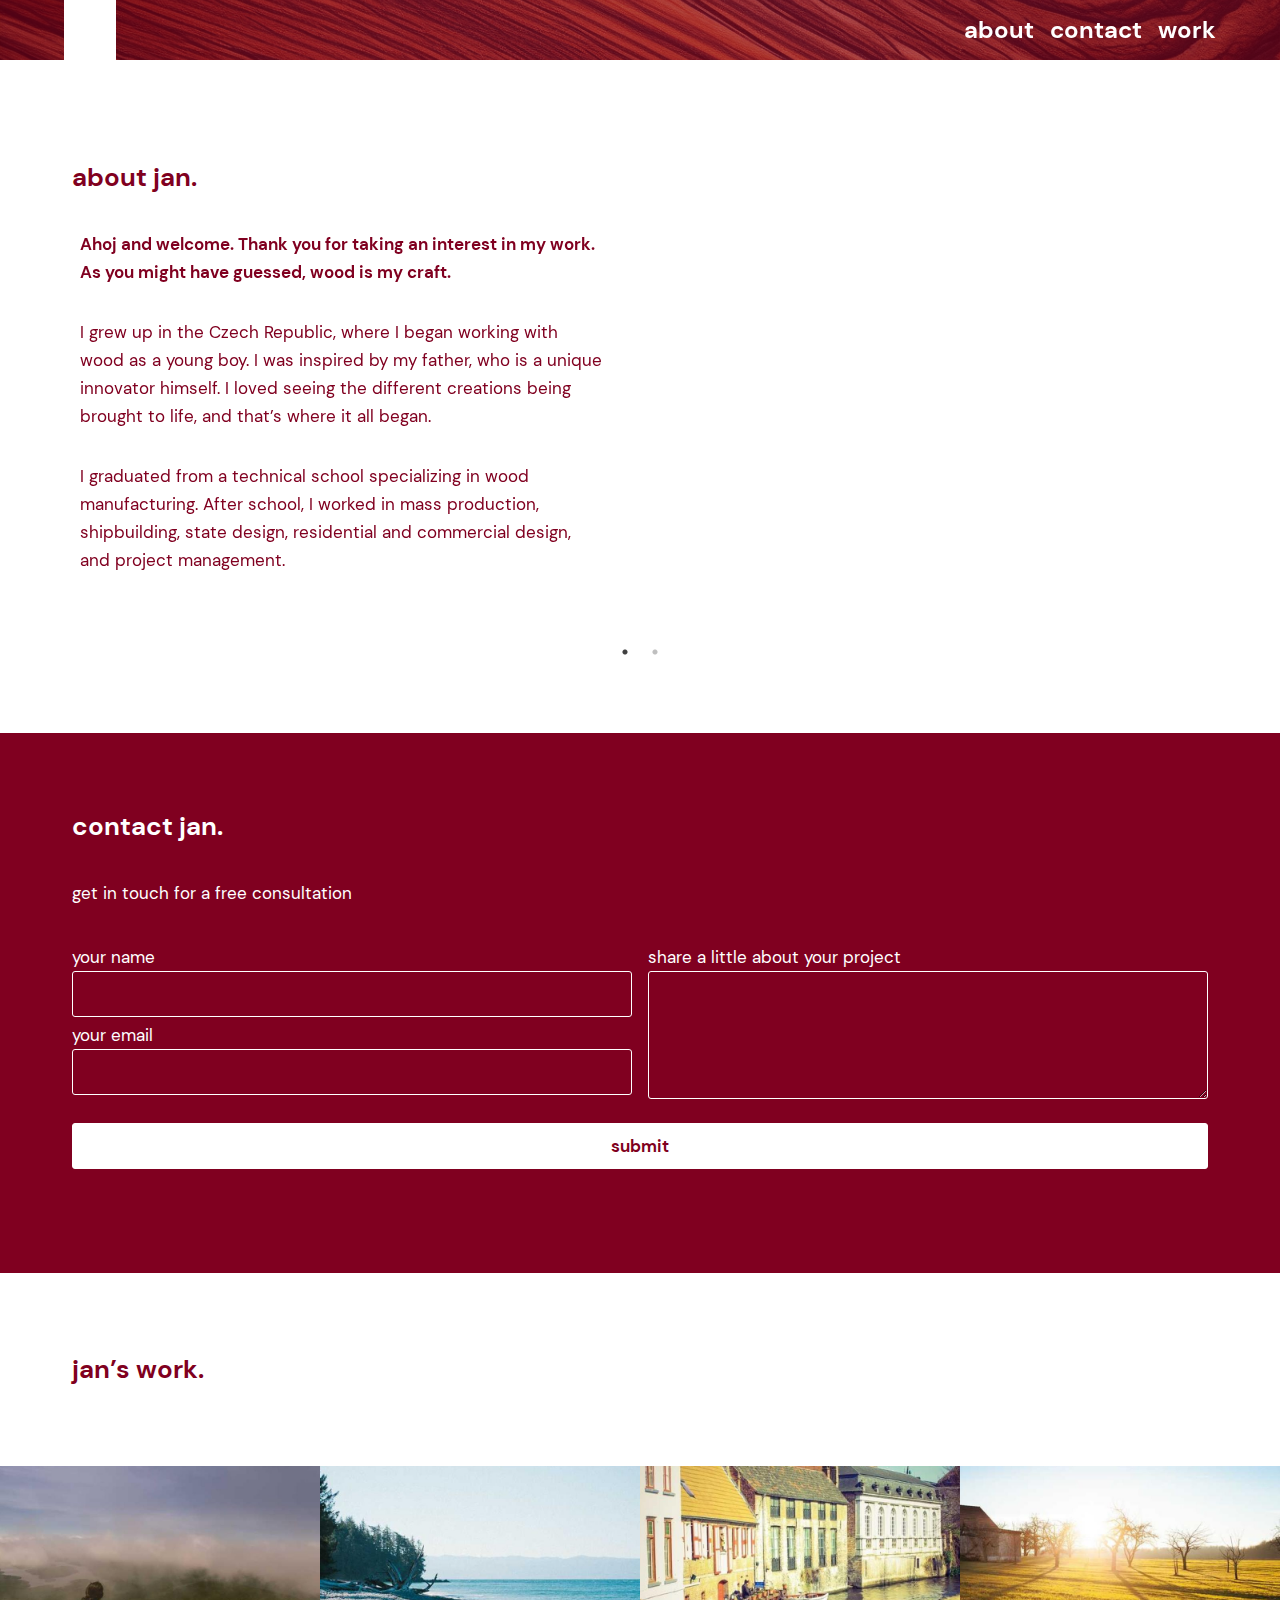
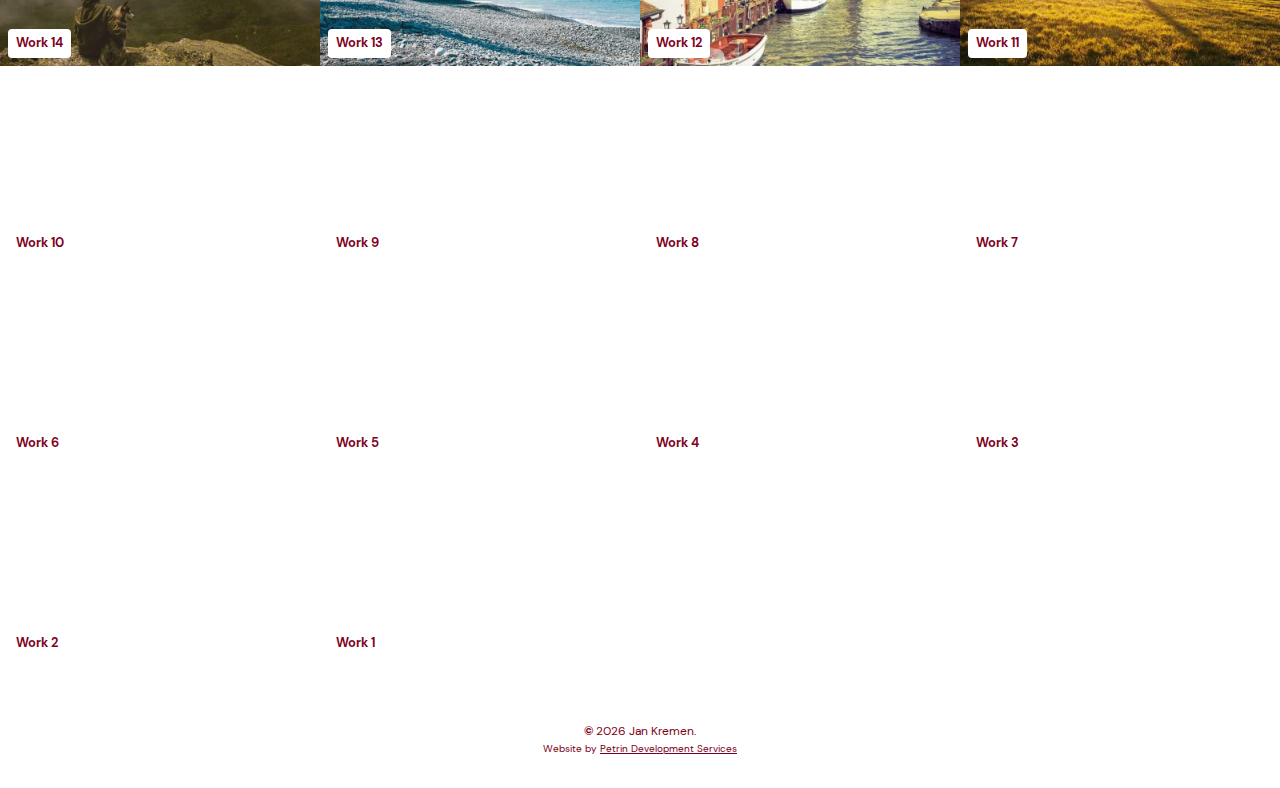
==== commit 3371d11d: "regen" ====
--- a/index.html
+++ b/index.html
@@ -12,7 +12,7 @@
 /*! This file is auto-generated */
 !function(i,n){var o,s,e;function c(e){try{var t={supportTests:e,timestamp:(new Date).valueOf()};sessionStorage.setItem(o,JSON.stringify(t))}catch(e){}}function p(e,t,n){e.clearRect(0,0,e.canvas.width,e.canvas.height),e.fillText(t,0,0);var t=new Uint32Array(e.getImageData(0,0,e.canvas.width,e.canvas.height).data),r=(e.clearRect(0,0,e.canvas.width,e.canvas.height),e.fillText(n,0,0),new Uint32Array(e.getImageData(0,0,e.canvas.width,e.canvas.height).data));return t.every(function(e,t){return e===r[t]})}function u(e,t,n){switch(t){case"flag":return n(e,"🏳️‍⚧️","🏳️​⚧️")?!1:!n(e,"🇺🇳","🇺​🇳")&&!n(e,"🏴󠁧󠁢󠁥󠁮󠁧󠁿","🏴​󠁧​󠁢​󠁥​󠁮​󠁧​󠁿");case"emoji":return!n(e,"🫱🏻‍🫲🏿","🫱🏻​🫲🏿")}return!1}function f(e,t,n){var r="undefined"!=typeof WorkerGlobalScope&&self instanceof WorkerGlobalScope?new OffscreenCanvas(300,150):i.createElement("canvas"),a=r.getContext("2d",{willReadFrequently:!0}),o=(a.textBaseline="top",a.font="600 32px Arial",{});return e.forEach(function(e){o[e]=t(a,e,n)}),o}function t(e){var t=i.createElement("script");t.src=e,t.defer=!0,i.head.appendChild(t)}"undefined"!=typeof Promise&&(o="wpEmojiSettingsSupports",s=["flag","emoji"],n.supports={everything:!0,everythingExceptFlag:!0},e=new Promise(function(e){i.addEventListener("DOMContentLoaded",e,{once:!0})}),new Promise(function(t){var n=function(){try{var e=JSON.parse(sessionStorage.getItem(o));if("object"==typeof e&&"number"==typeof e.timestamp&&(new Date).valueOf()<e.timestamp+604800&&"object"==typeof e.supportTests)return e.supportTests}catch(e){}return null}();if(!n){if("undefined"!=typeof Worker&&"undefined"!=typeof OffscreenCanvas&&"undefined"!=typeof URL&&URL.createObjectURL&&"undefined"!=typeof Blob)try{var e="postMessage("+f.toString()+"("+[JSON.stringify(s),u.toString(),p.toString()].join(",")+"));",r=new Blob([e],{type:"text/javascript"}),a=new Worker(URL.createObjectURL(r),{name:"wpTestEmojiSupports"});return void(a.onmessage=function(e){c(n=e.data),a.terminate(),t(n)})}catch(e){}c(n=f(s,u,p))}t(n)}).then(function(e){for(var t in e)n.supports[t]=e[t],n.supports.everything=n.supports.everything&&n.supports[t],"flag"!==t&&(n.supports.everythingExceptFlag=n.supports.everythingExceptFlag&&n.supports[t]);n.supports.everythingExceptFlag=n.supports.everythingExceptFlag&&!n.supports.flag,n.DOMReady=!1,n.readyCallback=function(){n.DOMReady=!0}}).then(function(){return e}).then(function(){var e;n.supports.everything||(n.readyCallback(),(e=n.source||{}).concatemoji?t(e.concatemoji):e.wpemoji&&e.twemoji&&(t(e.twemoji),t(e.wpemoji)))}))}((window,document),window._wpemojiSettings);
 </script>
-<link rel="stylesheet" id="editor_plus-plugin-frontend-style-css" href="/wp-content/plugins/editorplus/dist/style-gutenberg-frontend-style.css?ver=65946bc4ba842" media="">
+<link rel="stylesheet" id="editor_plus-plugin-frontend-style-css" href="/wp-content/plugins/editorplus/dist/style-gutenberg-frontend-style.css?ver=65946ca0588f0" media="">
 <style id="editor_plus-plugin-frontend-style-inline-css">@font-face {
       font-family: 'eplus-icon';
       src: url('/wp-content/plugins/editorplus/extensions/icon-inserter/fonts/eplus-icon.eot?xs1351');
@@ -221,7 +221,7 @@
 <div class="screen-reader-response">
 <p role="status" aria-live="polite" aria-atomic="true"></p> <ul></ul>
 </div>
-<form action="/?simply_static_page=585#wpcf7-f132-p14-o1" method="post" class="wpcf7-form init" aria-label="Contact form" novalidate="novalidate" data-status="init">
+<form action="/?simply_static_page=918#wpcf7-f132-p14-o1" method="post" class="wpcf7-form init" aria-label="Contact form" novalidate="novalidate" data-status="init">
 <div style="display: none;">
 <input type="hidden" name="_wpcf7" value="132">
 <input type="hidden" name="_wpcf7_version" value="5.8.5">
@@ -400,7 +400,7 @@
 
 <div class="wp-block-template-part">
 <div class="wp-block-group has-global-padding is-layout-constrained wp-block-group-is-layout-constrained" style="padding-top:var(--wp--preset--spacing--30);padding-right:var(--wp--preset--spacing--30);padding-bottom:var(--wp--preset--spacing--30);padding-left:var(--wp--preset--spacing--30)">
-<p class="has-text-align-center" style="font-size:0.75rem"><strong>©</strong> 2024 Jan Kremen.</p>
+<p class="has-text-align-center" style="font-size:0.75rem"><strong>©</strong> <script>document.write(new Date().getFullYear())</script> Jan Kremen.</p>
 
 
 
@@ -408,7 +408,7 @@
 </div>
 </div>
 </div>
-<script src="/wp-content/plugins/editorplus/assets/scripts/frontend.js?ver=65946bc4ba842" id="editor_plus-plugin-frontend-script-js"></script>
+<script src="/wp-content/plugins/editorplus/assets/scripts/frontend.js?ver=65946ca0588f0" id="editor_plus-plugin-frontend-script-js"></script>
 <script src="/wp-content/plugins/carousel-block/dist/assets/vendor/slick/slick.min.js?ver=1702864839" id="carousel-block-slick-js"></script>
 <script src="/wp-content/plugins/carousel-block/blocks/carousel/view.js?ver=1702864839" id="carousel-block-view-js"></script>
 <script id="wp-block-template-skip-link-js-after">( function() {
--- a/wp-content/themes/pds-blocks/theme.css
+++ b/wp-content/themes/pds-blocks/theme.css
@@ -3,7 +3,6 @@
 html,
 body {
   height: 100%;
-  overflow-x: hidden;
   scroll-behavior: smooth;
 }
 
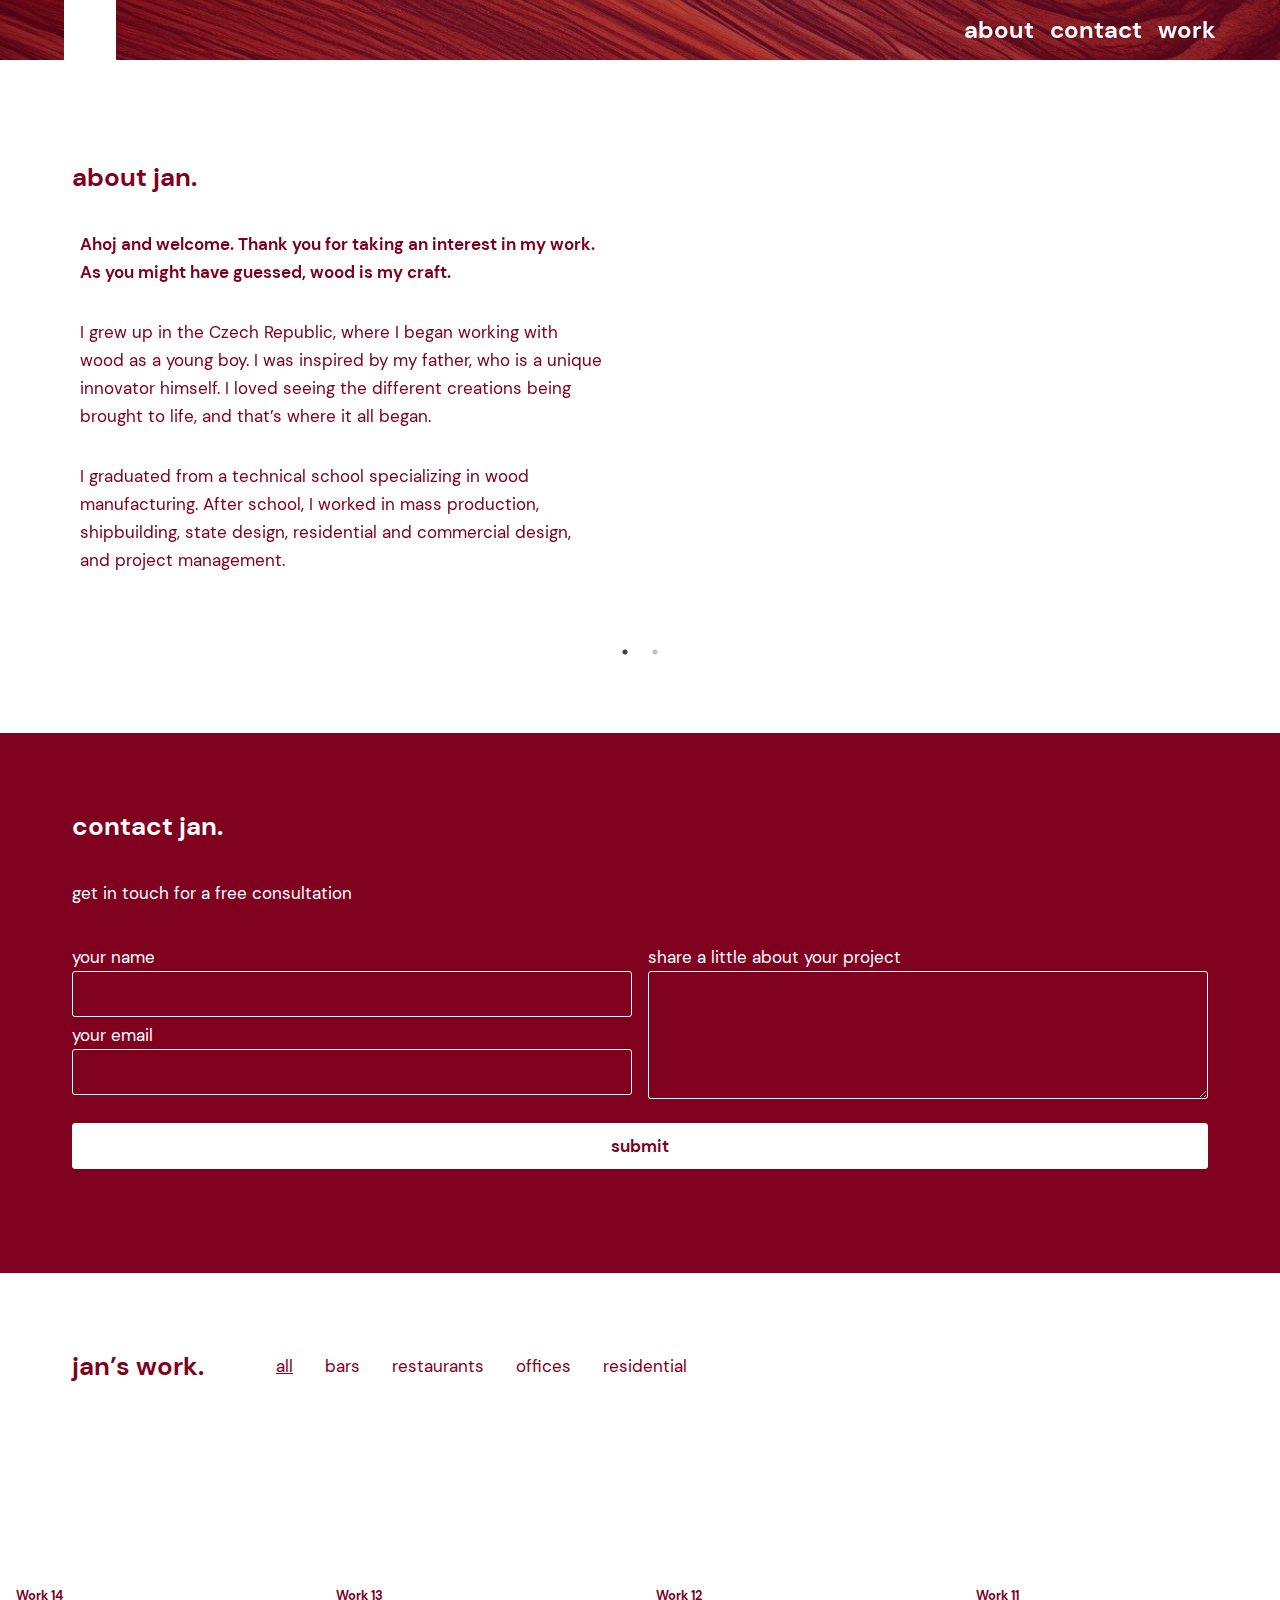
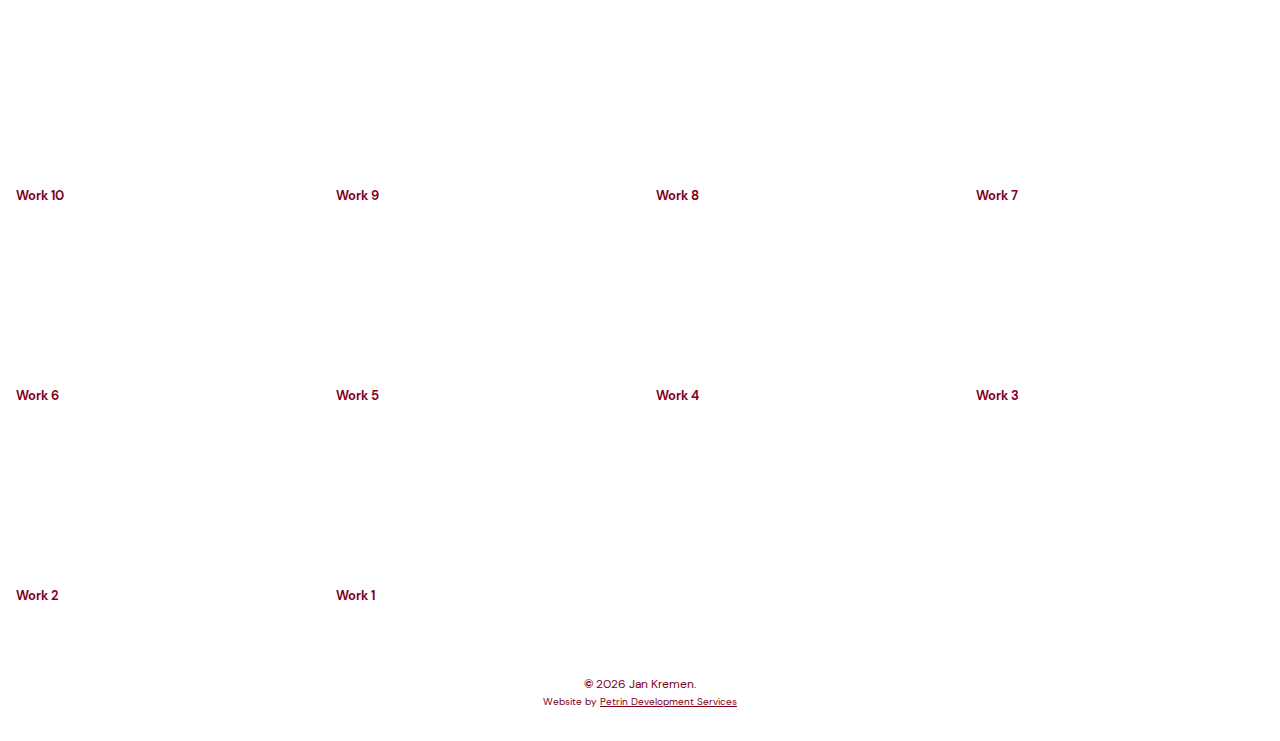
==== commit cdd95691: "regen" ====
--- a/index.html
+++ b/index.html
@@ -12,7 +12,7 @@
 /*! This file is auto-generated */
 !function(i,n){var o,s,e;function c(e){try{var t={supportTests:e,timestamp:(new Date).valueOf()};sessionStorage.setItem(o,JSON.stringify(t))}catch(e){}}function p(e,t,n){e.clearRect(0,0,e.canvas.width,e.canvas.height),e.fillText(t,0,0);var t=new Uint32Array(e.getImageData(0,0,e.canvas.width,e.canvas.height).data),r=(e.clearRect(0,0,e.canvas.width,e.canvas.height),e.fillText(n,0,0),new Uint32Array(e.getImageData(0,0,e.canvas.width,e.canvas.height).data));return t.every(function(e,t){return e===r[t]})}function u(e,t,n){switch(t){case"flag":return n(e,"🏳️‍⚧️","🏳️​⚧️")?!1:!n(e,"🇺🇳","🇺​🇳")&&!n(e,"🏴󠁧󠁢󠁥󠁮󠁧󠁿","🏴​󠁧​󠁢​󠁥​󠁮​󠁧​󠁿");case"emoji":return!n(e,"🫱🏻‍🫲🏿","🫱🏻​🫲🏿")}return!1}function f(e,t,n){var r="undefined"!=typeof WorkerGlobalScope&&self instanceof WorkerGlobalScope?new OffscreenCanvas(300,150):i.createElement("canvas"),a=r.getContext("2d",{willReadFrequently:!0}),o=(a.textBaseline="top",a.font="600 32px Arial",{});return e.forEach(function(e){o[e]=t(a,e,n)}),o}function t(e){var t=i.createElement("script");t.src=e,t.defer=!0,i.head.appendChild(t)}"undefined"!=typeof Promise&&(o="wpEmojiSettingsSupports",s=["flag","emoji"],n.supports={everything:!0,everythingExceptFlag:!0},e=new Promise(function(e){i.addEventListener("DOMContentLoaded",e,{once:!0})}),new Promise(function(t){var n=function(){try{var e=JSON.parse(sessionStorage.getItem(o));if("object"==typeof e&&"number"==typeof e.timestamp&&(new Date).valueOf()<e.timestamp+604800&&"object"==typeof e.supportTests)return e.supportTests}catch(e){}return null}();if(!n){if("undefined"!=typeof Worker&&"undefined"!=typeof OffscreenCanvas&&"undefined"!=typeof URL&&URL.createObjectURL&&"undefined"!=typeof Blob)try{var e="postMessage("+f.toString()+"("+[JSON.stringify(s),u.toString(),p.toString()].join(",")+"));",r=new Blob([e],{type:"text/javascript"}),a=new Worker(URL.createObjectURL(r),{name:"wpTestEmojiSupports"});return void(a.onmessage=function(e){c(n=e.data),a.terminate(),t(n)})}catch(e){}c(n=f(s,u,p))}t(n)}).then(function(e){for(var t in e)n.supports[t]=e[t],n.supports.everything=n.supports.everything&&n.supports[t],"flag"!==t&&(n.supports.everythingExceptFlag=n.supports.everythingExceptFlag&&n.supports[t]);n.supports.everythingExceptFlag=n.supports.everythingExceptFlag&&!n.supports.flag,n.DOMReady=!1,n.readyCallback=function(){n.DOMReady=!0}}).then(function(){return e}).then(function(){var e;n.supports.everything||(n.readyCallback(),(e=n.source||{}).concatemoji?t(e.concatemoji):e.wpemoji&&e.twemoji&&(t(e.twemoji),t(e.wpemoji)))}))}((window,document),window._wpemojiSettings);
 </script>
-<link rel="stylesheet" id="editor_plus-plugin-frontend-style-css" href="/wp-content/plugins/editorplus/dist/style-gutenberg-frontend-style.css?ver=65946ca0588f0" media="">
+<link rel="stylesheet" id="editor_plus-plugin-frontend-style-css" href="/wp-content/plugins/editorplus/dist/style-gutenberg-frontend-style.css?ver=65946d7f21815" media="">
 <style id="editor_plus-plugin-frontend-style-inline-css">@font-face {
       font-family: 'eplus-icon';
       src: url('/wp-content/plugins/editorplus/extensions/icon-inserter/fonts/eplus-icon.eot?xs1351');
@@ -53,7 +53,7 @@
 <link rel="stylesheet" id="coblocks-extensions-css" href="/wp-content/plugins/coblocks/dist/style-coblocks-extensions.css?ver=3.1.5" media="all">
 <link rel="stylesheet" id="coblocks-animation-css" href="/wp-content/plugins/coblocks/dist/style-coblocks-animation.css?ver=d9b2b27566e6a2a85d1b" media="all">
 <style id="global-styles-inline-css">body{--wp--preset--color--black: #000000;--wp--preset--color--cyan-bluish-gray: #abb8c3;--wp--preset--color--white: #fff;--wp--preset--color--pale-pink: #f78da7;--wp--preset--color--vivid-red: #cf2e2e;--wp--preset--color--luminous-vivid-orange: #ff6900;--wp--preset--color--luminous-vivid-amber: #fcb900;--wp--preset--color--light-green-cyan: #7bdcb5;--wp--preset--color--vivid-green-cyan: #00d084;--wp--preset--color--pale-cyan-blue: #8ed1fc;--wp--preset--color--vivid-cyan-blue: #0693e3;--wp--preset--color--vivid-purple: #9b51e0;--wp--preset--color--red: #800020;--wp--preset--color--blue: #003B4D;--wp--preset--gradient--vivid-cyan-blue-to-vivid-purple: linear-gradient(135deg,rgba(6,147,227,1) 0%,rgb(155,81,224) 100%);--wp--preset--gradient--light-green-cyan-to-vivid-green-cyan: linear-gradient(135deg,rgb(122,220,180) 0%,rgb(0,208,130) 100%);--wp--preset--gradient--luminous-vivid-amber-to-luminous-vivid-orange: linear-gradient(135deg,rgba(252,185,0,1) 0%,rgba(255,105,0,1) 100%);--wp--preset--gradient--luminous-vivid-orange-to-vivid-red: linear-gradient(135deg,rgba(255,105,0,1) 0%,rgb(207,46,46) 100%);--wp--preset--gradient--very-light-gray-to-cyan-bluish-gray: linear-gradient(135deg,rgb(238,238,238) 0%,rgb(169,184,195) 100%);--wp--preset--gradient--cool-to-warm-spectrum: linear-gradient(135deg,rgb(74,234,220) 0%,rgb(151,120,209) 20%,rgb(207,42,186) 40%,rgb(238,44,130) 60%,rgb(251,105,98) 80%,rgb(254,248,76) 100%);--wp--preset--gradient--blush-light-purple: linear-gradient(135deg,rgb(255,206,236) 0%,rgb(152,150,240) 100%);--wp--preset--gradient--blush-bordeaux: linear-gradient(135deg,rgb(254,205,165) 0%,rgb(254,45,45) 50%,rgb(107,0,62) 100%);--wp--preset--gradient--luminous-dusk: linear-gradient(135deg,rgb(255,203,112) 0%,rgb(199,81,192) 50%,rgb(65,88,208) 100%);--wp--preset--gradient--pale-ocean: linear-gradient(135deg,rgb(255,245,203) 0%,rgb(182,227,212) 50%,rgb(51,167,181) 100%);--wp--preset--gradient--electric-grass: linear-gradient(135deg,rgb(202,248,128) 0%,rgb(113,206,126) 100%);--wp--preset--gradient--midnight: linear-gradient(135deg,rgb(2,3,129) 0%,rgb(40,116,252) 100%);--wp--preset--font-size--small: clamp(0.875rem, 0.875rem + ((1vw - 0.2rem) * 0.156), 1rem);--wp--preset--font-size--medium: clamp(1rem, 1rem + ((1vw - 0.2rem) * 0.156), 1.125rem);--wp--preset--font-size--large: 1.85rem;--wp--preset--font-size--x-large: 2.25rem;--wp--preset--font-size--xx-large: clamp(4rem, 4rem + ((1vw - 0.2rem) * 7.5), 10rem);--wp--preset--font-family--dm-sans: "DM Sans", sans-serif;--wp--preset--font-family--ibm-plex-mono: 'IBM Plex Mono', monospace;--wp--preset--font-family--inter: "Inter", sans-serif;--wp--preset--font-family--system-font: -apple-system,BlinkMacSystemFont,"Segoe UI",Roboto,Oxygen-Sans,Ubuntu,Cantarell,"Helvetica Neue",sans-serif;--wp--preset--font-family--source-serif-pro: "Source Serif Pro", serif;--wp--preset--spacing--30: clamp(1.5rem, 5vw, 2rem);--wp--preset--spacing--40: clamp(1.8rem, 1.8rem + ((1vw - 0.48rem) * 2.885), 3rem);--wp--preset--spacing--50: clamp(2.5rem, 8vw, 4.5rem);--wp--preset--spacing--60: clamp(3.75rem, 10vw, 7rem);--wp--preset--spacing--70: clamp(5rem, 5.25rem + ((1vw - 0.48rem) * 9.096), 8rem);--wp--preset--spacing--80: clamp(7rem, 14vw, 11rem);--wp--preset--shadow--natural: 6px 6px 9px rgba(0, 0, 0, 0.2);--wp--preset--shadow--deep: 12px 12px 50px rgba(0, 0, 0, 0.4);--wp--preset--shadow--sharp: 6px 6px 0px rgba(0, 0, 0, 0.2);--wp--preset--shadow--outlined: 6px 6px 0px -3px rgba(255, 255, 255, 1), 6px 6px rgba(0, 0, 0, 1);--wp--preset--shadow--crisp: 6px 6px 0px rgba(0, 0, 0, 1);--wp--custom--color--base: var(--wp--preset--color--red);--wp--custom--color--contrast: var(--wp--preset--color--white);--wp--custom--color--accent: var(--wp--preset--color--cool-blue);--wp--custom--default-font: var(--wp--preset--font-family--dm-sans);--wp--custom--tablet-stack: 1200px;--wp--custom--mobile-stack: 600px;}body { margin: 0;--wp--style--global--content-size: min(1600px, 90vw);--wp--style--global--wide-size: min(1600px, 90vw); }.wp-site-blocks { padding-top: var(--wp--style--root--padding-top); padding-bottom: var(--wp--style--root--padding-bottom); }.has-global-padding { padding-right: var(--wp--style--root--padding-right); padding-left: var(--wp--style--root--padding-left); }.has-global-padding :where(.has-global-padding:not(.wp-block-block)) { padding-right: 0; padding-left: 0; }.has-global-padding > .alignfull { margin-right: calc(var(--wp--style--root--padding-right) * -1); margin-left: calc(var(--wp--style--root--padding-left) * -1); }.has-global-padding :where(.has-global-padding:not(.wp-block-block)) > .alignfull { margin-right: 0; margin-left: 0; }.has-global-padding > .alignfull:where(:not(.has-global-padding):not(.is-layout-flex):not(.is-layout-grid)) > :where([class*="wp-block-"]:not(.alignfull):not([class*="__"]),p,h1,h2,h3,h4,h5,h6,ul,ol) { padding-right: var(--wp--style--root--padding-right); padding-left: var(--wp--style--root--padding-left); }.has-global-padding :where(.has-global-padding) > .alignfull:where(:not(.has-global-padding)) > :where([class*="wp-block-"]:not(.alignfull):not([class*="__"]),p,h1,h2,h3,h4,h5,h6,ul,ol) { padding-right: 0; padding-left: 0; }.wp-site-blocks > .alignleft { float: left; margin-right: 2em; }.wp-site-blocks > .alignright { float: right; margin-left: 2em; }.wp-site-blocks > .aligncenter { justify-content: center; margin-left: auto; margin-right: auto; }:where(.wp-site-blocks) > * { margin-block-start: 1.5rem; margin-block-end: 0; }:where(.wp-site-blocks) > :first-child:first-child { margin-block-start: 0; }:where(.wp-site-blocks) > :last-child:last-child { margin-block-end: 0; }body { --wp--style--block-gap: 1.5rem; }:where(body .is-layout-flow)  > :first-child:first-child{margin-block-start: 0;}:where(body .is-layout-flow)  > :last-child:last-child{margin-block-end: 0;}:where(body .is-layout-flow)  > *{margin-block-start: 1.5rem;margin-block-end: 0;}:where(body .is-layout-constrained)  > :first-child:first-child{margin-block-start: 0;}:where(body .is-layout-constrained)  > :last-child:last-child{margin-block-end: 0;}:where(body .is-layout-constrained)  > *{margin-block-start: 1.5rem;margin-block-end: 0;}:where(body .is-layout-flex) {gap: 1.5rem;}:where(body .is-layout-grid) {gap: 1.5rem;}body .is-layout-flow > .alignleft{float: left;margin-inline-start: 0;margin-inline-end: 2em;}body .is-layout-flow > .alignright{float: right;margin-inline-start: 2em;margin-inline-end: 0;}body .is-layout-flow > .aligncenter{margin-left: auto !important;margin-right: auto !important;}body .is-layout-constrained > .alignleft{float: left;margin-inline-start: 0;margin-inline-end: 2em;}body .is-layout-constrained > .alignright{float: right;margin-inline-start: 2em;margin-inline-end: 0;}body .is-layout-constrained > .aligncenter{margin-left: auto !important;margin-right: auto !important;}body .is-layout-constrained > :where(:not(.alignleft):not(.alignright):not(.alignfull)){max-width: var(--wp--style--global--content-size);margin-left: auto !important;margin-right: auto !important;}body .is-layout-constrained > .alignwide{max-width: var(--wp--style--global--wide-size);}body .is-layout-flex{display: flex;}body .is-layout-flex{flex-wrap: wrap;align-items: center;}body .is-layout-flex > *{margin: 0;}body .is-layout-grid{display: grid;}body .is-layout-grid > *{margin: 0;}body{background-color: var(--wp--custom--color--contrast);color: var(--wp--custom--color--base);font-family: var(--wp--custom--default-font);font-size: var(--wp--preset--font-size--medium);line-height: 1.6;--wp--style--root--padding-top: 0;--wp--style--root--padding-right: 0;--wp--style--root--padding-bottom: 0;--wp--style--root--padding-left: 0;}a:where(:not(.wp-element-button)){color: var(--wp--custom--color--accent);text-decoration: underline;}a:where(:not(.wp-element-button)):hover{text-decoration: none;}a:where(:not(.wp-element-button)):focus{text-decoration: underline dashed;}a:where(:not(.wp-element-button)):active{color: var(--wp--custom--color--accent);text-decoration: none;}.wp-element-button, .wp-block-button__link{background-color: var(--wp--custom--color--base);border-radius: 0;border-color: var(--wp--custom--color--base);border-width: 2px;color: var(--wp--custom--color--contrast);font-family: inherit;font-size: inherit;line-height: inherit;padding: calc(0.667em + 2px) calc(1.333em + 2px);text-decoration: none;}.wp-element-button:visited, .wp-block-button__link:visited{color: var(--wp--custom--color--accent);}.wp-element-button:hover, .wp-block-button__link:hover{background-color: transparent;border-color: var(--wp--custom--color--contrast);border-width: 2px;color: var(--wp--custom--color--base);}.wp-element-button:focus, .wp-block-button__link:focus{background-color: var(--wp--custom--color--contrast);color: var(--wp--custom--color--base);}.wp-element-button:active, .wp-block-button__link:active{background-color: var(--wp--custom--color--contrast);color: var(--wp--custom--color--base);}.has-black-color{color: var(--wp--preset--color--black) !important;}.has-cyan-bluish-gray-color{color: var(--wp--preset--color--cyan-bluish-gray) !important;}.has-white-color{color: var(--wp--preset--color--white) !important;}.has-pale-pink-color{color: var(--wp--preset--color--pale-pink) !important;}.has-vivid-red-color{color: var(--wp--preset--color--vivid-red) !important;}.has-luminous-vivid-orange-color{color: var(--wp--preset--color--luminous-vivid-orange) !important;}.has-luminous-vivid-amber-color{color: var(--wp--preset--color--luminous-vivid-amber) !important;}.has-light-green-cyan-color{color: var(--wp--preset--color--light-green-cyan) !important;}.has-vivid-green-cyan-color{color: var(--wp--preset--color--vivid-green-cyan) !important;}.has-pale-cyan-blue-color{color: var(--wp--preset--color--pale-cyan-blue) !important;}.has-vivid-cyan-blue-color{color: var(--wp--preset--color--vivid-cyan-blue) !important;}.has-vivid-purple-color{color: var(--wp--preset--color--vivid-purple) !important;}.has-red-color{color: var(--wp--preset--color--red) !important;}.has-blue-color{color: var(--wp--preset--color--blue) !important;}.has-black-background-color{background-color: var(--wp--preset--color--black) !important;}.has-cyan-bluish-gray-background-color{background-color: var(--wp--preset--color--cyan-bluish-gray) !important;}.has-white-background-color{background-color: var(--wp--preset--color--white) !important;}.has-pale-pink-background-color{background-color: var(--wp--preset--color--pale-pink) !important;}.has-vivid-red-background-color{background-color: var(--wp--preset--color--vivid-red) !important;}.has-luminous-vivid-orange-background-color{background-color: var(--wp--preset--color--luminous-vivid-orange) !important;}.has-luminous-vivid-amber-background-color{background-color: var(--wp--preset--color--luminous-vivid-amber) !important;}.has-light-green-cyan-background-color{background-color: var(--wp--preset--color--light-green-cyan) !important;}.has-vivid-green-cyan-background-color{background-color: var(--wp--preset--color--vivid-green-cyan) !important;}.has-pale-cyan-blue-background-color{background-color: var(--wp--preset--color--pale-cyan-blue) !important;}.has-vivid-cyan-blue-background-color{background-color: var(--wp--preset--color--vivid-cyan-blue) !important;}.has-vivid-purple-background-color{background-color: var(--wp--preset--color--vivid-purple) !important;}.has-red-background-color{background-color: var(--wp--preset--color--red) !important;}.has-blue-background-color{background-color: var(--wp--preset--color--blue) !important;}.has-black-border-color{border-color: var(--wp--preset--color--black) !important;}.has-cyan-bluish-gray-border-color{border-color: var(--wp--preset--color--cyan-bluish-gray) !important;}.has-white-border-color{border-color: var(--wp--preset--color--white) !important;}.has-pale-pink-border-color{border-color: var(--wp--preset--color--pale-pink) !important;}.has-vivid-red-border-color{border-color: var(--wp--preset--color--vivid-red) !important;}.has-luminous-vivid-orange-border-color{border-color: var(--wp--preset--color--luminous-vivid-orange) !important;}.has-luminous-vivid-amber-border-color{border-color: var(--wp--preset--color--luminous-vivid-amber) !important;}.has-light-green-cyan-border-color{border-color: var(--wp--preset--color--light-green-cyan) !important;}.has-vivid-green-cyan-border-color{border-color: var(--wp--preset--color--vivid-green-cyan) !important;}.has-pale-cyan-blue-border-color{border-color: var(--wp--preset--color--pale-cyan-blue) !important;}.has-vivid-cyan-blue-border-color{border-color: var(--wp--preset--color--vivid-cyan-blue) !important;}.has-vivid-purple-border-color{border-color: var(--wp--preset--color--vivid-purple) !important;}.has-red-border-color{border-color: var(--wp--preset--color--red) !important;}.has-blue-border-color{border-color: var(--wp--preset--color--blue) !important;}.has-vivid-cyan-blue-to-vivid-purple-gradient-background{background: var(--wp--preset--gradient--vivid-cyan-blue-to-vivid-purple) !important;}.has-light-green-cyan-to-vivid-green-cyan-gradient-background{background: var(--wp--preset--gradient--light-green-cyan-to-vivid-green-cyan) !important;}.has-luminous-vivid-amber-to-luminous-vivid-orange-gradient-background{background: var(--wp--preset--gradient--luminous-vivid-amber-to-luminous-vivid-orange) !important;}.has-luminous-vivid-orange-to-vivid-red-gradient-background{background: var(--wp--preset--gradient--luminous-vivid-orange-to-vivid-red) !important;}.has-very-light-gray-to-cyan-bluish-gray-gradient-background{background: var(--wp--preset--gradient--very-light-gray-to-cyan-bluish-gray) !important;}.has-cool-to-warm-spectrum-gradient-background{background: var(--wp--preset--gradient--cool-to-warm-spectrum) !important;}.has-blush-light-purple-gradient-background{background: var(--wp--preset--gradient--blush-light-purple) !important;}.has-blush-bordeaux-gradient-background{background: var(--wp--preset--gradient--blush-bordeaux) !important;}.has-luminous-dusk-gradient-background{background: var(--wp--preset--gradient--luminous-dusk) !important;}.has-pale-ocean-gradient-background{background: var(--wp--preset--gradient--pale-ocean) !important;}.has-electric-grass-gradient-background{background: var(--wp--preset--gradient--electric-grass) !important;}.has-midnight-gradient-background{background: var(--wp--preset--gradient--midnight) !important;}.has-small-font-size{font-size: var(--wp--preset--font-size--small) !important;}.has-medium-font-size{font-size: var(--wp--preset--font-size--medium) !important;}.has-large-font-size{font-size: var(--wp--preset--font-size--large) !important;}.has-x-large-font-size{font-size: var(--wp--preset--font-size--x-large) !important;}.has-xx-large-font-size{font-size: var(--wp--preset--font-size--xx-large) !important;}.has-dm-sans-font-family{font-family: var(--wp--preset--font-family--dm-sans) !important;}.has-ibm-plex-mono-font-family{font-family: var(--wp--preset--font-family--ibm-plex-mono) !important;}.has-inter-font-family{font-family: var(--wp--preset--font-family--inter) !important;}.has-system-font-font-family{font-family: var(--wp--preset--font-family--system-font) !important;}.has-source-serif-pro-font-family{font-family: var(--wp--preset--font-family--source-serif-pro) !important;}</style>
-<style id="core-block-supports-inline-css">.wp-container-core-column-layout-1.wp-container-core-column-layout-1 > *{margin-block-start:0;margin-block-end:0;}.wp-container-core-column-layout-1.wp-container-core-column-layout-1.wp-container-core-column-layout-1.wp-container-core-column-layout-1 > * + *{margin-block-start:var(--wp--preset--spacing--30);margin-block-end:0;}.wp-container-core-columns-layout-1.wp-container-core-columns-layout-1{flex-wrap:nowrap;gap:var(--wp--preset--spacing--50) var(--wp--preset--spacing--50);}.wp-container-core-column-layout-4.wp-container-core-column-layout-4 > *{margin-block-start:0;margin-block-end:0;}.wp-container-core-column-layout-4.wp-container-core-column-layout-4.wp-container-core-column-layout-4.wp-container-core-column-layout-4 > * + *{margin-block-start:var(--wp--preset--spacing--30);margin-block-end:0;}.wp-container-core-columns-layout-2.wp-container-core-columns-layout-2{flex-wrap:nowrap;gap:var(--wp--preset--spacing--50) var(--wp--preset--spacing--50);}.wp-container-core-group-layout-1.wp-container-core-group-layout-1 > :where(:not(.alignleft):not(.alignright):not(.alignfull)){max-width:1600px;margin-left:auto !important;margin-right:auto !important;}.wp-container-core-group-layout-1.wp-container-core-group-layout-1 > .alignwide{max-width:1600px;}.wp-container-core-group-layout-1.wp-container-core-group-layout-1 .alignfull{max-width:none;}.wp-container-core-group-layout-1.wp-container-core-group-layout-1 > .alignfull{margin-right:calc(var(--wp--preset--spacing--50) * -1);margin-left:calc(var(--wp--preset--spacing--50) * -1);}.wp-container-core-group-layout-1.wp-container-core-group-layout-1 > *{margin-block-start:0;margin-block-end:0;}.wp-container-core-group-layout-1.wp-container-core-group-layout-1.wp-container-core-group-layout-1.wp-container-core-group-layout-1 > * + *{margin-block-start:var(--wp--preset--spacing--30);margin-block-end:0;}.wp-elements-0292f27bcb0338abcd496a642f6afefa a{color:var(--wp--preset--color--white);}.wp-container-core-group-layout-3.wp-container-core-group-layout-3 > :where(:not(.alignleft):not(.alignright):not(.alignfull)){max-width:1600px;margin-left:auto !important;margin-right:auto !important;}.wp-container-core-group-layout-3.wp-container-core-group-layout-3 > .alignwide{max-width:1600px;}.wp-container-core-group-layout-3.wp-container-core-group-layout-3 .alignfull{max-width:none;}.wp-container-core-group-layout-3.wp-container-core-group-layout-3 > *{margin-block-start:0;margin-block-end:0;}.wp-container-core-group-layout-3.wp-container-core-group-layout-3.wp-container-core-group-layout-3.wp-container-core-group-layout-3 > * + *{margin-block-start:var(--wp--preset--spacing--30);margin-block-end:0;}.wp-container-core-group-layout-4.wp-container-core-group-layout-4 > :where(:not(.alignleft):not(.alignright):not(.alignfull)){max-width:1600px;margin-left:auto !important;margin-right:auto !important;}.wp-container-core-group-layout-4.wp-container-core-group-layout-4 > .alignwide{max-width:1001610000%;}.wp-container-core-group-layout-4.wp-container-core-group-layout-4 .alignfull{max-width:none;}.wp-container-core-group-layout-4.wp-container-core-group-layout-4 > .alignfull{margin-right:calc(var(--wp--preset--spacing--50) * -1);margin-left:calc(var(--wp--preset--spacing--50) * -1);}.wp-container-core-group-layout-4.wp-container-core-group-layout-4 > *{margin-block-start:0;margin-block-end:0;}.wp-container-core-group-layout-4.wp-container-core-group-layout-4.wp-container-core-group-layout-4.wp-container-core-group-layout-4 > * + *{margin-block-start:var(--wp--preset--spacing--30);margin-block-end:0;}.wp-container-core-group-layout-5.wp-container-core-group-layout-5 > :where(:not(.alignleft):not(.alignright):not(.alignfull)){max-width:1600px;margin-left:0 !important;margin-right:auto !important;}.wp-container-core-group-layout-5.wp-container-core-group-layout-5 > .alignwide{max-width:1600px;}.wp-container-core-group-layout-5.wp-container-core-group-layout-5 .alignfull{max-width:none;}.wp-container-core-group-layout-5.wp-container-core-group-layout-5 > .alignfull{margin-right:calc(0 * -1);margin-left:calc(0 * -1);}.wp-elements-fdb4b59535222d680cc5350f3a798dbf a{color:var(--wp--preset--color--red);}.wp-container-core-post-template-layout-1.wp-container-core-post-template-layout-1{grid-template-columns:repeat(4, minmax(0, 1fr));gap:0;}.wp-container-core-group-layout-20.wp-container-core-group-layout-20 > :where(:not(.alignleft):not(.alignright):not(.alignfull)){max-width:1600px;margin-left:auto !important;margin-right:auto !important;}.wp-container-core-group-layout-20.wp-container-core-group-layout-20 > .alignwide{max-width:1600px;}.wp-container-core-group-layout-20.wp-container-core-group-layout-20 .alignfull{max-width:none;}.wp-container-core-group-layout-20.wp-container-core-group-layout-20 > .alignfull{margin-right:calc(var(--wp--preset--spacing--50) * -1);margin-left:calc(var(--wp--preset--spacing--50) * -1);}.wp-container-core-group-layout-20.wp-container-core-group-layout-20 > *{margin-block-start:0;margin-block-end:0;}.wp-container-core-group-layout-20.wp-container-core-group-layout-20.wp-container-core-group-layout-20.wp-container-core-group-layout-20 > * + *{margin-block-start:var(--wp--preset--spacing--30);margin-block-end:0;}.wp-container-core-post-content-layout-1.wp-container-core-post-content-layout-1 > :where(:not(.alignleft):not(.alignright):not(.alignfull)){max-width:100%;margin-left:auto !important;margin-right:auto !important;}.wp-container-core-post-content-layout-1.wp-container-core-post-content-layout-1 > .alignwide{max-width:100%;}.wp-container-core-post-content-layout-1.wp-container-core-post-content-layout-1 .alignfull{max-width:none;}</style>
+<style id="core-block-supports-inline-css">.wp-container-core-column-layout-1.wp-container-core-column-layout-1 > *{margin-block-start:0;margin-block-end:0;}.wp-container-core-column-layout-1.wp-container-core-column-layout-1.wp-container-core-column-layout-1.wp-container-core-column-layout-1 > * + *{margin-block-start:var(--wp--preset--spacing--30);margin-block-end:0;}.wp-container-core-columns-layout-1.wp-container-core-columns-layout-1{flex-wrap:nowrap;gap:var(--wp--preset--spacing--50) var(--wp--preset--spacing--50);}.wp-container-core-column-layout-4.wp-container-core-column-layout-4 > *{margin-block-start:0;margin-block-end:0;}.wp-container-core-column-layout-4.wp-container-core-column-layout-4.wp-container-core-column-layout-4.wp-container-core-column-layout-4 > * + *{margin-block-start:var(--wp--preset--spacing--30);margin-block-end:0;}.wp-container-core-columns-layout-2.wp-container-core-columns-layout-2{flex-wrap:nowrap;gap:var(--wp--preset--spacing--50) var(--wp--preset--spacing--50);}.wp-container-core-group-layout-1.wp-container-core-group-layout-1 > :where(:not(.alignleft):not(.alignright):not(.alignfull)){max-width:1600px;margin-left:auto !important;margin-right:auto !important;}.wp-container-core-group-layout-1.wp-container-core-group-layout-1 > .alignwide{max-width:100%;}.wp-container-core-group-layout-1.wp-container-core-group-layout-1 .alignfull{max-width:none;}.wp-container-core-group-layout-1.wp-container-core-group-layout-1 > .alignfull{margin-right:calc(var(--wp--preset--spacing--50) * -1);margin-left:calc(var(--wp--preset--spacing--50) * -1);}.wp-container-core-group-layout-1.wp-container-core-group-layout-1 > *{margin-block-start:0;margin-block-end:0;}.wp-container-core-group-layout-1.wp-container-core-group-layout-1.wp-container-core-group-layout-1.wp-container-core-group-layout-1 > * + *{margin-block-start:var(--wp--preset--spacing--30);margin-block-end:0;}.wp-elements-6338ffbf040a9c4310649cbe36396441 a{color:var(--wp--preset--color--white);}.wp-container-core-group-layout-3.wp-container-core-group-layout-3 > :where(:not(.alignleft):not(.alignright):not(.alignfull)){max-width:1600px;margin-left:auto !important;margin-right:auto !important;}.wp-container-core-group-layout-3.wp-container-core-group-layout-3 > .alignwide{max-width:100%;}.wp-container-core-group-layout-3.wp-container-core-group-layout-3 .alignfull{max-width:none;}.wp-container-core-group-layout-3.wp-container-core-group-layout-3 > .alignfull{margin-right:calc(var(--wp--preset--spacing--50) * -1);margin-left:calc(var(--wp--preset--spacing--50) * -1);}.wp-container-core-group-layout-3.wp-container-core-group-layout-3 > *{margin-block-start:0;margin-block-end:0;}.wp-container-core-group-layout-3.wp-container-core-group-layout-3.wp-container-core-group-layout-3.wp-container-core-group-layout-3 > * + *{margin-block-start:var(--wp--preset--spacing--30);margin-block-end:0;}.wp-container-core-group-layout-4.wp-container-core-group-layout-4{gap:var(--wp--preset--spacing--30);}.wp-container-core-group-layout-5.wp-container-core-group-layout-5{gap:var(--wp--preset--spacing--50);}.wp-elements-fdb4b59535222d680cc5350f3a798dbf a{color:var(--wp--preset--color--red);}.wp-container-core-post-template-layout-1.wp-container-core-post-template-layout-1{grid-template-columns:repeat(4, minmax(0, 1fr));gap:0;}.wp-container-core-group-layout-20.wp-container-core-group-layout-20 > :where(:not(.alignleft):not(.alignright):not(.alignfull)){max-width:1600px;margin-left:auto !important;margin-right:auto !important;}.wp-container-core-group-layout-20.wp-container-core-group-layout-20 > .alignwide{max-width:100%;}.wp-container-core-group-layout-20.wp-container-core-group-layout-20 .alignfull{max-width:none;}.wp-container-core-group-layout-20.wp-container-core-group-layout-20 > .alignfull{margin-right:calc(var(--wp--preset--spacing--50) * -1);margin-left:calc(var(--wp--preset--spacing--50) * -1);}.wp-container-core-group-layout-20.wp-container-core-group-layout-20 > *{margin-block-start:0;margin-block-end:0;}.wp-container-core-group-layout-20.wp-container-core-group-layout-20.wp-container-core-group-layout-20.wp-container-core-group-layout-20 > * + *{margin-block-start:var(--wp--preset--spacing--30);margin-block-end:0;}.wp-container-core-post-content-layout-1.wp-container-core-post-content-layout-1 > :where(:not(.alignleft):not(.alignright):not(.alignfull)){max-width:100%;margin-left:auto !important;margin-right:auto !important;}.wp-container-core-post-content-layout-1.wp-container-core-post-content-layout-1 > .alignwide{max-width:100%;}.wp-container-core-post-content-layout-1.wp-container-core-post-content-layout-1 .alignfull{max-width:none;}</style>
 <style id="wp-block-template-skip-link-inline-css">.skip-link.screen-reader-text {
 			border: 0;
 			clip: rect(1px,1px,1px,1px);
@@ -97,7 +97,7 @@
 <link rel="shortlink" href="/">
 <link rel="alternate" type="application/json+oembed" href="/wp-json/oembed/1.0/embed?url=http%3A%2F%2F%2F">
 <link rel="alternate" type="text/xml+oembed" href="/wp-json/oembed/1.0/embed?url=http%3A%2F%2F%2F#038;format=xml">
-			<style id="editorplus-generated-styles-header">.eplus-styles-uid-efc983{grid-template-columns:repeat(1,1fr);list-style-type:disc}@media (max-width:981px){.eplus-styles-uid-efc983{list-style-type:}}@media (max-width:600px){.eplus-styles-uid-efc983{list-style-type:}}.eplus-styles-uid-efc983:hover{list-style-type:}form input,form textarea,form select,form button{margin:0;padding:.5rem;color:white;border:1px solid white;border-radius:3px;outline:0;font-size:100%;vertical-align:baseline;background:transparent;box-sizing:border-box;-webkit-appearance:none}button{cursor:pointer}form{margin:0;padding:0}.wpcf7-not-valid-tip{color:yellow}</style>
+			<style id="editorplus-generated-styles-header">.eplus-styles-uid-3302f9{grid-template-columns:repeat(1,1fr);list-style-type:disc}@media (max-width:981px){.eplus-styles-uid-3302f9{list-style-type:}}@media (max-width:600px){.eplus-styles-uid-3302f9{list-style-type:}}.eplus-styles-uid-3302f9:hover{list-style-type:}form input,form textarea,form select,form button{margin:0;padding:.5rem;color:white;border:1px solid white;border-radius:3px;outline:0;font-size:100%;vertical-align:baseline;background:transparent;box-sizing:border-box;-webkit-appearance:none}button{cursor:pointer}form{margin:0;padding:0}.wpcf7-not-valid-tip{color:yellow}</style>
 <style id="wp-fonts-local">@font-face{font-family:"DM Sans";font-style:normal;font-weight:400;font-display:fallback;src:url('/wp-content/themes/pds-blocks/fonts/dm-sans/DMSans-Regular.woff2') format('woff2');font-stretch:normal;}
 @font-face{font-family:"DM Sans";font-style:italic;font-weight:400;font-display:fallback;src:url('/wp-content/themes/pds-blocks/fonts/dm-sans/DMSans-Regular-Italic.woff2') format('woff2');font-stretch:normal;}
 @font-face{font-family:"DM Sans";font-style:normal;font-weight:700;font-display:fallback;src:url('/wp-content/themes/pds-blocks/fonts/dm-sans/DMSans-Bold.woff2') format('woff2');font-stretch:normal;}
@@ -144,7 +144,7 @@
 
 
 <div class="wp-block-cb-carousel cb-single-slide" data-slick="{&quot;slidesToShow&quot;:1,&quot;slidesToScroll&quot;:1,&quot;speed&quot;:300,&quot;arrows&quot;:false,&quot;dots&quot;:true,&quot;autoplay&quot;:false,&quot;autoplaySpeed&quot;:3000,&quot;infinite&quot;:false,&quot;responsive&quot;:[{&quot;breakpoint&quot;:769,&quot;settings&quot;:{&quot;slidesToShow&quot;:1,&quot;slidesToScroll&quot;:1}}]}">
-<div class="wp-block-cb-slide"><div class=" wp-block-columns are-vertically-aligned-top eplus-wrapper is-layout-flex wp-container-core-columns-layout-1 wp-block-columns-is-layout-flex eplus-styles-uid-3c27aa" style="padding-top:0;padding-right:0;padding-bottom:0;padding-left:0">
+<div class="wp-block-cb-slide"><div class=" wp-block-columns are-vertically-aligned-top eplus-wrapper is-layout-flex wp-container-core-columns-layout-1 wp-block-columns-is-layout-flex eplus-styles-uid-a29329" style="padding-top:0;padding-right:0;padding-bottom:0;padding-left:0">
 <div class=" wp-block-column is-vertically-aligned-top eplus-wrapper is-layout-flow wp-container-core-column-layout-1 wp-block-column-is-layout-flow" style="padding-top:0;padding-right:0;padding-bottom:0;padding-left:0">
 <p class=" eplus-wrapper"><strong>Ahoj and welcome. Thank you for taking an interest in my work. As you might have guessed, wood is my craft.</strong></p>
 
@@ -166,7 +166,7 @@
 
 
 
-<div class="wp-block-cb-slide"><div class=" wp-block-columns are-vertically-aligned-top eplus-wrapper is-layout-flex wp-container-core-columns-layout-2 wp-block-columns-is-layout-flex eplus-styles-uid-e07576" style="padding-top:0;padding-right:0;padding-bottom:0;padding-left:0">
+<div class="wp-block-cb-slide"><div class=" wp-block-columns are-vertically-aligned-top eplus-wrapper is-layout-flex wp-container-core-columns-layout-2 wp-block-columns-is-layout-flex eplus-styles-uid-b76adf" style="padding-top:0;padding-right:0;padding-bottom:0;padding-left:0">
 <div class=" wp-block-column is-vertically-aligned-top eplus-wrapper is-layout-flow wp-block-column-is-layout-flow">
 <figure class=" wp-block-image size-large eplus-wrapper"><img decoding="async" src="https://picsum.photos/801" alt="" style="aspect-ratio:3/2;object-fit:cover"></figure>
 </div>
@@ -181,7 +181,7 @@
 <p class=" eplus-wrapper">Some of my clients include:</p>
 
 
-<ul class=" eplus-wrapper eplus-styles-uid-efc983">
+<ul class=" eplus-wrapper eplus-styles-uid-3302f9">
 <li class=" eplus-wrapper">Czech National Theatre, Director- Robert Wilson, Architect-Christian Wassmann</li>
 
 
@@ -206,14 +206,10 @@
 
 
 
-<div class=" wp-block-group alignfull has-white-color has-red-background-color has-text-color has-background has-link-color eplus-wrapper wp-elements-0292f27bcb0338abcd496a642f6afefa has-global-padding is-layout-constrained wp-container-core-group-layout-4 wp-block-group-is-layout-constrained" id="contact" style="padding-top:var(--wp--preset--spacing--50);padding-right:var(--wp--preset--spacing--50);padding-bottom:var(--wp--preset--spacing--50);padding-left:var(--wp--preset--spacing--50)">
-<div class=" wp-block-group eplus-wrapper has-global-padding is-layout-constrained wp-container-core-group-layout-3 wp-block-group-is-layout-constrained">
-<h2 class=" wp-block-heading eplus-wrapper" style="text-transform:lowercase">Contact Jan</h2>
-
-
-
-<p class=" eplus-wrapper">get in touch for a free consultation</p>
-
+<div class=" wp-block-group alignfull has-white-color has-red-background-color has-text-color has-background has-link-color eplus-wrapper wp-elements-6338ffbf040a9c4310649cbe36396441 has-global-padding is-layout-constrained wp-container-core-group-layout-3 wp-block-group-is-layout-constrained" id="contact" style="padding-top:var(--wp--preset--spacing--50);padding-right:var(--wp--preset--spacing--50);padding-bottom:var(--wp--preset--spacing--50);padding-left:var(--wp--preset--spacing--50)">
+<h2 class=" wp-block-heading eplus-wrapper eplus-styles-uid-0d4a50" style="text-transform:lowercase">Contact Jan</h2>
+
+<p class=" eplus-wrapper eplus-styles-uid-0d4a50">get in touch for a free consultation</p>
 
 <div class=" wp-block-group eplus-wrapper has-global-padding is-layout-constrained wp-block-group-is-layout-constrained eplus-styles-uid-0d4a50">
 <div class="wp-block-contact-form-7-contact-form-selector">
@@ -221,7 +217,7 @@
 <div class="screen-reader-response">
 <p role="status" aria-live="polite" aria-atomic="true"></p> <ul></ul>
 </div>
-<form action="/?simply_static_page=918#wpcf7-f132-p14-o1" method="post" class="wpcf7-form init" aria-label="Contact form" novalidate="novalidate" data-status="init">
+<form action="/?simply_static_page=1029#wpcf7-f132-p14-o1" method="post" class="wpcf7-form init" aria-label="Contact form" novalidate="novalidate" data-status="init">
 <div style="display: none;">
 <input type="hidden" name="_wpcf7" value="132">
 <input type="hidden" name="_wpcf7_version" value="5.8.5">
@@ -253,13 +249,34 @@
 </div>
 </div>
 </div>
-</div>
-
-
-
-<div class=" wp-block-group alignfull eplus-wrapper has-global-padding is-layout-constrained wp-container-core-group-layout-20 wp-block-group-is-layout-constrained" id="work" style="margin-top:0;margin-bottom:0;padding-top:var(--wp--preset--spacing--30);padding-right:var(--wp--preset--spacing--50);padding-bottom:0;padding-left:var(--wp--preset--spacing--50)">
-<div class=" wp-block-group alignwide eplus-wrapper has-global-padding is-content-justification-left is-layout-constrained wp-container-core-group-layout-5 wp-block-group-is-layout-constrained" style="padding-top:var(--wp--preset--spacing--40);padding-right:0;padding-bottom:var(--wp--preset--spacing--40);padding-left:0">
+
+
+
+<div class=" wp-block-group alignfull eplus-wrapper has-global-padding is-layout-constrained wp-container-core-group-layout-20 wp-block-group-is-layout-constrained" id="work" style="margin-top:0;margin-bottom:0;padding-top:var(--wp--preset--spacing--50);padding-right:var(--wp--preset--spacing--50);padding-bottom:0;padding-left:var(--wp--preset--spacing--50)">
+<div class=" wp-block-group eplus-wrapper is-layout-flex wp-container-core-group-layout-5 wp-block-group-is-layout-flex">
 <h2 class=" wp-block-heading has-text-align-left eplus-wrapper" style="text-transform:lowercase">Jan&#8217;s work</h2>
+
+
+
+<div class=" wp-block-group eplus-wrapper is-layout-flex wp-container-core-group-layout-4 wp-block-group-is-layout-flex">
+<p class=" eplus-wrapper"><span style="text-decoration: underline;">all</span></p>
+
+
+
+<p class=" eplus-wrapper">bars</p>
+
+
+
+<p class=" eplus-wrapper">restaurants</p>
+
+
+
+<p class=" eplus-wrapper">offices</p>
+
+
+
+<p class=" eplus-wrapper">residential</p>
+</div>
 </div>
 
 
@@ -408,7 +425,7 @@
 </div>
 </div>
 </div>
-<script src="/wp-content/plugins/editorplus/assets/scripts/frontend.js?ver=65946ca0588f0" id="editor_plus-plugin-frontend-script-js"></script>
+<script src="/wp-content/plugins/editorplus/assets/scripts/frontend.js?ver=65946d7f21815" id="editor_plus-plugin-frontend-script-js"></script>
 <script src="/wp-content/plugins/carousel-block/dist/assets/vendor/slick/slick.min.js?ver=1702864839" id="carousel-block-slick-js"></script>
 <script src="/wp-content/plugins/carousel-block/blocks/carousel/view.js?ver=1702864839" id="carousel-block-view-js"></script>
 <script id="wp-block-template-skip-link-js-after">( function() {
